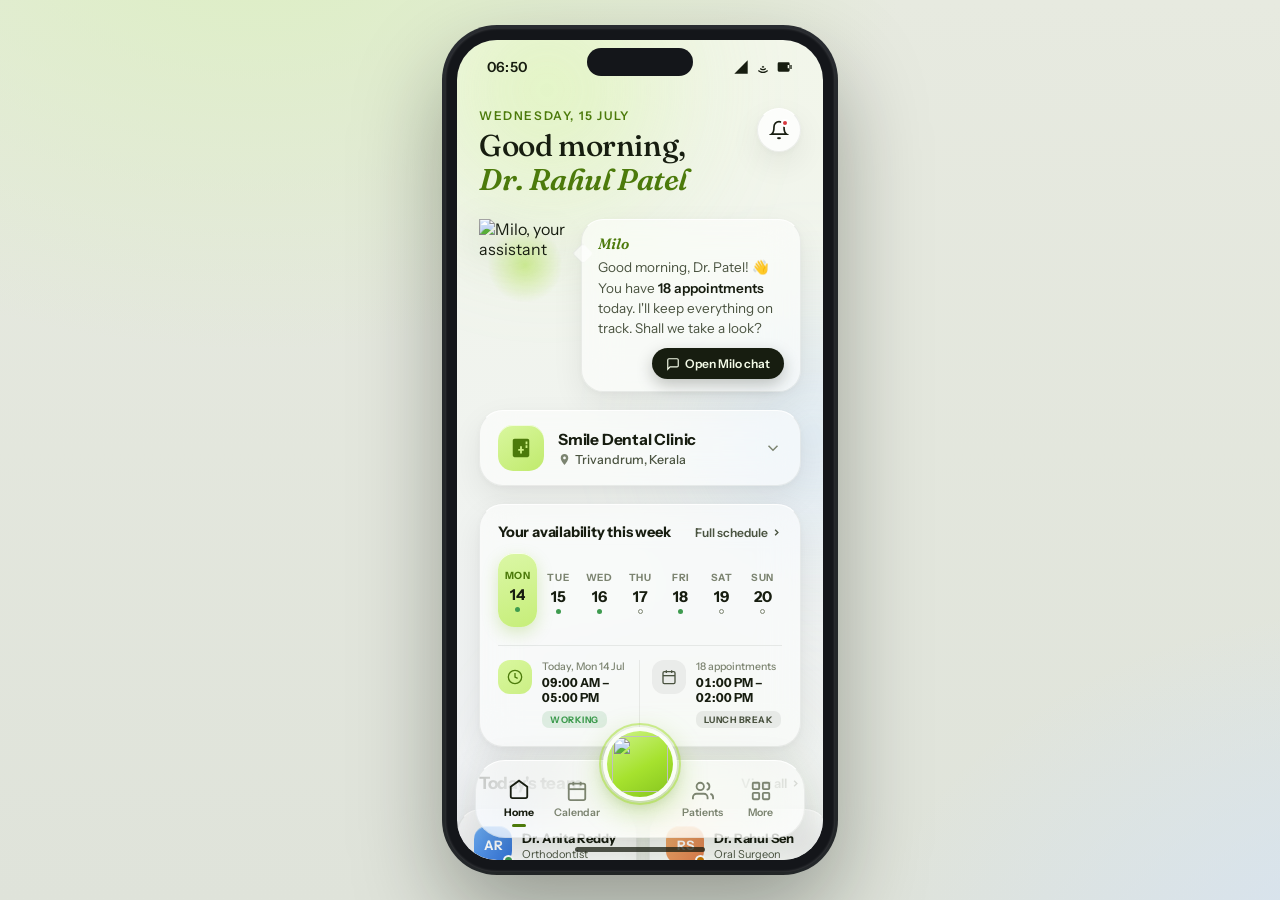
==== index.html @ 4596f9ad "Add files via upload" ====
<!DOCTYPE html>
<html lang="en">
<head>
  <meta charset="UTF-8">
  <meta name="viewport" content="width=device-width, initial-scale=1.0, viewport-fit=cover">
  <meta name="theme-color" content="#EDF3E2">
  <title>CarePilot — Clinic Copilot</title>
  <link rel="preconnect" href="https://fonts.googleapis.com">
  <link rel="preconnect" href="https://fonts.gstatic.com" crossorigin>
  <link rel="stylesheet" href="index.css">
</head>
<body>

  <!-- Device frame (desktop preview only — hidden on real mobile) -->
  <div class="device-mockup">
    <div class="device-notch" aria-hidden="true"></div>
    <div class="device-screen">

      <!-- Aurora ambient background -->
      <div class="aurora" aria-hidden="true">
        <span class="aurora-blob blob-a"></span>
        <span class="aurora-blob blob-b"></span>
        <span class="aurora-blob blob-c"></span>
      </div>

      <!-- Status bar -->
      <div class="status-bar" aria-hidden="true">
        <span class="status-time" id="current-time">09:41</span>
        <div class="status-icons">
          <svg viewBox="0 0 24 24" class="status-icon"><path d="M2 22h20V2z" fill="currentColor"/></svg>
          <svg viewBox="0 0 24 24" class="status-icon"><path d="M12 21c-2.97 0-5.67-1.2-7.62-3.12l1.41-1.41C7.4 18.09 9.6 19 12 19s4.6-.91 6.21-2.53l1.41 1.41C17.67 19.8 14.97 21 12 21zm0-4c-1.9 0-3.61-.77-4.85-2l1.41-1.41C9.43 14.47 10.66 15 12 15s2.57-.53 3.44-1.41l1.41 1.41C15.61 16.23 13.9 17 12 17zm0-4c-.81 0-1.54-.33-2.07-.86l2.07-2.07 2.07 2.07c-.53.53-1.26.86-2.07.86z" fill="currentColor"/></svg>
          <svg viewBox="0 0 24 24" class="status-icon"><path d="M17 5H3a2 2 0 0 0-2 2v10a2 2 0 0 0 2 2h14a2 2 0 0 0 2-2V7a2 2 0 0 0-2-2zm1 9h-2V9h2v5zm4-5v6h-2V9h2z" fill="currentColor"/></svg>
        </div>
      </div>

      <!-- Main scrolling canvas -->
      <main class="canvas-area" id="canvas-area">

        <!-- ============ HOME ============ -->
        <section class="screen-view active" id="home-screen" aria-label="Home">
          <header class="screen-header">
            <div class="stagger" style="--i:0">
              <p class="header-eyebrow">Wednesday, 15 July</p>
              <h1 class="header-display">Good morning,<br><em>Dr. Rahul Patel</em></h1>
            </div>
            <button class="icon-btn glass stagger" style="--i:1" aria-label="Notifications">
              <svg viewBox="0 0 24 24"><path d="M18 8A6 6 0 0 0 6 8c0 7-3 9-3 9h18s-3-2-3-9M13.73 21a2 2 0 0 1-3.46 0"/></svg>
              <span class="notif-dot" aria-hidden="true"></span>
            </button>
          </header>

          <!-- Milo greeting -->
          <div class="milo-greeting-card stagger" style="--i:2">
            <div class="milo-greeting-avatar-container">
              <span class="milo-halo" aria-hidden="true"></span>
              <img src="assets/milo/milo_happy.png" alt="Milo, your assistant" class="milo-greeting-avatar">
            </div>
            <div class="milo-speech-bubble glass-card">
              <h4 class="milo-bubble-title">Milo</h4>
              <p class="milo-bubble-text">
                Good morning, Dr. Patel! 👋 You have <strong>18 appointments</strong> today. I'll keep everything on track. Shall we take a look?
              </p>
              <button class="open-milo-chat-btn" id="open-milo-chat-link">
                <svg viewBox="0 0 24 24" width="14" height="14" fill="none" stroke="currentColor" stroke-width="2">
                  <path d="M21 15a2 2 0 0 1-2 2H7l-4 4V5a2 2 0 0 1 2-2h14a2 2 0 0 1 2 2z"/>
                </svg>
                <span>Open Milo chat</span>
              </button>
            </div>
          </div>

          <!-- Clinic selector -->
          <button class="clinic-selector-card glass-card stagger" style="--i:3">
            <div class="clinic-icon-container">
              <svg viewBox="0 0 24 24" class="clinic-svg-icon">
                <path d="M19 2H5c-1.1 0-2 .9-2 2v16c0 1.1.9 2 2 2h14c1.1 0 2-.9 2-2V4c0-1.1-.9-2-2-2zm-6 16h-2v-3H9v-2h2v-3h2v3h2v2h-2v3zm6-6h-2V9h2v3zm0-4h-2V5h2v3z" fill="currentColor"/>
              </svg>
            </div>
            <div class="clinic-details-container">
              <div class="clinic-title-row">
                <span class="clinic-name">Smile Dental Clinic</span>
              </div>
              <div class="clinic-location-row">
                <svg viewBox="0 0 24 24" class="location-pin-icon">
                  <path d="M12 2C8.13 2 5 5.13 5 9c0 5.25 7 13 7 13s7-7.75 7-13c0-3.87-3.13-7-7-7zm0 9.5c-1.38 0-2.5-1.12-2.5-2.5s1.12-2.5 2.5-2.5 2.5 1.12 2.5 2.5-1.12 2.5-2.5 2.5z" fill="currentColor"/>
                </svg>
                <span class="clinic-location">Trivandrum, Kerala</span>
              </div>
            </div>
            <svg viewBox="0 0 24 24" class="chevron-down-icon"><polyline points="6 9 12 15 18 9"/></svg>
          </button>

          <!-- Weekly availability -->
          <div class="availability-card glass-card stagger" style="--i:4">
            <div class="card-header-row">
              <span class="card-header-title">Your availability this week</span>
              <button class="card-header-link">Full schedule
                <svg viewBox="0 0 24 24" class="inline-chevron"><polyline points="9 18 15 12 9 6"/></svg>
              </button>
            </div>

            <div class="availability-days-row" role="listbox" aria-label="Days of the week">
              <button class="day-pill active" aria-pressed="true"><span class="day-name">Mon</span><span class="day-num">14</span><span class="day-dot active"></span></button>
              <button class="day-pill" aria-pressed="false"><span class="day-name">Tue</span><span class="day-num">15</span><span class="day-dot active"></span></button>
              <button class="day-pill" aria-pressed="false"><span class="day-name">Wed</span><span class="day-num">16</span><span class="day-dot active"></span></button>
              <button class="day-pill" aria-pressed="false"><span class="day-name">Thu</span><span class="day-num">17</span><span class="day-dot inactive"></span></button>
              <button class="day-pill" aria-pressed="false"><span class="day-name">Fri</span><span class="day-num">18</span><span class="day-dot active"></span></button>
              <button class="day-pill" aria-pressed="false"><span class="day-name">Sat</span><span class="day-num">19</span><span class="day-dot inactive"></span></button>
              <button class="day-pill" aria-pressed="false"><span class="day-name">Sun</span><span class="day-num">20</span><span class="day-dot inactive"></span></button>
            </div>

            <div class="availability-summary-row">
              <div class="availability-summary-col">
                <div class="summary-icon-container">
                  <svg viewBox="0 0 24 24" class="summary-svg-icon"><circle cx="12" cy="12" r="10"/><polyline points="12 6 12 12 16 14"/></svg>
                </div>
                <div class="summary-text-container">
                  <span class="summary-subtext">Today, Mon 14 Jul</span>
                  <span class="summary-value">09:00 AM – 05:00 PM</span>
                  <span class="summary-badge badge-working">Working</span>
                </div>
              </div>
              <div class="availability-summary-col">
                <div class="summary-icon-container grey-bg">
                  <svg viewBox="0 0 24 24" class="summary-svg-icon"><rect x="3" y="4" width="18" height="18" rx="2" ry="2"/><line x1="16" y1="2" x2="16" y2="6"/><line x1="8" y1="2" x2="8" y2="6"/><line x1="3" y1="10" x2="21" y2="10"/></svg>
                </div>
                <div class="summary-text-container">
                  <span class="summary-subtext">18 appointments</span>
                  <span class="summary-value">01:00 PM – 02:00 PM</span>
                  <span class="summary-badge badge-lunch">Lunch break</span>
                </div>
              </div>
            </div>
          </div>

          <!-- Today's team -->
          <div class="section-header-row stagger" style="--i:5">
            <h3 class="section-title">Today's team</h3>
            <button class="section-link">View all <svg viewBox="0 0 24 24" class="inline-chevron"><polyline points="9 18 15 12 9 6"/></svg></button>
          </div>

          <div class="team-cards-row stagger" style="--i:6">
            <article class="team-profile-card glass-card">
              <div class="team-profile-top">
                <div class="team-avatar-container">
                  <div class="team-avatar bg-reddy">AR</div>
                  <span class="team-status-dot active" aria-hidden="true"></span>
                </div>
                <div class="team-name-specialty">
                  <h4 class="team-doctor-name">Dr. Anita Reddy</h4>
                  <span class="team-doctor-specialty">Orthodontist</span>
                </div>
              </div>
              <div class="team-hours-row">
                <svg viewBox="0 0 24 24" class="small-clock-icon"><circle cx="12" cy="12" r="10"/><polyline points="12 6 12 12 15 15"/></svg>
                <span>10:00 AM – 05:00 PM</span>
              </div>
              <div class="team-status-badge badge-available">Available</div>
            </article>

            <article class="team-profile-card glass-card">
              <div class="team-profile-top">
                <div class="team-avatar-container">
                  <div class="team-avatar bg-sen">RS</div>
                  <span class="team-status-dot busy" aria-hidden="true"></span>
                </div>
                <div class="team-name-specialty">
                  <h4 class="team-doctor-name">Dr. Rahul Sen</h4>
                  <span class="team-doctor-specialty">Oral Surgeon</span>
                </div>
              </div>
              <div class="team-hours-row">
                <svg viewBox="0 0 24 24" class="small-clock-icon"><circle cx="12" cy="12" r="10"/><polyline points="12 6 12 12 15 15"/></svg>
                <span>12:00 PM – 08:00 PM</span>
              </div>
              <div class="team-status-badge badge-busy">Busy</div>
            </article>

            <article class="team-profile-card glass-card">
              <div class="team-profile-top">
                <div class="team-avatar-container">
                  <div class="team-avatar bg-philip">SP</div>
                  <span class="team-status-dot off" aria-hidden="true"></span>
                </div>
                <div class="team-name-specialty">
                  <h4 class="team-doctor-name">Dr. Sarah Philip</h4>
                  <span class="team-doctor-specialty">Pediatric Dentist</span>
                </div>
              </div>
              <div class="team-hours-row">
                <svg viewBox="0 0 24 24" class="small-clock-icon"><circle cx="12" cy="12" r="10"/><polyline points="12 6 12 12 15 15"/></svg>
                <span>09:00 AM – 02:00 PM</span>
              </div>
              <div class="team-status-badge badge-off">Off today</div>
            </article>
          </div>

          <!-- Today at a glance -->
          <div class="section-header-row stagger" style="--i:7">
            <h3 class="section-title">Today at a glance</h3>
            <button class="section-link">View all <svg viewBox="0 0 24 24" class="inline-chevron"><polyline points="9 18 15 12 9 6"/></svg></button>
          </div>

          <div class="glance-metrics-card glass-card stagger" style="--i:8">
            <div class="glance-metrics-col">
              <div class="glance-icon-container text-green">
                <svg viewBox="0 0 24 24" class="glance-svg-icon"><rect x="3" y="4" width="18" height="18" rx="2" ry="2"/><line x1="16" y1="2" x2="16" y2="6"/><line x1="8" y1="2" x2="8" y2="6"/><line x1="3" y1="10" x2="21" y2="10"/></svg>
              </div>
              <span class="glance-value">18</span>
              <span class="glance-label">Appointments</span>
              <span class="glance-caption">Today</span>
            </div>
            <div class="glance-metrics-col">
              <div class="glance-icon-container text-blue">
                <svg viewBox="0 0 24 24" class="glance-svg-icon"><path d="M17 21v-2a4 4 0 0 0-4-4H5a4 4 0 0 0-4 4v2"/><circle cx="9" cy="7" r="4"/><path d="M23 21v-2a4 4 0 0 0-3-3.87"/><path d="M16 3.13a4 4 0 0 1 0 7.75"/></svg>
              </div>
              <span class="glance-value">14</span>
              <span class="glance-label">Confirmed</span>
              <span class="glance-caption">78%</span>
            </div>
            <div class="glance-metrics-col">
              <div class="glance-icon-container text-orange">
                <svg viewBox="0 0 24 24" class="glance-svg-icon"><circle cx="12" cy="12" r="10"/><polyline points="12 6 12 12 16 14"/></svg>
              </div>
              <span class="glance-value">1h 20m</span>
              <span class="glance-label">Wait time</span>
              <span class="glance-caption">So far</span>
            </div>
            <div class="glance-metrics-col">
              <div class="glance-icon-container text-teal">
                <svg viewBox="0 0 24 24" class="glance-svg-icon"><path d="M22 11.08V12a10 10 0 1 1-5.93-9.14"/><polyline points="22 4 12 14.01 9 11.01"/></svg>
              </div>
              <span class="glance-value">96%</span>
              <span class="glance-label">On-time</span>
              <span class="glance-caption">Schedule</span>
            </div>
          </div>

          <!-- Milo suggests -->
          <div class="section-header-row stagger" style="--i:9">
            <h3 class="section-title">Milo suggests</h3>
            <button class="section-link">View all <svg viewBox="0 0 24 24" class="inline-chevron"><polyline points="9 18 15 12 9 6"/></svg></button>
          </div>

          <div class="milo-suggests-list stagger" style="--i:10">
            <button class="milo-suggests-row glass-card">
              <div class="suggest-icon-container bg-light-orange text-orange">
                <svg viewBox="0 0 24 24" class="suggest-svg-icon"><path d="M17 21v-2a4 4 0 0 0-4-4H5a4 4 0 0 0-4 4v2"/><circle cx="9" cy="7" r="4"/><path d="M12 9v2m0 4h.01"/></svg>
              </div>
              <div class="suggest-text-container">
                <span class="suggest-title">2 patients may arrive late</span>
                <span class="suggest-subtext">Review the list</span>
              </div>
              <svg viewBox="0 0 24 24" class="suggest-chevron"><polyline points="9 18 15 12 9 6"/></svg>
            </button>

            <button class="milo-suggests-row glass-card">
              <div class="suggest-icon-container bg-light-green text-green">
                <svg viewBox="0 0 24 24" class="suggest-svg-icon"><path d="M21 15a2 2 0 0 1-2 2H7l-4 4V5a2 2 0 0 1 2-2h14a2 2 0 0 1 2 2z"/></svg>
              </div>
              <div class="suggest-text-container">
                <span class="suggest-title">Follow up with Sarah</span>
                <span class="suggest-subtext">You have a pending follow-up</span>
              </div>
              <svg viewBox="0 0 24 24" class="suggest-chevron"><polyline points="9 18 15 12 9 6"/></svg>
            </button>

            <button class="milo-suggests-row glass-card">
              <div class="suggest-icon-container bg-light-blue text-blue">
                <svg viewBox="0 0 24 24" class="suggest-svg-icon"><rect x="3" y="4" width="18" height="18" rx="2" ry="2"/><line x1="12" y1="11" x2="12" y2="17"/><line x1="9" y1="14" x2="15" y2="14"/></svg>
              </div>
              <div class="suggest-text-container">
                <span class="suggest-title">30-minute gap after lunch</span>
                <span class="suggest-subtext">Open this slot to waitlist?</span>
              </div>
              <svg viewBox="0 0 24 24" class="suggest-chevron"><polyline points="9 18 15 12 9 6"/></svg>
            </button>
          </div>
        </section>

        <!-- ============ CALENDAR ============ -->
        <section class="screen-view" id="calendar-screen" aria-label="Calendar">
          <header class="screen-header">
            <div class="stagger" style="--i:0">
              <p class="header-eyebrow">Calendar</p>
              <h1 class="header-display">Dr. Patel's<br><em>schedule</em></h1>
            </div>
          </header>

          <div class="calendar-strip stagger" style="--i:1" role="listbox" aria-label="Select day">
            <button class="calendar-day"><span class="day-label">Mon</span><span class="day-number">13</span></button>
            <button class="calendar-day"><span class="day-label">Tue</span><span class="day-number">14</span></button>
            <button class="calendar-day active" aria-pressed="true"><span class="day-label">Wed</span><span class="day-number">15</span></button>
            <button class="calendar-day"><span class="day-label">Thu</span><span class="day-number">16</span></button>
            <button class="calendar-day"><span class="day-label">Fri</span><span class="day-number">17</span></button>
          </div>

          <h3 class="section-title timeline-heading stagger" style="--i:2">Timeline</h3>

          <div class="timeline-container stagger" style="--i:3">
            <div class="timeline-item">
              <div class="timeline-time">09:00<span>AM</span></div>
              <button class="timeline-content glass-card urgent">
                <h4 class="timeline-title">John Doe</h4>
                <p class="timeline-subtitle">Cardio Consultation</p>
              </button>
            </div>
            <div class="timeline-item">
              <div class="timeline-time">10:30<span>AM</span></div>
              <button class="timeline-content glass-card">
                <h4 class="timeline-title">Sarah Smith</h4>
                <p class="timeline-subtitle">Routine Health Check</p>
              </button>
            </div>
            <div class="timeline-item">
              <div class="timeline-time">12:00<span>PM</span></div>
              <div class="timeline-content break">
                <h4 class="timeline-title">Lunch Break</h4>
                <p class="timeline-subtitle">Clinic Blocked</p>
              </div>
            </div>
            <div class="timeline-item">
              <div class="timeline-time">01:30<span>PM</span></div>
              <button class="timeline-content glass-card">
                <h4 class="timeline-title">Robert Johnson</h4>
                <p class="timeline-subtitle">Follow-up: Meds Review</p>
              </button>
            </div>
            <div class="timeline-item">
              <div class="timeline-time">03:00<span>PM</span></div>
              <button class="timeline-content glass-card">
                <h4 class="timeline-title">Emily Davis</h4>
                <p class="timeline-subtitle">Physical Therapy Review</p>
              </button>
            </div>
          </div>
        </section>

        <!-- ============ MILO CHAT ============ -->
        <section class="screen-view" id="milo-screen" aria-label="Milo assistant chat">
          <div class="milo-chat-header glass-card stagger" style="--i:0">
            <div class="milo-profile-pic">
              <img id="milo-main-avatar" src="assets/milo/milo_happy.png" alt="Milo">
              <span class="milo-status-dot" aria-hidden="true"></span>
            </div>
            <div class="milo-chat-title">
              <h3>Milo Assistant</h3>
              <p><span class="live-dot" aria-hidden="true"></span>Active · AI health buddy</p>
            </div>
          </div>

          <div class="emotion-bar stagger" style="--i:1" role="tablist" aria-label="Milo mood">
            <button class="emotion-tag active" data-state="happy">Happy</button>
            <button class="emotion-tag" data-state="thinking">Thinking</button>
            <button class="emotion-tag" data-state="thumbsup">Success</button>
            <button class="emotion-tag" data-state="caring">Caring</button>
            <button class="emotion-tag" data-state="alert">Alert</button>
            <button class="emotion-tag" data-state="reviewing">Reviewing</button>
          </div>

          <div class="chat-messages-container stagger" style="--i:2" id="chat-messages" aria-live="polite">
            <div class="chat-bubble-row milo-bubble">
              <img src="assets/milo/milo_happy.png" alt="Milo" class="chat-avatar" id="milo-chat-icon">
              <div class="chat-bubble-content">
                <p>Hello Dr. Patel! I've been monitoring patient records and laboratory feeds. I found 1 urgent lab result for <strong>John Doe</strong> and prepared a draft follow-up plan. How can I help you today?</p>
                <span class="chat-time">Just now</span>
              </div>
            </div>
          </div>

          <div class="quick-replies-container stagger" style="--i:3">
            <button class="quick-reply-chip" id="chip-sum">Summarize John Doe</button>
            <button class="quick-reply-chip" id="chip-draft">Draft clinical notes</button>
            <button class="quick-reply-chip" id="chip-schedule">Show upcoming schedule</button>
          </div>

          <div class="chat-input-bar glass-card stagger" style="--i:4">
            <input type="text" placeholder="Ask Milo anything…" class="chat-input-field" id="chat-input" aria-label="Message Milo">
            <button class="chat-send-btn" id="chat-send" aria-label="Send message">
              <svg viewBox="0 0 24 24"><line x1="22" y1="2" x2="11" y2="13"/><polygon points="22 2 15 22 11 13 2 9 22 2"/></svg>
            </button>
          </div>
        </section>

        <!-- ============ PATIENTS ============ -->
        <section class="screen-view" id="patients-screen" aria-label="Patients">
          <header class="screen-header">
            <div class="stagger" style="--i:0">
              <p class="header-eyebrow">Patients</p>
              <h1 class="header-display">My case<br><em>practice</em></h1>
            </div>
            <button class="icon-btn primary-bg stagger" style="--i:1" aria-label="Add patient">
              <svg viewBox="0 0 24 24"><line x1="12" y1="5" x2="12" y2="19"/><line x1="5" y1="12" x2="19" y2="12"/></svg>
            </button>
          </header>

          <div class="search-container stagger" style="--i:2">
            <svg class="search-icon" viewBox="0 0 24 24"><circle cx="11" cy="11" r="8"/><line x1="21" y1="21" x2="16.65" y2="16.65"/></svg>
            <input type="text" placeholder="Search by name, DOB, ID…" class="search-input" aria-label="Search patients">
          </div>

          <div class="filter-strip stagger" style="--i:3" role="tablist" aria-label="Filter patients">
            <button class="filter-pill active">All patients</button>
            <button class="filter-pill">Active</button>
            <button class="filter-pill">Critical</button>
            <button class="filter-pill">Archived</button>
          </div>

          <div class="patient-list stagger" style="--i:4">
            <button class="patient-list-card glass-card">
              <div class="avatar-gradient">JD</div>
              <div class="patient-list-info">
                <h4>John Doe</h4>
                <p>Male, 45 yrs · ID #9842</p>
                <span class="badge badge-urgent">Lab alert</span>
              </div>
              <svg class="chevron-icon" viewBox="0 0 24 24"><polyline points="9 18 15 12 9 6"/></svg>
            </button>

            <button class="patient-list-card glass-card">
              <div class="avatar-gradient secondary">SS</div>
              <div class="patient-list-info">
                <h4>Sarah Smith</h4>
                <p>Female, 32 yrs · ID #8831</p>
                <span class="badge badge-success">Recovered</span>
              </div>
              <svg class="chevron-icon" viewBox="0 0 24 24"><polyline points="9 18 15 12 9 6"/></svg>
            </button>

            <button class="patient-list-card glass-card">
              <div class="avatar-gradient tertiary">RJ</div>
              <div class="patient-list-info">
                <h4>Robert Johnson</h4>
                <p>Male, 61 yrs · ID #7729</p>
                <span class="badge badge-neutral">Stable</span>
              </div>
              <svg class="chevron-icon" viewBox="0 0 24 24"><polyline points="9 18 15 12 9 6"/></svg>
            </button>

            <button class="patient-list-card glass-card">
              <div class="avatar-gradient info">ED</div>
              <div class="patient-list-info">
                <h4>Emily Davis</h4>
                <p>Female, 28 yrs · ID #6214</p>
                <span class="badge badge-neutral">Stable</span>
              </div>
              <svg class="chevron-icon" viewBox="0 0 24 24"><polyline points="9 18 15 12 9 6"/></svg>
            </button>
          </div>
        </section>

        <!-- ============ MORE ============ -->
        <section class="screen-view" id="more-screen" aria-label="Menu">
          <header class="screen-header">
            <div class="stagger" style="--i:0">
              <p class="header-eyebrow">CarePilot menu</p>
              <h1 class="header-display">Clinic<br><em>settings</em></h1>
            </div>
          </header>

          <div class="doctor-profile-card glass-card stagger" style="--i:1">
            <div class="doctor-profile-main">
              <div class="avatar-gradient large">RP</div>
              <div class="doctor-details">
                <h4>Dr. Rahul Patel, MD</h4>
                <p>Clinic Director &amp; Dentist</p>
                <span class="badge badge-success">Verified practice</span>
              </div>
            </div>
          </div>

          <div class="menu-list stagger" style="--i:2">
            <div class="menu-item-section">Practice &amp; settings</div>

            <button class="menu-item glass-card">
              <div class="menu-item-left">
                <span class="menu-icon-wrap"><svg viewBox="0 0 24 24" class="menu-icon"><circle cx="12" cy="12" r="3"/><path d="M19.4 15a1.65 1.65 0 0 0 .33 1.82l.06.06a2 2 0 1 1-2.83 2.83l-.06-.06a1.65 1.65 0 0 0-1.82-.33 1.65 1.65 0 0 0-1 1.51V21a2 2 0 0 1-4 0v-.09A1.65 1.65 0 0 0 9 19.4a1.65 1.65 0 0 0-1.82.33l-.06.06a2 2 0 1 1-2.83-2.83l.06-.06a1.65 1.65 0 0 0 .33-1.82 1.65 1.65 0 0 0-1.51-1H3a2 2 0 0 1 0-4h.09A1.65 1.65 0 0 0 4.6 9a1.65 1.65 0 0 0-.33-1.82l-.06-.06a2 2 0 1 1 2.83-2.83l.06.06a1.65 1.65 0 0 0 1.82.33H9a1.65 1.65 0 0 0 1-1.51V3a2 2 0 0 1 4 0v.09a1.65 1.65 0 0 0 1 1.51 1.65 1.65 0 0 0 1.82-.33l.06-.06a2 2 0 1 1 2.83 2.83l-.06.06a1.65 1.65 0 0 0-.33 1.82V9a1.65 1.65 0 0 0 1.51 1H21a2 2 0 0 1 0 4h-.09a1.65 1.65 0 0 0-1.51 1z"/></svg></span>
                <span>Settings</span>
              </div>
              <svg class="chevron-icon" viewBox="0 0 24 24"><polyline points="9 18 15 12 9 6"/></svg>
            </button>

            <button class="menu-item glass-card">
              <div class="menu-item-left">
                <span class="menu-icon-wrap"><svg viewBox="0 0 24 24" class="menu-icon"><path d="M20 21v-2a4 4 0 0 0-4-4H8a4 4 0 0 0-4 4v2"/><circle cx="12" cy="7" r="4"/></svg></span>
                <span>Manage clinic staff</span>
              </div>
              <svg class="chevron-icon" viewBox="0 0 24 24"><polyline points="9 18 15 12 9 6"/></svg>
            </button>

            <div class="menu-item-section">Support &amp; app</div>

            <button class="menu-item glass-card">
              <div class="menu-item-left">
                <span class="menu-icon-wrap"><svg viewBox="0 0 24 24" class="menu-icon"><path d="M21 15a2 2 0 0 1-2 2H7l-4 4V5a2 2 0 0 1 2-2h14a2 2 0 0 1 2 2z"/></svg></span>
                <span>Contact support</span>
              </div>
              <svg class="chevron-icon" viewBox="0 0 24 24"><polyline points="9 18 15 12 9 6"/></svg>
            </button>

            <button class="menu-item glass-card">
              <div class="menu-item-left">
                <span class="menu-icon-wrap"><svg viewBox="0 0 24 24" class="menu-icon"><path d="M4 12v8a2 2 0 0 0 2 2h12a2 2 0 0 0 2-2v-8"/><polyline points="16 6 12 2 8 6"/><line x1="12" y1="2" x2="12" y2="15"/></svg></span>
                <span>Share app</span>
              </div>
              <svg class="chevron-icon" viewBox="0 0 24 24"><polyline points="9 18 15 12 9 6"/></svg>
            </button>

            <button class="menu-item glass-card">
              <div class="menu-item-left">
                <span class="menu-icon-wrap"><svg viewBox="0 0 24 24" class="menu-icon"><path d="M12 22s8-4 8-10V5l-8-3-8 3v7c0 6 8 10 8 10z"/></svg></span>
                <span>Privacy &amp; terms</span>
              </div>
              <svg class="chevron-icon" viewBox="0 0 24 24"><polyline points="9 18 15 12 9 6"/></svg>
            </button>

            <button class="menu-item glass-card logout">
              <div class="menu-item-left">
                <span class="menu-icon-wrap"><svg viewBox="0 0 24 24" class="menu-icon"><path d="M9 21H5a2 2 0 0 1-2-2V5a2 2 0 0 1 2-2h4"/><polyline points="16 17 21 12 16 7"/><line x1="21" y1="12" x2="9" y2="12"/></svg></span>
                <span>Log out</span>
              </div>
            </button>
          </div>
        </section>

      </main>

      <!-- Floating frosted bottom nav -->
      <nav class="bottom-nav" aria-label="Primary">
        <button class="nav-item active" data-view="home" aria-label="Home">
          <svg viewBox="0 0 24 24"><path d="M3 9.5L12 3l9 6.5V20a2 2 0 0 1-2 2H5a2 2 0 0 1-2-2V9.5z"/></svg>
          <span class="nav-label">Home</span>
        </button>

        <button class="nav-item" data-view="calendar" aria-label="Calendar">
          <svg viewBox="0 0 24 24"><rect x="3" y="4" width="18" height="18" rx="2" ry="2"/><line x1="16" y1="2" x2="16" y2="6"/><line x1="8" y1="2" x2="8" y2="6"/><line x1="3" y1="10" x2="21" y2="10"/></svg>
          <span class="nav-label">Calendar</span>
        </button>

        <div class="nav-spacer" aria-hidden="true"></div>

        <button class="nav-item" data-view="patients" aria-label="Patients">
          <svg viewBox="0 0 24 24"><path d="M17 21v-2a4 4 0 0 0-4-4H5a4 4 0 0 0-4 4v2"/><circle cx="9" cy="7" r="4"/><path d="M23 21v-2a4 4 0 0 0-3-3.87"/><path d="M16 3.13a4 4 0 0 1 0 7.75"/></svg>
          <span class="nav-label">Patients</span>
        </button>

        <button class="nav-item" data-view="more" aria-label="More">
          <svg viewBox="0 0 24 24"><rect x="3" y="3" width="7" height="7" rx="1"/><rect x="14" y="3" width="7" height="7" rx="1"/><rect x="14" y="14" width="7" height="7" rx="1"/><rect x="3" y="14" width="7" height="7" rx="1"/></svg>
          <span class="nav-label">More</span>
        </button>

        <button class="milo-btn" id="milo-btn" data-view="milo" aria-label="Open Milo assistant">
          <span class="milo-ring" aria-hidden="true"></span>
          <span class="milo-btn-inner">
            <img src="assets/milo/milo_happy.png" alt="" class="milo-img" id="milo-nav-image">
          </span>
        </button>
      </nav>

      <div class="home-indicator" aria-hidden="true"></div>

    </div>
  </div>

  <script src="app.js"></script>
</body>
</html>
---- index.css ----
/* ============================================================
   CarePilot — "Aurora Glass" design system
   Glassmorphism over a living light-field, anchored by an
   accessible care-green. Display: Fraunces (warm, human).
   Body/UI: Instrument Sans (crisp, geometric-humanist).
   ============================================================ */

@import url('https://fonts.googleapis.com/css2?family=Fraunces:ital,opsz,wght@0,9..144,500;0,9..144,600;1,9..144,500;1,9..144,600&family=Instrument+Sans:ital,wght@0,400;0,500;0,600;0,700;1,400&display=swap');

/* ---------- Design tokens ---------- */
:root {
  color-scheme: light;

  /* Brand */
  --care-green: #A6E22E;          /* action surfaces (with ink text) */
  --care-green-soft: #D9F79F;     /* tints */
  --care-green-deep: #4C7A0B;     /* accessible green text on light */
  --ink: #171D10;                 /* near-black with a green undertone */
  --ink-2: #4A5340;
  --ink-3: #7C8471;

  /* Aurora field */
  --field-top: #F2F6EA;
  --field-bottom: #EEF0F4;

  /* Glass */
  --glass-bg: rgba(255, 255, 255, 0.58);
  --glass-bg-strong: rgba(255, 255, 255, 0.78);
  --glass-border: rgba(255, 255, 255, 0.85);
  --glass-border-btm: rgba(23, 29, 16, 0.07);
  --glass-blur: 18px;

  /* Semantic */
  --success: #3E9B4F;
  --warning: #C77800;
  --error: #D6383E;
  --info: #2E6FD8;

  /* Elevation */
  --shadow-1: 0 2px 8px rgba(23, 29, 16, 0.04), 0 12px 32px rgba(23, 29, 16, 0.07);
  --shadow-2: 0 4px 16px rgba(23, 29, 16, 0.06), 0 20px 48px rgba(23, 29, 16, 0.10);
  --shadow-milo: 0 10px 30px rgba(122, 186, 28, 0.40);

  /* Shape */
  --radius-cards: 24px;
  --radius-buttons: 16px;
  --radius-inputs: 18px;
  --radius-nav: 30px;

  /* Motion */
  --ease-spring: cubic-bezier(0.34, 1.4, 0.44, 1);
  --ease-out: cubic-bezier(0.22, 1, 0.36, 1);
  --motion-fast: 180ms var(--ease-out);
  --motion-normal: 360ms var(--ease-out);

  /* Type */
  --font-display: 'Fraunces', Georgia, serif;
  --font-body: 'Instrument Sans', -apple-system, BlinkMacSystemFont, 'Segoe UI', sans-serif;
}

/* ---------- Reset ---------- */
* {
  box-sizing: border-box;
  margin: 0;
  padding: 0;
  -webkit-tap-highlight-color: transparent;
}

button {
  font: inherit;
  color: inherit;
  background: none;
  border: none;
  cursor: pointer;
  text-align: left;
}

/* Visible, branded focus ring for keyboard users */
:focus-visible {
  outline: 2.5px solid var(--care-green-deep);
  outline-offset: 2px;
  border-radius: 8px;
}

body {
  font-family: var(--font-body);
  color: var(--ink);
  background:
    radial-gradient(1200px 800px at 20% -10%, #DCEFC2 0%, transparent 55%),
    radial-gradient(1000px 700px at 110% 110%, #D5E3F5 0%, transparent 55%),
    linear-gradient(180deg, #E7EAE0, #DFE3DA);
  display: flex;
  justify-content: center;
  align-items: center;
  min-height: 100vh;
  min-height: 100dvh;
  overflow: hidden;
}

/* ---------- Device frame (desktop preview) ---------- */
.device-mockup {
  position: relative;
  width: 390px;
  height: 844px;
  background: #14161A;
  border-radius: 52px;
  padding: 12px;
  box-shadow:
    0 40px 90px rgba(10, 14, 6, 0.35),
    0 0 0 3px #2B2E33,
    inset 0 0 3px rgba(255,255,255,0.25);
  display: flex;
  flex-direction: column;
  flex-shrink: 0;
}

.device-notch {
  position: absolute;
  top: 20px;
  left: 50%;
  transform: translateX(-50%);
  width: 106px;
  height: 28px;
  background: #14161A;
  border-radius: 20px;
  z-index: 100;
}

.device-screen {
  position: relative;
  width: 100%;
  height: 100%;
  background: linear-gradient(180deg, var(--field-top), var(--field-bottom));
  border-radius: 40px;
  overflow: hidden;
  display: flex;
  flex-direction: column;
  isolation: isolate;
}

/* ---------- Aurora ambient background (signature) ---------- */
.aurora {
  position: absolute;
  inset: 0;
  z-index: 0;
  overflow: hidden;
  pointer-events: none;
}

.aurora-blob {
  position: absolute;
  border-radius: 50%;
  filter: blur(60px);
  opacity: 0.55;
  will-change: transform;
}

.blob-a {
  width: 340px; height: 340px;
  top: -120px; left: -80px;
  background: radial-gradient(circle, #C8F281 0%, rgba(200,242,129,0) 70%);
  animation: drift-a 26s ease-in-out infinite alternate;
}

.blob-b {
  width: 300px; height: 300px;
  top: 30%; right: -140px;
  background: radial-gradient(circle, #BFD9FA 0%, rgba(191,217,250,0) 70%);
  animation: drift-b 32s ease-in-out infinite alternate;
}

.blob-c {
  width: 380px; height: 380px;
  bottom: -160px; left: 10%;
  background: radial-gradient(circle, #E9F5CF 0%, rgba(233,245,207,0) 70%);
  animation: drift-c 38s ease-in-out infinite alternate;
}

@keyframes drift-a { to { transform: translate(60px, 50px) scale(1.15); } }
@keyframes drift-b { to { transform: translate(-70px, -40px) scale(1.1); } }
@keyframes drift-c { to { transform: translate(50px, -60px); } }

/* ---------- Status bar ---------- */
.status-bar {
  height: 48px;
  padding: 6px 30px 0;
  display: flex;
  justify-content: space-between;
  align-items: center;
  color: var(--ink);
  font-size: 14px;
  font-weight: 600;
  letter-spacing: 0.2px;
  z-index: 90;
  user-select: none;
}

.status-icons { display: flex; gap: 6px; align-items: center; }
.status-icon { width: 16px; height: 16px; color: var(--ink); }

/* ---------- Canvas ---------- */
.canvas-area {
  flex: 1;
  overflow-y: auto;
  overflow-x: hidden;
  padding: 6px 22px 132px;
  position: relative;
  z-index: 1;
  scrollbar-width: none;
  -ms-overflow-style: none;
  overscroll-behavior: contain;
  -webkit-overflow-scrolling: touch;
}

.canvas-area::-webkit-scrollbar { display: none; }

/* ---------- View switching + staggered entrance ---------- */
.screen-view { display: none; }

.screen-view.active { display: block; }

.stagger {
  opacity: 0;
  transform: translateY(14px);
  animation: rise 520ms var(--ease-out) forwards;
  animation-delay: calc(var(--i, 0) * 55ms);
}

@keyframes rise {
  to { opacity: 1; transform: translateY(0); }
}

/* ---------- Typography ---------- */
.screen-header {
  display: flex;
  justify-content: space-between;
  align-items: flex-start;
  margin: 14px 0 22px;
}

.header-eyebrow {
  font-size: 12px;
  font-weight: 600;
  text-transform: uppercase;
  letter-spacing: 1.6px;
  color: var(--care-green-deep);
  margin-bottom: 6px;
}

.header-display {
  font-family: var(--font-display);
  font-size: 30px;
  line-height: 1.14;
  font-weight: 500;
  letter-spacing: -0.4px;
  color: var(--ink);
}

.header-display em {
  font-style: italic;
  font-weight: 600;
  color: var(--care-green-deep);
}

.section-title {
  font-family: var(--font-body);
  font-size: 17px;
  font-weight: 700;
  letter-spacing: -0.3px;
  color: var(--ink);
}

.section-header-row {
  display: flex;
  justify-content: space-between;
  align-items: center;
  margin: 26px 0 12px;
}

.section-link {
  font-size: 13px;
  font-weight: 600;
  color: var(--ink-2);
  display: inline-flex;
  align-items: center;
  gap: 3px;
  padding: 6px 8px;
  margin: -6px -8px;
  border-radius: 10px;
  transition: color var(--motion-fast), background var(--motion-fast);
}

.section-link:hover {
  color: var(--ink);
  background: rgba(255,255,255,0.6);
}

.inline-chevron {
  width: 11px; height: 11px;
  stroke: currentColor; stroke-width: 3; fill: none;
}

/* ---------- Glass card base ---------- */
.glass-card {
  background: var(--glass-bg);
  -webkit-backdrop-filter: blur(var(--glass-blur)) saturate(1.4);
  backdrop-filter: blur(var(--glass-blur)) saturate(1.4);
  border: 1px solid var(--glass-border-btm);
  border-top-color: var(--glass-border);
  border-radius: var(--radius-cards);
  box-shadow: var(--shadow-1);
  position: relative;
}

/* ---------- Buttons & controls ---------- */
.icon-btn {
  width: 44px;
  height: 44px;
  border-radius: 50%;
  display: flex;
  align-items: center;
  justify-content: center;
  color: var(--ink);
  position: relative;
  flex-shrink: 0;
  transition: transform var(--motion-fast), box-shadow var(--motion-fast);
}

.icon-btn.glass {
  background: var(--glass-bg-strong);
  -webkit-backdrop-filter: blur(14px);
  backdrop-filter: blur(14px);
  border: 1px solid var(--glass-border-btm);
  border-top-color: var(--glass-border);
  box-shadow: var(--shadow-1);
}

.icon-btn:hover { transform: translateY(-1px); box-shadow: var(--shadow-2); }
.icon-btn:active { transform: scale(0.94); }

.icon-btn.primary-bg {
  background: var(--ink);
  color: #fff;
  box-shadow: 0 8px 20px rgba(23,29,16,0.28);
}

.icon-btn svg {
  width: 20px; height: 20px;
  stroke: currentColor; stroke-width: 2; fill: none;
}

.notif-dot {
  position: absolute;
  top: 10px; right: 11px;
  width: 8px; height: 8px;
  border-radius: 50%;
  background: var(--error);
  border: 2px solid #fff;
}

/* ---------- Milo greeting ---------- */
.milo-greeting-card {
  display: flex;
  align-items: flex-start;
  gap: 10px;
  margin-bottom: 18px;
  user-select: none;
}

.milo-greeting-avatar-container {
  flex: 0 0 92px;
  height: 92px;
  position: relative;
  display: flex;
  align-items: center;
  justify-content: center;
}

.milo-halo {
  position: absolute;
  inset: 8px;
  border-radius: 50%;
  background: radial-gradient(circle, rgba(166,226,46,0.45) 0%, rgba(166,226,46,0) 70%);
  animation: halo-pulse 3.2s ease-in-out infinite;
}

@keyframes halo-pulse {
  0%, 100% { transform: scale(1); opacity: 0.8; }
  50% { transform: scale(1.18); opacity: 0.45; }
}

.milo-greeting-avatar {
  width: 92px; height: 92px;
  object-fit: contain;
  position: relative;
  filter: drop-shadow(0 10px 18px rgba(23,29,16,0.18));
  animation: milo-float 4.5s ease-in-out infinite;
}

@keyframes milo-float {
  0%, 100% { transform: translateY(0); }
  50% { transform: translateY(-5px); }
}

.milo-speech-bubble {
  flex: 1;
  padding: 14px 16px 12px;
  border-radius: 22px;
}

.milo-speech-bubble::before {
  content: '';
  position: absolute;
  left: -7px;
  top: 26px;
  width: 14px; height: 14px;
  background: inherit;
  -webkit-backdrop-filter: inherit;
  backdrop-filter: inherit;
  border-left: 1px solid var(--glass-border-btm);
  border-bottom: 1px solid var(--glass-border-btm);
  transform: rotate(45deg);
  border-radius: 3px;
}

.milo-bubble-title {
  font-family: var(--font-display);
  font-style: italic;
  font-size: 15px;
  font-weight: 600;
  color: var(--care-green-deep);
  margin-bottom: 4px;
}

.milo-bubble-text {
  font-size: 13.5px;
  color: var(--ink-2);
  line-height: 1.5;
}

.milo-bubble-text strong { color: var(--ink); font-weight: 600; }

.open-milo-chat-btn {
  display: inline-flex;
  align-items: center;
  gap: 5px;
  background: var(--ink);
  color: #F4FBE8;
  border-radius: 99px;
  padding: 8px 14px;
  font-size: 12px;
  font-weight: 600;
  margin-top: 10px;
  float: right;
  box-shadow: 0 6px 16px rgba(23,29,16,0.25);
  transition: transform var(--motion-fast), box-shadow var(--motion-fast);
}

.open-milo-chat-btn:hover {
  transform: translateY(-1px);
  box-shadow: 0 10px 22px rgba(23,29,16,0.3);
}

.open-milo-chat-btn:active { transform: translateY(0) scale(0.97); }

/* ---------- Clinic selector ---------- */
.clinic-selector-card {
  width: 100%;
  padding: 14px 18px;
  display: flex;
  align-items: center;
  gap: 14px;
  margin-bottom: 18px;
  transition: transform var(--motion-fast), box-shadow var(--motion-fast);
}

.clinic-selector-card:hover { box-shadow: var(--shadow-2); }
.clinic-selector-card:active { transform: scale(0.985); }

.clinic-icon-container {
  width: 46px; height: 46px;
  background: linear-gradient(145deg, var(--care-green-soft), #C0EA6C);
  border-radius: 15px;
  display: flex;
  align-items: center;
  justify-content: center;
  color: var(--care-green-deep);
  flex-shrink: 0;
  box-shadow: inset 0 1px 0 rgba(255,255,255,0.7);
}

.clinic-svg-icon { width: 22px; height: 22px; }

.clinic-details-container {
  flex: 1;
  display: flex;
  flex-direction: column;
  gap: 3px;
}

.clinic-title-row { display: flex; align-items: center; gap: 6px; }

.clinic-name {
  font-size: 15.5px;
  font-weight: 700;
  letter-spacing: -0.2px;
  color: var(--ink);
}

.chevron-down-icon {
  width: 18px; height: 18px;
  stroke: var(--ink-3); stroke-width: 2; fill: none;
  transition: transform var(--motion-fast);
}

.clinic-selector-card:hover .chevron-down-icon { transform: translateY(2px); }

.clinic-location-row { display: flex; align-items: center; gap: 4px; }
.location-pin-icon { width: 13px; height: 13px; color: var(--ink-3); }

.clinic-location {
  font-size: 12.5px;
  color: var(--ink-2);
  font-weight: 500;
}

/* ---------- Availability card ---------- */
.availability-card {
  padding: 18px;
  margin-bottom: 8px;
}

.card-header-row {
  display: flex;
  justify-content: space-between;
  align-items: center;
  margin-bottom: 14px;
}

.card-header-title {
  font-size: 14.5px;
  font-weight: 700;
  letter-spacing: -0.2px;
  color: var(--ink);
}

.card-header-link {
  font-size: 12px;
  font-weight: 600;
  color: var(--ink-2);
  display: inline-flex;
  align-items: center;
  gap: 3px;
  padding: 6px 8px;
  margin: -6px -8px;
  border-radius: 10px;
  transition: color var(--motion-fast), background var(--motion-fast);
}

.card-header-link:hover { color: var(--ink); background: rgba(255,255,255,0.65); }

.availability-days-row {
  display: flex;
  justify-content: space-between;
  gap: 2px;
  margin-bottom: 16px;
}

.day-pill {
  flex: 1;
  min-width: 0;
  height: 74px;
  border-radius: 16px;
  display: flex;
  flex-direction: column;
  align-items: center;
  justify-content: center;
  gap: 3px;
  transition: background var(--motion-fast), transform var(--motion-fast), box-shadow var(--motion-fast);
}

.day-pill:hover { background: rgba(255,255,255,0.7); }

.day-pill.active {
  background: linear-gradient(160deg, #DBF7A6, #C6EE79);
  box-shadow: 0 6px 16px rgba(122,186,28,0.25), inset 0 1px 0 rgba(255,255,255,0.8);
  transform: translateY(-2px);
}

.day-name {
  font-size: 10px;
  font-weight: 700;
  letter-spacing: 0.6px;
  color: var(--ink-3);
  text-transform: uppercase;
}

.day-pill.active .day-name { color: var(--care-green-deep); }

.day-num {
  font-size: 15px;
  font-weight: 700;
  color: var(--ink);
}

.day-dot {
  width: 5px; height: 5px;
  border-radius: 50%;
}

.day-dot.active { background: var(--success); }
.day-dot.inactive { border: 1.3px solid var(--ink-3); background: transparent; }

.availability-summary-row {
  display: flex;
  border-top: 1px solid rgba(23,29,16,0.08);
  padding-top: 14px;
}

.availability-summary-col {
  flex: 1;
  display: flex;
  align-items: flex-start;
  gap: 10px;
}

.availability-summary-col:first-child {
  border-right: 1px solid rgba(23,29,16,0.08);
  padding-right: 10px;
}

.availability-summary-col:last-child { padding-left: 12px; }

.summary-icon-container {
  width: 34px; height: 34px;
  border-radius: 12px;
  background: linear-gradient(145deg, var(--care-green-soft), #CBEF84);
  color: var(--care-green-deep);
  display: flex;
  align-items: center;
  justify-content: center;
  flex-shrink: 0;
}

.summary-icon-container.grey-bg {
  background: rgba(23,29,16,0.06);
  color: var(--ink-2);
}

.summary-svg-icon { width: 16px; height: 16px; stroke: currentColor; stroke-width: 2; fill: none; }

.summary-text-container { display: flex; flex-direction: column; gap: 2px; }

.summary-subtext { font-size: 10.5px; color: var(--ink-3); font-weight: 500; }

.summary-value {
  font-size: 12.5px;
  font-weight: 700;
  color: var(--ink);
  font-variant-numeric: tabular-nums;
}

.summary-badge {
  font-size: 9px;
  font-weight: 700;
  padding: 3px 8px;
  border-radius: 7px;
  text-transform: uppercase;
  letter-spacing: 0.5px;
  margin-top: 4px;
  align-self: flex-start;
}

.badge-working { background: rgba(62,155,79,0.14); color: var(--success); }
.badge-lunch { background: rgba(23,29,16,0.07); color: var(--ink-2); }

/* ---------- Team cards ---------- */
.team-cards-row {
  display: flex;
  overflow-x: auto;
  gap: 12px;
  margin: 0 -22px 6px;
  padding: 4px 22px 10px;
  scrollbar-width: none;
  scroll-snap-type: x proximity;
}

.team-cards-row::-webkit-scrollbar { display: none; }

.team-profile-card {
  flex: 0 0 180px;
  padding: 16px;
  display: flex;
  flex-direction: column;
  scroll-snap-align: start;
  transition: transform var(--motion-fast), box-shadow var(--motion-fast);
}

.team-profile-card:hover {
  transform: translateY(-3px);
  box-shadow: var(--shadow-2);
}

.team-profile-top {
  display: flex;
  align-items: center;
  gap: 10px;
  margin-bottom: 12px;
}

.team-avatar-container {
  position: relative;
  width: 38px; height: 38px;
  flex-shrink: 0;
}

.team-avatar {
  width: 38px; height: 38px;
  border-radius: 13px;
  color: #fff;
  font-weight: 700;
  font-size: 13px;
  display: flex;
  align-items: center;
  justify-content: center;
  box-shadow: inset 0 1px 0 rgba(255,255,255,0.4);
}

.bg-reddy { background: linear-gradient(135deg, #6FAFF5, #2E6FD8); }
.bg-sen { background: linear-gradient(135deg, #F5B36F, #DF7A4A); }
.bg-philip { background: linear-gradient(135deg, #5FDDB6, #0FA97F); }

.team-status-dot {
  position: absolute;
  bottom: -2px; right: -2px;
  width: 11px; height: 11px;
  border-radius: 50%;
  border: 2px solid #fff;
}

.team-status-dot.active { background: var(--success); }
.team-status-dot.busy { background: var(--warning); }
.team-status-dot.off { background: #B9BFAF; }

.team-name-specialty { display: flex; flex-direction: column; gap: 1px; min-width: 0; }

.team-doctor-name {
  font-size: 13px;
  font-weight: 700;
  letter-spacing: -0.1px;
  color: var(--ink);
  white-space: nowrap;
  overflow: hidden;
  text-overflow: ellipsis;
}

.team-doctor-specialty { font-size: 11px; color: var(--ink-2); }

.team-hours-row {
  display: flex;
  align-items: center;
  gap: 5px;
  font-size: 11px;
  color: var(--ink-2);
  font-weight: 500;
  margin-bottom: 12px;
  font-variant-numeric: tabular-nums;
}

.small-clock-icon { width: 12px; height: 12px; stroke: var(--ink-3); stroke-width: 2; fill: none; }

.team-status-badge {
  font-size: 9.5px;
  font-weight: 700;
  padding: 5px 10px;
  border-radius: 9px;
  text-transform: uppercase;
  letter-spacing: 0.6px;
  align-self: flex-start;
}

.badge-available { background: rgba(62,155,79,0.14); color: var(--success); }
.badge-busy { background: rgba(199,120,0,0.13); color: var(--warning); }
.badge-off { background: rgba(23,29,16,0.07); color: var(--ink-2); }

/* ---------- Glance metrics ---------- */
.glance-metrics-card {
  padding: 18px 6px;
  display: flex;
  margin-bottom: 6px;
}

.glance-metrics-col {
  flex: 1;
  display: flex;
  flex-direction: column;
  align-items: center;
  text-align: center;
  padding: 0 4px;
  border-right: 1px solid rgba(23,29,16,0.08);
}

.glance-metrics-col:last-child { border-right: none; }

.glance-icon-container {
  width: 32px; height: 32px;
  border-radius: 11px;
  display: flex;
  align-items: center;
  justify-content: center;
  margin-bottom: 8px;
}

.text-green { background: rgba(62,155,79,0.13); color: var(--success); }
.text-blue { background: rgba(46,111,216,0.12); color: var(--info); }
.text-orange { background: rgba(199,120,0,0.12); color: var(--warning); }
.text-teal { background: rgba(15,169,127,0.12); color: #0FA97F; }

.glance-svg-icon { width: 15px; height: 15px; stroke: currentColor; stroke-width: 2; fill: none; }

.glance-value {
  font-family: var(--font-display);
  font-size: 19px;
  font-weight: 600;
  color: var(--ink);
  font-variant-numeric: tabular-nums;
  letter-spacing: -0.3px;
}

.glance-label {
  font-size: 10px;
  font-weight: 600;
  color: var(--ink-2);
  margin-top: 3px;
}

.glance-caption { font-size: 9px; color: var(--ink-3); margin-top: 1px; }

/* ---------- Milo suggests ---------- */
.milo-suggests-list {
  display: flex;
  flex-direction: column;
  gap: 10px;
  margin-bottom: 10px;
}

.milo-suggests-row {
  width: 100%;
  padding: 13px 16px;
  border-radius: 20px;
  display: flex;
  align-items: center;
  transition: transform var(--motion-fast), box-shadow var(--motion-fast);
}

.milo-suggests-row:hover {
  transform: translateX(3px);
  box-shadow: var(--shadow-2);
}

.milo-suggests-row:active { transform: scale(0.985); }

.suggest-icon-container {
  width: 40px; height: 40px;
  border-radius: 14px;
  display: flex;
  align-items: center;
  justify-content: center;
  flex-shrink: 0;
}

.bg-light-orange { background: rgba(199,120,0,0.12); }
.bg-light-green { background: rgba(62,155,79,0.13); }
.bg-light-blue { background: rgba(46,111,216,0.12); }

.suggest-svg-icon { width: 17px; height: 17px; stroke: currentColor; stroke-width: 2; fill: none; }

.suggest-text-container {
  flex: 1;
  margin-left: 12px;
  display: flex;
  flex-direction: column;
  gap: 2px;
  min-width: 0;
}

.suggest-title {
  font-size: 13.5px;
  font-weight: 600;
  letter-spacing: -0.1px;
  color: var(--ink);
}

.suggest-subtext { font-size: 11.5px; color: var(--ink-2); }

.suggest-chevron {
  width: 15px; height: 15px;
  stroke: var(--ink-3); stroke-width: 2.5; fill: none;
  transition: transform var(--motion-fast);
}

.milo-suggests-row:hover .suggest-chevron { transform: translateX(3px); }

/* ---------- Calendar screen ---------- */
.calendar-strip {
  display: flex;
  gap: 8px;
  margin-bottom: 22px;
}

.calendar-day {
  flex: 1;
  height: 82px;
  background: var(--glass-bg);
  -webkit-backdrop-filter: blur(var(--glass-blur));
  backdrop-filter: blur(var(--glass-blur));
  border: 1px solid var(--glass-border-btm);
  border-top-color: var(--glass-border);
  border-radius: 20px;
  display: flex;
  flex-direction: column;
  align-items: center;
  justify-content: center;
  gap: 4px;
  box-shadow: var(--shadow-1);
  transition: transform var(--motion-fast), background var(--motion-fast), box-shadow var(--motion-fast);
}

.calendar-day:hover { transform: translateY(-2px); }

.calendar-day.active {
  background: var(--ink);
  border-color: var(--ink);
  transform: translateY(-3px);
  box-shadow: 0 12px 26px rgba(23,29,16,0.3);
}

.day-label {
  font-size: 10px;
  color: var(--ink-3);
  font-weight: 700;
  text-transform: uppercase;
  letter-spacing: 0.7px;
}

.calendar-day.active .day-label { color: rgba(244,251,232,0.65); }

.day-number {
  font-family: var(--font-display);
  font-size: 19px;
  font-weight: 600;
  color: var(--ink);
}

.calendar-day.active .day-number { color: #F4FBE8; }

.timeline-heading { margin-bottom: 4px; }

/* ---------- Timeline ---------- */
.timeline-container {
  display: flex;
  flex-direction: column;
  margin-top: 14px;
  position: relative;
  padding-left: 18px;
}

.timeline-container::before {
  content: '';
  position: absolute;
  left: 3px;
  top: 12px;
  bottom: 12px;
  width: 2px;
  background: linear-gradient(180deg, var(--care-green), rgba(166,226,46,0.1));
  border-radius: 2px;
}

.timeline-item {
  display: flex;
  gap: 10px;
  margin-bottom: 14px;
  position: relative;
}

.timeline-item::before {
  content: '';
  position: absolute;
  left: -20px;
  top: 14px;
  width: 10px; height: 10px;
  border-radius: 50%;
  background: #fff;
  border: 2.5px solid var(--care-green-deep);
  box-shadow: 0 0 0 3px rgba(166,226,46,0.25);
}

.timeline-time {
  width: 58px;
  flex-shrink: 0;
  font-size: 13px;
  font-weight: 700;
  color: var(--ink);
  padding-top: 12px;
  font-variant-numeric: tabular-nums;
  display: flex;
  flex-direction: column;
  line-height: 1.2;
}

.timeline-time span {
  font-size: 10px;
  font-weight: 600;
  color: var(--ink-3);
  letter-spacing: 0.5px;
}

.timeline-content {
  flex: 1;
  border-radius: 18px;
  padding: 13px 16px;
  transition: transform var(--motion-fast), box-shadow var(--motion-fast);
}

button.timeline-content:hover { transform: translateX(3px); box-shadow: var(--shadow-2); }
button.timeline-content:active { transform: scale(0.985); }

.timeline-content.urgent {
  border-left: 4px solid var(--error);
}

.timeline-content.break {
  background: rgba(23,29,16,0.04);
  border: 1.5px dashed rgba(23,29,16,0.18);
}

.timeline-title {
  font-size: 14px;
  font-weight: 700;
  letter-spacing: -0.1px;
  color: var(--ink);
}

.timeline-subtitle {
  font-size: 12px;
  color: var(--ink-2);
  margin-top: 2px;
}

/* ---------- Milo chat ---------- */
.milo-chat-header {
  display: flex;
  align-items: center;
  gap: 12px;
  margin: 12px 0 14px;
  padding: 12px 16px;
  border-radius: 22px;
}

.milo-profile-pic {
  position: relative;
  width: 48px; height: 48px;
  border-radius: 50%;
  background: linear-gradient(145deg, var(--care-green-soft), var(--care-green));
  display: flex;
  align-items: center;
  justify-content: center;
  box-shadow: var(--shadow-milo);
  flex-shrink: 0;
}

.milo-profile-pic img {
  width: 40px; height: 40px;
  object-fit: contain;
  transition: transform var(--motion-fast);
}

.milo-status-dot {
  position: absolute;
  bottom: 1px; right: 1px;
  width: 11px; height: 11px;
  border-radius: 50%;
  background: var(--success);
  border: 2px solid #fff;
}

.milo-chat-title h3 {
  font-family: var(--font-display);
  font-size: 17px;
  font-weight: 600;
  letter-spacing: -0.2px;
}

.milo-chat-title p {
  font-size: 11.5px;
  color: var(--ink-2);
  display: flex;
  align-items: center;
  gap: 5px;
  margin-top: 1px;
}

.live-dot {
  width: 6px; height: 6px;
  border-radius: 50%;
  background: var(--success);
  animation: live-pulse 2s ease-in-out infinite;
}

@keyframes live-pulse {
  0%, 100% { box-shadow: 0 0 0 0 rgba(62,155,79,0.5); }
  60% { box-shadow: 0 0 0 5px rgba(62,155,79,0); }
}

.emotion-bar {
  display: flex;
  gap: 6px;
  overflow-x: auto;
  padding: 2px 0 8px;
  margin-bottom: 10px;
  scrollbar-width: none;
}

.emotion-bar::-webkit-scrollbar { display: none; }

.emotion-tag {
  background: var(--glass-bg-strong);
  -webkit-backdrop-filter: blur(10px);
  backdrop-filter: blur(10px);
  border: 1px solid var(--glass-border-btm);
  padding: 8px 14px;
  border-radius: 99px;
  font-size: 12px;
  font-weight: 600;
  color: var(--ink-2);
  white-space: nowrap;
  transition: all var(--motion-fast);
}

.emotion-tag:hover { color: var(--ink); transform: translateY(-1px); }

.emotion-tag.active {
  background: var(--ink);
  color: #F4FBE8;
  border-color: var(--ink);
  box-shadow: 0 6px 14px rgba(23,29,16,0.25);
}

.chat-messages-container {
  display: flex;
  flex-direction: column;
  gap: 12px;
  height: 330px;
  overflow-y: auto;
  padding: 4px 4px 4px 0;
  margin-bottom: 12px;
  scrollbar-width: thin;
  scrollbar-color: rgba(23,29,16,0.15) transparent;
}

.chat-messages-container::-webkit-scrollbar { width: 3px; }
.chat-messages-container::-webkit-scrollbar-thumb {
  background: rgba(23,29,16,0.15);
  border-radius: 2px;
}

.chat-bubble-row {
  display: flex;
  gap: 8px;
  align-items: flex-end;
  animation: bubble-in 380ms var(--ease-spring) both;
}

@keyframes bubble-in {
  from { opacity: 0; transform: translateY(12px) scale(0.96); }
  to { opacity: 1; transform: translateY(0) scale(1); }
}

.chat-avatar {
  width: 30px; height: 30px;
  border-radius: 50%;
  background: linear-gradient(145deg, var(--care-green-soft), var(--care-green));
  object-fit: contain;
  flex-shrink: 0;
  box-shadow: 0 3px 8px rgba(122,186,28,0.3);
}

.chat-bubble-content {
  max-width: 80%;
  background: var(--glass-bg-strong);
  -webkit-backdrop-filter: blur(14px);
  backdrop-filter: blur(14px);
  border: 1px solid var(--glass-border-btm);
  border-top-color: var(--glass-border);
  border-radius: 20px 20px 20px 6px;
  padding: 12px 16px;
  box-shadow: var(--shadow-1);
}

.chat-bubble-content p {
  font-size: 13.5px;
  color: var(--ink);
  line-height: 1.5;
}

.chat-bubble-content strong { font-weight: 700; }
.chat-bubble-content em { color: var(--ink-2); }

.chat-time {
  display: block;
  font-size: 9.5px;
  color: var(--ink-3);
  margin-top: 5px;
  text-align: right;
}

.chat-bubble-row.user-bubble { flex-direction: row-reverse; }

.chat-bubble-row.user-bubble .chat-bubble-content {
  background: var(--ink);
  border: none;
  border-radius: 20px 20px 6px 20px;
  box-shadow: 0 8px 20px rgba(23,29,16,0.25);
}

.chat-bubble-row.user-bubble .chat-bubble-content p { color: #F4FBE8; }
.chat-bubble-row.user-bubble .chat-time { color: rgba(244,251,232,0.55); }

/* Typing indicator */
.typing-indicator {
  display: inline-flex;
  gap: 4px;
  padding: 4px 2px;
}

.typing-indicator i {
  width: 7px; height: 7px;
  border-radius: 50%;
  background: var(--ink-3);
  animation: typing-bounce 1.2s ease-in-out infinite;
}

.typing-indicator i:nth-child(2) { animation-delay: 0.15s; }
.typing-indicator i:nth-child(3) { animation-delay: 0.3s; }

@keyframes typing-bounce {
  0%, 60%, 100% { transform: translateY(0); opacity: 0.5; }
  30% { transform: translateY(-5px); opacity: 1; }
}

.quick-replies-container {
  display: flex;
  gap: 8px;
  overflow-x: auto;
  padding: 4px 0;
  margin-bottom: 12px;
  scrollbar-width: none;
}

.quick-replies-container::-webkit-scrollbar { display: none; }

.quick-reply-chip {
  background: var(--glass-bg-strong);
  -webkit-backdrop-filter: blur(10px);
  backdrop-filter: blur(10px);
  border: 1px solid rgba(76,122,11,0.25);
  padding: 9px 15px;
  border-radius: 99px;
  font-size: 12.5px;
  font-weight: 600;
  color: var(--care-green-deep);
  white-space: nowrap;
  transition: all var(--motion-fast);
}

.quick-reply-chip:hover {
  background: var(--care-green-soft);
  transform: translateY(-1px);
  box-shadow: 0 5px 12px rgba(122,186,28,0.2);
}

.quick-reply-chip:active { transform: scale(0.96); }

.chat-input-bar {
  display: flex;
  border-radius: 26px;
  padding: 6px 6px 6px 8px;
  align-items: center;
  gap: 4px;
}

.chat-input-bar:focus-within {
  border-color: rgba(76,122,11,0.4);
  box-shadow: var(--shadow-1), 0 0 0 3px rgba(166,226,46,0.2);
}

.chat-input-field {
  flex: 1;
  height: 42px;
  border: none;
  outline: none;
  padding: 0 12px;
  font-family: var(--font-body);
  font-size: 14px;
  color: var(--ink);
  background: transparent;
  min-width: 0;
}

.chat-input-field::placeholder { color: var(--ink-3); }

.chat-send-btn {
  width: 42px; height: 42px;
  border-radius: 50%;
  background: var(--ink);
  color: #F4FBE8;
  display: flex;
  align-items: center;
  justify-content: center;
  flex-shrink: 0;
  box-shadow: 0 6px 14px rgba(23,29,16,0.28);
  transition: transform var(--motion-fast), box-shadow var(--motion-fast);
}

.chat-send-btn:hover { transform: translateY(-1px) rotate(-8deg); }
.chat-send-btn:active { transform: scale(0.9); }

.chat-send-btn svg {
  width: 17px; height: 17px;
  fill: none; stroke: currentColor; stroke-width: 2;
  stroke-linecap: round; stroke-linejoin: round;
}

/* ---------- Patients ---------- */
.search-container {
  position: relative;
  margin-bottom: 14px;
}

.search-input {
  width: 100%;
  height: 54px;
  background: var(--glass-bg-strong);
  -webkit-backdrop-filter: blur(14px);
  backdrop-filter: blur(14px);
  border: 1px solid var(--glass-border-btm);
  border-top-color: var(--glass-border);
  border-radius: var(--radius-inputs);
  padding: 0 16px 0 48px;
  font-family: var(--font-body);
  font-size: 14.5px;
  color: var(--ink);
  outline: none;
  box-shadow: var(--shadow-1);
  transition: border-color var(--motion-fast), box-shadow var(--motion-fast);
}

.search-input::placeholder { color: var(--ink-3); }

.search-input:focus {
  border-color: rgba(76,122,11,0.4);
  box-shadow: var(--shadow-1), 0 0 0 3px rgba(166,226,46,0.22);
}

.search-icon {
  position: absolute;
  left: 17px;
  top: 50%;
  transform: translateY(-50%);
  width: 18px; height: 18px;
  stroke: var(--ink-3); stroke-width: 2; fill: none;
  pointer-events: none;
}

.filter-strip {
  display: flex;
  gap: 8px;
  overflow-x: auto;
  padding-bottom: 6px;
  margin-bottom: 14px;
  scrollbar-width: none;
}

.filter-strip::-webkit-scrollbar { display: none; }

.filter-pill {
  white-space: nowrap;
  padding: 9px 17px;
  background: var(--glass-bg-strong);
  -webkit-backdrop-filter: blur(10px);
  backdrop-filter: blur(10px);
  border: 1px solid var(--glass-border-btm);
  border-radius: 99px;
  font-size: 13px;
  font-weight: 600;
  color: var(--ink-2);
  transition: all var(--motion-fast);
}

.filter-pill:hover { color: var(--ink); transform: translateY(-1px); }

.filter-pill.active {
  background: var(--ink);
  color: #F4FBE8;
  border-color: var(--ink);
  box-shadow: 0 6px 14px rgba(23,29,16,0.25);
}

.patient-list {
  display: flex;
  flex-direction: column;
  gap: 10px;
}

.patient-list-card {
  width: 100%;
  padding: 15px 18px;
  display: flex;
  align-items: center;
  transition: transform var(--motion-fast), box-shadow var(--motion-fast);
}

.patient-list-card:hover {
  transform: translateX(3px);
  box-shadow: var(--shadow-2);
}

.patient-list-card:active { transform: scale(0.985); }

.avatar-gradient {
  width: 46px; height: 46px;
  border-radius: 16px;
  background: linear-gradient(135deg, #F5B36F, #E0602E);
  color: #fff;
  display: flex;
  align-items: center;
  justify-content: center;
  font-weight: 700;
  font-size: 15px;
  flex-shrink: 0;
  box-shadow: inset 0 1px 0 rgba(255,255,255,0.4);
}

.avatar-gradient.large {
  width: 62px; height: 62px;
  border-radius: 20px;
  font-size: 20px;
}

.avatar-gradient.secondary { background: linear-gradient(135deg, #6FAFF5, #2359C4); }
.avatar-gradient.tertiary { background: linear-gradient(135deg, #6FD08A, #1E824C); }
.avatar-gradient.info { background: linear-gradient(135deg, #C6EE79, #56AE28); }

.patient-list-info {
  flex: 1;
  margin-left: 14px;
  display: flex;
  flex-direction: column;
  gap: 2px;
  min-width: 0;
}

.patient-list-info h4 {
  font-size: 15px;
  font-weight: 700;
  letter-spacing: -0.15px;
  color: var(--ink);
}

.patient-list-info p {
  font-size: 12px;
  color: var(--ink-2);
  font-variant-numeric: tabular-nums;
}

.patient-list-info .badge { align-self: flex-start; margin-top: 5px; }

.badge {
  padding: 4px 9px;
  border-radius: 8px;
  font-size: 9.5px;
  font-weight: 700;
  text-transform: uppercase;
  letter-spacing: 0.6px;
}

.badge-urgent { background: rgba(214,56,62,0.12); color: var(--error); }
.badge-neutral { background: rgba(23,29,16,0.07); color: var(--ink-2); }
.badge-success { background: rgba(62,155,79,0.14); color: var(--success); }

.chevron-icon {
  width: 20px; height: 20px;
  stroke: var(--ink-3); stroke-width: 2; fill: none;
  flex-shrink: 0;
  transition: transform var(--motion-fast);
}

.patient-list-card:hover .chevron-icon,
.menu-item:hover .chevron-icon { transform: translateX(3px); }

/* ---------- More screen ---------- */
.doctor-profile-card {
  padding: 20px;
  margin-bottom: 20px;
}

.doctor-profile-main {
  display: flex;
  align-items: center;
  gap: 16px;
}

.doctor-details h4 {
  font-family: var(--font-display);
  font-size: 18px;
  font-weight: 600;
  letter-spacing: -0.2px;
}

.doctor-details p {
  font-size: 13px;
  color: var(--ink-2);
  margin: 2px 0 6px;
}

.menu-list {
  display: flex;
  flex-direction: column;
  gap: 8px;
}

.menu-item-section {
  font-size: 11px;
  font-weight: 700;
  text-transform: uppercase;
  color: var(--care-green-deep);
  letter-spacing: 1.2px;
  margin: 16px 0 4px;
  padding-left: 6px;
}

.menu-item {
  width: 100%;
  border-radius: 18px;
  padding: 14px 18px;
  display: flex;
  justify-content: space-between;
  align-items: center;
  transition: transform var(--motion-fast), box-shadow var(--motion-fast);
}

.menu-item:hover { transform: translateX(3px); box-shadow: var(--shadow-2); }
.menu-item:active { transform: scale(0.985); }

.menu-item-left {
  display: flex;
  align-items: center;
  gap: 13px;
  font-size: 14.5px;
  font-weight: 600;
  color: var(--ink);
}

.menu-icon-wrap {
  width: 38px; height: 38px;
  border-radius: 13px;
  background: rgba(23,29,16,0.05);
  display: flex;
  align-items: center;
  justify-content: center;
  flex-shrink: 0;
}

.menu-icon {
  width: 18px; height: 18px;
  stroke: var(--ink-2); stroke-width: 2; fill: none;
}

.menu-item.logout {
  border-color: rgba(214,56,62,0.2);
  background: rgba(214,56,62,0.05);
}

.menu-item.logout .menu-icon-wrap { background: rgba(214,56,62,0.1); }
.menu-item.logout .menu-icon { stroke: var(--error); }
.menu-item.logout span { color: var(--error); font-weight: 700; }

/* ---------- Bottom nav (frosted dock) ---------- */
.bottom-nav {
  position: absolute;
  bottom: 22px;
  left: 18px;
  right: 18px;
  height: 78px;
  background: rgba(255, 255, 255, 0.62);
  -webkit-backdrop-filter: blur(28px) saturate(1.6);
  backdrop-filter: blur(28px) saturate(1.6);
  border: 1px solid rgba(23,29,16,0.06);
  border-top-color: rgba(255,255,255,0.9);
  box-shadow: 0 16px 44px rgba(23,29,16,0.16);
  border-radius: var(--radius-nav);
  display: flex;
  justify-content: space-between;
  align-items: center;
  padding: 0 14px;
  z-index: 95;
  user-select: none;
}

.nav-item {
  flex: 1;
  height: 100%;
  display: flex;
  flex-direction: column;
  align-items: center;
  justify-content: center;
  color: var(--ink-3);
  font-size: 10.5px;
  font-weight: 600;
  gap: 4px;
  position: relative;
  transition: color var(--motion-fast);
  border-radius: 18px;
  text-align: center;
}

.nav-item::after {
  content: '';
  position: absolute;
  bottom: 10px;
  width: 14px;
  height: 3px;
  background: var(--care-green-deep);
  border-radius: 3px;
  opacity: 0;
  transform: scaleX(0.3);
  transition: opacity var(--motion-fast), transform 260ms var(--ease-spring);
}

.nav-item.active { color: var(--ink); font-weight: 700; }
.nav-item.active::after { opacity: 1; transform: scaleX(1); }

.nav-item svg {
  width: 22px; height: 22px;
  stroke: currentColor; stroke-width: 2; fill: none;
  transition: transform 260ms var(--ease-spring);
}

.nav-item.active svg { transform: translateY(-2px); }
.nav-item:active svg { transform: scale(0.88); }

.nav-spacer { flex: 1.15; pointer-events: none; }

/* ---------- Milo FAB ---------- */
.milo-btn {
  position: absolute;
  left: 50%;
  transform: translateX(-50%);
  top: -34px;
  width: 74px;
  height: 74px;
  border-radius: 50%;
  background: linear-gradient(150deg, #CFF48D 0%, var(--care-green) 55%, #85C41E 100%);
  border: 4px solid rgba(255,255,255,0.95);
  box-shadow: var(--shadow-milo), 0 4px 12px rgba(23,29,16,0.12);
  display: flex;
  align-items: center;
  justify-content: center;
  z-index: 99;
  transition: transform var(--motion-fast), box-shadow var(--motion-fast);
}

.milo-ring {
  position: absolute;
  inset: -8px;
  border-radius: 50%;
  border: 2px solid rgba(166,226,46,0.5);
  animation: milo-ring-pulse 2.8s ease-out infinite;
  pointer-events: none;
}

@keyframes milo-ring-pulse {
  0% { transform: scale(0.85); opacity: 0; }
  35% { opacity: 1; }
  100% { transform: scale(1.25); opacity: 0; }
}

.milo-btn-inner {
  width: 100%;
  height: 100%;
  border-radius: 50%;
  display: flex;
  align-items: center;
  justify-content: center;
  overflow: hidden;
}

.milo-img {
  width: 56px; height: 56px;
  object-fit: contain;
  transition: transform 280ms var(--ease-spring);
}

.milo-btn:hover {
  transform: translateX(-50%) translateY(-4px) scale(1.05);
  box-shadow: 0 16px 36px rgba(122,186,28,0.5), 0 6px 14px rgba(23,29,16,0.14);
}

.milo-btn:active { transform: translateX(-50%) scale(0.93); }

.milo-btn.active {
  transform: translateX(-50%) translateY(-3px);
  box-shadow: 0 0 0 3px rgba(255,255,255,0.95), 0 14px 34px rgba(122,186,28,0.55);
}

.milo-btn.active .milo-img { transform: scale(1.08); }

/* ---------- Home indicator ---------- */
.home-indicator {
  position: absolute;
  bottom: 8px;
  left: 50%;
  transform: translateX(-50%);
  width: 130px;
  height: 5px;
  background: var(--ink);
  border-radius: 10px;
  z-index: 100;
  opacity: 0.75;
  pointer-events: none;
}

/* ---------- Real-mobile: drop the frame, go full screen ---------- */
@media (max-width: 480px), (max-height: 900px) and (max-width: 480px) {
  body {
    display: block;
    overflow: hidden;
  }

  .device-mockup {
    width: 100%;
    height: 100vh;
    height: 100dvh;
    border-radius: 0;
    padding: 0;
    background: none;
    box-shadow: none;
  }

  .device-notch { display: none; }

  .device-screen {
    border-radius: 0;
  }

  .status-bar {
    padding-top: env(safe-area-inset-top, 6px);
    height: calc(44px + env(safe-area-inset-top, 0px));
  }

  .bottom-nav {
    bottom: calc(14px + env(safe-area-inset-bottom, 0px));
  }

  .home-indicator { display: none; }
}

/* Slightly shrink device on short desktop viewports */
@media (min-width: 481px) and (max-height: 900px) {
  .device-mockup {
    transform: scale(calc((100vh - 40px) / 844));
    transform-origin: center;
  }
}

/* ---------- Reduced motion ---------- */
@media (prefers-reduced-motion: reduce) {
  *, *::before, *::after {
    animation-duration: 0.01ms !important;
    animation-iteration-count: 1 !important;
    transition-duration: 0.01ms !important;
  }

  .stagger { opacity: 1; transform: none; animation: none; }
  .aurora-blob, .milo-halo, .milo-ring, .live-dot { animation: none; }
}
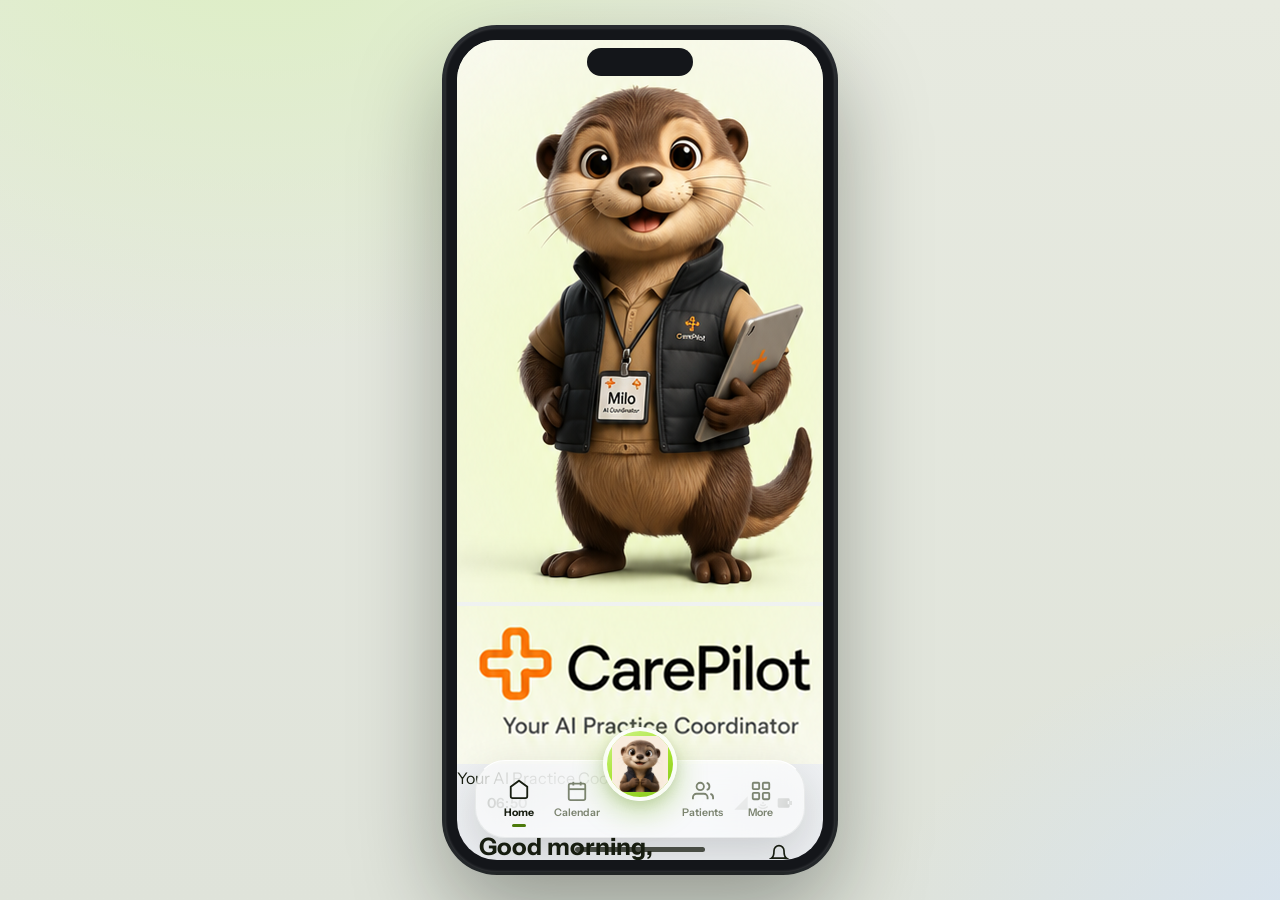
==== commit f6e6ff12: "Add files via upload" ====
--- a/index.html
+++ b/index.html
@@ -1,150 +1,227 @@
 <!DOCTYPE html>
 <html lang="en">
+
 <head>
   <meta charset="UTF-8">
-  <meta name="viewport" content="width=device-width, initial-scale=1.0, viewport-fit=cover">
-  <meta name="theme-color" content="#EDF3E2">
-  <title>CarePilot — Clinic Copilot</title>
-  <link rel="preconnect" href="https://fonts.googleapis.com">
-  <link rel="preconnect" href="https://fonts.gstatic.com" crossorigin>
+  <meta name="viewport" content="width=device-width, initial-scale=1.0">
+  <title>CarePilot - Foundational App Frame</title>
   <link rel="stylesheet" href="index.css">
 </head>
+
 <body>
 
-  <!-- Device frame (desktop preview only — hidden on real mobile) -->
+  <!-- Premium Device Frame Mockup to center and simulate the mobile viewport -->
   <div class="device-mockup">
-    <div class="device-notch" aria-hidden="true"></div>
+    <div class="device-notch"></div>
     <div class="device-screen">
 
-      <!-- Aurora ambient background -->
-      <div class="aurora" aria-hidden="true">
-        <span class="aurora-blob blob-a"></span>
-        <span class="aurora-blob blob-b"></span>
-        <span class="aurora-blob blob-c"></span>
+      <!-- Startup Loading Screen Overlay -->
+      <div id="loading-screen" class="loading-screen">
+        <div class="loading-content">
+          <!-- Mascot: Milo Loading -->
+          <img src="assets/milo/milo_loading.png" alt="Milo CarePilot" class="loading-milo">
+
+          <!-- Logo & Brand Header -->
+          <div class="loading-brand">
+            <img src="assets/images/Logo.png" alt="CarePilot Logo" class="brand-logo-img">
+          </div>
+
+          <!-- Subtext Tagline -->
+          <p class="loading-tagline">Your AI Practice Coordinator</p>
+
+          <!-- Green Circular Rotating Loader Spinner -->
+          <div class="loading-spinner"></div>
+        </div>
       </div>
 
-      <!-- Status bar -->
-      <div class="status-bar" aria-hidden="true">
+      <!-- Top Status Bar Emulation -->
+      <div class="status-bar">
         <span class="status-time" id="current-time">09:41</span>
         <div class="status-icons">
-          <svg viewBox="0 0 24 24" class="status-icon"><path d="M2 22h20V2z" fill="currentColor"/></svg>
-          <svg viewBox="0 0 24 24" class="status-icon"><path d="M12 21c-2.97 0-5.67-1.2-7.62-3.12l1.41-1.41C7.4 18.09 9.6 19 12 19s4.6-.91 6.21-2.53l1.41 1.41C17.67 19.8 14.97 21 12 21zm0-4c-1.9 0-3.61-.77-4.85-2l1.41-1.41C9.43 14.47 10.66 15 12 15s2.57-.53 3.44-1.41l1.41 1.41C15.61 16.23 13.9 17 12 17zm0-4c-.81 0-1.54-.33-2.07-.86l2.07-2.07 2.07 2.07c-.53.53-1.26.86-2.07.86z" fill="currentColor"/></svg>
-          <svg viewBox="0 0 24 24" class="status-icon"><path d="M17 5H3a2 2 0 0 0-2 2v10a2 2 0 0 0 2 2h14a2 2 0 0 0 2-2V7a2 2 0 0 0-2-2zm1 9h-2V9h2v5zm4-5v6h-2V9h2z" fill="currentColor"/></svg>
+          <!-- Signal Icon -->
+          <svg viewBox="0 0 24 24" class="status-icon">
+            <path d="M2 22h20V2z" fill="currentColor" />
+          </svg>
+          <!-- Wifi Icon -->
+          <svg viewBox="0 0 24 24" class="status-icon">
+            <path
+              d="M12 21c-2.97 0-5.67-1.2-7.62-3.12l1.41-1.41C7.4 18.09 9.6 19 12 19s4.6-.91 6.21-2.53l1.41 1.41C17.67 19.8 14.97 21 12 21zm0-4c-1.9 0-3.61-.77-4.85-2l1.41-1.41C9.43 14.47 10.66 15 12 15s2.57-.53 3.44-1.41l1.41 1.41C15.61 16.23 13.9 17 12 17zm0-4c-.81 0-1.54-.33-2.07-.86l2.07-2.07 2.07 2.07c-.53.53-1.26.86-2.07.86z"
+              fill="currentColor" />
+          </svg>
+          <!-- Battery Icon -->
+          <svg viewBox="0 0 24 24" class="status-icon">
+            <path
+              d="M17 5H3a2 2 0 0 0-2 2v10a2 2 0 0 0 2 2h14a2 2 0 0 0 2-2V7a2 2 0 0 0-2-2zm1 9h-2V9h2v5zm4-5v6h-2V9h2z"
+              fill="currentColor" />
+          </svg>
         </div>
       </div>
 
-      <!-- Main scrolling canvas -->
-      <main class="canvas-area" id="canvas-area">
-
-        <!-- ============ HOME ============ -->
-        <section class="screen-view active" id="home-screen" aria-label="Home">
+      <!-- Main Canvas Area -->
+      <div class="canvas-area" id="canvas-area">
+
+        <!-- HOME SCREEN -->
+        <div class="screen-view active" id="home-screen">
           <header class="screen-header">
-            <div class="stagger" style="--i:0">
-              <p class="header-eyebrow">Wednesday, 15 July</p>
-              <h1 class="header-display">Good morning,<br><em>Dr. Rahul Patel</em></h1>
-            </div>
-            <button class="icon-btn glass stagger" style="--i:1" aria-label="Notifications">
-              <svg viewBox="0 0 24 24"><path d="M18 8A6 6 0 0 0 6 8c0 7-3 9-3 9h18s-3-2-3-9M13.73 21a2 2 0 0 1-3.46 0"/></svg>
-              <span class="notif-dot" aria-hidden="true"></span>
-            </button>
+            <div>
+              <h2 class="doctor-name font-display-large">Good morning,<br>Dr. Rahul Patel</h2>
+            </div>
+            <a href="prototype.html"><button class="icon-btn">
+                <svg viewBox="0 0 24 24">
+                  <path d="M18 8A6 6 0 0 0 6 8c0 7-3 9-3 9h18s-3-2-3-9M13.73 21a2 2 0 0 1-3.46 0" />
+                </svg>
+              </button></a>
           </header>
 
-          <!-- Milo greeting -->
-          <div class="milo-greeting-card stagger" style="--i:2">
+          <!-- Milo Greeting Bubble Card (Milo portrait + speech bubble) -->
+          <div class="milo-greeting-card">
             <div class="milo-greeting-avatar-container">
-              <span class="milo-halo" aria-hidden="true"></span>
-              <img src="assets/milo/milo_happy.png" alt="Milo, your assistant" class="milo-greeting-avatar">
-            </div>
-            <div class="milo-speech-bubble glass-card">
+              <img src="assets/milo/milo_happy.png" alt="Milo Assistant" class="milo-greeting-avatar">
+            </div>
+            <div class="milo-speech-bubble">
               <h4 class="milo-bubble-title">Milo</h4>
               <p class="milo-bubble-text">
-                Good morning, Dr. Patel! 👋 You have <strong>18 appointments</strong> today. I'll keep everything on track. Shall we take a look?
+                Good morning, Dr. Patel! 👋 You have 18 appointments today. I'll keep everything on track. Shall we take
+                a look?
               </p>
               <button class="open-milo-chat-btn" id="open-milo-chat-link">
-                <svg viewBox="0 0 24 24" width="14" height="14" fill="none" stroke="currentColor" stroke-width="2">
-                  <path d="M21 15a2 2 0 0 1-2 2H7l-4 4V5a2 2 0 0 1 2-2h14a2 2 0 0 1 2 2z"/>
-                </svg>
-                <span>Open Milo chat</span>
+                <!-- Speech Bubble Icon -->
+                <svg viewBox="0 0 24 24" width="14" height="14" fill="none" stroke="currentColor" stroke-width="2"
+                  style="margin-right: 4px; display: inline-block; vertical-align: middle;">
+                  <path d="M21 15a2 2 0 0 1-2 2H7l-4 4V5a2 2 0 0 1 2-2h14a2 2 0 0 1 2 2z" />
+                </svg>
+                <span>Open Milo Chat</span>
               </button>
             </div>
           </div>
 
-          <!-- Clinic selector -->
-          <button class="clinic-selector-card glass-card stagger" style="--i:3">
+          <!-- Clinic Selector Card -->
+          <div class="clinic-selector-card">
             <div class="clinic-icon-container">
+              <!-- Clinic/Hospital Building SVG Icon -->
               <svg viewBox="0 0 24 24" class="clinic-svg-icon">
-                <path d="M19 2H5c-1.1 0-2 .9-2 2v16c0 1.1.9 2 2 2h14c1.1 0 2-.9 2-2V4c0-1.1-.9-2-2-2zm-6 16h-2v-3H9v-2h2v-3h2v3h2v2h-2v3zm6-6h-2V9h2v3zm0-4h-2V5h2v3z" fill="currentColor"/>
+                <path
+                  d="M19 2H5c-1.1 0-2 .9-2 2v16c0 1.1.9 2 2 2h14c1.1 0 2-.9 2-2V4c0-1.1-.9-2-2-2zm-6 16h-2v-3H9v-2h2v-3h2v3h2v2h-2v3zm6-6h-2V9h2v3zm0-4h-2V5h2v3z"
+                  fill="currentColor" />
               </svg>
             </div>
             <div class="clinic-details-container">
               <div class="clinic-title-row">
                 <span class="clinic-name">Smile Dental Clinic</span>
+                <!-- Chevron Dropdown Icon -->
+                <svg viewBox="0 0 24 24" class="chevron-down-icon">
+                  <polyline points="6 9 12 15 18 9" />
+                </svg>
               </div>
               <div class="clinic-location-row">
+                <!-- Pin icon -->
                 <svg viewBox="0 0 24 24" class="location-pin-icon">
-                  <path d="M12 2C8.13 2 5 5.13 5 9c0 5.25 7 13 7 13s7-7.75 7-13c0-3.87-3.13-7-7-7zm0 9.5c-1.38 0-2.5-1.12-2.5-2.5s1.12-2.5 2.5-2.5 2.5 1.12 2.5 2.5-1.12 2.5-2.5 2.5z" fill="currentColor"/>
+                  <path
+                    d="M12 2C8.13 2 5 5.13 5 9c0 5.25 7 13 7 13s7-7.75 7-13c0-3.87-3.13-7-7-7zm0 9.5c-1.38 0-2.5-1.12-2.5-2.5s1.12-2.5 2.5-2.5 2.5 1.12 2.5 2.5-1.12 2.5-2.5 2.5z"
+                    fill="currentColor" />
                 </svg>
                 <span class="clinic-location">Trivandrum, Kerala</span>
               </div>
             </div>
-            <svg viewBox="0 0 24 24" class="chevron-down-icon"><polyline points="6 9 12 15 18 9"/></svg>
-          </button>
-
-          <!-- Weekly availability -->
-          <div class="availability-card glass-card stagger" style="--i:4">
+          </div>
+
+          <!-- Weekly Availability Strip Card -->
+          <div class="availability-card">
             <div class="card-header-row">
               <span class="card-header-title">Your availability this week</span>
-              <button class="card-header-link">Full schedule
-                <svg viewBox="0 0 24 24" class="inline-chevron"><polyline points="9 18 15 12 9 6"/></svg>
-              </button>
-            </div>
-
-            <div class="availability-days-row" role="listbox" aria-label="Days of the week">
-              <button class="day-pill active" aria-pressed="true"><span class="day-name">Mon</span><span class="day-num">14</span><span class="day-dot active"></span></button>
-              <button class="day-pill" aria-pressed="false"><span class="day-name">Tue</span><span class="day-num">15</span><span class="day-dot active"></span></button>
-              <button class="day-pill" aria-pressed="false"><span class="day-name">Wed</span><span class="day-num">16</span><span class="day-dot active"></span></button>
-              <button class="day-pill" aria-pressed="false"><span class="day-name">Thu</span><span class="day-num">17</span><span class="day-dot inactive"></span></button>
-              <button class="day-pill" aria-pressed="false"><span class="day-name">Fri</span><span class="day-num">18</span><span class="day-dot active"></span></button>
-              <button class="day-pill" aria-pressed="false"><span class="day-name">Sat</span><span class="day-num">19</span><span class="day-dot inactive"></span></button>
-              <button class="day-pill" aria-pressed="false"><span class="day-name">Sun</span><span class="day-num">20</span><span class="day-dot inactive"></span></button>
+              <span class="card-header-link">View full schedule <svg viewBox="0 0 24 24" class="inline-chevron">
+                  <polyline points="9 18 15 12 9 6" />
+                </svg></span>
+            </div>
+
+            <div class="availability-days-row">
+              <div class="day-pill active">
+                <span class="day-name">Mon</span>
+                <span class="day-num">14</span>
+                <span class="day-dot active"></span>
+              </div>
+              <div class="day-pill">
+                <span class="day-name">Tue</span>
+                <span class="day-num">15</span>
+                <span class="day-dot active"></span>
+              </div>
+              <div class="day-pill">
+                <span class="day-name">Wed</span>
+                <span class="day-num">16</span>
+                <span class="day-dot active"></span>
+              </div>
+              <div class="day-pill">
+                <span class="day-name">Thu</span>
+                <span class="day-num">17</span>
+                <span class="day-dot inactive"></span>
+              </div>
+              <div class="day-pill">
+                <span class="day-name">Fri</span>
+                <span class="day-num">18</span>
+                <span class="day-dot active"></span>
+              </div>
+              <div class="day-pill">
+                <span class="day-name">Sat</span>
+                <span class="day-num">19</span>
+                <span class="day-dot inactive"></span>
+              </div>
+              <div class="day-pill">
+                <span class="day-name">Sun</span>
+                <span class="day-num">20</span>
+                <span class="day-dot inactive"></span>
+              </div>
             </div>
 
             <div class="availability-summary-row">
+              <!-- Column 1: Working Hours -->
               <div class="availability-summary-col">
                 <div class="summary-icon-container">
-                  <svg viewBox="0 0 24 24" class="summary-svg-icon"><circle cx="12" cy="12" r="10"/><polyline points="12 6 12 12 16 14"/></svg>
+                  <svg viewBox="0 0 24 24" class="summary-svg-icon">
+                    <circle cx="12" cy="12" r="10" />
+                    <polyline points="12 6 12 12 16 14" />
+                  </svg>
                 </div>
                 <div class="summary-text-container">
                   <span class="summary-subtext">Today, Mon 14 Jul</span>
-                  <span class="summary-value">09:00 AM – 05:00 PM</span>
+                  <span class="summary-value">09:00 AM - 05:00 PM</span>
                   <span class="summary-badge badge-working">Working</span>
                 </div>
               </div>
+
+              <!-- Column 2: Lunch Break -->
               <div class="availability-summary-col">
                 <div class="summary-icon-container grey-bg">
-                  <svg viewBox="0 0 24 24" class="summary-svg-icon"><rect x="3" y="4" width="18" height="18" rx="2" ry="2"/><line x1="16" y1="2" x2="16" y2="6"/><line x1="8" y1="2" x2="8" y2="6"/><line x1="3" y1="10" x2="21" y2="10"/></svg>
+                  <svg viewBox="0 0 24 24" class="summary-svg-icon">
+                    <rect x="3" y="4" width="18" height="18" rx="2" ry="2" />
+                    <line x1="16" y1="2" x2="16" y2="6" />
+                    <line x1="8" y1="2" x2="8" y2="6" />
+                    <line x1="3" y1="10" x2="21" y2="10" />
+                  </svg>
                 </div>
                 <div class="summary-text-container">
-                  <span class="summary-subtext">18 appointments</span>
-                  <span class="summary-value">01:00 PM – 02:00 PM</span>
-                  <span class="summary-badge badge-lunch">Lunch break</span>
-                </div>
-              </div>
-            </div>
-          </div>
-
-          <!-- Today's team -->
-          <div class="section-header-row stagger" style="--i:5">
+                  <span class="summary-subtext">18 Appointments</span>
+                  <span class="summary-value">01:00 PM - 02:00 PM</span>
+                  <span class="summary-badge badge-lunch">Lunch Break</span>
+                </div>
+              </div>
+            </div>
+          </div>
+
+          <!-- Today's Team Section -->
+          <div class="section-header-row">
             <h3 class="section-title">Today's team</h3>
-            <button class="section-link">View all <svg viewBox="0 0 24 24" class="inline-chevron"><polyline points="9 18 15 12 9 6"/></svg></button>
-          </div>
-
-          <div class="team-cards-row stagger" style="--i:6">
-            <article class="team-profile-card glass-card">
+            <span class="section-link">View all <svg viewBox="0 0 24 24" class="inline-chevron">
+                <polyline points="9 18 15 12 9 6" />
+              </svg></span>
+          </div>
+
+          <div class="team-cards-row">
+            <!-- Card 1: Dr. Anita Reddy -->
+            <div class="team-profile-card">
               <div class="team-profile-top">
                 <div class="team-avatar-container">
                   <div class="team-avatar bg-reddy">AR</div>
-                  <span class="team-status-dot active" aria-hidden="true"></span>
+                  <span class="team-status-dot active"></span>
                 </div>
                 <div class="team-name-specialty">
                   <h4 class="team-doctor-name">Dr. Anita Reddy</h4>
@@ -152,17 +229,21 @@
                 </div>
               </div>
               <div class="team-hours-row">
-                <svg viewBox="0 0 24 24" class="small-clock-icon"><circle cx="12" cy="12" r="10"/><polyline points="12 6 12 12 15 15"/></svg>
-                <span>10:00 AM – 05:00 PM</span>
+                <svg viewBox="0 0 24 24" class="small-clock-icon">
+                  <circle cx="12" cy="12" r="10" />
+                  <polyline points="12 6 12 12 15 15" />
+                </svg>
+                <span>10:00 AM - 05:00 PM</span>
               </div>
               <div class="team-status-badge badge-available">Available</div>
-            </article>
-
-            <article class="team-profile-card glass-card">
+            </div>
+
+            <!-- Card 2: Dr. Rahul Sen -->
+            <div class="team-profile-card">
               <div class="team-profile-top">
                 <div class="team-avatar-container">
                   <div class="team-avatar bg-sen">RS</div>
-                  <span class="team-status-dot busy" aria-hidden="true"></span>
+                  <span class="team-status-dot busy"></span>
                 </div>
                 <div class="team-name-specialty">
                   <h4 class="team-doctor-name">Dr. Rahul Sen</h4>
@@ -170,17 +251,21 @@
                 </div>
               </div>
               <div class="team-hours-row">
-                <svg viewBox="0 0 24 24" class="small-clock-icon"><circle cx="12" cy="12" r="10"/><polyline points="12 6 12 12 15 15"/></svg>
-                <span>12:00 PM – 08:00 PM</span>
+                <svg viewBox="0 0 24 24" class="small-clock-icon">
+                  <circle cx="12" cy="12" r="10" />
+                  <polyline points="12 6 12 12 15 15" />
+                </svg>
+                <span>12:00 PM - 08:00 PM</span>
               </div>
               <div class="team-status-badge badge-busy">Busy</div>
-            </article>
-
-            <article class="team-profile-card glass-card">
+            </div>
+
+            <!-- Card 3: Dr. Sarah Philip -->
+            <div class="team-profile-card">
               <div class="team-profile-top">
                 <div class="team-avatar-container">
                   <div class="team-avatar bg-philip">SP</div>
-                  <span class="team-status-dot off" aria-hidden="true"></span>
+                  <span class="team-status-dot off"></span>
                 </div>
                 <div class="team-name-specialty">
                   <h4 class="team-doctor-name">Dr. Sarah Philip</h4>
@@ -188,47 +273,75 @@
                 </div>
               </div>
               <div class="team-hours-row">
-                <svg viewBox="0 0 24 24" class="small-clock-icon"><circle cx="12" cy="12" r="10"/><polyline points="12 6 12 12 15 15"/></svg>
-                <span>09:00 AM – 02:00 PM</span>
-              </div>
-              <div class="team-status-badge badge-off">Off today</div>
-            </article>
-          </div>
-
-          <!-- Today at a glance -->
-          <div class="section-header-row stagger" style="--i:7">
+                <svg viewBox="0 0 24 24" class="small-clock-icon">
+                  <circle cx="12" cy="12" r="10" />
+                  <polyline points="12 6 12 12 15 15" />
+                </svg>
+                <span>09:00 AM - 02:00 PM</span>
+              </div>
+              <div class="team-status-badge badge-off">Off Today</div>
+            </div>
+          </div>
+
+          <!-- Today at a Glance Section -->
+          <div class="section-header-row">
             <h3 class="section-title">Today at a glance</h3>
-            <button class="section-link">View all <svg viewBox="0 0 24 24" class="inline-chevron"><polyline points="9 18 15 12 9 6"/></svg></button>
-          </div>
-
-          <div class="glance-metrics-card glass-card stagger" style="--i:8">
+            <span class="section-link">View all <svg viewBox="0 0 24 24" class="inline-chevron">
+                <polyline points="9 18 15 12 9 6" />
+              </svg></span>
+          </div>
+
+          <div class="glance-metrics-card">
+            <!-- Col 1: Appointments -->
             <div class="glance-metrics-col">
               <div class="glance-icon-container text-green">
-                <svg viewBox="0 0 24 24" class="glance-svg-icon"><rect x="3" y="4" width="18" height="18" rx="2" ry="2"/><line x1="16" y1="2" x2="16" y2="6"/><line x1="8" y1="2" x2="8" y2="6"/><line x1="3" y1="10" x2="21" y2="10"/></svg>
+                <svg viewBox="0 0 24 24" class="glance-svg-icon">
+                  <rect x="3" y="4" width="18" height="18" rx="2" ry="2" />
+                  <line x1="16" y1="2" x2="16" y2="6" />
+                  <line x1="8" y1="2" x2="8" y2="6" />
+                  <line x1="3" y1="10" x2="21" y2="10" />
+                </svg>
               </div>
               <span class="glance-value">18</span>
               <span class="glance-label">Appointments</span>
               <span class="glance-caption">Today</span>
             </div>
+
+            <!-- Col 2: Confirmed -->
             <div class="glance-metrics-col">
               <div class="glance-icon-container text-blue">
-                <svg viewBox="0 0 24 24" class="glance-svg-icon"><path d="M17 21v-2a4 4 0 0 0-4-4H5a4 4 0 0 0-4 4v2"/><circle cx="9" cy="7" r="4"/><path d="M23 21v-2a4 4 0 0 0-3-3.87"/><path d="M16 3.13a4 4 0 0 1 0 7.75"/></svg>
+                <svg viewBox="0 0 24 24" class="glance-svg-icon">
+                  <path d="M17 21v-2a4 4 0 0 0-4-4H5a4 4 0 0 0-4 4v2" />
+                  <circle cx="9" cy="7" r="4" />
+                  <path d="M23 21v-2a4 4 0 0 0-3-3.87" />
+                  <path d="M16 3.13a4 4 0 0 1 0 7.75" />
+                </svg>
               </div>
               <span class="glance-value">14</span>
               <span class="glance-label">Confirmed</span>
               <span class="glance-caption">78%</span>
             </div>
+
+            <!-- Col 3: Wait Time -->
             <div class="glance-metrics-col">
               <div class="glance-icon-container text-orange">
-                <svg viewBox="0 0 24 24" class="glance-svg-icon"><circle cx="12" cy="12" r="10"/><polyline points="12 6 12 12 16 14"/></svg>
+                <svg viewBox="0 0 24 24" class="glance-svg-icon">
+                  <circle cx="12" cy="12" r="10" />
+                  <polyline points="12 6 12 12 16 14" />
+                </svg>
               </div>
               <span class="glance-value">1h 20m</span>
-              <span class="glance-label">Wait time</span>
+              <span class="glance-label">Total wait time</span>
               <span class="glance-caption">So far</span>
             </div>
+
+            <!-- Col 4: On-time Schedule -->
             <div class="glance-metrics-col">
               <div class="glance-icon-container text-teal">
-                <svg viewBox="0 0 24 24" class="glance-svg-icon"><path d="M22 11.08V12a10 10 0 1 1-5.93-9.14"/><polyline points="22 4 12 14.01 9 11.01"/></svg>
+                <svg viewBox="0 0 24 24" class="glance-svg-icon">
+                  <path d="M22 11.08V12a10 10 0 1 1-5.93-9.14" />
+                  <polyline points="22 4 12 14.01 9 11.01" />
+                </svg>
               </div>
               <span class="glance-value">96%</span>
               <span class="glance-label">On-time</span>
@@ -236,332 +349,448 @@
             </div>
           </div>
 
-          <!-- Milo suggests -->
-          <div class="section-header-row stagger" style="--i:9">
+          <!-- Milo Suggests Section -->
+          <div class="section-header-row">
             <h3 class="section-title">Milo suggests</h3>
-            <button class="section-link">View all <svg viewBox="0 0 24 24" class="inline-chevron"><polyline points="9 18 15 12 9 6"/></svg></button>
-          </div>
-
-          <div class="milo-suggests-list stagger" style="--i:10">
-            <button class="milo-suggests-row glass-card">
+            <span class="section-link">View all <svg viewBox="0 0 24 24" class="inline-chevron">
+                <polyline points="9 18 15 12 9 6" />
+              </svg></span>
+          </div>
+
+          <div class="milo-suggests-list">
+            <!-- Row 1: Late arrival alert -->
+            <div class="milo-suggests-row">
               <div class="suggest-icon-container bg-light-orange text-orange">
-                <svg viewBox="0 0 24 24" class="suggest-svg-icon"><path d="M17 21v-2a4 4 0 0 0-4-4H5a4 4 0 0 0-4 4v2"/><circle cx="9" cy="7" r="4"/><path d="M12 9v2m0 4h.01"/></svg>
+                <svg viewBox="0 0 24 24" class="suggest-svg-icon">
+                  <path d="M17 21v-2a4 4 0 0 0-4-4H5a4 4 0 0 0-4 4v2" />
+                  <circle cx="9" cy="7" r="4" />
+                  <path d="M12 9v2m0 4h.01" />
+                </svg>
               </div>
               <div class="suggest-text-container">
-                <span class="suggest-title">2 patients may arrive late</span>
+                <span class="suggest-title">2 patients may arrive late.</span>
                 <span class="suggest-subtext">Review the list</span>
               </div>
-              <svg viewBox="0 0 24 24" class="suggest-chevron"><polyline points="9 18 15 12 9 6"/></svg>
-            </button>
-
-            <button class="milo-suggests-row glass-card">
+              <svg viewBox="0 0 24 24" class="suggest-chevron">
+                <polyline points="9 18 15 12 9 6" />
+              </svg>
+            </div>
+
+            <!-- Row 2: Follow up with Sarah -->
+            <div class="milo-suggests-row">
               <div class="suggest-icon-container bg-light-green text-green">
-                <svg viewBox="0 0 24 24" class="suggest-svg-icon"><path d="M21 15a2 2 0 0 1-2 2H7l-4 4V5a2 2 0 0 1 2-2h14a2 2 0 0 1 2 2z"/></svg>
+                <svg viewBox="0 0 24 24" class="suggest-svg-icon">
+                  <path d="M21 15a2 2 0 0 1-2 2H7l-4 4V5a2 2 0 0 1 2-2h14a2 2 0 0 1 2 2z" />
+                </svg>
               </div>
               <div class="suggest-text-container">
-                <span class="suggest-title">Follow up with Sarah</span>
+                <span class="suggest-title">Follow up with Sarah.</span>
                 <span class="suggest-subtext">You have a pending follow-up</span>
               </div>
-              <svg viewBox="0 0 24 24" class="suggest-chevron"><polyline points="9 18 15 12 9 6"/></svg>
-            </button>
-
-            <button class="milo-suggests-row glass-card">
+              <svg viewBox="0 0 24 24" class="suggest-chevron">
+                <polyline points="9 18 15 12 9 6" />
+              </svg>
+            </div>
+
+            <!-- Row 3: Gap after lunch -->
+            <div class="milo-suggests-row">
               <div class="suggest-icon-container bg-light-blue text-blue">
-                <svg viewBox="0 0 24 24" class="suggest-svg-icon"><rect x="3" y="4" width="18" height="18" rx="2" ry="2"/><line x1="12" y1="11" x2="12" y2="17"/><line x1="9" y1="14" x2="15" y2="14"/></svg>
+                <svg viewBox="0 0 24 24" class="suggest-svg-icon">
+                  <rect x="3" y="4" width="18" height="18" rx="2" ry="2" />
+                  <line x1="12" y1="11" x2="12" y2="17" />
+                  <line x1="9" y1="14" x2="15" y2="14" />
+                </svg>
               </div>
               <div class="suggest-text-container">
-                <span class="suggest-title">30-minute gap after lunch</span>
+                <span class="suggest-title">You have a 30-minute gap after lunch.</span>
                 <span class="suggest-subtext">Open this slot to waitlist?</span>
               </div>
-              <svg viewBox="0 0 24 24" class="suggest-chevron"><polyline points="9 18 15 12 9 6"/></svg>
-            </button>
-          </div>
-        </section>
-
-        <!-- ============ CALENDAR ============ -->
-        <section class="screen-view" id="calendar-screen" aria-label="Calendar">
+              <svg viewBox="0 0 24 24" class="suggest-chevron">
+                <polyline points="9 18 15 12 9 6" />
+              </svg>
+            </div>
+          </div>
+        </div>
+
+        <!-- CALENDAR SCREEN -->
+        <div class="screen-view" id="calendar-screen">
           <header class="screen-header">
-            <div class="stagger" style="--i:0">
-              <p class="header-eyebrow">Calendar</p>
-              <h1 class="header-display">Dr. Patel's<br><em>schedule</em></h1>
+            <div>
+              <h3 class="doctor-greeting">Calendar</h3>
+              <h2 class="doctor-name">Dr. Patel's Schedule</h2>
             </div>
           </header>
 
-          <div class="calendar-strip stagger" style="--i:1" role="listbox" aria-label="Select day">
-            <button class="calendar-day"><span class="day-label">Mon</span><span class="day-number">13</span></button>
-            <button class="calendar-day"><span class="day-label">Tue</span><span class="day-number">14</span></button>
-            <button class="calendar-day active" aria-pressed="true"><span class="day-label">Wed</span><span class="day-number">15</span></button>
-            <button class="calendar-day"><span class="day-label">Thu</span><span class="day-number">16</span></button>
-            <button class="calendar-day"><span class="day-label">Fri</span><span class="day-number">17</span></button>
-          </div>
-
-          <h3 class="section-title timeline-heading stagger" style="--i:2">Timeline</h3>
-
-          <div class="timeline-container stagger" style="--i:3">
+          <div class="calendar-strip">
+            <div class="calendar-day">
+              <span class="day-label">Mon</span>
+              <span class="day-number">13</span>
+            </div>
+            <div class="calendar-day">
+              <span class="day-label">Tue</span>
+              <span class="day-number">14</span>
+            </div>
+            <div class="calendar-day active">
+              <span class="day-label">Wed</span>
+              <span class="day-number">15</span>
+            </div>
+            <div class="calendar-day">
+              <span class="day-label">Thu</span>
+              <span class="day-number">16</span>
+            </div>
+            <div class="calendar-day">
+              <span class="day-label">Fri</span>
+              <span class="day-number">17</span>
+            </div>
+          </div>
+
+          <h3 class="section-title" style="margin-top: 12px;">Timeline</h3>
+
+          <div class="timeline-container">
             <div class="timeline-item">
-              <div class="timeline-time">09:00<span>AM</span></div>
-              <button class="timeline-content glass-card urgent">
+              <div class="timeline-time">09:00 AM</div>
+              <div class="timeline-content active urgent">
                 <h4 class="timeline-title">John Doe</h4>
                 <p class="timeline-subtitle">Cardio Consultation</p>
-              </button>
+              </div>
             </div>
             <div class="timeline-item">
-              <div class="timeline-time">10:30<span>AM</span></div>
-              <button class="timeline-content glass-card">
+              <div class="timeline-time">10:30 AM</div>
+              <div class="timeline-content active">
                 <h4 class="timeline-title">Sarah Smith</h4>
                 <p class="timeline-subtitle">Routine Health Check</p>
-              </button>
+              </div>
             </div>
             <div class="timeline-item">
-              <div class="timeline-time">12:00<span>PM</span></div>
+              <div class="timeline-time">12:00 PM</div>
               <div class="timeline-content break">
                 <h4 class="timeline-title">Lunch Break</h4>
                 <p class="timeline-subtitle">Clinic Blocked</p>
               </div>
             </div>
             <div class="timeline-item">
-              <div class="timeline-time">01:30<span>PM</span></div>
-              <button class="timeline-content glass-card">
+              <div class="timeline-time">01:30 PM</div>
+              <div class="timeline-content active">
                 <h4 class="timeline-title">Robert Johnson</h4>
                 <p class="timeline-subtitle">Follow-up: Meds Review</p>
-              </button>
+              </div>
             </div>
             <div class="timeline-item">
-              <div class="timeline-time">03:00<span>PM</span></div>
-              <button class="timeline-content glass-card">
+              <div class="timeline-time">03:00 PM</div>
+              <div class="timeline-content active">
                 <h4 class="timeline-title">Emily Davis</h4>
                 <p class="timeline-subtitle">Physical Therapy Review</p>
-              </button>
-            </div>
-          </div>
-        </section>
-
-        <!-- ============ MILO CHAT ============ -->
-        <section class="screen-view" id="milo-screen" aria-label="Milo assistant chat">
-          <div class="milo-chat-header glass-card stagger" style="--i:0">
+              </div>
+            </div>
+          </div>
+        </div>
+
+        <!-- MILO CHAT VIEW -->
+        <div class="screen-view" id="milo-screen">
+          <div class="milo-chat-header">
             <div class="milo-profile-pic">
-              <img id="milo-main-avatar" src="assets/milo/milo_happy.png" alt="Milo">
-              <span class="milo-status-dot" aria-hidden="true"></span>
+              <img id="milo-main-avatar" src="assets/milo/milo_happy.png" alt="Milo Assistant">
+              <span class="milo-status-dot"></span>
             </div>
             <div class="milo-chat-title">
               <h3>Milo Assistant</h3>
-              <p><span class="live-dot" aria-hidden="true"></span>Active · AI health buddy</p>
-            </div>
-          </div>
-
-          <div class="emotion-bar stagger" style="--i:1" role="tablist" aria-label="Milo mood">
-            <button class="emotion-tag active" data-state="happy">Happy</button>
-            <button class="emotion-tag" data-state="thinking">Thinking</button>
-            <button class="emotion-tag" data-state="thumbsup">Success</button>
-            <button class="emotion-tag" data-state="caring">Caring</button>
-            <button class="emotion-tag" data-state="alert">Alert</button>
-            <button class="emotion-tag" data-state="reviewing">Reviewing</button>
-          </div>
-
-          <div class="chat-messages-container stagger" style="--i:2" id="chat-messages" aria-live="polite">
+              <p>Active &bull; AI Health Buddy</p>
+            </div>
+          </div>
+
+          <!-- Emotional State Selector (Shows off multiple Milo states and animates mascot) -->
+          <div class="emotion-bar">
+            <span class="emotion-tag active" data-state="happy">Happy</span>
+            <span class="emotion-tag" data-state="thinking">Thinking</span>
+            <span class="emotion-tag" data-state="thumbsup">Success</span>
+            <span class="emotion-tag" data-state="caring">Caring</span>
+            <span class="emotion-tag" data-state="alert">Alert</span>
+            <span class="emotion-tag" data-state="reviewing">Reviewing</span>
+          </div>
+
+          <div class="chat-messages-container" id="chat-messages">
+            <!-- Milo Welcome Message -->
             <div class="chat-bubble-row milo-bubble">
               <img src="assets/milo/milo_happy.png" alt="Milo" class="chat-avatar" id="milo-chat-icon">
               <div class="chat-bubble-content">
-                <p>Hello Dr. Patel! I've been monitoring patient records and laboratory feeds. I found 1 urgent lab result for <strong>John Doe</strong> and prepared a draft follow-up plan. How can I help you today?</p>
+                <p>Hello Dr. Patel! I've been monitoring patient records and laboratory feeds. I found 1 urgent lab
+                  result for <strong>John Doe</strong> and prepared a draft follow-up plan. How can I help you today?
+                </p>
                 <span class="chat-time">Just now</span>
               </div>
             </div>
           </div>
 
-          <div class="quick-replies-container stagger" style="--i:3">
-            <button class="quick-reply-chip" id="chip-sum">Summarize John Doe</button>
-            <button class="quick-reply-chip" id="chip-draft">Draft clinical notes</button>
-            <button class="quick-reply-chip" id="chip-schedule">Show upcoming schedule</button>
-          </div>
-
-          <div class="chat-input-bar glass-card stagger" style="--i:4">
-            <input type="text" placeholder="Ask Milo anything…" class="chat-input-field" id="chat-input" aria-label="Message Milo">
-            <button class="chat-send-btn" id="chat-send" aria-label="Send message">
-              <svg viewBox="0 0 24 24"><line x1="22" y1="2" x2="11" y2="13"/><polygon points="22 2 15 22 11 13 2 9 22 2"/></svg>
+          <!-- Quick Replies / Suggestions -->
+          <div class="quick-replies-container">
+            <div class="quick-reply-chip" id="chip-sum">Summarize John Doe</div>
+            <div class="quick-reply-chip" id="chip-draft">Draft Clinical Notes</div>
+            <div class="quick-reply-chip" id="chip-schedule">Show upcoming schedule</div>
+          </div>
+
+          <!-- Chat Input -->
+          <div class="chat-input-bar">
+            <input type="text" placeholder="Ask Milo anything..." class="chat-input-field" id="chat-input">
+            <button class="chat-send-btn" id="chat-send">
+              <svg viewBox="0 0 24 24">
+                <line x1="22" y1="2" x2="11" y2="13" />
+                <polygon points="22 2 15 22 11 13 2 9 22 2" />
+              </svg>
             </button>
           </div>
-        </section>
-
-        <!-- ============ PATIENTS ============ -->
-        <section class="screen-view" id="patients-screen" aria-label="Patients">
+        </div>
+
+        <!-- PATIENTS SCREEN -->
+        <div class="screen-view" id="patients-screen">
           <header class="screen-header">
-            <div class="stagger" style="--i:0">
-              <p class="header-eyebrow">Patients</p>
-              <h1 class="header-display">My case<br><em>practice</em></h1>
-            </div>
-            <button class="icon-btn primary-bg stagger" style="--i:1" aria-label="Add patient">
-              <svg viewBox="0 0 24 24"><line x1="12" y1="5" x2="12" y2="19"/><line x1="5" y1="12" x2="19" y2="12"/></svg>
+            <div>
+              <h3 class="doctor-greeting">Patients</h3>
+              <h2 class="doctor-name">My Case Practice</h2>
+            </div>
+            <button class="icon-btn primary-bg">
+              <svg viewBox="0 0 24 24">
+                <line x1="12" y1="5" x2="12" y2="19" />
+                <line x1="5" y1="12" x2="19" y2="12" />
+              </svg>
             </button>
           </header>
 
-          <div class="search-container stagger" style="--i:2">
-            <svg class="search-icon" viewBox="0 0 24 24"><circle cx="11" cy="11" r="8"/><line x1="21" y1="21" x2="16.65" y2="16.65"/></svg>
-            <input type="text" placeholder="Search by name, DOB, ID…" class="search-input" aria-label="Search patients">
-          </div>
-
-          <div class="filter-strip stagger" style="--i:3" role="tablist" aria-label="Filter patients">
-            <button class="filter-pill active">All patients</button>
-            <button class="filter-pill">Active</button>
-            <button class="filter-pill">Critical</button>
-            <button class="filter-pill">Archived</button>
-          </div>
-
-          <div class="patient-list stagger" style="--i:4">
-            <button class="patient-list-card glass-card">
+          <div class="search-container">
+            <svg class="search-icon" viewBox="0 0 24 24">
+              <circle cx="11" cy="11" r="8" />
+              <line x1="21" y1="21" x2="16.65" y2="16.65" />
+            </svg>
+            <input type="text" placeholder="Search by name, DOB, ID..." class="search-input">
+          </div>
+
+          <div class="filter-strip">
+            <span class="filter-pill active">All Patients</span>
+            <span class="filter-pill">Active</span>
+            <span class="filter-pill">Critical</span>
+            <span class="filter-pill">Archived</span>
+          </div>
+
+          <div class="patient-list" style="margin-top: 12px;">
+
+            <div class="patient-list-card">
               <div class="avatar-gradient">JD</div>
               <div class="patient-list-info">
                 <h4>John Doe</h4>
-                <p>Male, 45 yrs · ID #9842</p>
-                <span class="badge badge-urgent">Lab alert</span>
-              </div>
-              <svg class="chevron-icon" viewBox="0 0 24 24"><polyline points="9 18 15 12 9 6"/></svg>
-            </button>
-
-            <button class="patient-list-card glass-card">
+                <p>Male, 45 yrs &bull; ID: #9842</p>
+                <span class="badge badge-urgent">Lab Alert</span>
+              </div>
+              <svg class="chevron-icon" viewBox="0 0 24 24">
+                <polyline points="9 18 15 12 9 6" />
+              </svg>
+            </div>
+
+            <div class="patient-list-card">
               <div class="avatar-gradient secondary">SS</div>
               <div class="patient-list-info">
                 <h4>Sarah Smith</h4>
-                <p>Female, 32 yrs · ID #8831</p>
+                <p>Female, 32 yrs &bull; ID: #8831</p>
                 <span class="badge badge-success">Recovered</span>
               </div>
-              <svg class="chevron-icon" viewBox="0 0 24 24"><polyline points="9 18 15 12 9 6"/></svg>
-            </button>
-
-            <button class="patient-list-card glass-card">
+              <svg class="chevron-icon" viewBox="0 0 24 24">
+                <polyline points="9 18 15 12 9 6" />
+              </svg>
+            </div>
+
+            <div class="patient-list-card">
               <div class="avatar-gradient tertiary">RJ</div>
               <div class="patient-list-info">
                 <h4>Robert Johnson</h4>
-                <p>Male, 61 yrs · ID #7729</p>
+                <p>Male, 61 yrs &bull; ID: #7729</p>
                 <span class="badge badge-neutral">Stable</span>
               </div>
-              <svg class="chevron-icon" viewBox="0 0 24 24"><polyline points="9 18 15 12 9 6"/></svg>
-            </button>
-
-            <button class="patient-list-card glass-card">
+              <svg class="chevron-icon" viewBox="0 0 24 24">
+                <polyline points="9 18 15 12 9 6" />
+              </svg>
+            </div>
+
+            <div class="patient-list-card">
               <div class="avatar-gradient info">ED</div>
               <div class="patient-list-info">
                 <h4>Emily Davis</h4>
-                <p>Female, 28 yrs · ID #6214</p>
+                <p>Female, 28 yrs &bull; ID: #6214</p>
                 <span class="badge badge-neutral">Stable</span>
               </div>
-              <svg class="chevron-icon" viewBox="0 0 24 24"><polyline points="9 18 15 12 9 6"/></svg>
-            </button>
-          </div>
-        </section>
-
-        <!-- ============ MORE ============ -->
-        <section class="screen-view" id="more-screen" aria-label="Menu">
+              <svg class="chevron-icon" viewBox="0 0 24 24">
+                <polyline points="9 18 15 12 9 6" />
+              </svg>
+            </div>
+
+          </div>
+        </div>
+
+        <!-- MORE SCREEN -->
+        <div class="screen-view" id="more-screen">
           <header class="screen-header">
-            <div class="stagger" style="--i:0">
-              <p class="header-eyebrow">CarePilot menu</p>
-              <h1 class="header-display">Clinic<br><em>settings</em></h1>
+            <div>
+              <h3 class="doctor-greeting">CarePilot Menu</h3>
+              <h2 class="doctor-name">Clinic Settings</h2>
             </div>
           </header>
 
-          <div class="doctor-profile-card glass-card stagger" style="--i:1">
+          <!-- Doctor Profile Details Card -->
+          <div class="doctor-profile-card">
             <div class="doctor-profile-main">
               <div class="avatar-gradient large">RP</div>
               <div class="doctor-details">
                 <h4>Dr. Rahul Patel, MD</h4>
-                <p>Clinic Director &amp; Dentist</p>
-                <span class="badge badge-success">Verified practice</span>
-              </div>
-            </div>
-          </div>
-
-          <div class="menu-list stagger" style="--i:2">
-            <div class="menu-item-section">Practice &amp; settings</div>
-
-            <button class="menu-item glass-card">
+                <p>Clinic Director & Dentist</p>
+                <span class="badge badge-success">Verified Practice</span>
+              </div>
+            </div>
+          </div>
+
+          <!-- Drawer Navigation Simulation -->
+          <div class="menu-list">
+            <div class="menu-item-section">Practice & Settings</div>
+
+            <div class="menu-item">
               <div class="menu-item-left">
-                <span class="menu-icon-wrap"><svg viewBox="0 0 24 24" class="menu-icon"><circle cx="12" cy="12" r="3"/><path d="M19.4 15a1.65 1.65 0 0 0 .33 1.82l.06.06a2 2 0 1 1-2.83 2.83l-.06-.06a1.65 1.65 0 0 0-1.82-.33 1.65 1.65 0 0 0-1 1.51V21a2 2 0 0 1-4 0v-.09A1.65 1.65 0 0 0 9 19.4a1.65 1.65 0 0 0-1.82.33l-.06.06a2 2 0 1 1-2.83-2.83l.06-.06a1.65 1.65 0 0 0 .33-1.82 1.65 1.65 0 0 0-1.51-1H3a2 2 0 0 1 0-4h.09A1.65 1.65 0 0 0 4.6 9a1.65 1.65 0 0 0-.33-1.82l-.06-.06a2 2 0 1 1 2.83-2.83l.06.06a1.65 1.65 0 0 0 1.82.33H9a1.65 1.65 0 0 0 1-1.51V3a2 2 0 0 1 4 0v.09a1.65 1.65 0 0 0 1 1.51 1.65 1.65 0 0 0 1.82-.33l.06-.06a2 2 0 1 1 2.83 2.83l-.06.06a1.65 1.65 0 0 0-.33 1.82V9a1.65 1.65 0 0 0 1.51 1H21a2 2 0 0 1 0 4h-.09a1.65 1.65 0 0 0-1.51 1z"/></svg></span>
+                <svg viewBox="0 0 24 24" class="menu-icon">
+                  <circle cx="12" cy="12" r="3" />
+                  <path
+                    d="M19.4 15a1.65 1.65 0 0 0 .33 1.82l.06.06a2 2 0 1 1-2.83 2.83l-.06-.06a1.65 1.65 0 0 0-1.82-.33 1.65 1.65 0 0 0-1 1.51V21a2 2 0 0 1-4 0v-.09A1.65 1.65 0 0 0 9 19.4a1.65 1.65 0 0 0-1.82.33l-.06.06a2 2 0 1 1-2.83-2.83l.06-.06a1.65 1.65 0 0 0 .33-1.82 1.65 1.65 0 0 0-1.51-1H3a2 2 0 0 1 0-4h.09A1.65 1.65 0 0 0 4.6 9a1.65 1.65 0 0 0-.33-1.82l-.06-.06a2 2 0 1 1 2.83-2.83l.06.06a1.65 1.65 0 0 0 1.82.33H9a1.65 1.65 0 0 0 1-1.51V3a2 2 0 0 1 4 0v.09a1.65 1.65 0 0 0 1 1.51 1.65 1.65 0 0 0 1.82-.33l.06-.06a2 2 0 1 1 2.83 2.83l-.06.06a1.65 1.65 0 0 0-.33 1.82V9a1.65 1.65 0 0 0 1.51 1H21a2 2 0 0 1 0 4h-.09a1.65 1.65 0 0 0-1.51 1z" />
+                </svg>
                 <span>Settings</span>
               </div>
-              <svg class="chevron-icon" viewBox="0 0 24 24"><polyline points="9 18 15 12 9 6"/></svg>
-            </button>
-
-            <button class="menu-item glass-card">
+              <svg class="chevron-icon" viewBox="0 0 24 24">
+                <polyline points="9 18 15 12 9 6" />
+              </svg>
+            </div>
+
+            <div class="menu-item">
               <div class="menu-item-left">
-                <span class="menu-icon-wrap"><svg viewBox="0 0 24 24" class="menu-icon"><path d="M20 21v-2a4 4 0 0 0-4-4H8a4 4 0 0 0-4 4v2"/><circle cx="12" cy="7" r="4"/></svg></span>
-                <span>Manage clinic staff</span>
-              </div>
-              <svg class="chevron-icon" viewBox="0 0 24 24"><polyline points="9 18 15 12 9 6"/></svg>
-            </button>
-
-            <div class="menu-item-section">Support &amp; app</div>
-
-            <button class="menu-item glass-card">
+                <svg viewBox="0 0 24 24" class="menu-icon">
+                  <path d="M20 21v-2a4 4 0 0 0-4-4H8a4 4 0 0 0-4 4v2" />
+                  <circle cx="12" cy="7" r="4" />
+                </svg>
+                <span>Manage Clinic Staff</span>
+              </div>
+              <svg class="chevron-icon" viewBox="0 0 24 24">
+                <polyline points="9 18 15 12 9 6" />
+              </svg>
+            </div>
+
+            <div class="menu-item-section">Support & App</div>
+
+            <div class="menu-item">
               <div class="menu-item-left">
-                <span class="menu-icon-wrap"><svg viewBox="0 0 24 24" class="menu-icon"><path d="M21 15a2 2 0 0 1-2 2H7l-4 4V5a2 2 0 0 1 2-2h14a2 2 0 0 1 2 2z"/></svg></span>
-                <span>Contact support</span>
-              </div>
-              <svg class="chevron-icon" viewBox="0 0 24 24"><polyline points="9 18 15 12 9 6"/></svg>
-            </button>
-
-            <button class="menu-item glass-card">
+                <svg viewBox="0 0 24 24" class="menu-icon">
+                  <path d="M21 15a2 2 0 0 1-2 2H7l-4 4V5a2 2 0 0 1 2-2h14a2 2 0 0 1 2 2z" />
+                </svg>
+                <span>Contact Support</span>
+              </div>
+              <svg class="chevron-icon" viewBox="0 0 24 24">
+                <polyline points="9 18 15 12 9 6" />
+              </svg>
+            </div>
+
+            <div class="menu-item">
               <div class="menu-item-left">
-                <span class="menu-icon-wrap"><svg viewBox="0 0 24 24" class="menu-icon"><path d="M4 12v8a2 2 0 0 0 2 2h12a2 2 0 0 0 2-2v-8"/><polyline points="16 6 12 2 8 6"/><line x1="12" y1="2" x2="12" y2="15"/></svg></span>
-                <span>Share app</span>
-              </div>
-              <svg class="chevron-icon" viewBox="0 0 24 24"><polyline points="9 18 15 12 9 6"/></svg>
-            </button>
-
-            <button class="menu-item glass-card">
+                <svg viewBox="0 0 24 24" class="menu-icon">
+                  <path d="M4 12v8a2 2 0 0 0 2 2h12a2 2 0 0 0 2-2v-8" />
+                  <polyline points="16 6 12 2 8 6" />
+                  <line x1="12" y1="2" x2="12" y2="15" />
+                </svg>
+                <span>Share App</span>
+              </div>
+              <svg class="chevron-icon" viewBox="0 0 24 24">
+                <polyline points="9 18 15 12 9 6" />
+              </svg>
+            </div>
+
+            <div class="menu-item">
               <div class="menu-item-left">
-                <span class="menu-icon-wrap"><svg viewBox="0 0 24 24" class="menu-icon"><path d="M12 22s8-4 8-10V5l-8-3-8 3v7c0 6 8 10 8 10z"/></svg></span>
-                <span>Privacy &amp; terms</span>
-              </div>
-              <svg class="chevron-icon" viewBox="0 0 24 24"><polyline points="9 18 15 12 9 6"/></svg>
-            </button>
-
-            <button class="menu-item glass-card logout">
+                <svg viewBox="0 0 24 24" class="menu-icon">
+                  <path d="M12 22s8-4 8-10V5l-8-3-8 3v7c0 6 8 10 8 10z" />
+                </svg>
+                <span>Privacy & Terms</span>
+              </div>
+              <svg class="chevron-icon" viewBox="0 0 24 24">
+                <polyline points="9 18 15 12 9 6" />
+              </svg>
+            </div>
+
+            <div class="menu-item logout">
               <div class="menu-item-left">
-                <span class="menu-icon-wrap"><svg viewBox="0 0 24 24" class="menu-icon"><path d="M9 21H5a2 2 0 0 1-2-2V5a2 2 0 0 1 2-2h4"/><polyline points="16 17 21 12 16 7"/><line x1="21" y1="12" x2="9" y2="12"/></svg></span>
-                <span>Log out</span>
-              </div>
-            </button>
-          </div>
-        </section>
-
-      </main>
-
-      <!-- Floating frosted bottom nav -->
-      <nav class="bottom-nav" aria-label="Primary">
-        <button class="nav-item active" data-view="home" aria-label="Home">
-          <svg viewBox="0 0 24 24"><path d="M3 9.5L12 3l9 6.5V20a2 2 0 0 1-2 2H5a2 2 0 0 1-2-2V9.5z"/></svg>
+                <svg viewBox="0 0 24 24" class="menu-icon">
+                  <path d="M9 21H5a2 2 0 0 1-2-2V5a2 2 0 0 1 2-2h4" />
+                  <polyline points="16 17 21 12 16 7" />
+                  <line x1="21" y1="12" x2="9" y2="12" />
+                </svg>
+                <span>Logout</span>
+              </div>
+            </div>
+          </div>
+        </div>
+
+      </div>
+
+      <!-- Persistent Floating Bottom Navigation Bar -->
+      <nav class="bottom-nav">
+        <button class="nav-item active" data-view="home">
+          <!-- House Icon -->
+          <svg viewBox="0 0 24 24">
+            <path d="M3 9.5L12 3l9 6.5V20a2 2 0 0 1-2 2H5a2 2 0 0 1-2-2V9.5z" />
+          </svg>
           <span class="nav-label">Home</span>
         </button>
 
-        <button class="nav-item" data-view="calendar" aria-label="Calendar">
-          <svg viewBox="0 0 24 24"><rect x="3" y="4" width="18" height="18" rx="2" ry="2"/><line x1="16" y1="2" x2="16" y2="6"/><line x1="8" y1="2" x2="8" y2="6"/><line x1="3" y1="10" x2="21" y2="10"/></svg>
+        <button class="nav-item" data-view="calendar">
+          <!-- Calendar Icon -->
+          <svg viewBox="0 0 24 24">
+            <rect x="3" y="4" width="18" height="18" rx="2" ry="2" />
+            <line x1="16" y1="2" x2="16" y2="6" />
+            <line x1="8" y1="2" x2="8" y2="6" />
+            <line x1="3" y1="10" x2="21" y2="10" />
+          </svg>
           <span class="nav-label">Calendar</span>
         </button>
 
-        <div class="nav-spacer" aria-hidden="true"></div>
-
-        <button class="nav-item" data-view="patients" aria-label="Patients">
-          <svg viewBox="0 0 24 24"><path d="M17 21v-2a4 4 0 0 0-4-4H5a4 4 0 0 0-4 4v2"/><circle cx="9" cy="7" r="4"/><path d="M23 21v-2a4 4 0 0 0-3-3.87"/><path d="M16 3.13a4 4 0 0 1 0 7.75"/></svg>
+        <!-- Navigation Spacer for Milo Button spacing -->
+        <div class="nav-spacer"></div>
+
+        <button class="nav-item" data-view="patients">
+          <!-- Patients Profile Icon -->
+          <svg viewBox="0 0 24 24">
+            <path d="M17 21v-2a4 4 0 0 0-4-4H5a4 4 0 0 0-4 4v2" />
+            <circle cx="9" cy="7" r="4" />
+            <path d="M23 21v-2a4 4 0 0 0-3-3.87" />
+            <path d="M16 3.13a4 4 0 0 1 0 7.75" />
+          </svg>
           <span class="nav-label">Patients</span>
         </button>
 
-        <button class="nav-item" data-view="more" aria-label="More">
-          <svg viewBox="0 0 24 24"><rect x="3" y="3" width="7" height="7" rx="1"/><rect x="14" y="3" width="7" height="7" rx="1"/><rect x="14" y="14" width="7" height="7" rx="1"/><rect x="3" y="14" width="7" height="7" rx="1"/></svg>
+        <button class="nav-item" data-view="more">
+          <!-- Grid/Dashboard/More Icon -->
+          <svg viewBox="0 0 24 24">
+            <rect x="3" y="3" width="7" height="7" rx="1" />
+            <rect x="14" y="3" width="7" height="7" rx="1" />
+            <rect x="14" y="14" width="7" height="7" rx="1" />
+            <rect x="3" y="14" width="7" height="7" rx="1" />
+          </svg>
           <span class="nav-label">More</span>
         </button>
 
-        <button class="milo-btn" id="milo-btn" data-view="milo" aria-label="Open Milo assistant">
-          <span class="milo-ring" aria-hidden="true"></span>
-          <span class="milo-btn-inner">
-            <img src="assets/milo/milo_happy.png" alt="" class="milo-img" id="milo-nav-image">
-          </span>
+        <!-- Circular Milo Overlapping interaction button -->
+        <button class="milo-btn" id="milo-btn" data-view="milo" title="Milo Assistant">
+          <div class="milo-btn-inner">
+            <img src="assets/milo/milo_happy.png" alt="Milo" class="milo-img" id="milo-nav-image">
+          </div>
         </button>
       </nav>
 
-      <div class="home-indicator" aria-hidden="true"></div>
+      <!-- iPhone Home Indicator line for realism -->
+      <div class="home-indicator"></div>
 
     </div>
   </div>
 
   <script src="app.js"></script>
 </body>
-</html>
+
+</html>
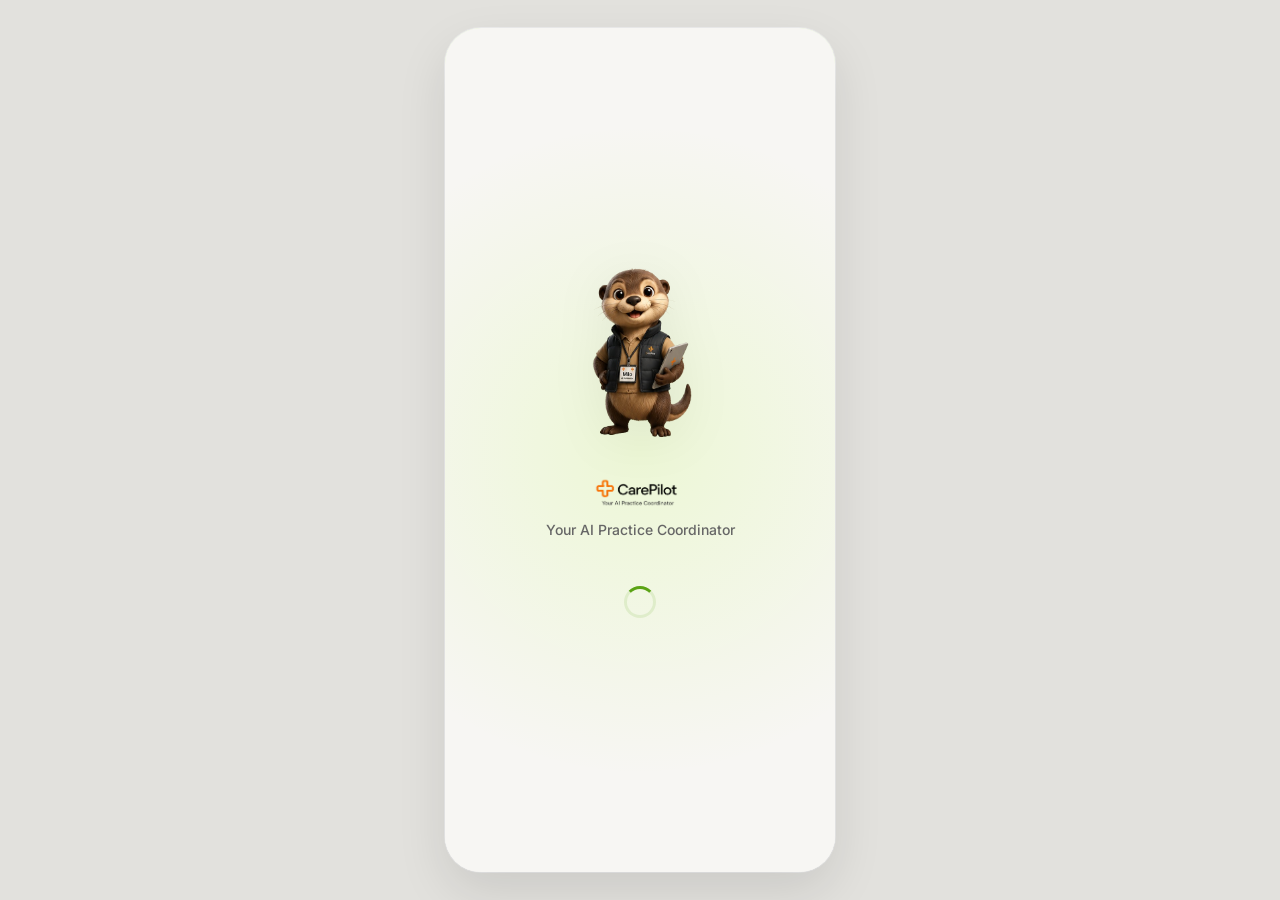
==== commit 6041ac14: "Add files via upload" ====
--- a/index.html
+++ b/index.html
@@ -10,10 +10,8 @@
 
 <body>
 
-  <!-- Premium Device Frame Mockup to center and simulate the mobile viewport -->
-  <div class="device-mockup">
-    <div class="device-notch"></div>
-    <div class="device-screen">
+  <!-- Device screen wrapper simulating mobile width of 390px -->
+  <div class="device-screen">
 
       <!-- Startup Loading Screen Overlay -->
       <div id="loading-screen" class="loading-screen">
@@ -34,28 +32,7 @@
         </div>
       </div>
 
-      <!-- Top Status Bar Emulation -->
-      <div class="status-bar">
-        <span class="status-time" id="current-time">09:41</span>
-        <div class="status-icons">
-          <!-- Signal Icon -->
-          <svg viewBox="0 0 24 24" class="status-icon">
-            <path d="M2 22h20V2z" fill="currentColor" />
-          </svg>
-          <!-- Wifi Icon -->
-          <svg viewBox="0 0 24 24" class="status-icon">
-            <path
-              d="M12 21c-2.97 0-5.67-1.2-7.62-3.12l1.41-1.41C7.4 18.09 9.6 19 12 19s4.6-.91 6.21-2.53l1.41 1.41C17.67 19.8 14.97 21 12 21zm0-4c-1.9 0-3.61-.77-4.85-2l1.41-1.41C9.43 14.47 10.66 15 12 15s2.57-.53 3.44-1.41l1.41 1.41C15.61 16.23 13.9 17 12 17zm0-4c-.81 0-1.54-.33-2.07-.86l2.07-2.07 2.07 2.07c-.53.53-1.26.86-2.07.86z"
-              fill="currentColor" />
-          </svg>
-          <!-- Battery Icon -->
-          <svg viewBox="0 0 24 24" class="status-icon">
-            <path
-              d="M17 5H3a2 2 0 0 0-2 2v10a2 2 0 0 0 2 2h14a2 2 0 0 0 2-2V7a2 2 0 0 0-2-2zm1 9h-2V9h2v5zm4-5v6h-2V9h2z"
-              fill="currentColor" />
-          </svg>
-        </div>
-      </div>
+
 
       <!-- Main Canvas Area -->
       <div class="canvas-area" id="canvas-area">
@@ -784,11 +761,7 @@
         </button>
       </nav>
 
-      <!-- iPhone Home Indicator line for realism -->
-      <div class="home-indicator"></div>
-
     </div>
-  </div>
 
   <script src="app.js"></script>
 </body>
--- a/index.css
+++ b/index.css
@@ -1,64 +1,42 @@
-/* ============================================================
-   CarePilot — "Aurora Glass" design system
-   Glassmorphism over a living light-field, anchored by an
-   accessible care-green. Display: Fraunces (warm, human).
-   Body/UI: Instrument Sans (crisp, geometric-humanist).
-   ============================================================ */
-
-@import url('https://fonts.googleapis.com/css2?family=Fraunces:ital,opsz,wght@0,9..144,500;0,9..144,600;1,9..144,500;1,9..144,600&family=Instrument+Sans:ital,wght@0,400;0,500;0,600;0,700;1,400&display=swap');
-
-/* ---------- Design tokens ---------- */
+/* CarePilot Foundational CSS Stylesheet */
+
+@import url('https://fonts.googleapis.com/css2?family=Inter:wght@400;500;600&family=Outfit:wght@500;600;700&display=swap');
+
+/* CSS Variables for Premium Soft UI Design System */
 :root {
-  color-scheme: light;
-
-  /* Brand */
-  --care-green: #A6E22E;          /* action surfaces (with ink text) */
-  --care-green-soft: #D9F79F;     /* tints */
-  --care-green-deep: #4C7A0B;     /* accessible green text on light */
-  --ink: #171D10;                 /* near-black with a green undertone */
-  --ink-2: #4A5340;
-  --ink-3: #7C8471;
-
-  /* Aurora field */
-  --field-top: #F2F6EA;
-  --field-bottom: #EEF0F4;
-
-  /* Glass */
-  --glass-bg: rgba(255, 255, 255, 0.58);
-  --glass-bg-strong: rgba(255, 255, 255, 0.78);
-  --glass-border: rgba(255, 255, 255, 0.85);
-  --glass-border-btm: rgba(23, 29, 16, 0.07);
-  --glass-blur: 18px;
-
-  /* Semantic */
-  --success: #3E9B4F;
-  --warning: #C77800;
-  --error: #D6383E;
-  --info: #2E6FD8;
-
-  /* Elevation */
-  --shadow-1: 0 2px 8px rgba(23, 29, 16, 0.04), 0 12px 32px rgba(23, 29, 16, 0.07);
-  --shadow-2: 0 4px 16px rgba(23, 29, 16, 0.06), 0 20px 48px rgba(23, 29, 16, 0.10);
-  --shadow-milo: 0 10px 30px rgba(122, 186, 28, 0.40);
-
-  /* Shape */
-  --radius-cards: 24px;
-  --radius-buttons: 16px;
+  --primary: #B8FF3D; /* Care Green */
+  --bg-color: #F7F6F3; /* Warm Neutral Background */
+  --surface: #FFFFFF; /* Clean Surface */
+  --divider: #ECECEC; /* Subtle border lines */
+  
+  /* Text Colors */
+  --text-primary: #111111;
+  --text-secondary: #666666;
+  --text-tertiary: #999999;
+  --text-disabled: #CFCFCF;
+  
+  /* Semantic Colors */
+  --success: #6BCB77;
+  --warning: #FFB020;
+  --error: #E5484D;
+  --info: #4B8DFF;
+  
+  /* Design Tokens */
+  --shadow-elevation: 0px 8px 30px rgba(0,0,0,0.05);
+  --shadow-milo: 0px 10px 25px rgba(184, 255, 61, 0.35);
+  --shadow-active-item: 0px 4px 15px rgba(0,0,0,0.03);
+  
+  --radius-cards: 28px;
+  --radius-buttons: 20px;
   --radius-inputs: 18px;
-  --radius-nav: 30px;
-
-  /* Motion */
-  --ease-spring: cubic-bezier(0.34, 1.4, 0.44, 1);
-  --ease-out: cubic-bezier(0.22, 1, 0.36, 1);
-  --motion-fast: 180ms var(--ease-out);
-  --motion-normal: 360ms var(--ease-out);
-
-  /* Type */
-  --font-display: 'Fraunces', Georgia, serif;
-  --font-body: 'Instrument Sans', -apple-system, BlinkMacSystemFont, 'Segoe UI', sans-serif;
-}
-
-/* ---------- Reset ---------- */
+  --radius-bottom-nav: 32px;
+  
+  /* Transition speed */
+  --motion-fast: 200ms ease;
+  --motion-normal: 250ms cubic-bezier(0.16, 1, 0.3, 1); /* Apple-like ease-out */
+}
+
+/* Reset & Document Styles */
 * {
   box-sizing: border-box;
   margin: 0;
@@ -66,1084 +44,810 @@
   -webkit-tap-highlight-color: transparent;
 }
 
-button {
-  font: inherit;
-  color: inherit;
-  background: none;
-  border: none;
-  cursor: pointer;
-  text-align: left;
-}
-
-/* Visible, branded focus ring for keyboard users */
-:focus-visible {
-  outline: 2.5px solid var(--care-green-deep);
-  outline-offset: 2px;
-  border-radius: 8px;
-}
-
 body {
-  font-family: var(--font-body);
-  color: var(--ink);
-  background:
-    radial-gradient(1200px 800px at 20% -10%, #DCEFC2 0%, transparent 55%),
-    radial-gradient(1000px 700px at 110% 110%, #D5E3F5 0%, transparent 55%),
-    linear-gradient(180deg, #E7EAE0, #DFE3DA);
+  font-family: 'Inter', -apple-system, BlinkMacSystemFont, sans-serif;
+  background-color: #E2E1DD; /* Nice contrasting desktop background */
+  color: var(--text-primary);
   display: flex;
   justify-content: center;
   align-items: center;
   min-height: 100vh;
-  min-height: 100dvh;
   overflow: hidden;
 }
 
-/* ---------- Device frame (desktop preview) ---------- */
-.device-mockup {
+/* --- Simulated Mobile Screen Container --- */
+.device-screen {
   position: relative;
   width: 390px;
   height: 844px;
-  background: #14161A;
-  border-radius: 52px;
-  padding: 12px;
-  box-shadow:
-    0 40px 90px rgba(10, 14, 6, 0.35),
-    0 0 0 3px #2B2E33,
-    inset 0 0 3px rgba(255,255,255,0.25);
+  background-color: var(--bg-color);
+  border-radius: 36px;
+  overflow: hidden;
   display: flex;
   flex-direction: column;
-  flex-shrink: 0;
-}
-
-.device-notch {
+  box-shadow: 0px 20px 50px rgba(0, 0, 0, 0.1), 0px 0px 0px 1px var(--divider);
+}
+
+.status-icons {
+  display: flex;
+  gap: 6px;
+  align-items: center;
+}
+
+.status-icon {
+  width: 17px;
+  height: 17px;
+  color: var(--text-primary);
+}
+
+/* --- Main Canvas Area --- */
+.canvas-area {
+  flex: 1;
+  overflow-y: scroll;
+  overflow-x: hidden;
+  padding: 8px 24px 120px 24px; /* Bottom padding set to 120px */
+  position: relative;
+  scroll-behavior: smooth;
+  scrollbar-width: none; /* Hide scrollbar for Firefox */
+  -ms-overflow-style: none; /* Hide scrollbar for IE/Edge */
+}
+
+/* Hide webkit scrollbar to maintain clean premium look */
+.canvas-area::-webkit-scrollbar {
+  display: none;
+}
+
+/* --- Screen Views & Animations --- */
+.screen-view {
+  display: none;
+}
+
+.screen-view.active {
+  display: block;
+  animation: viewFadeIn var(--motion-normal);
+}
+
+@keyframes viewFadeIn {
+  from {
+    opacity: 0;
+    transform: translateY(8px);
+  }
+  to {
+    opacity: 1;
+    transform: translateY(0);
+  }
+}
+
+/* --- Premium Typography Styles --- */
+.screen-header {
+  display: flex;
+  justify-content: space-between;
+  align-items: center;
+  margin-top: 12px;
+  margin-bottom: 20px;
+}
+
+.header-profile {
+  display: flex;
+  align-items: center;
+  gap: 12px;
+}
+
+.doctor-greeting {
+  font-family: 'Inter', sans-serif;
+  font-size: 14px;
+  font-weight: 500;
+  color: var(--text-secondary);
+}
+
+.doctor-name {
+  font-family: 'Outfit', sans-serif;
+  font-size: 24px;
+  font-weight: 600;
+  color: var(--text-primary);
+  letter-spacing: -0.5px;
+}
+
+.section-title-row {
+  display: flex;
+  justify-content: space-between;
+  align-items: center;
+  margin: 24px 0 14px 0;
+}
+
+.section-title {
+  font-family: 'Outfit', sans-serif;
+  font-size: 18px;
+  font-weight: 600;
+  color: var(--text-primary);
+}
+
+.section-link {
+  font-size: 14px;
+  font-weight: 500;
+  color: var(--info);
+  cursor: pointer;
+}
+
+/* --- Buttons & UI Elements --- */
+.icon-btn {
+  width: 40px;
+  height: 40px;
+  border-radius: 50%;
+  background: var(--surface);
+  border: 1px solid var(--divider);
+  display: flex;
+  align-items: center;
+  justify-content: center;
+  cursor: pointer;
+  color: var(--text-primary);
+  transition: transform var(--motion-fast);
+}
+
+.icon-btn:active {
+  transform: scale(0.95);
+}
+
+.icon-btn.primary-bg {
+  background: var(--text-primary);
+  color: var(--surface);
+  border: none;
+}
+
+.icon-btn svg {
+  width: 20px;
+  height: 20px;
+  stroke: currentColor;
+  stroke-width: 2;
+  fill: none;
+}
+
+/* Avatar Gradients */
+.avatar-gradient {
+  width: 40px;
+  height: 40px;
+  border-radius: 50%;
+  background: linear-gradient(135deg, #FFB020, #FF5C00);
+  color: var(--surface);
+  display: flex;
+  align-items: center;
+  justify-content: center;
+  font-family: 'Outfit', sans-serif;
+  font-weight: 600;
+  font-size: 15px;
+}
+
+.avatar-gradient.large {
+  width: 60px;
+  height: 60px;
+  font-size: 20px;
+}
+
+.avatar-gradient.secondary {
+  background: linear-gradient(135deg, #4B8DFF, #0055FF);
+}
+
+.avatar-gradient.tertiary {
+  background: linear-gradient(135deg, #6BCB77, #1E824C);
+}
+
+.avatar-gradient.info {
+  background: linear-gradient(135deg, #B8FF3D, #2ECC71);
+  color: var(--text-primary);
+}
+
+/* Search Bar styling */
+.search-container {
+  position: relative;
+  margin-bottom: 16px;
+}
+
+.search-input {
+  width: 100%;
+  height: 52px;
+  background: var(--surface);
+  border: 1px solid var(--divider);
+  border-radius: var(--radius-inputs);
+  padding: 0 16px 0 46px;
+  font-family: 'Inter', sans-serif;
+  font-size: 14px;
+  color: var(--text-primary);
+  outline: none;
+  transition: border-color var(--motion-fast), box-shadow var(--motion-fast);
+}
+
+.search-input::placeholder {
+  color: var(--text-tertiary);
+}
+
+.search-input:focus {
+  border-color: #B8FF3D;
+  box-shadow: 0 0 0 3px rgba(184, 255, 61, 0.15);
+}
+
+.search-icon {
   position: absolute;
-  top: 20px;
+  left: 16px;
+  top: 50%;
+  transform: translateY(-50%);
+  width: 18px;
+  height: 18px;
+  stroke: var(--text-tertiary);
+  stroke-width: 2;
+  fill: none;
+}
+
+/* Filter Strip (horizontal scrolling) */
+.filter-strip {
+  display: flex;
+  gap: 8px;
+  overflow-x: auto;
+  padding-bottom: 4px;
+  margin-bottom: 20px;
+  scrollbar-width: none; /* Firefox */
+}
+
+.filter-strip::-webkit-scrollbar {
+  display: none; /* Safari/Chrome */
+}
+
+.filter-pill {
+  white-space: nowrap;
+  padding: 8px 16px;
+  background: var(--surface);
+  border: 1px solid var(--divider);
+  border-radius: 99px;
+  font-size: 13px;
+  font-weight: 500;
+  color: var(--text-secondary);
+  cursor: pointer;
+  transition: all var(--motion-fast);
+}
+
+.filter-pill.active {
+  background: var(--text-primary);
+  color: var(--surface);
+  border-color: var(--text-primary);
+}
+
+/* --- Persistent Floating Bottom Navigation Bar --- */
+.bottom-nav {
+  position: absolute;
+  bottom: 24px;
+  left: 24px;
+  right: 24px;
+  height: 80px;
+  background: var(--surface);
+  box-shadow: var(--shadow-elevation);
+  border-radius: var(--radius-bottom-nav);
+  display: flex;
+  justify-content: space-between;
+  align-items: center;
+  padding: 0 16px;
+  z-index: 95;
+  user-select: none;
+}
+
+.nav-item {
+  flex: 1;
+  height: 100%;
+  display: flex;
+  flex-direction: column;
+  align-items: center;
+  justify-content: center;
+  background: none;
+  border: none;
+  color: var(--text-tertiary);
+  font-family: 'Inter', sans-serif;
+  font-size: 11px;
+  font-weight: 500;
+  cursor: pointer;
+  gap: 4px;
+  transition: color var(--motion-fast), transform var(--motion-fast);
+  position: relative;
+}
+
+.nav-item::after {
+  content: '';
+  position: absolute;
+  bottom: 12px;
+  width: 4px;
+  height: 4px;
+  background-color: var(--text-primary);
+  border-radius: 50%;
+  opacity: 0;
+  transition: opacity var(--motion-fast);
+}
+
+.nav-item.active {
+  color: var(--text-primary);
+  font-weight: 600;
+}
+
+.nav-item.active::after {
+  opacity: 1;
+}
+
+.nav-item svg {
+  width: 22px;
+  height: 22px;
+  stroke: currentColor;
+  stroke-width: 2;
+  fill: none;
+  transition: transform var(--motion-fast);
+}
+
+.nav-item:active svg {
+  transform: scale(0.9);
+}
+
+.nav-spacer {
+  flex: 1.2; /* Slightly larger width spacer to give the Milo button breathing room */
+  pointer-events: none;
+}
+
+/* --- Milo Circular Floating Action Button --- */
+.milo-btn {
+  position: absolute;
   left: 50%;
   transform: translateX(-50%);
-  width: 106px;
-  height: 28px;
-  background: #14161A;
-  border-radius: 20px;
-  z-index: 100;
-}
-
-.device-screen {
-  position: relative;
+  top: -38px; /* Perfectly centers vertically on the 80px container's top edge (height 76px) */
+  width: 76px;
+  height: 76px;
+  border-radius: 50%;
+  background: var(--primary); /* Care Green */
+  border: 4px solid var(--surface); /* Subtle white border overlapping nav bar */
+  box-shadow: 0px 8px 24px rgba(184, 255, 61, 0.35), 0px 4px 10px rgba(0,0,0,0.05);
+  display: flex;
+  align-items: center;
+  justify-content: center;
+  z-index: 99;
+  cursor: pointer;
+  outline: none;
+  transition: transform var(--motion-fast), box-shadow var(--motion-fast);
+}
+
+.milo-btn-inner {
   width: 100%;
   height: 100%;
-  background: linear-gradient(180deg, var(--field-top), var(--field-bottom));
-  border-radius: 40px;
+  border-radius: 50%;
+  display: flex;
+  align-items: center;
+  justify-content: center;
   overflow: hidden;
+}
+
+.milo-img {
+  width: 58px;
+  height: 58px;
+  object-fit: contain;
+  transition: transform var(--motion-normal);
+}
+
+/* Hover and Click states for Milo */
+.milo-btn:hover {
+  transform: translateX(-50%) translateY(-3px) scale(1.05);
+  box-shadow: 0px 12px 28px rgba(184, 255, 61, 0.45), 0px 6px 12px rgba(0,0,0,0.08);
+}
+
+.milo-btn:active {
+  transform: translateX(-50%) translateY(0) scale(0.95);
+}
+
+.milo-btn.active {
+  box-shadow: 0px 0px 0px 3px var(--surface), 0px 8px 30px rgba(184, 255, 61, 0.5);
+  transform: translateX(-50%) translateY(-2px);
+}
+
+.milo-btn.active .milo-img {
+  transform: scale(1.05);
+}
+
+
+
+/* --- Card Styles (Core component) --- */
+.appointment-card {
+  background: var(--surface);
+  border-radius: var(--radius-cards);
+  padding: 20px;
+  display: flex;
+  margin-bottom: 12px;
+  box-shadow: var(--shadow-elevation);
+  border: 1px solid transparent;
+  transition: transform var(--motion-fast), border-color var(--motion-fast);
+}
+
+.appointment-card:active {
+  transform: scale(0.98);
+}
+
+.appointment-card.urgent {
+  border-left: 5px solid var(--error);
+}
+
+.appointment-time-col {
   display: flex;
   flex-direction: column;
-  isolation: isolate;
-}
-
-/* ---------- Aurora ambient background (signature) ---------- */
-.aurora {
+  width: 60px;
+  justify-content: center;
+}
+
+.time-text {
+  font-family: 'Outfit', sans-serif;
+  font-size: 16px;
+  font-weight: 700;
+  color: var(--text-primary);
+}
+
+.duration-text {
+  font-size: 11px;
+  color: var(--text-tertiary);
+  margin-top: 2px;
+}
+
+.appointment-divider {
+  width: 1px;
+  background: var(--divider);
+  margin: 0 16px;
+}
+
+.appointment-info-col {
+  flex: 1;
+  display: flex;
+  flex-direction: column;
+  justify-content: center;
+}
+
+.patient-name {
+  font-family: 'Outfit', sans-serif;
+  font-size: 16px;
+  font-weight: 600;
+  color: var(--text-primary);
+}
+
+.appointment-reason {
+  font-size: 13px;
+  color: var(--text-secondary);
+  margin-top: 2px;
+}
+
+.appointment-meta {
+  display: flex;
+  margin-top: 6px;
+}
+
+/* Badges styling */
+.badge {
+  padding: 4px 8px;
+  border-radius: 99px;
+  font-size: 10px;
+  font-weight: 600;
+  text-transform: uppercase;
+  letter-spacing: 0.5px;
+}
+
+.badge-urgent {
+  background: #FEECEB;
+  color: var(--error);
+}
+
+.badge-neutral {
+  background: #F0F0F0;
+  color: var(--text-secondary);
+}
+
+.badge-success {
+  background: #E8F8EE;
+  color: var(--success);
+}
+
+/* --- Milo AI Suggestion Card --- */
+.milo-suggestion-card {
+  background: var(--surface);
+  border: 1px solid var(--divider);
+  border-radius: var(--radius-cards);
+  padding: 20px;
+  box-shadow: var(--shadow-elevation);
+  margin-bottom: 20px;
+  position: relative;
+  overflow: hidden;
+}
+
+.milo-suggestion-card::before {
+  content: '';
   position: absolute;
-  inset: 0;
-  z-index: 0;
-  overflow: hidden;
-  pointer-events: none;
-}
-
-.aurora-blob {
+  left: 0;
+  top: 0;
+  bottom: 0;
+  width: 6px;
+  background-color: var(--primary);
+}
+
+.milo-suggestion-header {
+  display: flex;
+  align-items: center;
+  gap: 8px;
+  margin-bottom: 12px;
+}
+
+.milo-mini-avatar {
+  width: 24px;
+  height: 24px;
+  border-radius: 50%;
+  background: var(--primary);
+  object-fit: contain;
+}
+
+.milo-badge {
+  font-size: 10px;
+  font-weight: 700;
+  color: var(--text-secondary);
+  letter-spacing: 1px;
+}
+
+.milo-suggestion-text {
+  font-size: 14px;
+  color: var(--text-secondary);
+  line-height: 1.5;
+  margin-bottom: 14px;
+}
+
+.milo-suggestion-text strong {
+  color: var(--text-primary);
+}
+
+.milo-suggestion-actions {
+  display: flex;
+  justify-content: flex-end;
+  gap: 8px;
+}
+
+.btn {
+  border: none;
+  font-family: 'Inter', sans-serif;
+  font-size: 13px;
+  font-weight: 600;
+  padding: 10px 16px;
+  border-radius: var(--radius-buttons);
+  cursor: pointer;
+  transition: transform var(--motion-fast), opacity var(--motion-fast);
+}
+
+.btn:active {
+  transform: scale(0.97);
+}
+
+.btn-sm {
+  font-size: 12px;
+  padding: 8px 12px;
+  border-radius: 14px;
+}
+
+.btn-primary {
+  background: var(--text-primary);
+  color: var(--surface);
+}
+
+.btn-secondary {
+  background: #F0F0F0;
+  color: var(--text-secondary);
+}
+
+/* --- Calendar Strip --- */
+.calendar-strip {
+  display: flex;
+  justify-content: space-between;
+  margin-bottom: 16px;
+}
+
+.calendar-day {
+  flex: 1;
+  height: 80px;
+  background: var(--surface);
+  border-radius: 20px;
+  display: flex;
+  flex-direction: column;
+  align-items: center;
+  justify-content: center;
+  margin: 0 4px;
+  border: 1px solid var(--divider);
+  cursor: pointer;
+  transition: all var(--motion-fast);
+}
+
+.calendar-day.active {
+  background: var(--text-primary);
+  border-color: var(--text-primary);
+  color: var(--surface);
+  box-shadow: 0px 8px 20px rgba(0,0,0,0.15);
+}
+
+.calendar-day.active .day-label {
+  color: rgba(255, 255, 255, 0.7);
+}
+
+.calendar-day.active .day-number {
+  color: var(--surface);
+}
+
+.day-label {
+  font-size: 11px;
+  color: var(--text-tertiary);
+  font-weight: 500;
+  text-transform: uppercase;
+}
+
+.day-number {
+  font-family: 'Outfit', sans-serif;
+  font-size: 18px;
+  font-weight: 700;
+  color: var(--text-primary);
+  margin-top: 4px;
+}
+
+/* --- Timeline Layout --- */
+.timeline-container {
+  display: flex;
+  flex-direction: column;
+  margin-top: 14px;
+  position: relative;
+  padding-left: 20px;
+}
+
+.timeline-container::before {
+  content: '';
   position: absolute;
+  left: 0;
+  top: 10px;
+  bottom: 10px;
+  width: 2px;
+  background-color: var(--divider);
+}
+
+.timeline-item {
+  display: flex;
+  margin-bottom: 16px;
+  position: relative;
+}
+
+.timeline-item::before {
+  content: '';
+  position: absolute;
+  left: -24px;
+  top: 8px;
+  width: 10px;
+  height: 10px;
   border-radius: 50%;
-  filter: blur(60px);
-  opacity: 0.55;
-  will-change: transform;
-}
-
-.blob-a {
-  width: 340px; height: 340px;
-  top: -120px; left: -80px;
-  background: radial-gradient(circle, #C8F281 0%, rgba(200,242,129,0) 70%);
-  animation: drift-a 26s ease-in-out infinite alternate;
-}
-
-.blob-b {
-  width: 300px; height: 300px;
-  top: 30%; right: -140px;
-  background: radial-gradient(circle, #BFD9FA 0%, rgba(191,217,250,0) 70%);
-  animation: drift-b 32s ease-in-out infinite alternate;
-}
-
-.blob-c {
-  width: 380px; height: 380px;
-  bottom: -160px; left: 10%;
-  background: radial-gradient(circle, #E9F5CF 0%, rgba(233,245,207,0) 70%);
-  animation: drift-c 38s ease-in-out infinite alternate;
-}
-
-@keyframes drift-a { to { transform: translate(60px, 50px) scale(1.15); } }
-@keyframes drift-b { to { transform: translate(-70px, -40px) scale(1.1); } }
-@keyframes drift-c { to { transform: translate(50px, -60px); } }
-
-/* ---------- Status bar ---------- */
-.status-bar {
-  height: 48px;
-  padding: 6px 30px 0;
-  display: flex;
-  justify-content: space-between;
-  align-items: center;
-  color: var(--ink);
+  background: var(--surface);
+  border: 2px solid var(--text-tertiary);
+  transition: border-color var(--motion-fast);
+}
+
+.timeline-item:hover::before {
+  border-color: var(--primary);
+  background: var(--primary);
+}
+
+.timeline-time {
+  width: 70px;
+  font-size: 12px;
+  font-weight: 600;
+  color: var(--text-secondary);
+  padding-top: 6px;
+}
+
+.timeline-content {
+  flex: 1;
+  background: var(--surface);
+  border-radius: 20px;
+  padding: 12px 16px;
+  border: 1px solid var(--divider);
+  box-shadow: 0px 4px 10px rgba(0,0,0,0.02);
+}
+
+.timeline-content.urgent {
+  border-left: 4px solid var(--error);
+}
+
+.timeline-content.break {
+  background: #F1F0EC;
+  border-style: dashed;
+}
+
+.timeline-title {
+  font-family: 'Outfit', sans-serif;
   font-size: 14px;
   font-weight: 600;
-  letter-spacing: 0.2px;
-  z-index: 90;
-  user-select: none;
-}
-
-.status-icons { display: flex; gap: 6px; align-items: center; }
-.status-icon { width: 16px; height: 16px; color: var(--ink); }
-
-/* ---------- Canvas ---------- */
-.canvas-area {
-  flex: 1;
-  overflow-y: auto;
-  overflow-x: hidden;
-  padding: 6px 22px 132px;
+}
+
+.timeline-subtitle {
+  font-size: 12px;
+  color: var(--text-secondary);
+  margin-top: 2px;
+}
+
+/* --- Milo Chat View Layout --- */
+.milo-chat-header {
+  display: flex;
+  align-items: center;
+  gap: 12px;
+  margin-top: 12px;
+  margin-bottom: 14px;
+  padding-bottom: 12px;
+  border-bottom: 1px solid var(--divider);
+}
+
+.milo-profile-pic {
   position: relative;
-  z-index: 1;
-  scrollbar-width: none;
-  -ms-overflow-style: none;
-  overscroll-behavior: contain;
-  -webkit-overflow-scrolling: touch;
-}
-
-.canvas-area::-webkit-scrollbar { display: none; }
-
-/* ---------- View switching + staggered entrance ---------- */
-.screen-view { display: none; }
-
-.screen-view.active { display: block; }
-
-.stagger {
-  opacity: 0;
-  transform: translateY(14px);
-  animation: rise 520ms var(--ease-out) forwards;
-  animation-delay: calc(var(--i, 0) * 55ms);
-}
-
-@keyframes rise {
-  to { opacity: 1; transform: translateY(0); }
-}
-
-/* ---------- Typography ---------- */
-.screen-header {
-  display: flex;
-  justify-content: space-between;
-  align-items: flex-start;
-  margin: 14px 0 22px;
-}
-
-.header-eyebrow {
-  font-size: 12px;
-  font-weight: 600;
-  text-transform: uppercase;
-  letter-spacing: 1.6px;
-  color: var(--care-green-deep);
-  margin-bottom: 6px;
-}
-
-.header-display {
-  font-family: var(--font-display);
-  font-size: 30px;
-  line-height: 1.14;
-  font-weight: 500;
-  letter-spacing: -0.4px;
-  color: var(--ink);
-}
-
-.header-display em {
-  font-style: italic;
-  font-weight: 600;
-  color: var(--care-green-deep);
-}
-
-.section-title {
-  font-family: var(--font-body);
-  font-size: 17px;
-  font-weight: 700;
-  letter-spacing: -0.3px;
-  color: var(--ink);
-}
-
-.section-header-row {
-  display: flex;
-  justify-content: space-between;
-  align-items: center;
-  margin: 26px 0 12px;
-}
-
-.section-link {
-  font-size: 13px;
-  font-weight: 600;
-  color: var(--ink-2);
-  display: inline-flex;
-  align-items: center;
-  gap: 3px;
-  padding: 6px 8px;
-  margin: -6px -8px;
-  border-radius: 10px;
-  transition: color var(--motion-fast), background var(--motion-fast);
-}
-
-.section-link:hover {
-  color: var(--ink);
-  background: rgba(255,255,255,0.6);
-}
-
-.inline-chevron {
-  width: 11px; height: 11px;
-  stroke: currentColor; stroke-width: 3; fill: none;
-}
-
-/* ---------- Glass card base ---------- */
-.glass-card {
-  background: var(--glass-bg);
-  -webkit-backdrop-filter: blur(var(--glass-blur)) saturate(1.4);
-  backdrop-filter: blur(var(--glass-blur)) saturate(1.4);
-  border: 1px solid var(--glass-border-btm);
-  border-top-color: var(--glass-border);
-  border-radius: var(--radius-cards);
-  box-shadow: var(--shadow-1);
-  position: relative;
-}
-
-/* ---------- Buttons & controls ---------- */
-.icon-btn {
   width: 44px;
   height: 44px;
   border-radius: 50%;
-  display: flex;
-  align-items: center;
-  justify-content: center;
-  color: var(--ink);
-  position: relative;
-  flex-shrink: 0;
-  transition: transform var(--motion-fast), box-shadow var(--motion-fast);
-}
-
-.icon-btn.glass {
-  background: var(--glass-bg-strong);
-  -webkit-backdrop-filter: blur(14px);
-  backdrop-filter: blur(14px);
-  border: 1px solid var(--glass-border-btm);
-  border-top-color: var(--glass-border);
-  box-shadow: var(--shadow-1);
-}
-
-.icon-btn:hover { transform: translateY(-1px); box-shadow: var(--shadow-2); }
-.icon-btn:active { transform: scale(0.94); }
-
-.icon-btn.primary-bg {
-  background: var(--ink);
-  color: #fff;
-  box-shadow: 0 8px 20px rgba(23,29,16,0.28);
-}
-
-.icon-btn svg {
-  width: 20px; height: 20px;
-  stroke: currentColor; stroke-width: 2; fill: none;
-}
-
-.notif-dot {
-  position: absolute;
-  top: 10px; right: 11px;
-  width: 8px; height: 8px;
-  border-radius: 50%;
-  background: var(--error);
-  border: 2px solid #fff;
-}
-
-/* ---------- Milo greeting ---------- */
-.milo-greeting-card {
-  display: flex;
-  align-items: flex-start;
-  gap: 10px;
-  margin-bottom: 18px;
-  user-select: none;
-}
-
-.milo-greeting-avatar-container {
-  flex: 0 0 92px;
-  height: 92px;
-  position: relative;
-  display: flex;
-  align-items: center;
-  justify-content: center;
-}
-
-.milo-halo {
-  position: absolute;
-  inset: 8px;
-  border-radius: 50%;
-  background: radial-gradient(circle, rgba(166,226,46,0.45) 0%, rgba(166,226,46,0) 70%);
-  animation: halo-pulse 3.2s ease-in-out infinite;
-}
-
-@keyframes halo-pulse {
-  0%, 100% { transform: scale(1); opacity: 0.8; }
-  50% { transform: scale(1.18); opacity: 0.45; }
-}
-
-.milo-greeting-avatar {
-  width: 92px; height: 92px;
-  object-fit: contain;
-  position: relative;
-  filter: drop-shadow(0 10px 18px rgba(23,29,16,0.18));
-  animation: milo-float 4.5s ease-in-out infinite;
-}
-
-@keyframes milo-float {
-  0%, 100% { transform: translateY(0); }
-  50% { transform: translateY(-5px); }
-}
-
-.milo-speech-bubble {
-  flex: 1;
-  padding: 14px 16px 12px;
-  border-radius: 22px;
-}
-
-.milo-speech-bubble::before {
-  content: '';
-  position: absolute;
-  left: -7px;
-  top: 26px;
-  width: 14px; height: 14px;
-  background: inherit;
-  -webkit-backdrop-filter: inherit;
-  backdrop-filter: inherit;
-  border-left: 1px solid var(--glass-border-btm);
-  border-bottom: 1px solid var(--glass-border-btm);
-  transform: rotate(45deg);
-  border-radius: 3px;
-}
-
-.milo-bubble-title {
-  font-family: var(--font-display);
-  font-style: italic;
-  font-size: 15px;
-  font-weight: 600;
-  color: var(--care-green-deep);
-  margin-bottom: 4px;
-}
-
-.milo-bubble-text {
-  font-size: 13.5px;
-  color: var(--ink-2);
-  line-height: 1.5;
-}
-
-.milo-bubble-text strong { color: var(--ink); font-weight: 600; }
-
-.open-milo-chat-btn {
-  display: inline-flex;
-  align-items: center;
-  gap: 5px;
-  background: var(--ink);
-  color: #F4FBE8;
-  border-radius: 99px;
-  padding: 8px 14px;
-  font-size: 12px;
-  font-weight: 600;
-  margin-top: 10px;
-  float: right;
-  box-shadow: 0 6px 16px rgba(23,29,16,0.25);
-  transition: transform var(--motion-fast), box-shadow var(--motion-fast);
-}
-
-.open-milo-chat-btn:hover {
-  transform: translateY(-1px);
-  box-shadow: 0 10px 22px rgba(23,29,16,0.3);
-}
-
-.open-milo-chat-btn:active { transform: translateY(0) scale(0.97); }
-
-/* ---------- Clinic selector ---------- */
-.clinic-selector-card {
-  width: 100%;
-  padding: 14px 18px;
-  display: flex;
-  align-items: center;
-  gap: 14px;
-  margin-bottom: 18px;
-  transition: transform var(--motion-fast), box-shadow var(--motion-fast);
-}
-
-.clinic-selector-card:hover { box-shadow: var(--shadow-2); }
-.clinic-selector-card:active { transform: scale(0.985); }
-
-.clinic-icon-container {
-  width: 46px; height: 46px;
-  background: linear-gradient(145deg, var(--care-green-soft), #C0EA6C);
-  border-radius: 15px;
-  display: flex;
-  align-items: center;
-  justify-content: center;
-  color: var(--care-green-deep);
-  flex-shrink: 0;
-  box-shadow: inset 0 1px 0 rgba(255,255,255,0.7);
-}
-
-.clinic-svg-icon { width: 22px; height: 22px; }
-
-.clinic-details-container {
-  flex: 1;
-  display: flex;
-  flex-direction: column;
-  gap: 3px;
-}
-
-.clinic-title-row { display: flex; align-items: center; gap: 6px; }
-
-.clinic-name {
-  font-size: 15.5px;
-  font-weight: 700;
-  letter-spacing: -0.2px;
-  color: var(--ink);
-}
-
-.chevron-down-icon {
-  width: 18px; height: 18px;
-  stroke: var(--ink-3); stroke-width: 2; fill: none;
-  transition: transform var(--motion-fast);
-}
-
-.clinic-selector-card:hover .chevron-down-icon { transform: translateY(2px); }
-
-.clinic-location-row { display: flex; align-items: center; gap: 4px; }
-.location-pin-icon { width: 13px; height: 13px; color: var(--ink-3); }
-
-.clinic-location {
-  font-size: 12.5px;
-  color: var(--ink-2);
-  font-weight: 500;
-}
-
-/* ---------- Availability card ---------- */
-.availability-card {
-  padding: 18px;
-  margin-bottom: 8px;
-}
-
-.card-header-row {
-  display: flex;
-  justify-content: space-between;
-  align-items: center;
-  margin-bottom: 14px;
-}
-
-.card-header-title {
-  font-size: 14.5px;
-  font-weight: 700;
-  letter-spacing: -0.2px;
-  color: var(--ink);
-}
-
-.card-header-link {
-  font-size: 12px;
-  font-weight: 600;
-  color: var(--ink-2);
-  display: inline-flex;
-  align-items: center;
-  gap: 3px;
-  padding: 6px 8px;
-  margin: -6px -8px;
-  border-radius: 10px;
-  transition: color var(--motion-fast), background var(--motion-fast);
-}
-
-.card-header-link:hover { color: var(--ink); background: rgba(255,255,255,0.65); }
-
-.availability-days-row {
-  display: flex;
-  justify-content: space-between;
-  gap: 2px;
-  margin-bottom: 16px;
-}
-
-.day-pill {
-  flex: 1;
-  min-width: 0;
-  height: 74px;
-  border-radius: 16px;
-  display: flex;
-  flex-direction: column;
-  align-items: center;
-  justify-content: center;
-  gap: 3px;
-  transition: background var(--motion-fast), transform var(--motion-fast), box-shadow var(--motion-fast);
-}
-
-.day-pill:hover { background: rgba(255,255,255,0.7); }
-
-.day-pill.active {
-  background: linear-gradient(160deg, #DBF7A6, #C6EE79);
-  box-shadow: 0 6px 16px rgba(122,186,28,0.25), inset 0 1px 0 rgba(255,255,255,0.8);
-  transform: translateY(-2px);
-}
-
-.day-name {
-  font-size: 10px;
-  font-weight: 700;
-  letter-spacing: 0.6px;
-  color: var(--ink-3);
-  text-transform: uppercase;
-}
-
-.day-pill.active .day-name { color: var(--care-green-deep); }
-
-.day-num {
-  font-size: 15px;
-  font-weight: 700;
-  color: var(--ink);
-}
-
-.day-dot {
-  width: 5px; height: 5px;
-  border-radius: 50%;
-}
-
-.day-dot.active { background: var(--success); }
-.day-dot.inactive { border: 1.3px solid var(--ink-3); background: transparent; }
-
-.availability-summary-row {
-  display: flex;
-  border-top: 1px solid rgba(23,29,16,0.08);
-  padding-top: 14px;
-}
-
-.availability-summary-col {
-  flex: 1;
-  display: flex;
-  align-items: flex-start;
-  gap: 10px;
-}
-
-.availability-summary-col:first-child {
-  border-right: 1px solid rgba(23,29,16,0.08);
-  padding-right: 10px;
-}
-
-.availability-summary-col:last-child { padding-left: 12px; }
-
-.summary-icon-container {
-  width: 34px; height: 34px;
-  border-radius: 12px;
-  background: linear-gradient(145deg, var(--care-green-soft), #CBEF84);
-  color: var(--care-green-deep);
-  display: flex;
-  align-items: center;
-  justify-content: center;
-  flex-shrink: 0;
-}
-
-.summary-icon-container.grey-bg {
-  background: rgba(23,29,16,0.06);
-  color: var(--ink-2);
-}
-
-.summary-svg-icon { width: 16px; height: 16px; stroke: currentColor; stroke-width: 2; fill: none; }
-
-.summary-text-container { display: flex; flex-direction: column; gap: 2px; }
-
-.summary-subtext { font-size: 10.5px; color: var(--ink-3); font-weight: 500; }
-
-.summary-value {
-  font-size: 12.5px;
-  font-weight: 700;
-  color: var(--ink);
-  font-variant-numeric: tabular-nums;
-}
-
-.summary-badge {
-  font-size: 9px;
-  font-weight: 700;
-  padding: 3px 8px;
-  border-radius: 7px;
-  text-transform: uppercase;
-  letter-spacing: 0.5px;
-  margin-top: 4px;
-  align-self: flex-start;
-}
-
-.badge-working { background: rgba(62,155,79,0.14); color: var(--success); }
-.badge-lunch { background: rgba(23,29,16,0.07); color: var(--ink-2); }
-
-/* ---------- Team cards ---------- */
-.team-cards-row {
-  display: flex;
-  overflow-x: auto;
-  gap: 12px;
-  margin: 0 -22px 6px;
-  padding: 4px 22px 10px;
-  scrollbar-width: none;
-  scroll-snap-type: x proximity;
-}
-
-.team-cards-row::-webkit-scrollbar { display: none; }
-
-.team-profile-card {
-  flex: 0 0 180px;
-  padding: 16px;
-  display: flex;
-  flex-direction: column;
-  scroll-snap-align: start;
-  transition: transform var(--motion-fast), box-shadow var(--motion-fast);
-}
-
-.team-profile-card:hover {
-  transform: translateY(-3px);
-  box-shadow: var(--shadow-2);
-}
-
-.team-profile-top {
-  display: flex;
-  align-items: center;
-  gap: 10px;
-  margin-bottom: 12px;
-}
-
-.team-avatar-container {
-  position: relative;
-  width: 38px; height: 38px;
-  flex-shrink: 0;
-}
-
-.team-avatar {
-  width: 38px; height: 38px;
-  border-radius: 13px;
-  color: #fff;
-  font-weight: 700;
-  font-size: 13px;
-  display: flex;
-  align-items: center;
-  justify-content: center;
-  box-shadow: inset 0 1px 0 rgba(255,255,255,0.4);
-}
-
-.bg-reddy { background: linear-gradient(135deg, #6FAFF5, #2E6FD8); }
-.bg-sen { background: linear-gradient(135deg, #F5B36F, #DF7A4A); }
-.bg-philip { background: linear-gradient(135deg, #5FDDB6, #0FA97F); }
-
-.team-status-dot {
-  position: absolute;
-  bottom: -2px; right: -2px;
-  width: 11px; height: 11px;
-  border-radius: 50%;
-  border: 2px solid #fff;
-}
-
-.team-status-dot.active { background: var(--success); }
-.team-status-dot.busy { background: var(--warning); }
-.team-status-dot.off { background: #B9BFAF; }
-
-.team-name-specialty { display: flex; flex-direction: column; gap: 1px; min-width: 0; }
-
-.team-doctor-name {
-  font-size: 13px;
-  font-weight: 700;
-  letter-spacing: -0.1px;
-  color: var(--ink);
-  white-space: nowrap;
-  overflow: hidden;
-  text-overflow: ellipsis;
-}
-
-.team-doctor-specialty { font-size: 11px; color: var(--ink-2); }
-
-.team-hours-row {
-  display: flex;
-  align-items: center;
-  gap: 5px;
-  font-size: 11px;
-  color: var(--ink-2);
-  font-weight: 500;
-  margin-bottom: 12px;
-  font-variant-numeric: tabular-nums;
-}
-
-.small-clock-icon { width: 12px; height: 12px; stroke: var(--ink-3); stroke-width: 2; fill: none; }
-
-.team-status-badge {
-  font-size: 9.5px;
-  font-weight: 700;
-  padding: 5px 10px;
-  border-radius: 9px;
-  text-transform: uppercase;
-  letter-spacing: 0.6px;
-  align-self: flex-start;
-}
-
-.badge-available { background: rgba(62,155,79,0.14); color: var(--success); }
-.badge-busy { background: rgba(199,120,0,0.13); color: var(--warning); }
-.badge-off { background: rgba(23,29,16,0.07); color: var(--ink-2); }
-
-/* ---------- Glance metrics ---------- */
-.glance-metrics-card {
-  padding: 18px 6px;
-  display: flex;
-  margin-bottom: 6px;
-}
-
-.glance-metrics-col {
-  flex: 1;
-  display: flex;
-  flex-direction: column;
-  align-items: center;
-  text-align: center;
-  padding: 0 4px;
-  border-right: 1px solid rgba(23,29,16,0.08);
-}
-
-.glance-metrics-col:last-child { border-right: none; }
-
-.glance-icon-container {
-  width: 32px; height: 32px;
-  border-radius: 11px;
-  display: flex;
-  align-items: center;
-  justify-content: center;
-  margin-bottom: 8px;
-}
-
-.text-green { background: rgba(62,155,79,0.13); color: var(--success); }
-.text-blue { background: rgba(46,111,216,0.12); color: var(--info); }
-.text-orange { background: rgba(199,120,0,0.12); color: var(--warning); }
-.text-teal { background: rgba(15,169,127,0.12); color: #0FA97F; }
-
-.glance-svg-icon { width: 15px; height: 15px; stroke: currentColor; stroke-width: 2; fill: none; }
-
-.glance-value {
-  font-family: var(--font-display);
-  font-size: 19px;
-  font-weight: 600;
-  color: var(--ink);
-  font-variant-numeric: tabular-nums;
-  letter-spacing: -0.3px;
-}
-
-.glance-label {
-  font-size: 10px;
-  font-weight: 600;
-  color: var(--ink-2);
-  margin-top: 3px;
-}
-
-.glance-caption { font-size: 9px; color: var(--ink-3); margin-top: 1px; }
-
-/* ---------- Milo suggests ---------- */
-.milo-suggests-list {
-  display: flex;
-  flex-direction: column;
-  gap: 10px;
-  margin-bottom: 10px;
-}
-
-.milo-suggests-row {
-  width: 100%;
-  padding: 13px 16px;
-  border-radius: 20px;
-  display: flex;
-  align-items: center;
-  transition: transform var(--motion-fast), box-shadow var(--motion-fast);
-}
-
-.milo-suggests-row:hover {
-  transform: translateX(3px);
-  box-shadow: var(--shadow-2);
-}
-
-.milo-suggests-row:active { transform: scale(0.985); }
-
-.suggest-icon-container {
-  width: 40px; height: 40px;
-  border-radius: 14px;
-  display: flex;
-  align-items: center;
-  justify-content: center;
-  flex-shrink: 0;
-}
-
-.bg-light-orange { background: rgba(199,120,0,0.12); }
-.bg-light-green { background: rgba(62,155,79,0.13); }
-.bg-light-blue { background: rgba(46,111,216,0.12); }
-
-.suggest-svg-icon { width: 17px; height: 17px; stroke: currentColor; stroke-width: 2; fill: none; }
-
-.suggest-text-container {
-  flex: 1;
-  margin-left: 12px;
-  display: flex;
-  flex-direction: column;
-  gap: 2px;
-  min-width: 0;
-}
-
-.suggest-title {
-  font-size: 13.5px;
-  font-weight: 600;
-  letter-spacing: -0.1px;
-  color: var(--ink);
-}
-
-.suggest-subtext { font-size: 11.5px; color: var(--ink-2); }
-
-.suggest-chevron {
-  width: 15px; height: 15px;
-  stroke: var(--ink-3); stroke-width: 2.5; fill: none;
-  transition: transform var(--motion-fast);
-}
-
-.milo-suggests-row:hover .suggest-chevron { transform: translateX(3px); }
-
-/* ---------- Calendar screen ---------- */
-.calendar-strip {
-  display: flex;
-  gap: 8px;
-  margin-bottom: 22px;
-}
-
-.calendar-day {
-  flex: 1;
-  height: 82px;
-  background: var(--glass-bg);
-  -webkit-backdrop-filter: blur(var(--glass-blur));
-  backdrop-filter: blur(var(--glass-blur));
-  border: 1px solid var(--glass-border-btm);
-  border-top-color: var(--glass-border);
-  border-radius: 20px;
-  display: flex;
-  flex-direction: column;
-  align-items: center;
-  justify-content: center;
-  gap: 4px;
-  box-shadow: var(--shadow-1);
-  transition: transform var(--motion-fast), background var(--motion-fast), box-shadow var(--motion-fast);
-}
-
-.calendar-day:hover { transform: translateY(-2px); }
-
-.calendar-day.active {
-  background: var(--ink);
-  border-color: var(--ink);
-  transform: translateY(-3px);
-  box-shadow: 0 12px 26px rgba(23,29,16,0.3);
-}
-
-.day-label {
-  font-size: 10px;
-  color: var(--ink-3);
-  font-weight: 700;
-  text-transform: uppercase;
-  letter-spacing: 0.7px;
-}
-
-.calendar-day.active .day-label { color: rgba(244,251,232,0.65); }
-
-.day-number {
-  font-family: var(--font-display);
-  font-size: 19px;
-  font-weight: 600;
-  color: var(--ink);
-}
-
-.calendar-day.active .day-number { color: #F4FBE8; }
-
-.timeline-heading { margin-bottom: 4px; }
-
-/* ---------- Timeline ---------- */
-.timeline-container {
-  display: flex;
-  flex-direction: column;
-  margin-top: 14px;
-  position: relative;
-  padding-left: 18px;
-}
-
-.timeline-container::before {
-  content: '';
-  position: absolute;
-  left: 3px;
-  top: 12px;
-  bottom: 12px;
-  width: 2px;
-  background: linear-gradient(180deg, var(--care-green), rgba(166,226,46,0.1));
-  border-radius: 2px;
-}
-
-.timeline-item {
-  display: flex;
-  gap: 10px;
-  margin-bottom: 14px;
-  position: relative;
-}
-
-.timeline-item::before {
-  content: '';
-  position: absolute;
-  left: -20px;
-  top: 14px;
-  width: 10px; height: 10px;
-  border-radius: 50%;
-  background: #fff;
-  border: 2.5px solid var(--care-green-deep);
-  box-shadow: 0 0 0 3px rgba(166,226,46,0.25);
-}
-
-.timeline-time {
-  width: 58px;
-  flex-shrink: 0;
-  font-size: 13px;
-  font-weight: 700;
-  color: var(--ink);
-  padding-top: 12px;
-  font-variant-numeric: tabular-nums;
-  display: flex;
-  flex-direction: column;
-  line-height: 1.2;
-}
-
-.timeline-time span {
-  font-size: 10px;
-  font-weight: 600;
-  color: var(--ink-3);
-  letter-spacing: 0.5px;
-}
-
-.timeline-content {
-  flex: 1;
-  border-radius: 18px;
-  padding: 13px 16px;
-  transition: transform var(--motion-fast), box-shadow var(--motion-fast);
-}
-
-button.timeline-content:hover { transform: translateX(3px); box-shadow: var(--shadow-2); }
-button.timeline-content:active { transform: scale(0.985); }
-
-.timeline-content.urgent {
-  border-left: 4px solid var(--error);
-}
-
-.timeline-content.break {
-  background: rgba(23,29,16,0.04);
-  border: 1.5px dashed rgba(23,29,16,0.18);
-}
-
-.timeline-title {
-  font-size: 14px;
-  font-weight: 700;
-  letter-spacing: -0.1px;
-  color: var(--ink);
-}
-
-.timeline-subtitle {
-  font-size: 12px;
-  color: var(--ink-2);
-  margin-top: 2px;
-}
-
-/* ---------- Milo chat ---------- */
-.milo-chat-header {
-  display: flex;
-  align-items: center;
-  gap: 12px;
-  margin: 12px 0 14px;
-  padding: 12px 16px;
-  border-radius: 22px;
-}
-
-.milo-profile-pic {
-  position: relative;
-  width: 48px; height: 48px;
-  border-radius: 50%;
-  background: linear-gradient(145deg, var(--care-green-soft), var(--care-green));
+  background: var(--primary);
   display: flex;
   align-items: center;
   justify-content: center;
   box-shadow: var(--shadow-milo);
-  flex-shrink: 0;
 }
 
 .milo-profile-pic img {
-  width: 40px; height: 40px;
+  width: 36px;
+  height: 36px;
   object-fit: contain;
   transition: transform var(--motion-fast);
 }
 
 .milo-status-dot {
   position: absolute;
-  bottom: 1px; right: 1px;
-  width: 11px; height: 11px;
+  bottom: 0;
+  right: 0;
+  width: 10px;
+  height: 10px;
   border-radius: 50%;
   background: var(--success);
-  border: 2px solid #fff;
+  border: 2px solid var(--bg-color);
 }
 
 .milo-chat-title h3 {
-  font-family: var(--font-display);
-  font-size: 17px;
-  font-weight: 600;
-  letter-spacing: -0.2px;
+  font-family: 'Outfit', sans-serif;
+  font-size: 16px;
+  font-weight: 600;
 }
 
 .milo-chat-title p {
-  font-size: 11.5px;
-  color: var(--ink-2);
-  display: flex;
-  align-items: center;
-  gap: 5px;
-  margin-top: 1px;
-}
-
-.live-dot {
-  width: 6px; height: 6px;
-  border-radius: 50%;
-  background: var(--success);
-  animation: live-pulse 2s ease-in-out infinite;
-}
-
-@keyframes live-pulse {
-  0%, 100% { box-shadow: 0 0 0 0 rgba(62,155,79,0.5); }
-  60% { box-shadow: 0 0 0 5px rgba(62,155,79,0); }
+  font-size: 11px;
+  color: var(--text-secondary);
 }
 
 .emotion-bar {
   display: flex;
   gap: 6px;
   overflow-x: auto;
-  padding: 2px 0 8px;
-  margin-bottom: 10px;
+  padding-bottom: 8px;
+  margin-bottom: 14px;
   scrollbar-width: none;
 }
 
-.emotion-bar::-webkit-scrollbar { display: none; }
+.emotion-bar::-webkit-scrollbar {
+  display: none;
+}
 
 .emotion-tag {
-  background: var(--glass-bg-strong);
-  -webkit-backdrop-filter: blur(10px);
-  backdrop-filter: blur(10px);
-  border: 1px solid var(--glass-border-btm);
-  padding: 8px 14px;
+  background: var(--surface);
+  border: 1px solid var(--divider);
+  padding: 6px 12px;
   border-radius: 99px;
   font-size: 12px;
-  font-weight: 600;
-  color: var(--ink-2);
-  white-space: nowrap;
+  font-weight: 500;
+  color: var(--text-secondary);
+  cursor: pointer;
   transition: all var(--motion-fast);
 }
 
-.emotion-tag:hover { color: var(--ink); transform: translateY(-1px); }
-
 .emotion-tag.active {
-  background: var(--ink);
-  color: #F4FBE8;
-  border-color: var(--ink);
-  box-shadow: 0 6px 14px rgba(23,29,16,0.25);
+  background: var(--primary);
+  color: var(--text-primary);
+  border-color: var(--primary);
+  font-weight: 600;
 }
 
 .chat-messages-container {
@@ -1152,15 +856,16 @@
   gap: 12px;
   height: 330px;
   overflow-y: auto;
-  padding: 4px 4px 4px 0;
+  padding-right: 4px;
   margin-bottom: 12px;
-  scrollbar-width: thin;
-  scrollbar-color: rgba(23,29,16,0.15) transparent;
-}
-
-.chat-messages-container::-webkit-scrollbar { width: 3px; }
+}
+
+.chat-messages-container::-webkit-scrollbar {
+  width: 3px;
+}
+
 .chat-messages-container::-webkit-scrollbar-thumb {
-  background: rgba(23,29,16,0.15);
+  background: #E4E3E0;
   border-radius: 2px;
 }
 
@@ -1168,86 +873,76 @@
   display: flex;
   gap: 8px;
   align-items: flex-end;
-  animation: bubble-in 380ms var(--ease-spring) both;
-}
-
-@keyframes bubble-in {
-  from { opacity: 0; transform: translateY(12px) scale(0.96); }
-  to { opacity: 1; transform: translateY(0) scale(1); }
+  animation: messageFadeIn var(--motion-fast) forwards;
+}
+
+@keyframes messageFadeIn {
+  from {
+    opacity: 0;
+    transform: translateY(10px);
+  }
+  to {
+    opacity: 1;
+    transform: translateY(0);
+  }
 }
 
 .chat-avatar {
-  width: 30px; height: 30px;
+  width: 28px;
+  height: 28px;
   border-radius: 50%;
-  background: linear-gradient(145deg, var(--care-green-soft), var(--care-green));
+  background: var(--primary);
   object-fit: contain;
-  flex-shrink: 0;
-  box-shadow: 0 3px 8px rgba(122,186,28,0.3);
 }
 
 .chat-bubble-content {
   max-width: 80%;
-  background: var(--glass-bg-strong);
-  -webkit-backdrop-filter: blur(14px);
-  backdrop-filter: blur(14px);
-  border: 1px solid var(--glass-border-btm);
-  border-top-color: var(--glass-border);
-  border-radius: 20px 20px 20px 6px;
+  background: var(--surface);
+  border-radius: 20px 20px 20px 4px;
   padding: 12px 16px;
-  box-shadow: var(--shadow-1);
+  box-shadow: 0px 4px 15px rgba(0,0,0,0.02);
+  border: 1px solid var(--divider);
 }
 
 .chat-bubble-content p {
   font-size: 13.5px;
-  color: var(--ink);
-  line-height: 1.5;
-}
-
-.chat-bubble-content strong { font-weight: 700; }
-.chat-bubble-content em { color: var(--ink-2); }
+  color: var(--text-primary);
+  line-height: 1.45;
+}
+
+.chat-bubble-content strong {
+  font-weight: 600;
+}
 
 .chat-time {
   display: block;
-  font-size: 9.5px;
-  color: var(--ink-3);
-  margin-top: 5px;
+  font-size: 9px;
+  color: var(--text-tertiary);
+  margin-top: 4px;
   text-align: right;
 }
 
-.chat-bubble-row.user-bubble { flex-direction: row-reverse; }
+/* User Bubble styling */
+.chat-bubble-row.user-bubble {
+  flex-direction: row-reverse;
+}
 
 .chat-bubble-row.user-bubble .chat-bubble-content {
-  background: var(--ink);
+  background: var(--text-primary);
+  color: var(--surface);
+  border-radius: 20px 20px 4px 20px;
   border: none;
-  border-radius: 20px 20px 6px 20px;
-  box-shadow: 0 8px 20px rgba(23,29,16,0.25);
-}
-
-.chat-bubble-row.user-bubble .chat-bubble-content p { color: #F4FBE8; }
-.chat-bubble-row.user-bubble .chat-time { color: rgba(244,251,232,0.55); }
-
-/* Typing indicator */
-.typing-indicator {
-  display: inline-flex;
-  gap: 4px;
-  padding: 4px 2px;
-}
-
-.typing-indicator i {
-  width: 7px; height: 7px;
-  border-radius: 50%;
-  background: var(--ink-3);
-  animation: typing-bounce 1.2s ease-in-out infinite;
-}
-
-.typing-indicator i:nth-child(2) { animation-delay: 0.15s; }
-.typing-indicator i:nth-child(3) { animation-delay: 0.3s; }
-
-@keyframes typing-bounce {
-  0%, 60%, 100% { transform: translateY(0); opacity: 0.5; }
-  30% { transform: translateY(-5px); opacity: 1; }
-}
-
+}
+
+.chat-bubble-row.user-bubble .chat-bubble-content p {
+  color: var(--surface);
+}
+
+.chat-bubble-row.user-bubble .chat-bubble-content .chat-time {
+  color: rgba(255, 255, 255, 0.6);
+}
+
+/* Quick reply chips */
 .quick-replies-container {
   display: flex;
   gap: 8px;
@@ -1257,155 +952,76 @@
   scrollbar-width: none;
 }
 
-.quick-replies-container::-webkit-scrollbar { display: none; }
+.quick-replies-container::-webkit-scrollbar {
+  display: none;
+}
 
 .quick-reply-chip {
-  background: var(--glass-bg-strong);
-  -webkit-backdrop-filter: blur(10px);
-  backdrop-filter: blur(10px);
-  border: 1px solid rgba(76,122,11,0.25);
-  padding: 9px 15px;
+  background: var(--surface);
+  border: 1px solid var(--divider);
+  padding: 8px 14px;
   border-radius: 99px;
-  font-size: 12.5px;
-  font-weight: 600;
-  color: var(--care-green-deep);
+  font-size: 12px;
+  font-weight: 500;
+  color: var(--text-secondary);
+  cursor: pointer;
   white-space: nowrap;
   transition: all var(--motion-fast);
 }
 
 .quick-reply-chip:hover {
-  background: var(--care-green-soft);
-  transform: translateY(-1px);
-  box-shadow: 0 5px 12px rgba(122,186,28,0.2);
-}
-
-.quick-reply-chip:active { transform: scale(0.96); }
+  background: #F1F0EC;
+  color: var(--text-primary);
+}
 
 .chat-input-bar {
   display: flex;
-  border-radius: 26px;
-  padding: 6px 6px 6px 8px;
-  align-items: center;
-  gap: 4px;
-}
-
-.chat-input-bar:focus-within {
-  border-color: rgba(76,122,11,0.4);
-  box-shadow: var(--shadow-1), 0 0 0 3px rgba(166,226,46,0.2);
+  background: var(--surface);
+  border: 1px solid var(--divider);
+  border-radius: 24px;
+  padding: 6px;
+  align-items: center;
 }
 
 .chat-input-field {
   flex: 1;
-  height: 42px;
+  height: 38px;
   border: none;
   outline: none;
   padding: 0 12px;
-  font-family: var(--font-body);
-  font-size: 14px;
-  color: var(--ink);
+  font-family: 'Inter', sans-serif;
+  font-size: 13.5px;
+  color: var(--text-primary);
   background: transparent;
-  min-width: 0;
-}
-
-.chat-input-field::placeholder { color: var(--ink-3); }
+}
 
 .chat-send-btn {
-  width: 42px; height: 42px;
+  width: 38px;
+  height: 38px;
   border-radius: 50%;
-  background: var(--ink);
-  color: #F4FBE8;
+  background: var(--text-primary);
+  border: none;
+  color: var(--surface);
   display: flex;
   align-items: center;
   justify-content: center;
-  flex-shrink: 0;
-  box-shadow: 0 6px 14px rgba(23,29,16,0.28);
-  transition: transform var(--motion-fast), box-shadow var(--motion-fast);
-}
-
-.chat-send-btn:hover { transform: translateY(-1px) rotate(-8deg); }
-.chat-send-btn:active { transform: scale(0.9); }
+  cursor: pointer;
+  transition: transform var(--motion-fast);
+}
+
+.chat-send-btn:active {
+  transform: scale(0.9);
+}
 
 .chat-send-btn svg {
-  width: 17px; height: 17px;
-  fill: none; stroke: currentColor; stroke-width: 2;
-  stroke-linecap: round; stroke-linejoin: round;
-}
-
-/* ---------- Patients ---------- */
-.search-container {
-  position: relative;
-  margin-bottom: 14px;
-}
-
-.search-input {
-  width: 100%;
-  height: 54px;
-  background: var(--glass-bg-strong);
-  -webkit-backdrop-filter: blur(14px);
-  backdrop-filter: blur(14px);
-  border: 1px solid var(--glass-border-btm);
-  border-top-color: var(--glass-border);
-  border-radius: var(--radius-inputs);
-  padding: 0 16px 0 48px;
-  font-family: var(--font-body);
-  font-size: 14.5px;
-  color: var(--ink);
-  outline: none;
-  box-shadow: var(--shadow-1);
-  transition: border-color var(--motion-fast), box-shadow var(--motion-fast);
-}
-
-.search-input::placeholder { color: var(--ink-3); }
-
-.search-input:focus {
-  border-color: rgba(76,122,11,0.4);
-  box-shadow: var(--shadow-1), 0 0 0 3px rgba(166,226,46,0.22);
-}
-
-.search-icon {
-  position: absolute;
-  left: 17px;
-  top: 50%;
-  transform: translateY(-50%);
-  width: 18px; height: 18px;
-  stroke: var(--ink-3); stroke-width: 2; fill: none;
-  pointer-events: none;
-}
-
-.filter-strip {
-  display: flex;
-  gap: 8px;
-  overflow-x: auto;
-  padding-bottom: 6px;
-  margin-bottom: 14px;
-  scrollbar-width: none;
-}
-
-.filter-strip::-webkit-scrollbar { display: none; }
-
-.filter-pill {
-  white-space: nowrap;
-  padding: 9px 17px;
-  background: var(--glass-bg-strong);
-  -webkit-backdrop-filter: blur(10px);
-  backdrop-filter: blur(10px);
-  border: 1px solid var(--glass-border-btm);
-  border-radius: 99px;
-  font-size: 13px;
-  font-weight: 600;
-  color: var(--ink-2);
-  transition: all var(--motion-fast);
-}
-
-.filter-pill:hover { color: var(--ink); transform: translateY(-1px); }
-
-.filter-pill.active {
-  background: var(--ink);
-  color: #F4FBE8;
-  border-color: var(--ink);
-  box-shadow: 0 6px 14px rgba(23,29,16,0.25);
-}
-
+  width: 16px;
+  height: 16px;
+  fill: currentColor;
+  stroke: currentColor;
+  stroke-width: 0;
+}
+
+/* --- Patients List Screen Styles --- */
 .patient-list {
   display: flex;
   flex-direction: column;
@@ -1413,43 +1029,20 @@
 }
 
 .patient-list-card {
-  width: 100%;
-  padding: 15px 18px;
-  display: flex;
-  align-items: center;
+  background: var(--surface);
+  border: 1px solid var(--divider);
+  border-radius: var(--radius-cards);
+  padding: 16px 20px;
+  display: flex;
+  align-items: center;
+  cursor: pointer;
   transition: transform var(--motion-fast), box-shadow var(--motion-fast);
-}
-
-.patient-list-card:hover {
-  transform: translateX(3px);
-  box-shadow: var(--shadow-2);
-}
-
-.patient-list-card:active { transform: scale(0.985); }
-
-.avatar-gradient {
-  width: 46px; height: 46px;
-  border-radius: 16px;
-  background: linear-gradient(135deg, #F5B36F, #E0602E);
-  color: #fff;
-  display: flex;
-  align-items: center;
-  justify-content: center;
-  font-weight: 700;
-  font-size: 15px;
-  flex-shrink: 0;
-  box-shadow: inset 0 1px 0 rgba(255,255,255,0.4);
-}
-
-.avatar-gradient.large {
-  width: 62px; height: 62px;
-  border-radius: 20px;
-  font-size: 20px;
-}
-
-.avatar-gradient.secondary { background: linear-gradient(135deg, #6FAFF5, #2359C4); }
-.avatar-gradient.tertiary { background: linear-gradient(135deg, #6FD08A, #1E824C); }
-.avatar-gradient.info { background: linear-gradient(135deg, #C6EE79, #56AE28); }
+  box-shadow: 0px 4px 15px rgba(0,0,0,0.01);
+}
+
+.patient-list-card:active {
+  transform: scale(0.98);
+}
 
 .patient-list-info {
   flex: 1;
@@ -1457,70 +1050,58 @@
   display: flex;
   flex-direction: column;
   gap: 2px;
-  min-width: 0;
 }
 
 .patient-list-info h4 {
+  font-family: 'Outfit', sans-serif;
   font-size: 15px;
-  font-weight: 700;
-  letter-spacing: -0.15px;
-  color: var(--ink);
+  font-weight: 600;
 }
 
 .patient-list-info p {
   font-size: 12px;
-  color: var(--ink-2);
-  font-variant-numeric: tabular-nums;
-}
-
-.patient-list-info .badge { align-self: flex-start; margin-top: 5px; }
-
-.badge {
-  padding: 4px 9px;
-  border-radius: 8px;
-  font-size: 9.5px;
+  color: var(--text-secondary);
+}
+
+.patient-list-info .badge {
+  align-self: flex-start;
+  margin-top: 4px;
+}
+
+.chevron-icon {
+  width: 20px;
+  height: 20px;
+  stroke: var(--text-tertiary);
+  stroke-width: 2;
+  fill: none;
+}
+
+/* --- More View Styles --- */
+.doctor-profile-card {
+  background: var(--surface);
+  border-radius: var(--radius-cards);
+  padding: 20px;
+  box-shadow: var(--shadow-elevation);
+  border: 1px solid var(--divider);
+  margin-bottom: 20px;
+}
+
+.doctor-profile-main {
+  display: flex;
+  align-items: center;
+  gap: 14px;
+}
+
+.doctor-details h4 {
+  font-family: 'Outfit', sans-serif;
+  font-size: 16px;
   font-weight: 700;
-  text-transform: uppercase;
-  letter-spacing: 0.6px;
-}
-
-.badge-urgent { background: rgba(214,56,62,0.12); color: var(--error); }
-.badge-neutral { background: rgba(23,29,16,0.07); color: var(--ink-2); }
-.badge-success { background: rgba(62,155,79,0.14); color: var(--success); }
-
-.chevron-icon {
-  width: 20px; height: 20px;
-  stroke: var(--ink-3); stroke-width: 2; fill: none;
-  flex-shrink: 0;
-  transition: transform var(--motion-fast);
-}
-
-.patient-list-card:hover .chevron-icon,
-.menu-item:hover .chevron-icon { transform: translateX(3px); }
-
-/* ---------- More screen ---------- */
-.doctor-profile-card {
-  padding: 20px;
-  margin-bottom: 20px;
-}
-
-.doctor-profile-main {
-  display: flex;
-  align-items: center;
-  gap: 16px;
-}
-
-.doctor-details h4 {
-  font-family: var(--font-display);
-  font-size: 18px;
-  font-weight: 600;
-  letter-spacing: -0.2px;
 }
 
 .doctor-details p {
   font-size: 13px;
-  color: var(--ink-2);
-  margin: 2px 0 6px;
+  color: var(--text-secondary);
+  margin-bottom: 4px;
 }
 
 .menu-list {
@@ -1533,254 +1114,883 @@
   font-size: 11px;
   font-weight: 700;
   text-transform: uppercase;
-  color: var(--care-green-deep);
-  letter-spacing: 1.2px;
-  margin: 16px 0 4px;
-  padding-left: 6px;
+  color: var(--text-tertiary);
+  letter-spacing: 0.8px;
+  margin-top: 14px;
+  margin-bottom: 4px;
+  padding-left: 4px;
 }
 
 .menu-item {
-  width: 100%;
-  border-radius: 18px;
-  padding: 14px 18px;
+  background: var(--surface);
+  border: 1px solid var(--divider);
+  border-radius: 20px;
+  padding: 16px 20px;
   display: flex;
   justify-content: space-between;
   align-items: center;
-  transition: transform var(--motion-fast), box-shadow var(--motion-fast);
-}
-
-.menu-item:hover { transform: translateX(3px); box-shadow: var(--shadow-2); }
-.menu-item:active { transform: scale(0.985); }
+  cursor: pointer;
+  transition: all var(--motion-fast);
+}
+
+.menu-item:active {
+  transform: scale(0.98);
+}
 
 .menu-item-left {
   display: flex;
   align-items: center;
-  gap: 13px;
-  font-size: 14.5px;
-  font-weight: 600;
-  color: var(--ink);
-}
-
-.menu-icon-wrap {
-  width: 38px; height: 38px;
-  border-radius: 13px;
-  background: rgba(23,29,16,0.05);
+  gap: 12px;
+  font-size: 14px;
+  font-weight: 500;
+  color: var(--text-primary);
+}
+
+.menu-icon {
+  width: 20px;
+  height: 20px;
+  stroke: var(--text-secondary);
+  stroke-width: 2;
+  fill: none;
+}
+
+.menu-item.logout {
+  color: var(--error);
+  border-color: rgba(229, 72, 77, 0.2);
+  background: rgba(229, 72, 77, 0.03);
+}
+
+.menu-item.logout .menu-icon {
+  stroke: var(--error);
+}
+
+.menu-item.logout span {
+  color: var(--error);
+  font-weight: 600;
+}
+
+/* --- Home Screen Redesign Refinements (Phase 2) --- */
+
+/* Background gradient at top of home view */
+#home-screen {
+  background: linear-gradient(180deg, #E6F8CE 0%, #F7F6F3 340px);
+  margin: -8px -24px 0px -24px;
+  padding: 8px 24px 0px 24px;
+}
+
+/* Header style refinements */
+.font-display-large {
+  font-family: 'Outfit', sans-serif;
+  font-size: 26px;
+  line-height: 1.25;
+  font-weight: 700;
+  color: var(--text-primary);
+  letter-spacing: -0.8px;
+}
+
+/* Milo Greeting Speech Bubble Card Layout */
+.milo-greeting-card {
+  display: flex;
+  align-items: flex-start;
+  gap: 12px;
+  margin-bottom: 20px;
+  position: relative;
+  user-select: none;
+}
+
+.milo-greeting-avatar-container {
+  flex: 0 0 90px;
+  height: 90px;
+  background: transparent;
+  display: flex;
+  align-items: center;
+  justify-content: center;
+}
+
+.milo-greeting-avatar {
+  width: 96px;
+  height: 96px;
+  object-fit: contain;
+  filter: drop-shadow(0px 8px 16px rgba(0,0,0,0.1));
+}
+
+.milo-speech-bubble {
+  flex: 1;
+  background: var(--surface);
+  border: 1px solid var(--divider);
+  border-radius: 24px;
+  padding: 14px 16px;
+  box-shadow: var(--shadow-elevation);
+  position: relative;
+}
+
+/* Speech bubble left triangle tail */
+.milo-speech-bubble::before {
+  content: '';
+  position: absolute;
+  left: -8px;
+  top: 24px;
+  width: 0;
+  height: 0;
+  border-top: 6px solid transparent;
+  border-bottom: 6px solid transparent;
+  border-right: 8px solid var(--divider);
+}
+
+.milo-speech-bubble::after {
+  content: '';
+  position: absolute;
+  left: -7px;
+  top: 24px;
+  width: 0;
+  height: 0;
+  border-top: 6px solid transparent;
+  border-bottom: 6px solid transparent;
+  border-right: 8px solid var(--surface);
+  z-index: 2;
+}
+
+.milo-bubble-title {
+  font-family: 'Outfit', sans-serif;
+  font-size: 14px;
+  font-weight: 700;
+  color: #5BA315; /* Beautiful readable green */
+  margin-bottom: 4px;
+}
+
+.milo-bubble-text {
+  font-size: 13px;
+  color: var(--text-secondary);
+  line-height: 1.45;
+}
+
+.open-milo-chat-btn {
+  display: inline-flex;
+  align-items: center;
+  gap: 4px;
+  background: var(--surface);
+  border: 1px solid var(--divider);
+  border-radius: 99px;
+  padding: 6px 12px;
+  font-family: 'Inter', sans-serif;
+  font-size: 11px;
+  font-weight: 600;
+  color: var(--text-primary);
+  cursor: pointer;
+  margin-top: 10px;
+  box-shadow: 0px 2px 6px rgba(0,0,0,0.02);
+  transition: all var(--motion-fast);
+  float: right;
+}
+
+.open-milo-chat-btn:hover {
+  background: #F9F9F8;
+  border-color: #CFCFCF;
+  transform: translateY(-1px);
+}
+
+.open-milo-chat-btn:active {
+  transform: translateY(0);
+}
+
+/* Clinic Selector Card Layout */
+.clinic-selector-card {
+  background: var(--surface);
+  border: 1px solid var(--divider);
+  border-radius: var(--radius-cards);
+  padding: 16px 20px;
+  box-shadow: var(--shadow-elevation);
+  display: flex;
+  align-items: center;
+  gap: 16px;
+  margin-bottom: 20px;
+  cursor: pointer;
+  transition: transform var(--motion-fast);
+}
+
+.clinic-selector-card:active {
+  transform: scale(0.98);
+}
+
+.clinic-icon-container {
+  width: 44px;
+  height: 44px;
+  background: var(--bg-color);
+  border-radius: 14px;
+  display: flex;
+  align-items: center;
+  justify-content: center;
+  color: var(--text-secondary);
+}
+
+.clinic-svg-icon {
+  width: 22px;
+  height: 22px;
+}
+
+.clinic-details-container {
+  flex: 1;
+  display: flex;
+  flex-direction: column;
+  gap: 3px;
+}
+
+.clinic-title-row {
+  display: flex;
+  align-items: center;
+  gap: 6px;
+}
+
+.clinic-name {
+  font-family: 'Outfit', sans-serif;
+  font-size: 15.5px;
+  font-weight: 700;
+  color: var(--text-primary);
+}
+
+.chevron-down-icon {
+  width: 16px;
+  height: 16px;
+  stroke: var(--text-secondary);
+  stroke-width: 2;
+  fill: none;
+}
+
+.clinic-location-row {
+  display: flex;
+  align-items: center;
+  gap: 4px;
+}
+
+.location-pin-icon {
+  width: 13px;
+  height: 13px;
+  color: var(--text-tertiary);
+}
+
+.clinic-location {
+  font-size: 12px;
+  color: var(--text-secondary);
+  font-weight: 500;
+}
+
+/* Weekly Availability Card Layout */
+.availability-card {
+  background: var(--surface);
+  border: 1px solid var(--divider);
+  border-radius: var(--radius-cards);
+  padding: 20px;
+  box-shadow: var(--shadow-elevation);
+  margin-bottom: 20px;
+}
+
+.card-header-row {
+  display: flex;
+  justify-content: space-between;
+  align-items: center;
+  margin-bottom: 16px;
+}
+
+.card-header-title {
+  font-family: 'Outfit', sans-serif;
+  font-size: 14px;
+  font-weight: 700;
+  color: var(--text-primary);
+}
+
+.card-header-link {
+  font-size: 11px;
+  font-weight: 600;
+  color: var(--text-secondary);
+  cursor: pointer;
+  display: flex;
+  align-items: center;
+  gap: 2px;
+  transition: color var(--motion-fast);
+}
+
+.card-header-link:hover {
+  color: var(--text-primary);
+}
+
+.inline-chevron {
+  width: 10px;
+  height: 10px;
+  stroke: currentColor;
+  stroke-width: 3;
+  fill: none;
+}
+
+.availability-days-row {
+  display: flex;
+  justify-content: space-between;
+  margin-bottom: 20px;
+}
+
+.day-pill {
+  flex: 1;
+  max-width: 40px;
+  height: 72px;
+  border-radius: 16px;
+  display: flex;
+  flex-direction: column;
+  align-items: center;
+  justify-content: center;
+  cursor: pointer;
+  transition: all var(--motion-fast);
+}
+
+.day-pill.active {
+  background: #EEFAD4; /* Light green background */
+}
+
+.day-name {
+  font-size: 10px;
+  font-weight: 600;
+  color: var(--text-tertiary);
+  text-transform: uppercase;
+}
+
+.day-num {
+  font-family: 'Outfit', sans-serif;
+  font-size: 15px;
+  font-weight: 700;
+  color: var(--text-primary);
+  margin-top: 4px;
+}
+
+.day-dot {
+  width: 5px;
+  height: 5px;
+  border-radius: 50%;
+  margin-top: 6px;
+}
+
+.day-dot.active {
+  background-color: #6BCB77;
+}
+
+.day-dot.inactive {
+  border: 1px solid var(--text-tertiary);
+  background: transparent;
+}
+
+.availability-summary-row {
+  display: flex;
+  border-top: 1px solid var(--divider);
+  padding-top: 16px;
+}
+
+.availability-summary-col {
+  flex: 1;
+  display: flex;
+  align-items: flex-start;
+  gap: 10px;
+}
+
+.availability-summary-col:first-child {
+  border-right: 1px solid var(--divider);
+  padding-right: 8px;
+}
+
+.availability-summary-col:last-child {
+  padding-left: 12px;
+}
+
+.summary-icon-container {
+  width: 32px;
+  height: 32px;
+  border-radius: 50%;
+  background: #EEFAD4;
+  color: #6BCB77;
   display: flex;
   align-items: center;
   justify-content: center;
   flex-shrink: 0;
 }
 
-.menu-icon {
-  width: 18px; height: 18px;
-  stroke: var(--ink-2); stroke-width: 2; fill: none;
-}
-
-.menu-item.logout {
-  border-color: rgba(214,56,62,0.2);
-  background: rgba(214,56,62,0.05);
-}
-
-.menu-item.logout .menu-icon-wrap { background: rgba(214,56,62,0.1); }
-.menu-item.logout .menu-icon { stroke: var(--error); }
-.menu-item.logout span { color: var(--error); font-weight: 700; }
-
-/* ---------- Bottom nav (frosted dock) ---------- */
-.bottom-nav {
+.summary-icon-container.grey-bg {
+  background: #F0F0F0;
+  color: var(--text-secondary);
+}
+
+.summary-svg-icon {
+  width: 16px;
+  height: 16px;
+  stroke: currentColor;
+  stroke-width: 2;
+  fill: none;
+}
+
+.summary-text-container {
+  display: flex;
+  flex-direction: column;
+  gap: 1px;
+}
+
+.summary-subtext {
+  font-size: 10px;
+  color: var(--text-tertiary);
+}
+
+.summary-value {
+  font-family: 'Outfit', sans-serif;
+  font-size: 12.5px;
+  font-weight: 700;
+  color: var(--text-primary);
+  margin-top: 1px;
+}
+
+.summary-badge {
+  font-size: 8.5px;
+  font-weight: 600;
+  padding: 2px 6px;
+  border-radius: 6px;
+  text-transform: uppercase;
+  margin-top: 4px;
+  align-self: flex-start;
+}
+
+.badge-working {
+  background: #E8F8EE;
+  color: #6BCB77;
+}
+
+.badge-lunch {
+  background: #F0F0F0;
+  color: var(--text-secondary);
+}
+
+/* Today's Team Layout */
+.section-header-row {
+  display: flex;
+  justify-content: space-between;
+  align-items: center;
+  margin-top: 24px;
+  margin-bottom: 12px;
+}
+
+.team-cards-row {
+  display: flex;
+  overflow-x: auto;
+  gap: 12px;
+  margin-bottom: 24px;
+  padding-bottom: 6px;
+  scrollbar-width: none;
+}
+
+.team-cards-row::-webkit-scrollbar {
+  display: none;
+}
+
+.team-profile-card {
+  flex: 0 0 176px;
+  background: var(--surface);
+  border: 1px solid var(--divider);
+  border-radius: var(--radius-cards);
+  padding: 16px;
+  box-shadow: var(--shadow-elevation);
+  display: flex;
+  flex-direction: column;
+}
+
+.team-profile-top {
+  display: flex;
+  align-items: center;
+  gap: 10px;
+  margin-bottom: 12px;
+}
+
+.team-avatar-container {
+  position: relative;
+  width: 36px;
+  height: 36px;
+  flex-shrink: 0;
+}
+
+.team-avatar {
+  width: 36px;
+  height: 36px;
+  border-radius: 50%;
+  color: var(--surface);
+  font-family: 'Outfit', sans-serif;
+  font-weight: 600;
+  font-size: 13px;
+  display: flex;
+  align-items: center;
+  justify-content: center;
+}
+
+.bg-reddy {
+  background: linear-gradient(135deg, #74b9ff, #0984e3);
+}
+
+.bg-sen {
+  background: linear-gradient(135deg, #ffbe76, #e17055);
+}
+
+.bg-philip {
+  background: linear-gradient(135deg, #55efc4, #00b894);
+}
+
+.team-status-dot {
   position: absolute;
-  bottom: 22px;
-  left: 18px;
-  right: 18px;
-  height: 78px;
-  background: rgba(255, 255, 255, 0.62);
-  -webkit-backdrop-filter: blur(28px) saturate(1.6);
-  backdrop-filter: blur(28px) saturate(1.6);
-  border: 1px solid rgba(23,29,16,0.06);
-  border-top-color: rgba(255,255,255,0.9);
-  box-shadow: 0 16px 44px rgba(23,29,16,0.16);
-  border-radius: var(--radius-nav);
-  display: flex;
-  justify-content: space-between;
-  align-items: center;
-  padding: 0 14px;
-  z-index: 95;
-  user-select: none;
-}
-
-.nav-item {
+  bottom: 0;
+  right: 0;
+  width: 9px;
+  height: 9px;
+  border-radius: 50%;
+  border: 1.5px solid var(--surface);
+}
+
+.team-status-dot.active {
+  background-color: #6BCB77;
+}
+
+.team-status-dot.busy {
+  background-color: #FFB020;
+}
+
+.team-status-dot.off {
+  background-color: #CFCFCF;
+}
+
+.team-name-specialty {
+  display: flex;
+  flex-direction: column;
+  gap: 1px;
+}
+
+.team-doctor-name {
+  font-family: 'Outfit', sans-serif;
+  font-size: 12.5px;
+  font-weight: 700;
+  color: var(--text-primary);
+}
+
+.team-doctor-specialty {
+  font-size: 10.5px;
+  color: var(--text-secondary);
+}
+
+.team-hours-row {
+  display: flex;
+  align-items: center;
+  gap: 4px;
+  font-size: 10px;
+  color: var(--text-secondary);
+  font-weight: 500;
+  margin-bottom: 12px;
+}
+
+.small-clock-icon {
+  width: 12px;
+  height: 12px;
+  stroke: var(--text-tertiary);
+  stroke-width: 2;
+  fill: none;
+}
+
+.team-status-badge {
+  font-size: 9px;
+  font-weight: 600;
+  padding: 4px 8px;
+  border-radius: 8px;
+  text-align: center;
+  text-transform: uppercase;
+  letter-spacing: 0.5px;
+  align-self: flex-start;
+}
+
+.badge-available {
+  background: #E8F8EE;
+  color: #6BCB77;
+}
+
+.badge-busy {
+  background: #FFF5E5;
+  color: #FFB020;
+}
+
+.badge-off {
+  background: #F0F0F0;
+  color: var(--text-secondary);
+}
+
+/* Today at a Glance Card Layout */
+.glance-metrics-card {
+  background: var(--surface);
+  border: 1px solid var(--divider);
+  border-radius: var(--radius-cards);
+  padding: 16px 8px;
+  box-shadow: var(--shadow-elevation);
+  display: flex;
+  margin-bottom: 24px;
+}
+
+.glance-metrics-col {
   flex: 1;
-  height: 100%;
   display: flex;
   flex-direction: column;
   align-items: center;
+  text-align: center;
+  padding: 0 4px;
+  border-right: 1px solid var(--divider);
+}
+
+.glance-metrics-col:last-child {
+  border-right: none;
+}
+
+.glance-icon-container {
+  width: 28px;
+  height: 28px;
+  border-radius: 50%;
+  display: flex;
+  align-items: center;
   justify-content: center;
-  color: var(--ink-3);
-  font-size: 10.5px;
-  font-weight: 600;
-  gap: 4px;
-  position: relative;
-  transition: color var(--motion-fast);
-  border-radius: 18px;
-  text-align: center;
-}
-
-.nav-item::after {
-  content: '';
+  margin-bottom: 8px;
+}
+
+.text-green {
+  background: #E8F8EE;
+  color: #6BCB77;
+}
+
+.text-blue {
+  background: #E5F2FF;
+  color: #4B8DFF;
+}
+
+.text-orange {
+  background: #FFF5E5;
+  color: #FFB020;
+}
+
+.text-teal {
+  background: #E6F8F3;
+  color: #1ABC9C;
+}
+
+.glance-svg-icon {
+  width: 14px;
+  height: 14px;
+  stroke: currentColor;
+  stroke-width: 2;
+  fill: none;
+}
+
+.glance-value {
+  font-family: 'Outfit', sans-serif;
+  font-size: 16px;
+  font-weight: 700;
+  color: var(--text-primary);
+}
+
+.glance-label {
+  font-size: 9.5px;
+  font-weight: 600;
+  color: var(--text-secondary);
+  margin-top: 4px;
+}
+
+.glance-caption {
+  font-size: 8.5px;
+  color: var(--text-tertiary);
+  margin-top: 1px;
+}
+
+/* Milo Suggests Row Layout */
+.milo-suggests-list {
+  display: flex;
+  flex-direction: column;
+  gap: 10px;
+  margin-bottom: 24px;
+}
+
+.milo-suggests-row {
+  background: var(--surface);
+  border: 1px solid var(--divider);
+  border-radius: 20px;
+  padding: 12px 16px;
+  box-shadow: var(--shadow-elevation);
+  display: flex;
+  align-items: center;
+  cursor: pointer;
+  transition: transform var(--motion-fast);
+}
+
+.milo-suggests-row:active {
+  transform: scale(0.98);
+}
+
+.suggest-icon-container {
+  width: 36px;
+  height: 36px;
+  border-radius: 50%;
+  display: flex;
+  align-items: center;
+  justify-content: center;
+  flex-shrink: 0;
+}
+
+.bg-light-orange {
+  background: #FFF5E5;
+}
+
+.bg-light-green {
+  background: #E8F8EE;
+}
+
+.bg-light-blue {
+  background: #E5F2FF;
+}
+
+.suggest-svg-icon {
+  width: 16px;
+  height: 16px;
+  stroke: currentColor;
+  stroke-width: 2;
+  fill: none;
+}
+
+.suggest-text-container {
+  flex: 1;
+  margin-left: 12px;
+  display: flex;
+  flex-direction: column;
+  gap: 1px;
+}
+
+.suggest-title {
+  font-family: 'Outfit', sans-serif;
+  font-size: 12.5px;
+  font-weight: 600;
+  color: var(--text-primary);
+}
+
+.suggest-subtext {
+  font-size: 11px;
+  color: var(--text-secondary);
+}
+
+.suggest-chevron {
+  width: 14px;
+  height: 14px;
+  stroke: var(--text-tertiary);
+  stroke-width: 2.5;
+  fill: none;
+}
+
+/* --- Startup Loading Screen Overlay Styling --- */
+.loading-screen {
   position: absolute;
-  bottom: 10px;
-  width: 14px;
-  height: 3px;
-  background: var(--care-green-deep);
-  border-radius: 3px;
-  opacity: 0;
-  transform: scaleX(0.3);
-  transition: opacity var(--motion-fast), transform 260ms var(--ease-spring);
-}
-
-.nav-item.active { color: var(--ink); font-weight: 700; }
-.nav-item.active::after { opacity: 1; transform: scaleX(1); }
-
-.nav-item svg {
-  width: 22px; height: 22px;
-  stroke: currentColor; stroke-width: 2; fill: none;
-  transition: transform 260ms var(--ease-spring);
-}
-
-.nav-item.active svg { transform: translateY(-2px); }
-.nav-item:active svg { transform: scale(0.88); }
-
-.nav-spacer { flex: 1.15; pointer-events: none; }
-
-/* ---------- Milo FAB ---------- */
-.milo-btn {
-  position: absolute;
-  left: 50%;
-  transform: translateX(-50%);
-  top: -34px;
-  width: 74px;
-  height: 74px;
-  border-radius: 50%;
-  background: linear-gradient(150deg, #CFF48D 0%, var(--care-green) 55%, #85C41E 100%);
-  border: 4px solid rgba(255,255,255,0.95);
-  box-shadow: var(--shadow-milo), 0 4px 12px rgba(23,29,16,0.12);
-  display: flex;
-  align-items: center;
-  justify-content: center;
-  z-index: 99;
-  transition: transform var(--motion-fast), box-shadow var(--motion-fast);
-}
-
-.milo-ring {
-  position: absolute;
-  inset: -8px;
-  border-radius: 50%;
-  border: 2px solid rgba(166,226,46,0.5);
-  animation: milo-ring-pulse 2.8s ease-out infinite;
-  pointer-events: none;
-}
-
-@keyframes milo-ring-pulse {
-  0% { transform: scale(0.85); opacity: 0; }
-  35% { opacity: 1; }
-  100% { transform: scale(1.25); opacity: 0; }
-}
-
-.milo-btn-inner {
+  top: 0;
+  left: 0;
   width: 100%;
   height: 100%;
+  background-color: var(--bg-color); /* #F7F6F3 */
+  background-image: radial-gradient(circle at center, rgba(184, 255, 61, 0.16) 0%, rgba(247, 246, 243, 0) 70%);
+  z-index: 200;
+  display: flex;
+  align-items: center;
+  justify-content: center;
+  transition: opacity 500ms ease-out, transform 500ms ease-out;
+}
+
+.loading-screen.fade-out {
+  opacity: 0;
+  transform: scale(1.04);
+  pointer-events: none;
+}
+
+.loading-content {
+  display: flex;
+  flex-direction: column;
+  align-items: center;
+  text-align: center;
+  padding: 24px;
+  width: 100%;
+  margin-top: -30px; /* Slight optical adjustment upwards */
+}
+
+.loading-milo {
+  width: 190px;
+  height: 190px;
+  object-fit: contain;
+  margin-bottom: 32px;
+  filter: drop-shadow(0px 8px 24px rgba(0,0,0,0.06));
+  animation: loadMiloIntro 0.9s cubic-bezier(0.16, 1, 0.3, 1) forwards, loadMiloFloat 3.5s ease-in-out infinite alternate 0.9s;
+}
+
+@keyframes loadMiloIntro {
+  from {
+    opacity: 0;
+    transform: translateY(24px) scale(0.94);
+  }
+  to {
+    opacity: 1;
+    transform: translateY(0) scale(1);
+  }
+}
+
+@keyframes loadMiloFloat {
+  from {
+    transform: translateY(0);
+  }
+  to {
+    transform: translateY(-8px);
+  }
+}
+
+.loading-brand {
+  display: flex;
+  align-items: center;
+  justify-content: center;
+  gap: 10px;
+  margin-bottom: 8px;
+  animation: loadTextIntro 0.9s cubic-bezier(0.16, 1, 0.3, 1) forwards;
+}
+
+.brand-logo-img {
+  height: 38px;
+  object-fit: contain;
+}
+
+.loading-tagline {
+  font-family: 'Inter', sans-serif;
+  font-size: 14px;
+  font-weight: 500;
+  color: var(--text-secondary);
+  margin-bottom: 48px;
+  animation: loadTextIntro 1.1s cubic-bezier(0.16, 1, 0.3, 1) forwards;
+}
+
+@keyframes loadTextIntro {
+  from {
+    opacity: 0;
+    transform: translateY(12px);
+  }
+  to {
+    opacity: 1;
+    transform: translateY(0);
+  }
+}
+
+.loading-spinner {
+  width: 32px;
+  height: 32px;
+  border: 3.5px solid rgba(91, 163, 21, 0.12); /* light green track */
+  border-top: 3.5px solid #5BA315; /* green active line matching speech bubble green */
   border-radius: 50%;
-  display: flex;
-  align-items: center;
-  justify-content: center;
-  overflow: hidden;
-}
-
-.milo-img {
-  width: 56px; height: 56px;
-  object-fit: contain;
-  transition: transform 280ms var(--ease-spring);
-}
-
-.milo-btn:hover {
-  transform: translateX(-50%) translateY(-4px) scale(1.05);
-  box-shadow: 0 16px 36px rgba(122,186,28,0.5), 0 6px 14px rgba(23,29,16,0.14);
-}
-
-.milo-btn:active { transform: translateX(-50%) scale(0.93); }
-
-.milo-btn.active {
-  transform: translateX(-50%) translateY(-3px);
-  box-shadow: 0 0 0 3px rgba(255,255,255,0.95), 0 14px 34px rgba(122,186,28,0.55);
-}
-
-.milo-btn.active .milo-img { transform: scale(1.08); }
-
-/* ---------- Home indicator ---------- */
-.home-indicator {
-  position: absolute;
-  bottom: 8px;
-  left: 50%;
-  transform: translateX(-50%);
-  width: 130px;
-  height: 5px;
-  background: var(--ink);
-  border-radius: 10px;
-  z-index: 100;
-  opacity: 0.75;
-  pointer-events: none;
-}
-
-/* ---------- Real-mobile: drop the frame, go full screen ---------- */
-@media (max-width: 480px), (max-height: 900px) and (max-width: 480px) {
-  body {
-    display: block;
-    overflow: hidden;
+  animation: loadSpin 0.95s linear infinite;
+}
+
+@keyframes loadSpin {
+  from {
+    transform: rotate(0deg);
   }
-
-  .device-mockup {
-    width: 100%;
-    height: 100vh;
-    height: 100dvh;
-    border-radius: 0;
-    padding: 0;
-    background: none;
-    box-shadow: none;
+  to {
+    transform: rotate(360deg);
   }
-
-  .device-notch { display: none; }
-
-  .device-screen {
-    border-radius: 0;
-  }
-
-  .status-bar {
-    padding-top: env(safe-area-inset-top, 6px);
-    height: calc(44px + env(safe-area-inset-top, 0px));
-  }
-
-  .bottom-nav {
-    bottom: calc(14px + env(safe-area-inset-bottom, 0px));
-  }
-
-  .home-indicator { display: none; }
-}
-
-/* Slightly shrink device on short desktop viewports */
-@media (min-width: 481px) and (max-height: 900px) {
-  .device-mockup {
-    transform: scale(calc((100vh - 40px) / 844));
-    transform-origin: center;
-  }
-}
-
-/* ---------- Reduced motion ---------- */
-@media (prefers-reduced-motion: reduce) {
-  *, *::before, *::after {
-    animation-duration: 0.01ms !important;
-    animation-iteration-count: 1 !important;
-    transition-duration: 0.01ms !important;
-  }
-
-  .stagger { opacity: 1; transform: none; animation: none; }
-  .aurora-blob, .milo-halo, .milo-ring, .live-dot { animation: none; }
-}
+}
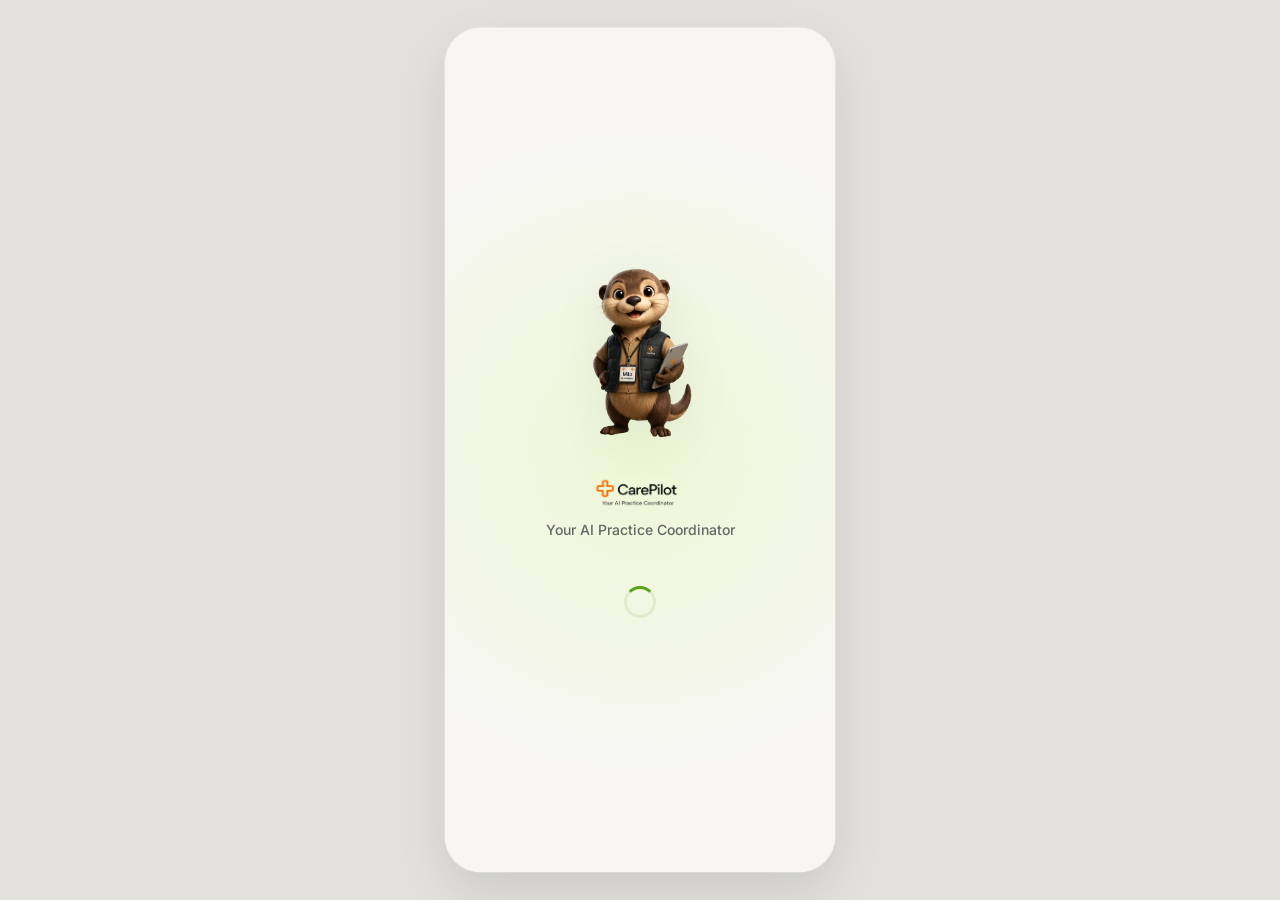
==== commit a4197dc9: "Add files via upload" ====
--- a/index.html
+++ b/index.html
@@ -39,354 +39,261 @@
 
         <!-- HOME SCREEN -->
         <div class="screen-view active" id="home-screen">
-          <header class="screen-header">
-            <div>
-              <h2 class="doctor-name font-display-large">Good morning,<br>Dr. Rahul Patel</h2>
-            </div>
-            <a href="prototype.html"><button class="icon-btn">
-                <svg viewBox="0 0 24 24">
+          
+          <!-- 1. Header Section -->
+          <header class="home-hero-header">
+            <div class="home-hero-left">
+              <span class="greeting-muted">Good morning,</span>
+              <h1 class="greeting-doctor">Dr. Patel! 👋</h1>
+              <p class="greeting-subtext">Here's what's happening in your clinic today.</p>
+            </div>
+            
+            <div class="home-hero-right">
+              <!-- Notification Bell Button -->
+              <button class="notification-bell-btn" aria-label="Notifications (3 unread)">
+                <svg viewBox="0 0 24 24" class="bell-svg">
                   <path d="M18 8A6 6 0 0 0 6 8c0 7-3 9-3 9h18s-3-2-3-9M13.73 21a2 2 0 0 1-3.46 0" />
                 </svg>
-              </button></a>
+                <span class="bell-badge tabular-nums">3</span>
+              </button>
+
+              <!-- Assistant Hero Image overlapping cleanly -->
+              <div class="milo-hero-img-wrapper">
+                <img src="assets/milo/Milo_overview.png" alt="Milo CarePilot Assistant" class="milo-hero-img">
+              </div>
+            </div>
           </header>
 
-          <!-- Milo Greeting Bubble Card (Milo portrait + speech bubble) -->
-          <div class="milo-greeting-card">
-            <div class="milo-greeting-avatar-container">
-              <img src="assets/milo/milo_happy.png" alt="Milo Assistant" class="milo-greeting-avatar">
-            </div>
-            <div class="milo-speech-bubble">
-              <h4 class="milo-bubble-title">Milo</h4>
-              <p class="milo-bubble-text">
-                Good morning, Dr. Patel! 👋 You have 18 appointments today. I'll keep everything on track. Shall we take
-                a look?
-              </p>
-              <button class="open-milo-chat-btn" id="open-milo-chat-link">
-                <!-- Speech Bubble Icon -->
-                <svg viewBox="0 0 24 24" width="14" height="14" fill="none" stroke="currentColor" stroke-width="2"
-                  style="margin-right: 4px; display: inline-block; vertical-align: middle;">
-                  <path d="M21 15a2 2 0 0 1-2 2H7l-4 4V5a2 2 0 0 1 2-2h14a2 2 0 0 1 2 2z" />
-                </svg>
-                <span>Open Milo Chat</span>
+          <!-- 2. AI Assistant Card ("Milo Says") -->
+          <div class="milo-says-card">
+            <div class="milo-says-left">
+              <div class="milo-says-badge">
+                <!-- Sparkle/AI Icon -->
+                <svg viewBox="0 0 24 24" class="sparkle-icon">
+                  <path d="M12 2L14.5 9.5L22 12L14.5 14.5L12 22L9.5 14.5L2 12L9.5 9.5L12 2Z"/>
+                </svg>
+                <span>Milo says</span>
+              </div>
+              <h3 class="milo-says-title">Everything is running smoothly today.</h3>
+              <p class="milo-says-subtext">Your first appointment starts in <span class="tabular-nums">15</span> minutes.</p>
+            </div>
+            <div class="milo-says-right">
+              <!-- Warm analog clock visual anchor -->
+              <div class="clock-illustration-container">
+                <svg viewBox="0 0 64 64" class="clock-illustration-svg">
+                  <circle cx="32" cy="32" r="26" fill="#FFFFFF" stroke="#FDBA74" stroke-width="2.5"/>
+                  <circle cx="32" cy="32" r="22" fill="#FFF7ED"/>
+                  <line x1="32" y1="12" x2="32" y2="15" stroke="#F97316" stroke-width="2" stroke-linecap="round"/>
+                  <line x1="52" y1="32" x2="49" y2="32" stroke="#F97316" stroke-width="2" stroke-linecap="round"/>
+                  <line x1="32" y1="52" x2="32" y2="49" stroke="#F97316" stroke-width="2" stroke-linecap="round"/>
+                  <line x1="12" y1="32" x2="15" y2="32" stroke="#F97316" stroke-width="2" stroke-linecap="round"/>
+                  <line x1="32" y1="32" x2="23" y2="21" stroke="#EA580C" stroke-width="3" stroke-linecap="round"/>
+                  <line x1="32" y1="32" x2="43" y2="23" stroke="#F97316" stroke-width="2.5" stroke-linecap="round"/>
+                  <circle cx="32" cy="32" r="3" fill="#EA580C"/>
+                </svg>
+                <div class="clock-plant-accent">
+                  <svg viewBox="0 0 20 20" class="plant-accent-svg">
+                    <path d="M7 14L8 18H12L13 14H7Z" fill="#F97316"/>
+                    <path d="M10 14V8" stroke="#16A34A" stroke-width="1.5" stroke-linecap="round"/>
+                    <path d="M10 10C8 8 6 9 6 11C8 11 10 10 10 10Z" fill="#22C55E"/>
+                    <path d="M10 9C12 7 14 8 14 10C12 10 10 9 10 9Z" fill="#4ADE80"/>
+                  </svg>
+                </div>
+              </div>
+            </div>
+          </div>
+
+          <!-- 3. "Needs Your Attention" Section -->
+          <div class="home-section">
+            <div class="home-section-header">
+              <h2 class="home-section-title">Needs Your Attention</h2>
+              <a href="#" class="home-section-link">View all <svg viewBox="0 0 24 24" class="chevron-sm"><polyline points="9 18 15 12 9 6"/></svg></a>
+            </div>
+
+            <div class="attention-card-list">
+              <!-- Item 1: Confirm 2 appointments -->
+              <div class="attention-item">
+                <div class="attention-icon-box bg-pink-light">
+                  <svg viewBox="0 0 24 24" class="att-svg icon-pink">
+                    <rect x="3" y="4" width="18" height="18" rx="2" ry="2"/>
+                    <line x1="16" y1="2" x2="16" y2="6"/>
+                    <line x1="8" y1="2" x2="8" y2="6"/>
+                    <line x1="3" y1="10" x2="21" y2="10"/>
+                  </svg>
+                </div>
+                <div class="attention-info">
+                  <h4 class="att-title">Confirm <span class="tabular-nums">2</span> appointments</h4>
+                  <p class="att-subtext">Requires patient confirmation</p>
+                </div>
+                <div class="attention-right">
+                  <span class="status-dot dot-red"></span>
+                  <svg viewBox="0 0 24 24" class="chevron-arrow"><polyline points="9 18 15 12 9 6"/></svg>
+                </div>
+              </div>
+
+              <!-- Item 2: Check in Mrs. Sharma -->
+              <div class="attention-item">
+                <div class="attention-icon-box bg-orange-light">
+                  <svg viewBox="0 0 24 24" class="att-svg icon-orange">
+                    <path d="M20 21v-2a4 4 0 0 0-4-4H8a4 4 0 0 0-4 4v2"/>
+                    <circle cx="12" cy="7" r="4"/>
+                  </svg>
+                </div>
+                <div class="attention-info">
+                  <h4 class="att-title">Check in Mrs. Sharma</h4>
+                  <p class="att-subtext">Arrived at reception</p>
+                </div>
+                <div class="attention-right">
+                  <span class="status-dot dot-amber"></span>
+                  <svg viewBox="0 0 24 24" class="chevron-arrow"><polyline points="9 18 15 12 9 6"/></svg>
+                </div>
+              </div>
+
+              <!-- Item 3: Return missed call -->
+              <div class="attention-item">
+                <div class="attention-icon-box bg-blue-light">
+                  <svg viewBox="0 0 24 24" class="att-svg icon-blue">
+                    <path d="M22 16.92v3a2 2 0 0 1-2.18 2 19.79 19.79 0 0 1-8.63-3.07 19.5 19.5 0 0 1-6-6 19.79 19.79 0 0 1-3.07-8.67A2 2 0 0 1 4.11 2h3a2 2 0 0 1 2 1.72 12.84 12.84 0 0 0 .7 2.81 2 2 0 0 1-.45 2.11L8.09 9.91a16 16 0 0 0 6 6l1.27-1.27a2 2 0 0 1 2.11-.45 12.84 12.84 0 0 0 2.81.7A2 2 0 0 1 22 16.92z"/>
+                  </svg>
+                </div>
+                <div class="attention-info">
+                  <h4 class="att-title">Return missed call</h4>
+                  <p class="att-subtext">From <span class="tabular-nums">98200 12345</span></p>
+                </div>
+                <div class="attention-right">
+                  <span class="status-dot dot-amber"></span>
+                  <svg viewBox="0 0 24 24" class="chevron-arrow"><polyline points="9 18 15 12 9 6"/></svg>
+                </div>
+              </div>
+
+              <!-- Item 4: Offer cancelled slot -->
+              <div class="attention-item">
+                <div class="attention-icon-box bg-purple-light">
+                  <svg viewBox="0 0 24 24" class="att-svg icon-purple">
+                    <path d="M17 21v-2a4 4 0 0 0-4-4H5a4 4 0 0 0-4 4v2"/>
+                    <circle cx="9" cy="7" r="4"/>
+                    <path d="M23 21v-2a4 4 0 0 0-3-3.87"/>
+                    <path d="M16 3.13a4 4 0 0 1 0 7.75"/>
+                  </svg>
+                </div>
+                <div class="attention-info">
+                  <h4 class="att-title">Offer cancelled slot</h4>
+                  <p class="att-subtext">To <span class="tabular-nums">3</span> waitlist patients</p>
+                </div>
+                <div class="attention-right">
+                  <span class="status-dot dot-blue"></span>
+                  <svg viewBox="0 0 24 24" class="chevron-arrow"><polyline points="9 18 15 12 9 6"/></svg>
+                </div>
+              </div>
+            </div>
+          </div>
+
+          <!-- 4. "Quick Actions" Section -->
+          <div class="home-section">
+            <div class="home-section-header">
+              <h2 class="home-section-title">Quick Actions</h2>
+            </div>
+
+            <div class="quick-actions-strip">
+              <!-- 1. Check In Patient -->
+              <button class="quick-action-card">
+                <div class="qa-icon-circle icon-green-bg">
+                  <svg viewBox="0 0 24 24" class="qa-svg qa-green">
+                    <path d="M20 21v-2a4 4 0 0 0-4-4H8a4 4 0 0 0-4 4v2"/>
+                    <circle cx="12" cy="7" r="4"/>
+                  </svg>
+                </div>
+                <span class="qa-label">Check In<br>Patient</span>
               </button>
-            </div>
-          </div>
-
-          <!-- Clinic Selector Card -->
-          <div class="clinic-selector-card">
-            <div class="clinic-icon-container">
-              <!-- Clinic/Hospital Building SVG Icon -->
-              <svg viewBox="0 0 24 24" class="clinic-svg-icon">
-                <path
-                  d="M19 2H5c-1.1 0-2 .9-2 2v16c0 1.1.9 2 2 2h14c1.1 0 2-.9 2-2V4c0-1.1-.9-2-2-2zm-6 16h-2v-3H9v-2h2v-3h2v3h2v2h-2v3zm6-6h-2V9h2v3zm0-4h-2V5h2v3z"
-                  fill="currentColor" />
-              </svg>
-            </div>
-            <div class="clinic-details-container">
-              <div class="clinic-title-row">
-                <span class="clinic-name">Smile Dental Clinic</span>
-                <!-- Chevron Dropdown Icon -->
-                <svg viewBox="0 0 24 24" class="chevron-down-icon">
-                  <polyline points="6 9 12 15 18 9" />
-                </svg>
-              </div>
-              <div class="clinic-location-row">
-                <!-- Pin icon -->
-                <svg viewBox="0 0 24 24" class="location-pin-icon">
-                  <path
-                    d="M12 2C8.13 2 5 5.13 5 9c0 5.25 7 13 7 13s7-7.75 7-13c0-3.87-3.13-7-7-7zm0 9.5c-1.38 0-2.5-1.12-2.5-2.5s1.12-2.5 2.5-2.5 2.5 1.12 2.5 2.5-1.12 2.5-2.5 2.5z"
-                    fill="currentColor" />
-                </svg>
-                <span class="clinic-location">Trivandrum, Kerala</span>
-              </div>
-            </div>
-          </div>
-
-          <!-- Weekly Availability Strip Card -->
-          <div class="availability-card">
-            <div class="card-header-row">
-              <span class="card-header-title">Your availability this week</span>
-              <span class="card-header-link">View full schedule <svg viewBox="0 0 24 24" class="inline-chevron">
-                  <polyline points="9 18 15 12 9 6" />
-                </svg></span>
-            </div>
-
-            <div class="availability-days-row">
-              <div class="day-pill active">
-                <span class="day-name">Mon</span>
-                <span class="day-num">14</span>
-                <span class="day-dot active"></span>
-              </div>
-              <div class="day-pill">
-                <span class="day-name">Tue</span>
-                <span class="day-num">15</span>
-                <span class="day-dot active"></span>
-              </div>
-              <div class="day-pill">
-                <span class="day-name">Wed</span>
-                <span class="day-num">16</span>
-                <span class="day-dot active"></span>
-              </div>
-              <div class="day-pill">
-                <span class="day-name">Thu</span>
-                <span class="day-num">17</span>
-                <span class="day-dot inactive"></span>
-              </div>
-              <div class="day-pill">
-                <span class="day-name">Fri</span>
-                <span class="day-num">18</span>
-                <span class="day-dot active"></span>
-              </div>
-              <div class="day-pill">
-                <span class="day-name">Sat</span>
-                <span class="day-num">19</span>
-                <span class="day-dot inactive"></span>
-              </div>
-              <div class="day-pill">
-                <span class="day-name">Sun</span>
-                <span class="day-num">20</span>
-                <span class="day-dot inactive"></span>
-              </div>
-            </div>
-
-            <div class="availability-summary-row">
-              <!-- Column 1: Working Hours -->
-              <div class="availability-summary-col">
-                <div class="summary-icon-container">
-                  <svg viewBox="0 0 24 24" class="summary-svg-icon">
-                    <circle cx="12" cy="12" r="10" />
-                    <polyline points="12 6 12 12 16 14" />
-                  </svg>
-                </div>
-                <div class="summary-text-container">
-                  <span class="summary-subtext">Today, Mon 14 Jul</span>
-                  <span class="summary-value">09:00 AM - 05:00 PM</span>
-                  <span class="summary-badge badge-working">Working</span>
-                </div>
-              </div>
-
-              <!-- Column 2: Lunch Break -->
-              <div class="availability-summary-col">
-                <div class="summary-icon-container grey-bg">
-                  <svg viewBox="0 0 24 24" class="summary-svg-icon">
-                    <rect x="3" y="4" width="18" height="18" rx="2" ry="2" />
-                    <line x1="16" y1="2" x2="16" y2="6" />
-                    <line x1="8" y1="2" x2="8" y2="6" />
-                    <line x1="3" y1="10" x2="21" y2="10" />
-                  </svg>
-                </div>
-                <div class="summary-text-container">
-                  <span class="summary-subtext">18 Appointments</span>
-                  <span class="summary-value">01:00 PM - 02:00 PM</span>
-                  <span class="summary-badge badge-lunch">Lunch Break</span>
-                </div>
-              </div>
-            </div>
-          </div>
-
-          <!-- Today's Team Section -->
-          <div class="section-header-row">
-            <h3 class="section-title">Today's team</h3>
-            <span class="section-link">View all <svg viewBox="0 0 24 24" class="inline-chevron">
-                <polyline points="9 18 15 12 9 6" />
-              </svg></span>
-          </div>
-
-          <div class="team-cards-row">
-            <!-- Card 1: Dr. Anita Reddy -->
-            <div class="team-profile-card">
-              <div class="team-profile-top">
-                <div class="team-avatar-container">
-                  <div class="team-avatar bg-reddy">AR</div>
-                  <span class="team-status-dot active"></span>
-                </div>
-                <div class="team-name-specialty">
-                  <h4 class="team-doctor-name">Dr. Anita Reddy</h4>
-                  <span class="team-doctor-specialty">Orthodontist</span>
-                </div>
-              </div>
-              <div class="team-hours-row">
-                <svg viewBox="0 0 24 24" class="small-clock-icon">
-                  <circle cx="12" cy="12" r="10" />
-                  <polyline points="12 6 12 12 15 15" />
-                </svg>
-                <span>10:00 AM - 05:00 PM</span>
-              </div>
-              <div class="team-status-badge badge-available">Available</div>
-            </div>
-
-            <!-- Card 2: Dr. Rahul Sen -->
-            <div class="team-profile-card">
-              <div class="team-profile-top">
-                <div class="team-avatar-container">
-                  <div class="team-avatar bg-sen">RS</div>
-                  <span class="team-status-dot busy"></span>
-                </div>
-                <div class="team-name-specialty">
-                  <h4 class="team-doctor-name">Dr. Rahul Sen</h4>
-                  <span class="team-doctor-specialty">Oral Surgeon</span>
-                </div>
-              </div>
-              <div class="team-hours-row">
-                <svg viewBox="0 0 24 24" class="small-clock-icon">
-                  <circle cx="12" cy="12" r="10" />
-                  <polyline points="12 6 12 12 15 15" />
-                </svg>
-                <span>12:00 PM - 08:00 PM</span>
-              </div>
-              <div class="team-status-badge badge-busy">Busy</div>
-            </div>
-
-            <!-- Card 3: Dr. Sarah Philip -->
-            <div class="team-profile-card">
-              <div class="team-profile-top">
-                <div class="team-avatar-container">
-                  <div class="team-avatar bg-philip">SP</div>
-                  <span class="team-status-dot off"></span>
-                </div>
-                <div class="team-name-specialty">
-                  <h4 class="team-doctor-name">Dr. Sarah Philip</h4>
-                  <span class="team-doctor-specialty">Pediatric Dentist</span>
-                </div>
-              </div>
-              <div class="team-hours-row">
-                <svg viewBox="0 0 24 24" class="small-clock-icon">
-                  <circle cx="12" cy="12" r="10" />
-                  <polyline points="12 6 12 12 15 15" />
-                </svg>
-                <span>09:00 AM - 02:00 PM</span>
-              </div>
-              <div class="team-status-badge badge-off">Off Today</div>
-            </div>
-          </div>
-
-          <!-- Today at a Glance Section -->
-          <div class="section-header-row">
-            <h3 class="section-title">Today at a glance</h3>
-            <span class="section-link">View all <svg viewBox="0 0 24 24" class="inline-chevron">
-                <polyline points="9 18 15 12 9 6" />
-              </svg></span>
-          </div>
-
-          <div class="glance-metrics-card">
-            <!-- Col 1: Appointments -->
-            <div class="glance-metrics-col">
-              <div class="glance-icon-container text-green">
-                <svg viewBox="0 0 24 24" class="glance-svg-icon">
-                  <rect x="3" y="4" width="18" height="18" rx="2" ry="2" />
-                  <line x1="16" y1="2" x2="16" y2="6" />
-                  <line x1="8" y1="2" x2="8" y2="6" />
-                  <line x1="3" y1="10" x2="21" y2="10" />
-                </svg>
-              </div>
-              <span class="glance-value">18</span>
-              <span class="glance-label">Appointments</span>
-              <span class="glance-caption">Today</span>
-            </div>
-
-            <!-- Col 2: Confirmed -->
-            <div class="glance-metrics-col">
-              <div class="glance-icon-container text-blue">
-                <svg viewBox="0 0 24 24" class="glance-svg-icon">
-                  <path d="M17 21v-2a4 4 0 0 0-4-4H5a4 4 0 0 0-4 4v2" />
-                  <circle cx="9" cy="7" r="4" />
-                  <path d="M23 21v-2a4 4 0 0 0-3-3.87" />
-                  <path d="M16 3.13a4 4 0 0 1 0 7.75" />
-                </svg>
-              </div>
-              <span class="glance-value">14</span>
-              <span class="glance-label">Confirmed</span>
-              <span class="glance-caption">78%</span>
-            </div>
-
-            <!-- Col 3: Wait Time -->
-            <div class="glance-metrics-col">
-              <div class="glance-icon-container text-orange">
-                <svg viewBox="0 0 24 24" class="glance-svg-icon">
-                  <circle cx="12" cy="12" r="10" />
-                  <polyline points="12 6 12 12 16 14" />
-                </svg>
-              </div>
-              <span class="glance-value">1h 20m</span>
-              <span class="glance-label">Total wait time</span>
-              <span class="glance-caption">So far</span>
-            </div>
-
-            <!-- Col 4: On-time Schedule -->
-            <div class="glance-metrics-col">
-              <div class="glance-icon-container text-teal">
-                <svg viewBox="0 0 24 24" class="glance-svg-icon">
-                  <path d="M22 11.08V12a10 10 0 1 1-5.93-9.14" />
-                  <polyline points="22 4 12 14.01 9 11.01" />
-                </svg>
-              </div>
-              <span class="glance-value">96%</span>
-              <span class="glance-label">On-time</span>
-              <span class="glance-caption">Schedule</span>
-            </div>
-          </div>
-
-          <!-- Milo Suggests Section -->
-          <div class="section-header-row">
-            <h3 class="section-title">Milo suggests</h3>
-            <span class="section-link">View all <svg viewBox="0 0 24 24" class="inline-chevron">
-                <polyline points="9 18 15 12 9 6" />
-              </svg></span>
-          </div>
-
-          <div class="milo-suggests-list">
-            <!-- Row 1: Late arrival alert -->
-            <div class="milo-suggests-row">
-              <div class="suggest-icon-container bg-light-orange text-orange">
-                <svg viewBox="0 0 24 24" class="suggest-svg-icon">
-                  <path d="M17 21v-2a4 4 0 0 0-4-4H5a4 4 0 0 0-4 4v2" />
-                  <circle cx="9" cy="7" r="4" />
-                  <path d="M12 9v2m0 4h.01" />
-                </svg>
-              </div>
-              <div class="suggest-text-container">
-                <span class="suggest-title">2 patients may arrive late.</span>
-                <span class="suggest-subtext">Review the list</span>
-              </div>
-              <svg viewBox="0 0 24 24" class="suggest-chevron">
-                <polyline points="9 18 15 12 9 6" />
-              </svg>
-            </div>
-
-            <!-- Row 2: Follow up with Sarah -->
-            <div class="milo-suggests-row">
-              <div class="suggest-icon-container bg-light-green text-green">
-                <svg viewBox="0 0 24 24" class="suggest-svg-icon">
-                  <path d="M21 15a2 2 0 0 1-2 2H7l-4 4V5a2 2 0 0 1 2-2h14a2 2 0 0 1 2 2z" />
-                </svg>
-              </div>
-              <div class="suggest-text-container">
-                <span class="suggest-title">Follow up with Sarah.</span>
-                <span class="suggest-subtext">You have a pending follow-up</span>
-              </div>
-              <svg viewBox="0 0 24 24" class="suggest-chevron">
-                <polyline points="9 18 15 12 9 6" />
-              </svg>
-            </div>
-
-            <!-- Row 3: Gap after lunch -->
-            <div class="milo-suggests-row">
-              <div class="suggest-icon-container bg-light-blue text-blue">
-                <svg viewBox="0 0 24 24" class="suggest-svg-icon">
-                  <rect x="3" y="4" width="18" height="18" rx="2" ry="2" />
-                  <line x1="12" y1="11" x2="12" y2="17" />
-                  <line x1="9" y1="14" x2="15" y2="14" />
-                </svg>
-              </div>
-              <div class="suggest-text-container">
-                <span class="suggest-title">You have a 30-minute gap after lunch.</span>
-                <span class="suggest-subtext">Open this slot to waitlist?</span>
-              </div>
-              <svg viewBox="0 0 24 24" class="suggest-chevron">
-                <polyline points="9 18 15 12 9 6" />
-              </svg>
-            </div>
-          </div>
+
+              <!-- 2. Add Walk-in -->
+              <button class="quick-action-card">
+                <div class="qa-icon-circle icon-purple-bg">
+                  <svg viewBox="0 0 24 24" class="qa-svg qa-purple">
+                    <path d="M13 4a2 2 0 1 0-4 0 2 2 0 0 0 4 0zM6.5 10.5l3.5-3.5h4l3.5 3.5M8.5 13l-1.5 6M15.5 13l1.5 6"/>
+                  </svg>
+                </div>
+                <span class="qa-label">Add<br>Walk-in</span>
+              </button>
+
+              <!-- 3. Search Patient -->
+              <button class="quick-action-card">
+                <div class="qa-icon-circle icon-blue-bg">
+                  <svg viewBox="0 0 24 24" class="qa-svg qa-blue">
+                    <circle cx="11" cy="11" r="8"/>
+                    <line x1="21" y1="21" x2="16.65" y2="16.65"/>
+                  </svg>
+                </div>
+                <span class="qa-label">Search<br>Patient</span>
+              </button>
+
+              <!-- 4. Call Patient -->
+              <button class="quick-action-card">
+                <div class="qa-icon-circle icon-emerald-bg">
+                  <svg viewBox="0 0 24 24" class="qa-svg qa-emerald">
+                    <path d="M22 16.92v3a2 2 0 0 1-2.18 2 19.79 19.79 0 0 1-8.63-3.07 19.5 19.5 0 0 1-6-6 19.79 19.79 0 0 1-3.07-8.67A2 2 0 0 1 4.11 2h3a2 2 0 0 1 2 1.72 12.84 12.84 0 0 0 .7 2.81 2 2 0 0 1-.45 2.11L8.09 9.91a16 16 0 0 0 6 6l1.27-1.27a2 2 0 0 1 2.11-.45 12.84 12.84 0 0 0 2.81.7A2 2 0 0 1 22 16.92z"/>
+                  </svg>
+                </div>
+                <span class="qa-label">Call<br>Patient</span>
+              </button>
+
+              <!-- 5. Add Appointment -->
+              <button class="quick-action-card">
+                <div class="qa-icon-circle icon-orange-bg">
+                  <svg viewBox="0 0 24 24" class="qa-svg qa-orange">
+                    <rect x="3" y="4" width="18" height="18" rx="2" ry="2"/>
+                    <line x1="16" y1="2" x2="16" y2="6"/>
+                    <line x1="8" y1="2" x2="8" y2="6"/>
+                    <line x1="3" y1="10" x2="21" y2="10"/>
+                    <line x1="12" y1="14" x2="12" y2="18"/>
+                    <line x1="10" y1="16" x2="14" y2="16"/>
+                  </svg>
+                </div>
+                <span class="qa-label">Add<br>Appointment</span>
+              </button>
+            </div>
+          </div>
+
+          <!-- 5. "Recent Activity" Section -->
+          <div class="home-section">
+            <div class="home-section-header">
+              <h2 class="home-section-title">Recent Activity</h2>
+              <a href="#" class="home-section-link">View all <svg viewBox="0 0 24 24" class="chevron-sm"><polyline points="9 18 15 12 9 6"/></svg></a>
+            </div>
+
+            <div class="recent-activity-card">
+              <!-- Item 1: Appointment confirmed -->
+              <div class="activity-item">
+                <div class="activity-icon-box bg-green-light">
+                  <svg viewBox="0 0 24 24" class="act-svg icon-green">
+                    <rect x="3" y="4" width="18" height="18" rx="2" ry="2"/>
+                    <polyline points="9 11 12 14 22 4"/>
+                  </svg>
+                </div>
+                <div class="activity-info">
+                  <h4 class="act-title">Appointment confirmed</h4>
+                  <p class="act-subtext">Ritika Sharma &ndash; <span class="tabular-nums">10:30 AM</span></p>
+                </div>
+                <span class="activity-time tabular-nums">8:45 AM</span>
+              </div>
+
+              <!-- Item 2: Lab result received -->
+              <div class="activity-item">
+                <div class="activity-icon-box bg-purple-light">
+                  <svg viewBox="0 0 24 24" class="act-svg icon-purple">
+                    <path d="M10 2v7.31L4.75 18A2 2 0 0 0 6.47 21h11.06a2 2 0 0 0 1.72-3L14 9.31V2"/>
+                    <line x1="8.5" y1="2" x2="15.5" y2="2"/>
+                  </svg>
+                </div>
+                <div class="activity-info">
+                  <h4 class="act-title">Lab result received</h4>
+                  <p class="act-subtext">Mrs. Sharma &ndash; Blood Test</p>
+                </div>
+                <span class="activity-time tabular-nums">8:20 AM</span>
+              </div>
+            </div>
+          </div>
+
         </div>
 
         <!-- CALENDAR SCREEN -->
@@ -725,7 +632,7 @@
             <line x1="8" y1="2" x2="8" y2="6" />
             <line x1="3" y1="10" x2="21" y2="10" />
           </svg>
-          <span class="nav-label">Calendar</span>
+          <span class="nav-label">Schedule</span>
         </button>
 
         <!-- Navigation Spacer for Milo Button spacing -->
@@ -743,12 +650,11 @@
         </button>
 
         <button class="nav-item" data-view="more">
-          <!-- Grid/Dashboard/More Icon -->
+          <!-- Three Dots Icon -->
           <svg viewBox="0 0 24 24">
-            <rect x="3" y="3" width="7" height="7" rx="1" />
-            <rect x="14" y="3" width="7" height="7" rx="1" />
-            <rect x="14" y="14" width="7" height="7" rx="1" />
-            <rect x="3" y="14" width="7" height="7" rx="1" />
+            <circle cx="5" cy="12" r="2" fill="currentColor"/>
+            <circle cx="12" cy="12" r="2" fill="currentColor"/>
+            <circle cx="19" cy="12" r="2" fill="currentColor"/>
           </svg>
           <span class="nav-label">More</span>
         </button>
@@ -756,7 +662,7 @@
         <!-- Circular Milo Overlapping interaction button -->
         <button class="milo-btn" id="milo-btn" data-view="milo" title="Milo Assistant">
           <div class="milo-btn-inner">
-            <img src="assets/milo/milo_happy.png" alt="Milo" class="milo-img" id="milo-nav-image">
+            <img src="assets/milo/Milo_overview.png" alt="Milo Assistant" class="milo-img" id="milo-nav-image">
           </div>
         </button>
       </nav>
--- a/index.css
+++ b/index.css
@@ -2,38 +2,89 @@
 
 @import url('https://fonts.googleapis.com/css2?family=Inter:wght@400;500;600&family=Outfit:wght@500;600;700&display=swap');
 
-/* CSS Variables for Premium Soft UI Design System */
+/* CSS Variables for Premium Soft UI Design System (v2.0.0) */
 :root {
+  /* Brand Colors */
   --primary: #B8FF3D; /* Care Green */
+  --color-primary: #B8FF3D;
+  
   --bg-color: #F7F6F3; /* Warm Neutral Background */
+  --color-bg: #F7F6F3;
+  
   --surface: #FFFFFF; /* Clean Surface */
+  --color-surface: #FFFFFF;
+  
+  --surface-alt: #F2F3F5; /* Surface Alt */
+  --color-surface-alt: #F2F3F5;
+  
   --divider: #ECECEC; /* Subtle border lines */
+  --color-divider: #ECECEC;
   
   /* Text Colors */
   --text-primary: #111111;
+  --color-text-primary: #111111;
   --text-secondary: #666666;
+  --color-text-secondary: #666666;
   --text-tertiary: #999999;
+  --color-text-tertiary: #999999;
   --text-disabled: #CFCFCF;
+  --color-text-disabled: #CFCFCF;
   
   /* Semantic Colors */
   --success: #6BCB77;
+  --color-success: #6BCB77;
   --warning: #FFB020;
+  --color-warning: #FFB020;
   --error: #E5484D;
+  --color-error: #E5484D;
   --info: #4B8DFF;
+  --color-info: #4B8DFF;
   
-  /* Design Tokens */
-  --shadow-elevation: 0px 8px 30px rgba(0,0,0,0.05);
+  /* Elevation tokens (v2.0) */
+  --elevation-0: none;
+  --elevation-1: 0px 2px 8px rgba(0,0,0,0.03); /* Level1 Soft */
+  --elevation-2: 0px 8px 30px rgba(0,0,0,0.05); /* Level2 Card */
+  --elevation-3: 0px 12px 36px rgba(0,0,0,0.08); /* Level3 Floating */
+  --elevation-overlay: 0px 20px 50px rgba(0,0,0,0.15); /* Modal/Overlay */
+  
+  --shadow-elevation: var(--elevation-2);
   --shadow-milo: 0px 10px 25px rgba(184, 255, 61, 0.35);
   --shadow-active-item: 0px 4px 15px rgba(0,0,0,0.03);
   
-  --radius-cards: 28px;
-  --radius-buttons: 20px;
+  /* Radius tokens (v2.0) */
+  --radius-xs: 8px;
+  --radius-sm: 12px;
+  --radius-md: 16px;
+  --radius-lg: 20px;
+  --radius-xl: 28px;
+  --radius-2xl: 32px;
+  --radius-pill: 999px;
+  
+  --radius-cards: var(--radius-xl); /* 28px */
+  --radius-buttons: var(--radius-lg); /* 20px */
   --radius-inputs: 18px;
-  --radius-bottom-nav: 32px;
+  --radius-bottom-nav: var(--radius-2xl); /* 32px */
+
+  /* Spacing Tokens (v2.0) */
+  --spacing-4: 4px;
+  --spacing-8: 8px;
+  --spacing-12: 12px;
+  --spacing-16: 16px;
+  --spacing-20: 20px;
+  --spacing-24: 24px;
+  --spacing-32: 32px;
+  --spacing-40: 40px;
+  --spacing-48: 48px;
+  --spacing-56: 56px;
+  --spacing-64: 64px;
+  --spacing-80: 80px;
+  --spacing-96: 96px;
   
-  /* Transition speed */
-  --motion-fast: 200ms ease;
-  --motion-normal: 250ms cubic-bezier(0.16, 1, 0.3, 1); /* Apple-like ease-out */
+  /* Motion tokens (v2.0) */
+  --motion-fast: 150ms cubic-bezier(0.16, 1, 0.3, 1);
+  --motion-normal: 250ms cubic-bezier(0.16, 1, 0.3, 1);
+  --motion-standard: 250ms cubic-bezier(0.16, 1, 0.3, 1);
+  --motion-complex: 350ms cubic-bezier(0.16, 1, 0.3, 1);
 }
 
 /* Reset & Document Styles */
@@ -52,6 +103,7 @@
   justify-content: center;
   align-items: center;
   min-height: 100vh;
+  min-height: 100dvh;
   overflow: hidden;
 }
 
@@ -59,7 +111,9 @@
 .device-screen {
   position: relative;
   width: 390px;
+  max-width: 100vw;
   height: 844px;
+  max-height: 100dvh;
   background-color: var(--bg-color);
   border-radius: 36px;
   overflow: hidden;
@@ -83,13 +137,14 @@
 /* --- Main Canvas Area --- */
 .canvas-area {
   flex: 1;
-  overflow-y: scroll;
+  overflow-y: auto;
   overflow-x: hidden;
-  padding: 8px 24px 120px 24px; /* Bottom padding set to 120px */
+  padding: 8px 24px calc(125px + env(safe-area-inset-bottom, 0px)) 24px; /* Generous bottom padding to clear nav bar */
   position: relative;
   scroll-behavior: smooth;
   scrollbar-width: none; /* Hide scrollbar for Firefox */
   -ms-overflow-style: none; /* Hide scrollbar for IE/Edge */
+  -webkit-overflow-scrolling: touch;
 }
 
 /* Hide webkit scrollbar to maintain clean premium look */
@@ -118,7 +173,590 @@
   }
 }
 
-/* --- Premium Typography Styles --- */
+/* --- Premium Typography System (v2.0 Scale) --- */
+.font-display-xl {
+  font-family: 'Outfit', 'SF Pro Display', sans-serif;
+  font-size: 40px;
+  font-weight: 700;
+  line-height: 1.1;
+  letter-spacing: -1px;
+}
+
+.font-display {
+  font-family: 'Outfit', 'SF Pro Display', sans-serif;
+  font-size: 32px;
+  font-weight: 700;
+  line-height: 1.15;
+  letter-spacing: -0.75px;
+}
+
+.font-h1 {
+  font-family: 'Outfit', 'SF Pro Display', sans-serif;
+  font-size: 28px;
+  font-weight: 700;
+  line-height: 1.2;
+  letter-spacing: -0.5px;
+}
+
+.font-h2 {
+  font-family: 'Outfit', 'SF Pro Display', sans-serif;
+  font-size: 24px;
+  font-weight: 600;
+  line-height: 1.25;
+  letter-spacing: -0.5px;
+}
+
+.font-h3 {
+  font-family: 'Outfit', 'SF Pro Display', sans-serif;
+  font-size: 20px;
+  font-weight: 600;
+  line-height: 1.3;
+}
+
+.font-title {
+  font-family: 'Outfit', 'Inter', sans-serif;
+  font-size: 18px;
+  font-weight: 600;
+  line-height: 1.35;
+}
+
+.font-body-lg {
+  font-family: 'Inter', sans-serif;
+  font-size: 16px;
+  font-weight: 400;
+  line-height: 1.45;
+}
+
+.font-body {
+  font-family: 'Inter', sans-serif;
+  font-size: 14px;
+  font-weight: 400;
+  line-height: 1.4;
+}
+
+.font-caption {
+  font-family: 'Inter', sans-serif;
+  font-size: 12px;
+  font-weight: 400;
+  line-height: 1.4;
+}
+
+.font-micro {
+  font-family: 'Inter', sans-serif;
+  font-size: 10px;
+  font-weight: 500;
+  line-height: 1.3;
+}
+
+/* Tabular Numbers for Healthcare Metrics */
+.tabular-nums {
+  font-variant-numeric: tabular-nums;
+  font-feature-settings: "tnum";
+}
+
+/* Surface Alt helper */
+.bg-surface-alt {
+  background-color: var(--surface-alt) !important;
+}
+
+/* Accessible Touch Targets & Focus States */
+button, input, select, textarea, a, .icon-btn, .chip, .day-pill, .nav-item {
+  min-width: 44px;
+  min-height: 44px;
+}
+
+.icon-btn {
+  box-sizing: border-box;
+}
+
+:focus-visible {
+  outline: 2px solid var(--primary);
+  outline-offset: 2px;
+}
+
+/* Reduced Motion Override */
+@media (prefers-reduced-motion: reduce) {
+  *, ::before, ::after {
+    animation-duration: 0.01ms !important;
+    animation-iteration-count: 1 !important;
+    transition-duration: 0.01ms !important;
+    scroll-behavior: auto !important;
+  }
+}
+
+/* --- Home Hero Header & Assistant --- */
+.home-hero-header {
+  position: relative;
+  display: flex;
+  justify-content: space-between;
+  align-items: flex-start;
+  padding-top: 16px;
+  padding-bottom: 20px;
+  min-height: 175px;
+}
+
+.home-hero-left {
+  flex: 1;
+  max-width: 220px;
+  z-index: 2;
+}
+
+.greeting-muted {
+  font-family: 'Inter', sans-serif;
+  font-size: 18px;
+  font-weight: 500;
+  color: #64748B;
+  display: block;
+  margin-bottom: 2px;
+}
+
+.greeting-doctor {
+  font-family: 'Outfit', 'Inter', sans-serif;
+  font-size: 26px;
+  font-weight: 700;
+  color: #0F172A;
+  line-height: 1.25;
+  margin-bottom: 8px;
+  letter-spacing: -0.5px;
+}
+
+.greeting-subtext {
+  font-family: 'Inter', sans-serif;
+  font-size: 13px;
+  color: #64748B;
+  line-height: 1.45;
+}
+
+.home-hero-right {
+  display: flex;
+  flex-direction: column;
+  align-items: flex-end;
+  position: relative;
+  z-index: 3;
+}
+
+/* Notification Bell with Badge */
+.notification-bell-btn {
+  position: relative;
+  width: 44px;
+  height: 44px;
+  border-radius: 50%;
+  background: #FFFFFF;
+  border: 1px solid #E2E8F0;
+  display: flex;
+  align-items: center;
+  justify-content: center;
+  cursor: pointer;
+  box-shadow: 0 2px 8px rgba(0, 0, 0, 0.04);
+  transition: transform 150ms ease;
+  z-index: 4;
+}
+
+.notification-bell-btn:active {
+  transform: scale(0.95);
+}
+
+.bell-svg {
+  width: 20px;
+  height: 20px;
+  stroke: #334155;
+  stroke-width: 2;
+  fill: none;
+}
+
+.bell-badge {
+  position: absolute;
+  top: -2px;
+  right: -2px;
+  background: #EA580C; /* Red-orange count badge */
+  color: #FFFFFF;
+  font-size: 11px;
+  font-weight: 700;
+  width: 18px;
+  height: 18px;
+  border-radius: 50%;
+  display: flex;
+  align-items: center;
+  justify-content: center;
+  border: 2px solid #FFFFFF;
+  box-shadow: 0 1px 3px rgba(0,0,0,0.15);
+}
+
+/* Overlapping Milo Hero Image */
+.milo-hero-img-wrapper {
+  position: absolute;
+  right: -24px;
+  top: 10px;
+  width: 195px;
+  pointer-events: none;
+}
+
+.milo-hero-img {
+  width: 100%;
+  height: auto;
+  object-fit: contain;
+  filter: drop-shadow(0 10px 20px rgba(0, 0, 0, 0.08));
+}
+
+/* --- Home Section General Layout --- */
+.home-section {
+  margin-bottom: 24px;
+}
+
+.home-section-header {
+  display: flex;
+  justify-content: space-between;
+  align-items: center;
+  margin-bottom: 12px;
+}
+
+.home-section-title {
+  font-family: 'Outfit', sans-serif;
+  font-size: 17px;
+  font-weight: 700;
+  color: #0F172A;
+  letter-spacing: -0.3px;
+}
+
+.home-section-link {
+  font-family: 'Inter', sans-serif;
+  font-size: 13px;
+  font-weight: 500;
+  color: #64748B;
+  text-decoration: none;
+  display: flex;
+  align-items: center;
+  gap: 3px;
+  transition: color 150ms ease;
+}
+
+.home-section-link:hover {
+  color: #0F172A;
+}
+
+.chevron-sm {
+  width: 14px;
+  height: 14px;
+  stroke: currentColor;
+  stroke-width: 2;
+  fill: none;
+}
+
+/* --- Milo Says AI Card --- */
+.milo-says-card {
+  background: linear-gradient(135deg, #FFFBF5 0%, #FFF4EB 100%);
+  border: 1px solid #FFE4D6;
+  border-radius: 20px;
+  padding: 16px 20px;
+  display: flex;
+  justify-content: space-between;
+  align-items: center;
+  margin-bottom: 24px;
+  box-shadow: 0 4px 16px rgba(249, 115, 22, 0.05);
+}
+
+.milo-says-left {
+  flex: 1;
+  padding-right: 12px;
+}
+
+.milo-says-badge {
+  display: inline-flex;
+  align-items: center;
+  gap: 6px;
+  color: #EA580C;
+  font-family: 'Outfit', sans-serif;
+  font-size: 13px;
+  font-weight: 700;
+  margin-bottom: 6px;
+}
+
+.sparkle-icon {
+  width: 15px;
+  height: 15px;
+  fill: #EA580C;
+}
+
+.milo-says-title {
+  font-family: 'Outfit', sans-serif;
+  font-size: 15px;
+  font-weight: 700;
+  color: #1E293B;
+  line-height: 1.35;
+  margin-bottom: 4px;
+}
+
+.milo-says-subtext {
+  font-family: 'Inter', sans-serif;
+  font-size: 13px;
+  color: #64748B;
+}
+
+.milo-says-right {
+  flex: 0 0 auto;
+}
+
+.clock-illustration-container {
+  position: relative;
+  width: 58px;
+  height: 58px;
+  display: flex;
+  align-items: center;
+  justify-content: center;
+}
+
+.clock-illustration-svg {
+  width: 54px;
+  height: 54px;
+}
+
+.clock-plant-accent {
+  position: absolute;
+  right: -4px;
+  bottom: 0px;
+  width: 18px;
+  height: 18px;
+}
+
+.plant-accent-svg {
+  width: 100%;
+  height: 100%;
+}
+
+/* --- Needs Your Attention Card --- */
+.attention-card-list {
+  background: #FFFFFF;
+  border-radius: 20px;
+  border: 1px solid #F1F5F9;
+  box-shadow: 0 2px 12px rgba(0, 0, 0, 0.03);
+  overflow: hidden;
+}
+
+.attention-item {
+  display: flex;
+  align-items: center;
+  gap: 14px;
+  padding: 14px 16px;
+  border-bottom: 1px solid #F8FAFC;
+  transition: background 150ms ease;
+  cursor: pointer;
+}
+
+.attention-item:last-child {
+  border-bottom: none;
+}
+
+.attention-item:hover {
+  background: #F8FAFC;
+}
+
+.attention-icon-box {
+  width: 44px;
+  height: 44px;
+  border-radius: 14px;
+  display: flex;
+  align-items: center;
+  justify-content: center;
+  flex: 0 0 auto;
+}
+
+.bg-pink-light { background: #FEF2F2; }
+.bg-orange-light { background: #FFF7ED; }
+.bg-blue-light { background: #F0F9FF; }
+.bg-purple-light { background: #F5F3FF; }
+.bg-green-light { background: #F0FDF4; }
+
+.att-svg {
+  width: 20px;
+  height: 20px;
+  stroke-width: 2;
+  fill: none;
+}
+
+.icon-pink { stroke: #EF4444; }
+.icon-orange { stroke: #F97316; }
+.icon-blue { stroke: #0284C7; }
+.icon-purple { stroke: #8B5CF6; }
+.icon-green { stroke: #10B981; }
+
+.attention-info {
+  flex: 1;
+}
+
+.att-title {
+  font-family: 'Outfit', sans-serif;
+  font-size: 15px;
+  font-weight: 600;
+  color: #0F172A;
+  margin-bottom: 2px;
+}
+
+.att-subtext {
+  font-family: 'Inter', sans-serif;
+  font-size: 12.5px;
+  color: #64748B;
+}
+
+.attention-right {
+  display: flex;
+  align-items: center;
+  gap: 10px;
+}
+
+.status-dot {
+  width: 8px;
+  height: 8px;
+  border-radius: 50%;
+  display: inline-block;
+}
+
+.dot-red { background: #EF4444; }
+.dot-amber { background: #F59E0B; }
+.dot-blue { background: #3B82F6; }
+
+.chevron-arrow {
+  width: 16px;
+  height: 16px;
+  stroke: #94A3B8;
+  stroke-width: 2;
+  fill: none;
+}
+
+/* --- Quick Actions Horizontal Strip --- */
+.quick-actions-strip {
+  display: flex;
+  gap: 10px;
+  overflow-x: auto;
+  padding-bottom: 6px;
+  scrollbar-width: none;
+}
+
+.quick-actions-strip::-webkit-scrollbar {
+  display: none;
+}
+
+.quick-action-card {
+  flex: 0 0 82px;
+  height: 104px;
+  background: #FFFFFF;
+  border: 1px solid #F1F5F9;
+  border-radius: 18px;
+  display: flex;
+  flex-direction: column;
+  align-items: center;
+  justify-content: center;
+  padding: 10px 6px;
+  box-shadow: 0 2px 8px rgba(0, 0, 0, 0.02);
+  cursor: pointer;
+  transition: transform 150ms ease, box-shadow 150ms ease;
+  min-width: 82px;
+}
+
+.quick-action-card:active {
+  transform: scale(0.96);
+}
+
+.qa-icon-circle {
+  width: 42px;
+  height: 42px;
+  border-radius: 50%;
+  display: flex;
+  align-items: center;
+  justify-content: center;
+  margin-bottom: 8px;
+}
+
+.icon-green-bg { background: #E6F4EA; }
+.icon-purple-bg { background: #F3E8FF; }
+.icon-blue-bg { background: #E0F2FE; }
+.icon-emerald-bg { background: #ECFDF5; }
+.icon-orange-bg { background: #FFF7ED; }
+
+.qa-svg {
+  width: 20px;
+  height: 20px;
+  stroke-width: 2;
+  fill: none;
+}
+
+.qa-green { stroke: #10B981; }
+.qa-purple { stroke: #8B5CF6; }
+.qa-blue { stroke: #0EA5E9; }
+.qa-emerald { stroke: #059669; }
+.qa-orange { stroke: #F97316; }
+
+.qa-label {
+  font-family: 'Inter', sans-serif;
+  font-size: 11px;
+  font-weight: 600;
+  color: #334155;
+  text-align: center;
+  line-height: 1.25;
+}
+
+/* --- Recent Activity Section --- */
+.recent-activity-card {
+  background: #FFFFFF;
+  border-radius: 20px;
+  border: 1px solid #F1F5F9;
+  box-shadow: 0 2px 12px rgba(0, 0, 0, 0.03);
+  overflow: hidden;
+}
+
+.activity-item {
+  display: flex;
+  align-items: center;
+  gap: 14px;
+  padding: 14px 16px;
+  border-bottom: 1px solid #F8FAFC;
+}
+
+.activity-item:last-child {
+  border-bottom: none;
+}
+
+.activity-icon-box {
+  width: 42px;
+  height: 42px;
+  border-radius: 14px;
+  display: flex;
+  align-items: center;
+  justify-content: center;
+  flex: 0 0 auto;
+}
+
+.act-svg {
+  width: 20px;
+  height: 20px;
+  stroke-width: 2;
+  fill: none;
+}
+
+.activity-info {
+  flex: 1;
+}
+
+.act-title {
+  font-family: 'Outfit', sans-serif;
+  font-size: 14.5px;
+  font-weight: 600;
+  color: #0F172A;
+  margin-bottom: 2px;
+}
+
+.act-subtext {
+  font-family: 'Inter', sans-serif;
+  font-size: 12.5px;
+  color: #64748B;
+}
+
+.activity-time {
+  font-family: 'Inter', sans-serif;
+  font-size: 12px;
+  font-weight: 500;
+  color: #94A3B8;
+}
+
 .screen-header {
   display: flex;
   justify-content: space-between;
@@ -313,19 +951,21 @@
 /* --- Persistent Floating Bottom Navigation Bar --- */
 .bottom-nav {
   position: absolute;
-  bottom: 24px;
-  left: 24px;
-  right: 24px;
-  height: 80px;
+  bottom: calc(16px + env(safe-area-inset-bottom, 0px));
+  left: 20px;
+  right: 20px;
+  height: 72px;
   background: var(--surface);
-  box-shadow: var(--shadow-elevation);
+  box-shadow: 0px 8px 30px rgba(0, 0, 0, 0.12), 0px 2px 8px rgba(0, 0, 0, 0.05);
   border-radius: var(--radius-bottom-nav);
-  display: flex;
+  display: flex !important;
   justify-content: space-between;
   align-items: center;
-  padding: 0 16px;
-  z-index: 95;
+  padding: 0 12px;
+  z-index: 100 !important;
   user-select: none;
+  visibility: visible !important;
+  opacity: 1 !important;
 }
 
 .nav-item {
@@ -345,12 +985,14 @@
   gap: 4px;
   transition: color var(--motion-fast), transform var(--motion-fast);
   position: relative;
+  min-width: 44px;
+  min-height: 44px;
 }
 
 .nav-item::after {
   content: '';
   position: absolute;
-  bottom: 12px;
+  bottom: 8px;
   width: 4px;
   height: 4px;
   background-color: var(--text-primary);
@@ -391,17 +1033,17 @@
   position: absolute;
   left: 50%;
   transform: translateX(-50%);
-  top: -38px; /* Perfectly centers vertically on the 80px container's top edge (height 76px) */
-  width: 76px;
-  height: 76px;
+  top: -32px;
+  width: 68px;
+  height: 68px;
   border-radius: 50%;
   background: var(--primary); /* Care Green */
-  border: 4px solid var(--surface); /* Subtle white border overlapping nav bar */
-  box-shadow: 0px 8px 24px rgba(184, 255, 61, 0.35), 0px 4px 10px rgba(0,0,0,0.05);
+  border: 4px solid var(--surface); /* White border overlapping nav bar */
+  box-shadow: 0px 8px 24px rgba(184, 255, 61, 0.4), 0px 4px 10px rgba(0,0,0,0.08);
   display: flex;
   align-items: center;
   justify-content: center;
-  z-index: 99;
+  z-index: 101 !important;
   cursor: pointer;
   outline: none;
   transition: transform var(--motion-fast), box-shadow var(--motion-fast);
@@ -418,16 +1060,16 @@
 }
 
 .milo-img {
-  width: 58px;
-  height: 58px;
-  object-fit: contain;
+  width: 100%;
+  height: 100%;
+  object-fit: cover;
   transition: transform var(--motion-normal);
 }
 
 /* Hover and Click states for Milo */
 .milo-btn:hover {
   transform: translateX(-50%) translateY(-3px) scale(1.05);
-  box-shadow: 0px 12px 28px rgba(184, 255, 61, 0.45), 0px 6px 12px rgba(0,0,0,0.08);
+  box-shadow: 0px 12px 28px rgba(184, 255, 61, 0.5), 0px 6px 12px rgba(0,0,0,0.1);
 }
 
 .milo-btn:active {
@@ -441,6 +1083,42 @@
 
 .milo-btn.active .milo-img {
   transform: scale(1.05);
+}
+
+/* Mobile Viewports Fix & Safe Area Insets */
+@media (max-width: 600px) {
+  body {
+    min-height: 100vh;
+    min-height: 100dvh;
+    overflow: hidden;
+    background-color: var(--bg-color);
+  }
+
+  .device-screen {
+    width: 100vw;
+    max-width: 100vw;
+    height: 100vh;
+    height: 100dvh;
+    border-radius: 0;
+    border: none;
+    box-shadow: none;
+  }
+
+  .bottom-nav {
+    position: fixed !important;
+    bottom: calc(12px + env(safe-area-inset-bottom, 0px)) !important;
+    left: 14px !important;
+    right: 14px !important;
+    width: auto !important;
+    z-index: 100 !important;
+    display: flex !important;
+    visibility: visible !important;
+    opacity: 1 !important;
+  }
+
+  .canvas-area {
+    padding-bottom: calc(130px + env(safe-area-inset-bottom, 0px)) !important;
+  }
 }
 
 
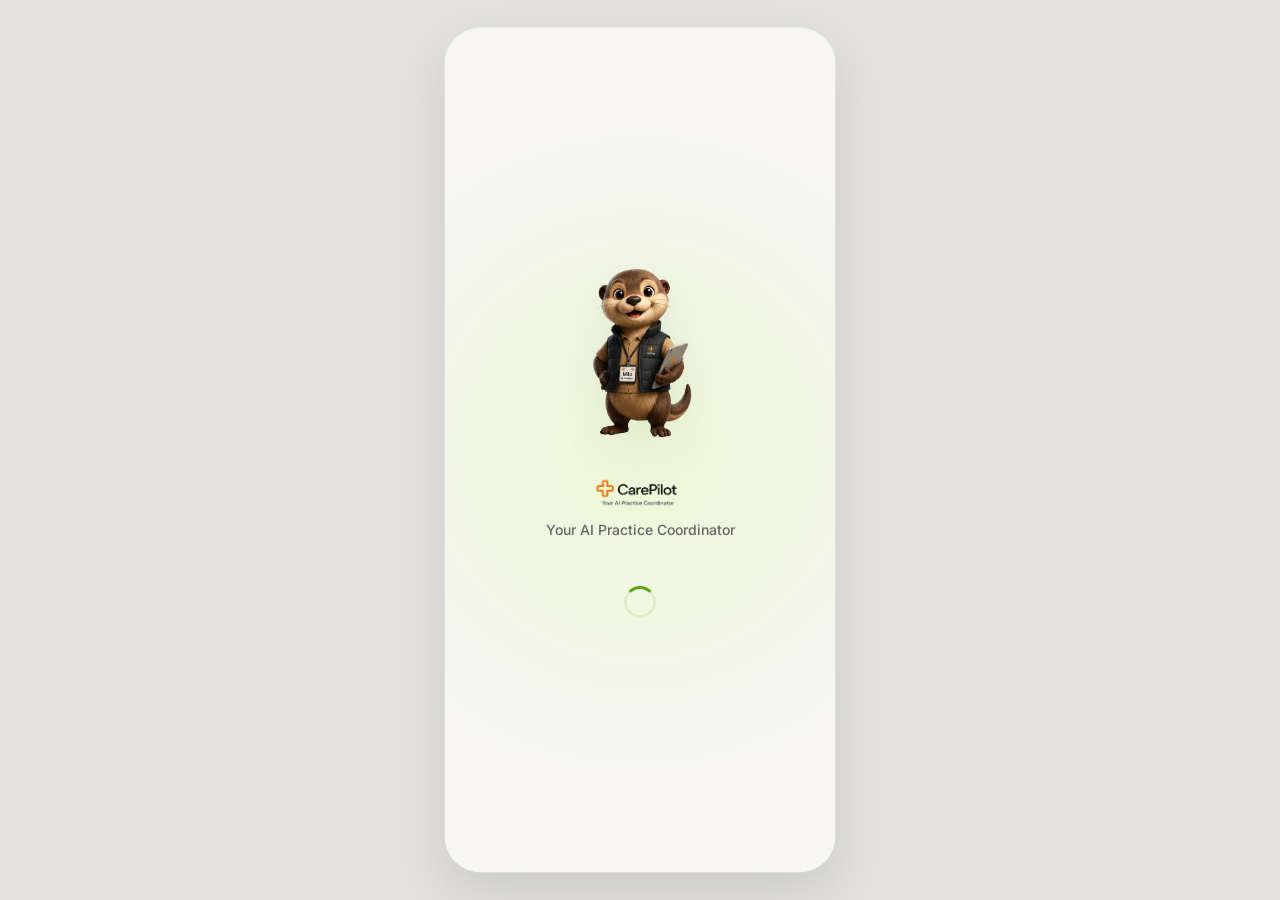
==== commit de39e4cc: "Add files via upload" ====
--- a/index.html
+++ b/index.html
@@ -6,6 +6,11 @@
   <meta name="viewport" content="width=device-width, initial-scale=1.0">
   <title>CarePilot - Foundational App Frame</title>
   <link rel="stylesheet" href="index.css">
+  <!-- HTML Head -->
+  <link rel="preconnect" href="https://fonts.googleapis.com">
+  <link rel="preconnect" href="https://fonts.gstatic.com" crossorigin>
+  <link href="https://fonts.googleapis.com/css2?family=Plus+Jakarta+Sans:wght@400;500;600;700&display=swap"
+    rel="stylesheet">
 </head>
 
 <body>
@@ -13,409 +18,501 @@
   <!-- Device screen wrapper simulating mobile width of 390px -->
   <div class="device-screen">
 
-      <!-- Startup Loading Screen Overlay -->
-      <div id="loading-screen" class="loading-screen">
-        <div class="loading-content">
-          <!-- Mascot: Milo Loading -->
-          <img src="assets/milo/milo_loading.png" alt="Milo CarePilot" class="loading-milo">
-
-          <!-- Logo & Brand Header -->
-          <div class="loading-brand">
-            <img src="assets/images/Logo.png" alt="CarePilot Logo" class="brand-logo-img">
-          </div>
-
-          <!-- Subtext Tagline -->
-          <p class="loading-tagline">Your AI Practice Coordinator</p>
-
-          <!-- Green Circular Rotating Loader Spinner -->
-          <div class="loading-spinner"></div>
-        </div>
+    <!-- Startup Loading Screen Overlay -->
+    <div id="loading-screen" class="loading-screen">
+      <div class="loading-content">
+        <!-- Mascot: Milo Loading -->
+        <img src="assets/milo/milo_loading.png" alt="Milo CarePilot" class="loading-milo">
+
+        <!-- Logo & Brand Header -->
+        <div class="loading-brand">
+          <img src="assets/images/Logo.png" alt="CarePilot Logo" class="brand-logo-img">
+        </div>
+
+        <!-- Subtext Tagline -->
+        <p class="loading-tagline">Your AI Practice Coordinator</p>
+
+        <!-- Green Circular Rotating Loader Spinner -->
+        <div class="loading-spinner"></div>
       </div>
-
-
-
-      <!-- Main Canvas Area -->
-      <div class="canvas-area" id="canvas-area">
-
-        <!-- HOME SCREEN -->
-        <div class="screen-view active" id="home-screen">
-          
-          <!-- 1. Header Section -->
-          <header class="home-hero-header">
-            <div class="home-hero-left">
-              <span class="greeting-muted">Good morning,</span>
-              <h1 class="greeting-doctor">Dr. Patel! 👋</h1>
-              <p class="greeting-subtext">Here's what's happening in your clinic today.</p>
-            </div>
-            
-            <div class="home-hero-right">
-              <!-- Notification Bell Button -->
-              <button class="notification-bell-btn" aria-label="Notifications (3 unread)">
-                <svg viewBox="0 0 24 24" class="bell-svg">
-                  <path d="M18 8A6 6 0 0 0 6 8c0 7-3 9-3 9h18s-3-2-3-9M13.73 21a2 2 0 0 1-3.46 0" />
-                </svg>
-                <span class="bell-badge tabular-nums">3</span>
-              </button>
-
-              <!-- Assistant Hero Image overlapping cleanly -->
-              <div class="milo-hero-img-wrapper">
-                <img src="assets/milo/Milo_overview.png" alt="Milo CarePilot Assistant" class="milo-hero-img">
-              </div>
-            </div>
-          </header>
-
-          <!-- 2. AI Assistant Card ("Milo Says") -->
-          <div class="milo-says-card">
-            <div class="milo-says-left">
-              <div class="milo-says-badge">
-                <!-- Sparkle/AI Icon -->
-                <svg viewBox="0 0 24 24" class="sparkle-icon">
-                  <path d="M12 2L14.5 9.5L22 12L14.5 14.5L12 22L9.5 14.5L2 12L9.5 9.5L12 2Z"/>
-                </svg>
-                <span>Milo says</span>
-              </div>
-              <h3 class="milo-says-title">Everything is running smoothly today.</h3>
-              <p class="milo-says-subtext">Your first appointment starts in <span class="tabular-nums">15</span> minutes.</p>
-            </div>
-            <div class="milo-says-right">
-              <!-- Warm analog clock visual anchor -->
-              <div class="clock-illustration-container">
-                <svg viewBox="0 0 64 64" class="clock-illustration-svg">
-                  <circle cx="32" cy="32" r="26" fill="#FFFFFF" stroke="#FDBA74" stroke-width="2.5"/>
-                  <circle cx="32" cy="32" r="22" fill="#FFF7ED"/>
-                  <line x1="32" y1="12" x2="32" y2="15" stroke="#F97316" stroke-width="2" stroke-linecap="round"/>
-                  <line x1="52" y1="32" x2="49" y2="32" stroke="#F97316" stroke-width="2" stroke-linecap="round"/>
-                  <line x1="32" y1="52" x2="32" y2="49" stroke="#F97316" stroke-width="2" stroke-linecap="round"/>
-                  <line x1="12" y1="32" x2="15" y2="32" stroke="#F97316" stroke-width="2" stroke-linecap="round"/>
-                  <line x1="32" y1="32" x2="23" y2="21" stroke="#EA580C" stroke-width="3" stroke-linecap="round"/>
-                  <line x1="32" y1="32" x2="43" y2="23" stroke="#F97316" stroke-width="2.5" stroke-linecap="round"/>
-                  <circle cx="32" cy="32" r="3" fill="#EA580C"/>
-                </svg>
-                <div class="clock-plant-accent">
-                  <svg viewBox="0 0 20 20" class="plant-accent-svg">
-                    <path d="M7 14L8 18H12L13 14H7Z" fill="#F97316"/>
-                    <path d="M10 14V8" stroke="#16A34A" stroke-width="1.5" stroke-linecap="round"/>
-                    <path d="M10 10C8 8 6 9 6 11C8 11 10 10 10 10Z" fill="#22C55E"/>
-                    <path d="M10 9C12 7 14 8 14 10C12 10 10 9 10 9Z" fill="#4ADE80"/>
+    </div>
+
+
+
+    <!-- Main Canvas Area -->
+    <div class="canvas-area" id="canvas-area">
+
+      <!-- HOME SCREEN -->
+      <div class="screen-view active" id="home-screen">
+
+        <!-- 1. Header Section -->
+        <header class="home-hero-header">
+          <div class="home-hero-left">
+            <span class="greeting-muted">Good morning,</span>
+            <h1 class="greeting-doctor">Dr. Patel! 👋</h1>
+            <p class="greeting-subtext">Here's what's happening in your clinic today.</p>
+          </div>
+
+          <div class="home-hero-right">
+            <!-- Notification Bell Button -->
+            <button class="notification-bell-btn" aria-label="Notifications (3 unread)">
+              <svg viewBox="0 0 24 24" class="bell-svg">
+                <path d="M18 8A6 6 0 0 0 6 8c0 7-3 9-3 9h18s-3-2-3-9M13.73 21a2 2 0 0 1-3.46 0" />
+              </svg>
+              <span class="bell-badge tabular-nums">3</span>
+            </button>
+
+            <!-- Assistant Hero Image overlapping cleanly -->
+            <div class="milo-hero-img-wrapper">
+              <img src="assets/milo/Milo_overview.png" alt="Milo CarePilot Assistant" class="milo-hero-img">
+            </div>
+          </div>
+        </header>
+
+        <!-- 2. AI Assistant Card ("Milo Says") -->
+        <div class="milo-says-card">
+          <div class="milo-says-left">
+            <div class="milo-says-badge">
+              <!-- Sparkle/AI Icon -->
+              <svg viewBox="0 0 24 24" class="sparkle-icon">
+                <path d="M12 2L14.5 9.5L22 12L14.5 14.5L12 22L9.5 14.5L2 12L9.5 9.5L12 2Z" />
+              </svg>
+              <span>Milo says</span>
+            </div>
+            <h3 class="milo-says-title">Everything is running smoothly today.</h3>
+            <p class="milo-says-subtext">Your first appointment starts in <span class="tabular-nums">15</span> minutes.
+            </p>
+          </div>
+          <div class="milo-says-right">
+            <!-- Warm analog clock visual anchor -->
+            <div class="clock-illustration-container">
+              <svg viewBox="0 0 64 64" class="clock-illustration-svg">
+                <circle cx="32" cy="32" r="26" fill="#FFFFFF" stroke="#FDBA74" stroke-width="2.5" />
+                <circle cx="32" cy="32" r="22" fill="#FFF7ED" />
+                <line x1="32" y1="12" x2="32" y2="15" stroke="#F97316" stroke-width="2" stroke-linecap="round" />
+                <line x1="52" y1="32" x2="49" y2="32" stroke="#F97316" stroke-width="2" stroke-linecap="round" />
+                <line x1="32" y1="52" x2="32" y2="49" stroke="#F97316" stroke-width="2" stroke-linecap="round" />
+                <line x1="12" y1="32" x2="15" y2="32" stroke="#F97316" stroke-width="2" stroke-linecap="round" />
+                <line x1="32" y1="32" x2="23" y2="21" stroke="#EA580C" stroke-width="3" stroke-linecap="round" />
+                <line x1="32" y1="32" x2="43" y2="23" stroke="#F97316" stroke-width="2.5" stroke-linecap="round" />
+                <circle cx="32" cy="32" r="3" fill="#EA580C" />
+              </svg>
+              <div class="clock-plant-accent">
+                <svg viewBox="0 0 20 20" class="plant-accent-svg">
+                  <path d="M7 14L8 18H12L13 14H7Z" fill="#F97316" />
+                  <path d="M10 14V8" stroke="#16A34A" stroke-width="1.5" stroke-linecap="round" />
+                  <path d="M10 10C8 8 6 9 6 11C8 11 10 10 10 10Z" fill="#22C55E" />
+                  <path d="M10 9C12 7 14 8 14 10C12 10 10 9 10 9Z" fill="#4ADE80" />
+                </svg>
+              </div>
+            </div>
+          </div>
+        </div>
+
+        <!-- 3. "Needs Your Attention" Section -->
+        <div class="home-section">
+          <div class="home-section-header">
+            <h2 class="home-section-title">Needs Your Attention</h2>
+            <a href="#" class="home-section-link">View all <svg viewBox="0 0 24 24" class="chevron-sm">
+                <polyline points="9 18 15 12 9 6" />
+              </svg></a>
+          </div>
+
+          <div class="attention-card-list">
+            <!-- Item 1: Confirm 2 appointments -->
+            <div class="attention-item">
+              <div class="attention-icon-box bg-pink-light">
+                <svg viewBox="0 0 24 24" class="att-svg icon-pink">
+                  <rect x="3" y="4" width="18" height="18" rx="2" ry="2" />
+                  <line x1="16" y1="2" x2="16" y2="6" />
+                  <line x1="8" y1="2" x2="8" y2="6" />
+                  <line x1="3" y1="10" x2="21" y2="10" />
+                </svg>
+              </div>
+              <div class="attention-info">
+                <h4 class="att-title">Confirm <span class="tabular-nums">2</span> appointments</h4>
+                <p class="att-subtext">Requires patient confirmation</p>
+              </div>
+              <div class="attention-right">
+                <span class="status-dot dot-red"></span>
+                <svg viewBox="0 0 24 24" class="chevron-arrow">
+                  <polyline points="9 18 15 12 9 6" />
+                </svg>
+              </div>
+            </div>
+
+            <!-- Item 2: Check in Mrs. Sharma -->
+            <div class="attention-item">
+              <div class="attention-icon-box bg-orange-light">
+                <svg viewBox="0 0 24 24" class="att-svg icon-orange">
+                  <path d="M20 21v-2a4 4 0 0 0-4-4H8a4 4 0 0 0-4 4v2" />
+                  <circle cx="12" cy="7" r="4" />
+                </svg>
+              </div>
+              <div class="attention-info">
+                <h4 class="att-title">Check in Mrs. Sharma</h4>
+                <p class="att-subtext">Arrived at reception</p>
+              </div>
+              <div class="attention-right">
+                <span class="status-dot dot-amber"></span>
+                <svg viewBox="0 0 24 24" class="chevron-arrow">
+                  <polyline points="9 18 15 12 9 6" />
+                </svg>
+              </div>
+            </div>
+
+            <!-- Item 3: Return missed call -->
+            <div class="attention-item">
+              <div class="attention-icon-box bg-blue-light">
+                <svg viewBox="0 0 24 24" class="att-svg icon-blue">
+                  <path
+                    d="M22 16.92v3a2 2 0 0 1-2.18 2 19.79 19.79 0 0 1-8.63-3.07 19.5 19.5 0 0 1-6-6 19.79 19.79 0 0 1-3.07-8.67A2 2 0 0 1 4.11 2h3a2 2 0 0 1 2 1.72 12.84 12.84 0 0 0 .7 2.81 2 2 0 0 1-.45 2.11L8.09 9.91a16 16 0 0 0 6 6l1.27-1.27a2 2 0 0 1 2.11-.45 12.84 12.84 0 0 0 2.81.7A2 2 0 0 1 22 16.92z" />
+                </svg>
+              </div>
+              <div class="attention-info">
+                <h4 class="att-title">Return missed call</h4>
+                <p class="att-subtext">From <span class="tabular-nums">98200 12345</span></p>
+              </div>
+              <div class="attention-right">
+                <span class="status-dot dot-amber"></span>
+                <svg viewBox="0 0 24 24" class="chevron-arrow">
+                  <polyline points="9 18 15 12 9 6" />
+                </svg>
+              </div>
+            </div>
+
+            <!-- Item 4: Offer cancelled slot -->
+            <div class="attention-item">
+              <div class="attention-icon-box bg-purple-light">
+                <svg viewBox="0 0 24 24" class="att-svg icon-purple">
+                  <path d="M17 21v-2a4 4 0 0 0-4-4H5a4 4 0 0 0-4 4v2" />
+                  <circle cx="9" cy="7" r="4" />
+                  <path d="M23 21v-2a4 4 0 0 0-3-3.87" />
+                  <path d="M16 3.13a4 4 0 0 1 0 7.75" />
+                </svg>
+              </div>
+              <div class="attention-info">
+                <h4 class="att-title">Offer cancelled slot</h4>
+                <p class="att-subtext">To <span class="tabular-nums">3</span> waitlist patients</p>
+              </div>
+              <div class="attention-right">
+                <span class="status-dot dot-blue"></span>
+                <svg viewBox="0 0 24 24" class="chevron-arrow">
+                  <polyline points="9 18 15 12 9 6" />
+                </svg>
+              </div>
+            </div>
+          </div>
+        </div>
+
+        <!-- 4. "Quick Actions" Section -->
+        <div class="home-section">
+          <div class="home-section-header">
+            <h2 class="home-section-title">Quick Actions</h2>
+          </div>
+
+          <div class="quick-actions-strip">
+            <!-- 1. Check In Patient -->
+            <button class="quick-action-card">
+              <div class="qa-icon-circle icon-green-bg">
+                <svg viewBox="0 0 24 24" class="qa-svg qa-green">
+                  <path d="M20 21v-2a4 4 0 0 0-4-4H8a4 4 0 0 0-4 4v2" />
+                  <circle cx="12" cy="7" r="4" />
+                </svg>
+              </div>
+              <span class="qa-label">Check In<br>Patient</span>
+            </button>
+
+            <!-- 2. Add Walk-in -->
+            <button class="quick-action-card">
+              <div class="qa-icon-circle icon-purple-bg">
+                <svg viewBox="0 0 24 24" class="qa-svg qa-purple">
+                  <path d="M13 4a2 2 0 1 0-4 0 2 2 0 0 0 4 0zM6.5 10.5l3.5-3.5h4l3.5 3.5M8.5 13l-1.5 6M15.5 13l1.5 6" />
+                </svg>
+              </div>
+              <span class="qa-label">Add<br>Walk-in</span>
+            </button>
+
+            <!-- 3. Search Patient -->
+            <button class="quick-action-card">
+              <div class="qa-icon-circle icon-blue-bg">
+                <svg viewBox="0 0 24 24" class="qa-svg qa-blue">
+                  <circle cx="11" cy="11" r="8" />
+                  <line x1="21" y1="21" x2="16.65" y2="16.65" />
+                </svg>
+              </div>
+              <span class="qa-label">Search<br>Patient</span>
+            </button>
+
+            <!-- 4. Call Patient -->
+            <button class="quick-action-card">
+              <div class="qa-icon-circle icon-emerald-bg">
+                <svg viewBox="0 0 24 24" class="qa-svg qa-emerald">
+                  <path
+                    d="M22 16.92v3a2 2 0 0 1-2.18 2 19.79 19.79 0 0 1-8.63-3.07 19.5 19.5 0 0 1-6-6 19.79 19.79 0 0 1-3.07-8.67A2 2 0 0 1 4.11 2h3a2 2 0 0 1 2 1.72 12.84 12.84 0 0 0 .7 2.81 2 2 0 0 1-.45 2.11L8.09 9.91a16 16 0 0 0 6 6l1.27-1.27a2 2 0 0 1 2.11-.45 12.84 12.84 0 0 0 2.81.7A2 2 0 0 1 22 16.92z" />
+                </svg>
+              </div>
+              <span class="qa-label">Call<br>Patient</span>
+            </button>
+
+            <!-- 5. Add Appointment -->
+            <button class="quick-action-card">
+              <div class="qa-icon-circle icon-orange-bg">
+                <svg viewBox="0 0 24 24" class="qa-svg qa-orange">
+                  <rect x="3" y="4" width="18" height="18" rx="2" ry="2" />
+                  <line x1="16" y1="2" x2="16" y2="6" />
+                  <line x1="8" y1="2" x2="8" y2="6" />
+                  <line x1="3" y1="10" x2="21" y2="10" />
+                  <line x1="12" y1="14" x2="12" y2="18" />
+                  <line x1="10" y1="16" x2="14" y2="16" />
+                </svg>
+              </div>
+              <span class="qa-label">Add<br>Appointment</span>
+            </button>
+          </div>
+        </div>
+
+        <!-- 5. "Recent Activity" Section -->
+        <div class="home-section">
+          <div class="home-section-header">
+            <h2 class="home-section-title">Recent Activity</h2>
+            <a href="#" class="home-section-link">View all <svg viewBox="0 0 24 24" class="chevron-sm">
+                <polyline points="9 18 15 12 9 6" />
+              </svg></a>
+          </div>
+
+          <div class="recent-activity-card">
+            <!-- Item 1: Appointment confirmed -->
+            <div class="activity-item">
+              <div class="activity-icon-box bg-green-light">
+                <svg viewBox="0 0 24 24" class="act-svg icon-green">
+                  <rect x="3" y="4" width="18" height="18" rx="2" ry="2" />
+                  <polyline points="9 11 12 14 22 4" />
+                </svg>
+              </div>
+              <div class="activity-info">
+                <h4 class="act-title">Appointment confirmed</h4>
+                <p class="act-subtext">Ritika Sharma &ndash; <span class="tabular-nums">10:30 AM</span></p>
+              </div>
+              <span class="activity-time tabular-nums">8:45 AM</span>
+            </div>
+
+            <!-- Item 2: Lab result received -->
+            <div class="activity-item">
+              <div class="activity-icon-box bg-purple-light">
+                <svg viewBox="0 0 24 24" class="act-svg icon-purple">
+                  <path d="M10 2v7.31L4.75 18A2 2 0 0 0 6.47 21h11.06a2 2 0 0 0 1.72-3L14 9.31V2" />
+                  <line x1="8.5" y1="2" x2="15.5" y2="2" />
+                </svg>
+              </div>
+              <div class="activity-info">
+                <h4 class="act-title">Lab result received</h4>
+                <p class="act-subtext">Mrs. Sharma &ndash; Blood Test</p>
+              </div>
+              <span class="activity-time tabular-nums">8:20 AM</span>
+            </div>
+          </div>
+        </div>
+
+      </div>
+
+      <!-- CALENDAR SCREEN -->
+      <div class="screen-view" id="calendar-screen">
+        <header class="screen-header">
+          <div>
+            <h3 class="doctor-greeting">Calendar</h3>
+            <h2 class="doctor-name">Dr. Patel's Schedule</h2>
+          </div>
+        </header>
+
+        <div class="calendar-strip">
+          <div class="calendar-day">
+            <span class="day-label">Mon</span>
+            <span class="day-number">13</span>
+          </div>
+          <div class="calendar-day">
+            <span class="day-label">Tue</span>
+            <span class="day-number">14</span>
+          </div>
+          <div class="calendar-day active">
+            <span class="day-label">Wed</span>
+            <span class="day-number">15</span>
+          </div>
+          <div class="calendar-day">
+            <span class="day-label">Thu</span>
+            <span class="day-number">16</span>
+          </div>
+          <div class="calendar-day">
+            <span class="day-label">Fri</span>
+            <span class="day-number">17</span>
+          </div>
+        </div>
+
+        <h3 class="section-title" style="margin-top: 12px;">Timeline</h3>
+
+        <div class="timeline-container">
+          <div class="timeline-item">
+            <div class="timeline-time">09:00 AM</div>
+            <div class="timeline-content active urgent">
+              <h4 class="timeline-title">John Doe</h4>
+              <p class="timeline-subtitle">Cardio Consultation</p>
+            </div>
+          </div>
+          <div class="timeline-item">
+            <div class="timeline-time">10:30 AM</div>
+            <div class="timeline-content active">
+              <h4 class="timeline-title">Sarah Smith</h4>
+              <p class="timeline-subtitle">Routine Health Check</p>
+            </div>
+          </div>
+          <div class="timeline-item">
+            <div class="timeline-time">12:00 PM</div>
+            <div class="timeline-content break">
+              <h4 class="timeline-title">Lunch Break</h4>
+              <p class="timeline-subtitle">Clinic Blocked</p>
+            </div>
+          </div>
+          <div class="timeline-item">
+            <div class="timeline-time">01:30 PM</div>
+            <div class="timeline-content active">
+              <h4 class="timeline-title">Robert Johnson</h4>
+              <p class="timeline-subtitle">Follow-up: Meds Review</p>
+            </div>
+          </div>
+          <div class="timeline-item">
+            <div class="timeline-time">03:00 PM</div>
+            <div class="timeline-content active">
+              <h4 class="timeline-title">Emily Davis</h4>
+              <p class="timeline-subtitle">Physical Therapy Review</p>
+            </div>
+          </div>
+        </div>
+      </div>
+
+      <!-- MILO CHAT VIEW -->
+      <div class="screen-view" id="milo-screen">
+
+        <!-- Sticky Milo Header -->
+        <div class="milo-chat-header">
+          <button class="milo-back-btn" id="milo-back-home-btn" aria-label="Back to Home">
+            <svg viewBox="0 0 24 24">
+              <polyline points="15 18 9 12 15 6" />
+            </svg>
+          </button>
+          <div class="milo-profile-pic">
+            <img id="milo-main-avatar" src="assets/milo/Milo_overview.png" alt="Milo Assistant">
+            <span class="milo-status-dot"></span>
+          </div>
+          <div class="milo-chat-title">
+            <h3>Milo</h3>
+            <p>Active &bull; AI Practice Coordinator</p>
+          </div>
+          <button class="milo-header-close-btn" id="milo-close-home-btn" aria-label="Close Chat">
+            <svg viewBox="0 0 24 24">
+              <line x1="18" y1="6" x2="6" y2="18" />
+              <line x1="6" y1="6" x2="18" y2="18" />
+            </svg>
+          </button>
+        </div>
+
+        <div class="chat-messages-container" id="chat-messages">
+
+          <!-- State 1: Morning Onboarding Message Bubble (Welcoming Mascot) -->
+          <div class="chat-bubble-row milo-bubble" id="state1-bubble">
+            <img src="assets/milo/Milo_overview.png" alt="Milo" class="chat-avatar" id="milo-chat-icon">
+            <div class="chat-bubble-content" style="width: 100%;">
+              <p>Good morning, Dr. Patel! 👋 I've reviewed today's practice schedule. Here is your start-of-day summary:
+              </p>
+
+              <div class="milo-glance-card" style="margin-top: 10px;">
+                <div class="milo-glance-header">
+                  <h3 class="milo-glance-title">Today at a glance</h3>
+                  <svg viewBox="0 0 24 24" class="chevron-sm">
+                    <polyline points="6 9 12 15 18 9" />
                   </svg>
                 </div>
-              </div>
-            </div>
-          </div>
-
-          <!-- 3. "Needs Your Attention" Section -->
-          <div class="home-section">
-            <div class="home-section-header">
-              <h2 class="home-section-title">Needs Your Attention</h2>
-              <a href="#" class="home-section-link">View all <svg viewBox="0 0 24 24" class="chevron-sm"><polyline points="9 18 15 12 9 6"/></svg></a>
-            </div>
-
-            <div class="attention-card-list">
-              <!-- Item 1: Confirm 2 appointments -->
-              <div class="attention-item">
-                <div class="attention-icon-box bg-pink-light">
-                  <svg viewBox="0 0 24 24" class="att-svg icon-pink">
-                    <rect x="3" y="4" width="18" height="18" rx="2" ry="2"/>
-                    <line x1="16" y1="2" x2="16" y2="6"/>
-                    <line x1="8" y1="2" x2="8" y2="6"/>
-                    <line x1="3" y1="10" x2="21" y2="10"/>
-                  </svg>
+                <div class="milo-glance-grid">
+                  <div class="milo-glance-col">
+                    <div class="milo-glance-icon icon-bg-orange">
+                      <svg viewBox="0 0 24 24">
+                        <rect x="3" y="4" width="18" height="18" rx="2" ry="2" />
+                        <line x1="16" y1="2" x2="16" y2="6" />
+                        <line x1="8" y1="2" x2="8" y2="6" />
+                        <line x1="3" y1="10" x2="21" y2="10" />
+                      </svg>
+                    </div>
+                    <span class="milo-glance-val tabular-nums">18</span>
+                    <span class="milo-glance-lbl">Appointments<br>scheduled</span>
+                  </div>
+                  <div class="milo-glance-col">
+                    <div class="milo-glance-icon icon-bg-amber">
+                      <svg viewBox="0 0 24 24">
+                        <rect x="3" y="4" width="18" height="18" rx="2" ry="2" />
+                        <line x1="12" y1="11" x2="12" y2="17" />
+                        <line x1="12" y1="9" x2="12.01" y2="9" />
+                      </svg>
+                    </div>
+                    <span class="milo-glance-val tabular-nums">2</span>
+                    <span class="milo-glance-lbl">Confirmations<br>pending</span>
+                  </div>
+                  <div class="milo-glance-col">
+                    <div class="milo-glance-icon icon-bg-purple">
+                      <svg viewBox="0 0 24 24">
+                        <path d="M20 21v-2a4 4 0 0 0-4-4H8a4 4 0 0 0-4 4v2" />
+                        <circle cx="12" cy="7" r="4" />
+                      </svg>
+                    </div>
+                    <span class="milo-glance-val tabular-nums">1</span>
+                    <span class="milo-glance-lbl">Doctor on<br>leave</span>
+                  </div>
+                  <div class="milo-glance-col">
+                    <div class="milo-glance-icon icon-bg-red">
+                      <svg viewBox="0 0 24 24">
+                        <path
+                          d="M20.84 4.61a5.5 5.5 0 0 0-7.78 0L12 5.67l-1.06-1.06a5.5 5.5 0 0 0-7.78 7.78l1.06 1.06L12 21.23l7.78-7.78 1.06-1.06a5.5 5.5 0 0 0 0-7.78z" />
+                      </svg>
+                    </div>
+                    <span class="milo-glance-val tabular-nums">1</span>
+                    <span class="milo-glance-lbl">Follow-up<br>needs approval</span>
+                  </div>
                 </div>
-                <div class="attention-info">
-                  <h4 class="att-title">Confirm <span class="tabular-nums">2</span> appointments</h4>
-                  <p class="att-subtext">Requires patient confirmation</p>
-                </div>
-                <div class="attention-right">
-                  <span class="status-dot dot-red"></span>
-                  <svg viewBox="0 0 24 24" class="chevron-arrow"><polyline points="9 18 15 12 9 6"/></svg>
-                </div>
-              </div>
-
-              <!-- Item 2: Check in Mrs. Sharma -->
-              <div class="attention-item">
-                <div class="attention-icon-box bg-orange-light">
-                  <svg viewBox="0 0 24 24" class="att-svg icon-orange">
-                    <path d="M20 21v-2a4 4 0 0 0-4-4H8a4 4 0 0 0-4 4v2"/>
-                    <circle cx="12" cy="7" r="4"/>
-                  </svg>
-                </div>
-                <div class="attention-info">
-                  <h4 class="att-title">Check in Mrs. Sharma</h4>
-                  <p class="att-subtext">Arrived at reception</p>
-                </div>
-                <div class="attention-right">
-                  <span class="status-dot dot-amber"></span>
-                  <svg viewBox="0 0 24 24" class="chevron-arrow"><polyline points="9 18 15 12 9 6"/></svg>
-                </div>
-              </div>
-
-              <!-- Item 3: Return missed call -->
-              <div class="attention-item">
-                <div class="attention-icon-box bg-blue-light">
-                  <svg viewBox="0 0 24 24" class="att-svg icon-blue">
-                    <path d="M22 16.92v3a2 2 0 0 1-2.18 2 19.79 19.79 0 0 1-8.63-3.07 19.5 19.5 0 0 1-6-6 19.79 19.79 0 0 1-3.07-8.67A2 2 0 0 1 4.11 2h3a2 2 0 0 1 2 1.72 12.84 12.84 0 0 0 .7 2.81 2 2 0 0 1-.45 2.11L8.09 9.91a16 16 0 0 0 6 6l1.27-1.27a2 2 0 0 1 2.11-.45 12.84 12.84 0 0 0 2.81.7A2 2 0 0 1 22 16.92z"/>
-                  </svg>
-                </div>
-                <div class="attention-info">
-                  <h4 class="att-title">Return missed call</h4>
-                  <p class="att-subtext">From <span class="tabular-nums">98200 12345</span></p>
-                </div>
-                <div class="attention-right">
-                  <span class="status-dot dot-amber"></span>
-                  <svg viewBox="0 0 24 24" class="chevron-arrow"><polyline points="9 18 15 12 9 6"/></svg>
-                </div>
-              </div>
-
-              <!-- Item 4: Offer cancelled slot -->
-              <div class="attention-item">
-                <div class="attention-icon-box bg-purple-light">
-                  <svg viewBox="0 0 24 24" class="att-svg icon-purple">
-                    <path d="M17 21v-2a4 4 0 0 0-4-4H5a4 4 0 0 0-4 4v2"/>
-                    <circle cx="9" cy="7" r="4"/>
-                    <path d="M23 21v-2a4 4 0 0 0-3-3.87"/>
-                    <path d="M16 3.13a4 4 0 0 1 0 7.75"/>
-                  </svg>
-                </div>
-                <div class="attention-info">
-                  <h4 class="att-title">Offer cancelled slot</h4>
-                  <p class="att-subtext">To <span class="tabular-nums">3</span> waitlist patients</p>
-                </div>
-                <div class="attention-right">
-                  <span class="status-dot dot-blue"></span>
-                  <svg viewBox="0 0 24 24" class="chevron-arrow"><polyline points="9 18 15 12 9 6"/></svg>
-                </div>
-              </div>
-            </div>
-          </div>
-
-          <!-- 4. "Quick Actions" Section -->
-          <div class="home-section">
-            <div class="home-section-header">
-              <h2 class="home-section-title">Quick Actions</h2>
-            </div>
-
-            <div class="quick-actions-strip">
-              <!-- 1. Check In Patient -->
-              <button class="quick-action-card">
-                <div class="qa-icon-circle icon-green-bg">
-                  <svg viewBox="0 0 24 24" class="qa-svg qa-green">
-                    <path d="M20 21v-2a4 4 0 0 0-4-4H8a4 4 0 0 0-4 4v2"/>
-                    <circle cx="12" cy="7" r="4"/>
-                  </svg>
-                </div>
-                <span class="qa-label">Check In<br>Patient</span>
+              </div>
+
+              <span class="chat-time">Just now</span>
+            </div>
+          </div>
+
+        </div>
+
+        <!-- Enhanced Chat Input Bar with Pinned Suggested Actions Strip -->
+        <div class="chat-input-bar-enhanced">
+
+          <!-- Suggested Actions Strip Pinned Directly Above Text Input Bar -->
+          <div class="suggested-actions-container">
+            <div class="suggested-actions-strip">
+              <!-- Dynamic Suggested Pills rendered here via app.js -->
+            </div>
+          </div>
+
+          <div class="chat-input-wrapper-row">
+            <div class="chat-input-wrapper">
+              <input type="text" placeholder="Ask Milo anything..." id="chat-input">
+              <button class="input-icon-btn" title="Attach file">
+                <svg viewBox="0 0 24 24">
+                  <path
+                    d="M21.44 11.05l-9.19 9.19a6 6 0 0 1-8.49-8.49l9.19-9.19a4 4 0 0 1 5.66 5.66l-9.2 9.19a2 2 0 0 1-2.83-2.83l8.49-8.48" />
+                </svg>
               </button>
-
-              <!-- 2. Add Walk-in -->
-              <button class="quick-action-card">
-                <div class="qa-icon-circle icon-purple-bg">
-                  <svg viewBox="0 0 24 24" class="qa-svg qa-purple">
-                    <path d="M13 4a2 2 0 1 0-4 0 2 2 0 0 0 4 0zM6.5 10.5l3.5-3.5h4l3.5 3.5M8.5 13l-1.5 6M15.5 13l1.5 6"/>
-                  </svg>
-                </div>
-                <span class="qa-label">Add<br>Walk-in</span>
+              <button class="input-icon-btn" title="Voice dictation">
+                <svg viewBox="0 0 24 24">
+                  <path d="M12 1a3 3 0 0 0-3 3v8a3 3 0 0 0 6 0V4a3 3 0 0 0-3-3z" />
+                  <path d="M19 10v2a7 7 0 0 1-14 0v-2" />
+                  <line x1="12" y1="19" x2="12" y2="23" />
+                  <line x1="8" y1="23" x2="16" y2="23" />
+                </svg>
               </button>
-
-              <!-- 3. Search Patient -->
-              <button class="quick-action-card">
-                <div class="qa-icon-circle icon-blue-bg">
-                  <svg viewBox="0 0 24 24" class="qa-svg qa-blue">
-                    <circle cx="11" cy="11" r="8"/>
-                    <line x1="21" y1="21" x2="16.65" y2="16.65"/>
-                  </svg>
-                </div>
-                <span class="qa-label">Search<br>Patient</span>
-              </button>
-
-              <!-- 4. Call Patient -->
-              <button class="quick-action-card">
-                <div class="qa-icon-circle icon-emerald-bg">
-                  <svg viewBox="0 0 24 24" class="qa-svg qa-emerald">
-                    <path d="M22 16.92v3a2 2 0 0 1-2.18 2 19.79 19.79 0 0 1-8.63-3.07 19.5 19.5 0 0 1-6-6 19.79 19.79 0 0 1-3.07-8.67A2 2 0 0 1 4.11 2h3a2 2 0 0 1 2 1.72 12.84 12.84 0 0 0 .7 2.81 2 2 0 0 1-.45 2.11L8.09 9.91a16 16 0 0 0 6 6l1.27-1.27a2 2 0 0 1 2.11-.45 12.84 12.84 0 0 0 2.81.7A2 2 0 0 1 22 16.92z"/>
-                  </svg>
-                </div>
-                <span class="qa-label">Call<br>Patient</span>
-              </button>
-
-              <!-- 5. Add Appointment -->
-              <button class="quick-action-card">
-                <div class="qa-icon-circle icon-orange-bg">
-                  <svg viewBox="0 0 24 24" class="qa-svg qa-orange">
-                    <rect x="3" y="4" width="18" height="18" rx="2" ry="2"/>
-                    <line x1="16" y1="2" x2="16" y2="6"/>
-                    <line x1="8" y1="2" x2="8" y2="6"/>
-                    <line x1="3" y1="10" x2="21" y2="10"/>
-                    <line x1="12" y1="14" x2="12" y2="18"/>
-                    <line x1="10" y1="16" x2="14" y2="16"/>
-                  </svg>
-                </div>
-                <span class="qa-label">Add<br>Appointment</span>
-              </button>
-            </div>
-          </div>
-
-          <!-- 5. "Recent Activity" Section -->
-          <div class="home-section">
-            <div class="home-section-header">
-              <h2 class="home-section-title">Recent Activity</h2>
-              <a href="#" class="home-section-link">View all <svg viewBox="0 0 24 24" class="chevron-sm"><polyline points="9 18 15 12 9 6"/></svg></a>
-            </div>
-
-            <div class="recent-activity-card">
-              <!-- Item 1: Appointment confirmed -->
-              <div class="activity-item">
-                <div class="activity-icon-box bg-green-light">
-                  <svg viewBox="0 0 24 24" class="act-svg icon-green">
-                    <rect x="3" y="4" width="18" height="18" rx="2" ry="2"/>
-                    <polyline points="9 11 12 14 22 4"/>
-                  </svg>
-                </div>
-                <div class="activity-info">
-                  <h4 class="act-title">Appointment confirmed</h4>
-                  <p class="act-subtext">Ritika Sharma &ndash; <span class="tabular-nums">10:30 AM</span></p>
-                </div>
-                <span class="activity-time tabular-nums">8:45 AM</span>
-              </div>
-
-              <!-- Item 2: Lab result received -->
-              <div class="activity-item">
-                <div class="activity-icon-box bg-purple-light">
-                  <svg viewBox="0 0 24 24" class="act-svg icon-purple">
-                    <path d="M10 2v7.31L4.75 18A2 2 0 0 0 6.47 21h11.06a2 2 0 0 0 1.72-3L14 9.31V2"/>
-                    <line x1="8.5" y1="2" x2="15.5" y2="2"/>
-                  </svg>
-                </div>
-                <div class="activity-info">
-                  <h4 class="act-title">Lab result received</h4>
-                  <p class="act-subtext">Mrs. Sharma &ndash; Blood Test</p>
-                </div>
-                <span class="activity-time tabular-nums">8:20 AM</span>
-              </div>
-            </div>
-          </div>
-
-        </div>
-
-        <!-- CALENDAR SCREEN -->
-        <div class="screen-view" id="calendar-screen">
-          <header class="screen-header">
-            <div>
-              <h3 class="doctor-greeting">Calendar</h3>
-              <h2 class="doctor-name">Dr. Patel's Schedule</h2>
-            </div>
-          </header>
-
-          <div class="calendar-strip">
-            <div class="calendar-day">
-              <span class="day-label">Mon</span>
-              <span class="day-number">13</span>
-            </div>
-            <div class="calendar-day">
-              <span class="day-label">Tue</span>
-              <span class="day-number">14</span>
-            </div>
-            <div class="calendar-day active">
-              <span class="day-label">Wed</span>
-              <span class="day-number">15</span>
-            </div>
-            <div class="calendar-day">
-              <span class="day-label">Thu</span>
-              <span class="day-number">16</span>
-            </div>
-            <div class="calendar-day">
-              <span class="day-label">Fri</span>
-              <span class="day-number">17</span>
-            </div>
-          </div>
-
-          <h3 class="section-title" style="margin-top: 12px;">Timeline</h3>
-
-          <div class="timeline-container">
-            <div class="timeline-item">
-              <div class="timeline-time">09:00 AM</div>
-              <div class="timeline-content active urgent">
-                <h4 class="timeline-title">John Doe</h4>
-                <p class="timeline-subtitle">Cardio Consultation</p>
-              </div>
-            </div>
-            <div class="timeline-item">
-              <div class="timeline-time">10:30 AM</div>
-              <div class="timeline-content active">
-                <h4 class="timeline-title">Sarah Smith</h4>
-                <p class="timeline-subtitle">Routine Health Check</p>
-              </div>
-            </div>
-            <div class="timeline-item">
-              <div class="timeline-time">12:00 PM</div>
-              <div class="timeline-content break">
-                <h4 class="timeline-title">Lunch Break</h4>
-                <p class="timeline-subtitle">Clinic Blocked</p>
-              </div>
-            </div>
-            <div class="timeline-item">
-              <div class="timeline-time">01:30 PM</div>
-              <div class="timeline-content active">
-                <h4 class="timeline-title">Robert Johnson</h4>
-                <p class="timeline-subtitle">Follow-up: Meds Review</p>
-              </div>
-            </div>
-            <div class="timeline-item">
-              <div class="timeline-time">03:00 PM</div>
-              <div class="timeline-content active">
-                <h4 class="timeline-title">Emily Davis</h4>
-                <p class="timeline-subtitle">Physical Therapy Review</p>
-              </div>
-            </div>
-          </div>
-        </div>
-
-        <!-- MILO CHAT VIEW -->
-        <div class="screen-view" id="milo-screen">
-          <div class="milo-chat-header">
-            <div class="milo-profile-pic">
-              <img id="milo-main-avatar" src="assets/milo/milo_happy.png" alt="Milo Assistant">
-              <span class="milo-status-dot"></span>
-            </div>
-            <div class="milo-chat-title">
-              <h3>Milo Assistant</h3>
-              <p>Active &bull; AI Health Buddy</p>
-            </div>
-          </div>
-
-          <!-- Emotional State Selector (Shows off multiple Milo states and animates mascot) -->
-          <div class="emotion-bar">
-            <span class="emotion-tag active" data-state="happy">Happy</span>
-            <span class="emotion-tag" data-state="thinking">Thinking</span>
-            <span class="emotion-tag" data-state="thumbsup">Success</span>
-            <span class="emotion-tag" data-state="caring">Caring</span>
-            <span class="emotion-tag" data-state="alert">Alert</span>
-            <span class="emotion-tag" data-state="reviewing">Reviewing</span>
-          </div>
-
-          <div class="chat-messages-container" id="chat-messages">
-            <!-- Milo Welcome Message -->
-            <div class="chat-bubble-row milo-bubble">
-              <img src="assets/milo/milo_happy.png" alt="Milo" class="chat-avatar" id="milo-chat-icon">
-              <div class="chat-bubble-content">
-                <p>Hello Dr. Patel! I've been monitoring patient records and laboratory feeds. I found 1 urgent lab
-                  result for <strong>John Doe</strong> and prepared a draft follow-up plan. How can I help you today?
-                </p>
-                <span class="chat-time">Just now</span>
-              </div>
-            </div>
-          </div>
-
-          <!-- Quick Replies / Suggestions -->
-          <div class="quick-replies-container">
-            <div class="quick-reply-chip" id="chip-sum">Summarize John Doe</div>
-            <div class="quick-reply-chip" id="chip-draft">Draft Clinical Notes</div>
-            <div class="quick-reply-chip" id="chip-schedule">Show upcoming schedule</div>
-          </div>
-
-          <!-- Chat Input -->
-          <div class="chat-input-bar">
-            <input type="text" placeholder="Ask Milo anything..." class="chat-input-field" id="chat-input">
-            <button class="chat-send-btn" id="chat-send">
+            </div>
+            <button class="chat-send-btn-circle" id="chat-send" aria-label="Send Message">
               <svg viewBox="0 0 24 24">
                 <line x1="22" y1="2" x2="11" y2="13" />
                 <polygon points="22 2 15 22 11 13 2 9 22 2" />
@@ -423,251 +520,252 @@
             </button>
           </div>
         </div>
-
-        <!-- PATIENTS SCREEN -->
-        <div class="screen-view" id="patients-screen">
-          <header class="screen-header">
-            <div>
-              <h3 class="doctor-greeting">Patients</h3>
-              <h2 class="doctor-name">My Case Practice</h2>
-            </div>
-            <button class="icon-btn primary-bg">
-              <svg viewBox="0 0 24 24">
-                <line x1="12" y1="5" x2="12" y2="19" />
-                <line x1="5" y1="12" x2="19" y2="12" />
-              </svg>
-            </button>
-          </header>
-
-          <div class="search-container">
-            <svg class="search-icon" viewBox="0 0 24 24">
-              <circle cx="11" cy="11" r="8" />
-              <line x1="21" y1="21" x2="16.65" y2="16.65" />
-            </svg>
-            <input type="text" placeholder="Search by name, DOB, ID..." class="search-input">
-          </div>
-
-          <div class="filter-strip">
-            <span class="filter-pill active">All Patients</span>
-            <span class="filter-pill">Active</span>
-            <span class="filter-pill">Critical</span>
-            <span class="filter-pill">Archived</span>
-          </div>
-
-          <div class="patient-list" style="margin-top: 12px;">
-
-            <div class="patient-list-card">
-              <div class="avatar-gradient">JD</div>
-              <div class="patient-list-info">
-                <h4>John Doe</h4>
-                <p>Male, 45 yrs &bull; ID: #9842</p>
-                <span class="badge badge-urgent">Lab Alert</span>
-              </div>
-              <svg class="chevron-icon" viewBox="0 0 24 24">
-                <polyline points="9 18 15 12 9 6" />
-              </svg>
-            </div>
-
-            <div class="patient-list-card">
-              <div class="avatar-gradient secondary">SS</div>
-              <div class="patient-list-info">
-                <h4>Sarah Smith</h4>
-                <p>Female, 32 yrs &bull; ID: #8831</p>
-                <span class="badge badge-success">Recovered</span>
-              </div>
-              <svg class="chevron-icon" viewBox="0 0 24 24">
-                <polyline points="9 18 15 12 9 6" />
-              </svg>
-            </div>
-
-            <div class="patient-list-card">
-              <div class="avatar-gradient tertiary">RJ</div>
-              <div class="patient-list-info">
-                <h4>Robert Johnson</h4>
-                <p>Male, 61 yrs &bull; ID: #7729</p>
-                <span class="badge badge-neutral">Stable</span>
-              </div>
-              <svg class="chevron-icon" viewBox="0 0 24 24">
-                <polyline points="9 18 15 12 9 6" />
-              </svg>
-            </div>
-
-            <div class="patient-list-card">
-              <div class="avatar-gradient info">ED</div>
-              <div class="patient-list-info">
-                <h4>Emily Davis</h4>
-                <p>Female, 28 yrs &bull; ID: #6214</p>
-                <span class="badge badge-neutral">Stable</span>
-              </div>
-              <svg class="chevron-icon" viewBox="0 0 24 24">
-                <polyline points="9 18 15 12 9 6" />
-              </svg>
-            </div>
-
-          </div>
-        </div>
-
-        <!-- MORE SCREEN -->
-        <div class="screen-view" id="more-screen">
-          <header class="screen-header">
-            <div>
-              <h3 class="doctor-greeting">CarePilot Menu</h3>
-              <h2 class="doctor-name">Clinic Settings</h2>
-            </div>
-          </header>
-
-          <!-- Doctor Profile Details Card -->
-          <div class="doctor-profile-card">
-            <div class="doctor-profile-main">
-              <div class="avatar-gradient large">RP</div>
-              <div class="doctor-details">
-                <h4>Dr. Rahul Patel, MD</h4>
-                <p>Clinic Director & Dentist</p>
-                <span class="badge badge-success">Verified Practice</span>
-              </div>
-            </div>
-          </div>
-
-          <!-- Drawer Navigation Simulation -->
-          <div class="menu-list">
-            <div class="menu-item-section">Practice & Settings</div>
-
-            <div class="menu-item">
-              <div class="menu-item-left">
-                <svg viewBox="0 0 24 24" class="menu-icon">
-                  <circle cx="12" cy="12" r="3" />
-                  <path
-                    d="M19.4 15a1.65 1.65 0 0 0 .33 1.82l.06.06a2 2 0 1 1-2.83 2.83l-.06-.06a1.65 1.65 0 0 0-1.82-.33 1.65 1.65 0 0 0-1 1.51V21a2 2 0 0 1-4 0v-.09A1.65 1.65 0 0 0 9 19.4a1.65 1.65 0 0 0-1.82.33l-.06.06a2 2 0 1 1-2.83-2.83l.06-.06a1.65 1.65 0 0 0 .33-1.82 1.65 1.65 0 0 0-1.51-1H3a2 2 0 0 1 0-4h.09A1.65 1.65 0 0 0 4.6 9a1.65 1.65 0 0 0-.33-1.82l-.06-.06a2 2 0 1 1 2.83-2.83l.06.06a1.65 1.65 0 0 0 1.82.33H9a1.65 1.65 0 0 0 1-1.51V3a2 2 0 0 1 4 0v.09a1.65 1.65 0 0 0 1 1.51 1.65 1.65 0 0 0 1.82-.33l.06-.06a2 2 0 1 1 2.83 2.83l-.06.06a1.65 1.65 0 0 0-.33 1.82V9a1.65 1.65 0 0 0 1.51 1H21a2 2 0 0 1 0 4h-.09a1.65 1.65 0 0 0-1.51 1z" />
-                </svg>
-                <span>Settings</span>
-              </div>
-              <svg class="chevron-icon" viewBox="0 0 24 24">
-                <polyline points="9 18 15 12 9 6" />
-              </svg>
-            </div>
-
-            <div class="menu-item">
-              <div class="menu-item-left">
-                <svg viewBox="0 0 24 24" class="menu-icon">
-                  <path d="M20 21v-2a4 4 0 0 0-4-4H8a4 4 0 0 0-4 4v2" />
-                  <circle cx="12" cy="7" r="4" />
-                </svg>
-                <span>Manage Clinic Staff</span>
-              </div>
-              <svg class="chevron-icon" viewBox="0 0 24 24">
-                <polyline points="9 18 15 12 9 6" />
-              </svg>
-            </div>
-
-            <div class="menu-item-section">Support & App</div>
-
-            <div class="menu-item">
-              <div class="menu-item-left">
-                <svg viewBox="0 0 24 24" class="menu-icon">
-                  <path d="M21 15a2 2 0 0 1-2 2H7l-4 4V5a2 2 0 0 1 2-2h14a2 2 0 0 1 2 2z" />
-                </svg>
-                <span>Contact Support</span>
-              </div>
-              <svg class="chevron-icon" viewBox="0 0 24 24">
-                <polyline points="9 18 15 12 9 6" />
-              </svg>
-            </div>
-
-            <div class="menu-item">
-              <div class="menu-item-left">
-                <svg viewBox="0 0 24 24" class="menu-icon">
-                  <path d="M4 12v8a2 2 0 0 0 2 2h12a2 2 0 0 0 2-2v-8" />
-                  <polyline points="16 6 12 2 8 6" />
-                  <line x1="12" y1="2" x2="12" y2="15" />
-                </svg>
-                <span>Share App</span>
-              </div>
-              <svg class="chevron-icon" viewBox="0 0 24 24">
-                <polyline points="9 18 15 12 9 6" />
-              </svg>
-            </div>
-
-            <div class="menu-item">
-              <div class="menu-item-left">
-                <svg viewBox="0 0 24 24" class="menu-icon">
-                  <path d="M12 22s8-4 8-10V5l-8-3-8 3v7c0 6 8 10 8 10z" />
-                </svg>
-                <span>Privacy & Terms</span>
-              </div>
-              <svg class="chevron-icon" viewBox="0 0 24 24">
-                <polyline points="9 18 15 12 9 6" />
-              </svg>
-            </div>
-
-            <div class="menu-item logout">
-              <div class="menu-item-left">
-                <svg viewBox="0 0 24 24" class="menu-icon">
-                  <path d="M9 21H5a2 2 0 0 1-2-2V5a2 2 0 0 1 2-2h4" />
-                  <polyline points="16 17 21 12 16 7" />
-                  <line x1="21" y1="12" x2="9" y2="12" />
-                </svg>
-                <span>Logout</span>
-              </div>
-            </div>
-          </div>
-        </div>
-
       </div>
 
-      <!-- Persistent Floating Bottom Navigation Bar -->
-      <nav class="bottom-nav">
-        <button class="nav-item active" data-view="home">
-          <!-- House Icon -->
-          <svg viewBox="0 0 24 24">
-            <path d="M3 9.5L12 3l9 6.5V20a2 2 0 0 1-2 2H5a2 2 0 0 1-2-2V9.5z" />
+      <!-- PATIENTS SCREEN -->
+      <div class="screen-view" id="patients-screen">
+        <header class="screen-header">
+          <div>
+            <h3 class="doctor-greeting">Patients</h3>
+            <h2 class="doctor-name">My Case Practice</h2>
+          </div>
+          <button class="icon-btn primary-bg">
+            <svg viewBox="0 0 24 24">
+              <line x1="12" y1="5" x2="12" y2="19" />
+              <line x1="5" y1="12" x2="19" y2="12" />
+            </svg>
+          </button>
+        </header>
+
+        <div class="search-container">
+          <svg class="search-icon" viewBox="0 0 24 24">
+            <circle cx="11" cy="11" r="8" />
+            <line x1="21" y1="21" x2="16.65" y2="16.65" />
           </svg>
-          <span class="nav-label">Home</span>
-        </button>
-
-        <button class="nav-item" data-view="calendar">
-          <!-- Calendar Icon -->
-          <svg viewBox="0 0 24 24">
-            <rect x="3" y="4" width="18" height="18" rx="2" ry="2" />
-            <line x1="16" y1="2" x2="16" y2="6" />
-            <line x1="8" y1="2" x2="8" y2="6" />
-            <line x1="3" y1="10" x2="21" y2="10" />
-          </svg>
-          <span class="nav-label">Schedule</span>
-        </button>
-
-        <!-- Navigation Spacer for Milo Button spacing -->
-        <div class="nav-spacer"></div>
-
-        <button class="nav-item" data-view="patients">
-          <!-- Patients Profile Icon -->
-          <svg viewBox="0 0 24 24">
-            <path d="M17 21v-2a4 4 0 0 0-4-4H5a4 4 0 0 0-4 4v2" />
-            <circle cx="9" cy="7" r="4" />
-            <path d="M23 21v-2a4 4 0 0 0-3-3.87" />
-            <path d="M16 3.13a4 4 0 0 1 0 7.75" />
-          </svg>
-          <span class="nav-label">Patients</span>
-        </button>
-
-        <button class="nav-item" data-view="more">
-          <!-- Three Dots Icon -->
-          <svg viewBox="0 0 24 24">
-            <circle cx="5" cy="12" r="2" fill="currentColor"/>
-            <circle cx="12" cy="12" r="2" fill="currentColor"/>
-            <circle cx="19" cy="12" r="2" fill="currentColor"/>
-          </svg>
-          <span class="nav-label">More</span>
-        </button>
-
-        <!-- Circular Milo Overlapping interaction button -->
-        <button class="milo-btn" id="milo-btn" data-view="milo" title="Milo Assistant">
-          <div class="milo-btn-inner">
-            <img src="assets/milo/Milo_overview.png" alt="Milo Assistant" class="milo-img" id="milo-nav-image">
-          </div>
-        </button>
-      </nav>
+          <input type="text" placeholder="Search by name, DOB, ID..." class="search-input">
+        </div>
+
+        <div class="filter-strip">
+          <span class="filter-pill active">All Patients</span>
+          <span class="filter-pill">Active</span>
+          <span class="filter-pill">Critical</span>
+          <span class="filter-pill">Archived</span>
+        </div>
+
+        <div class="patient-list" style="margin-top: 12px;">
+
+          <div class="patient-list-card">
+            <div class="avatar-gradient">JD</div>
+            <div class="patient-list-info">
+              <h4>John Doe</h4>
+              <p>Male, 45 yrs &bull; ID: #9842</p>
+              <span class="badge badge-urgent">Lab Alert</span>
+            </div>
+            <svg class="chevron-icon" viewBox="0 0 24 24">
+              <polyline points="9 18 15 12 9 6" />
+            </svg>
+          </div>
+
+          <div class="patient-list-card">
+            <div class="avatar-gradient secondary">SS</div>
+            <div class="patient-list-info">
+              <h4>Sarah Smith</h4>
+              <p>Female, 32 yrs &bull; ID: #8831</p>
+              <span class="badge badge-success">Recovered</span>
+            </div>
+            <svg class="chevron-icon" viewBox="0 0 24 24">
+              <polyline points="9 18 15 12 9 6" />
+            </svg>
+          </div>
+
+          <div class="patient-list-card">
+            <div class="avatar-gradient tertiary">RJ</div>
+            <div class="patient-list-info">
+              <h4>Robert Johnson</h4>
+              <p>Male, 61 yrs &bull; ID: #7729</p>
+              <span class="badge badge-neutral">Stable</span>
+            </div>
+            <svg class="chevron-icon" viewBox="0 0 24 24">
+              <polyline points="9 18 15 12 9 6" />
+            </svg>
+          </div>
+
+          <div class="patient-list-card">
+            <div class="avatar-gradient info">ED</div>
+            <div class="patient-list-info">
+              <h4>Emily Davis</h4>
+              <p>Female, 28 yrs &bull; ID: #6214</p>
+              <span class="badge badge-neutral">Stable</span>
+            </div>
+            <svg class="chevron-icon" viewBox="0 0 24 24">
+              <polyline points="9 18 15 12 9 6" />
+            </svg>
+          </div>
+
+        </div>
+      </div>
+
+      <!-- MORE SCREEN -->
+      <div class="screen-view" id="more-screen">
+        <header class="screen-header">
+          <div>
+            <h3 class="doctor-greeting">CarePilot Menu</h3>
+            <h2 class="doctor-name">Clinic Settings</h2>
+          </div>
+        </header>
+
+        <!-- Doctor Profile Details Card -->
+        <div class="doctor-profile-card">
+          <div class="doctor-profile-main">
+            <div class="avatar-gradient large">RP</div>
+            <div class="doctor-details">
+              <h4>Dr. Rahul Patel, MD</h4>
+              <p>Clinic Director & Dentist</p>
+              <span class="badge badge-success">Verified Practice</span>
+            </div>
+          </div>
+        </div>
+
+        <!-- Drawer Navigation Simulation -->
+        <div class="menu-list">
+          <div class="menu-item-section">Practice & Settings</div>
+
+          <div class="menu-item">
+            <div class="menu-item-left">
+              <svg viewBox="0 0 24 24" class="menu-icon">
+                <circle cx="12" cy="12" r="3" />
+                <path
+                  d="M19.4 15a1.65 1.65 0 0 0 .33 1.82l.06.06a2 2 0 1 1-2.83 2.83l-.06-.06a1.65 1.65 0 0 0-1.82-.33 1.65 1.65 0 0 0-1 1.51V21a2 2 0 0 1-4 0v-.09A1.65 1.65 0 0 0 9 19.4a1.65 1.65 0 0 0-1.82.33l-.06.06a2 2 0 1 1-2.83-2.83l.06-.06a1.65 1.65 0 0 0 .33-1.82 1.65 1.65 0 0 0-1.51-1H3a2 2 0 0 1 0-4h.09A1.65 1.65 0 0 0 4.6 9a1.65 1.65 0 0 0-.33-1.82l-.06-.06a2 2 0 1 1 2.83-2.83l.06.06a1.65 1.65 0 0 0 1.82.33H9a1.65 1.65 0 0 0 1-1.51V3a2 2 0 0 1 4 0v.09a1.65 1.65 0 0 0 1 1.51 1.65 1.65 0 0 0 1.82-.33l.06-.06a2 2 0 1 1 2.83 2.83l-.06.06a1.65 1.65 0 0 0-.33 1.82V9a1.65 1.65 0 0 0 1.51 1H21a2 2 0 0 1 0 4h-.09a1.65 1.65 0 0 0-1.51 1z" />
+              </svg>
+              <span>Settings</span>
+            </div>
+            <svg class="chevron-icon" viewBox="0 0 24 24">
+              <polyline points="9 18 15 12 9 6" />
+            </svg>
+          </div>
+
+          <div class="menu-item">
+            <div class="menu-item-left">
+              <svg viewBox="0 0 24 24" class="menu-icon">
+                <path d="M20 21v-2a4 4 0 0 0-4-4H8a4 4 0 0 0-4 4v2" />
+                <circle cx="12" cy="7" r="4" />
+              </svg>
+              <span>Manage Clinic Staff</span>
+            </div>
+            <svg class="chevron-icon" viewBox="0 0 24 24">
+              <polyline points="9 18 15 12 9 6" />
+            </svg>
+          </div>
+
+          <div class="menu-item-section">Support & App</div>
+
+          <div class="menu-item">
+            <div class="menu-item-left">
+              <svg viewBox="0 0 24 24" class="menu-icon">
+                <path d="M21 15a2 2 0 0 1-2 2H7l-4 4V5a2 2 0 0 1 2-2h14a2 2 0 0 1 2 2z" />
+              </svg>
+              <span>Contact Support</span>
+            </div>
+            <svg class="chevron-icon" viewBox="0 0 24 24">
+              <polyline points="9 18 15 12 9 6" />
+            </svg>
+          </div>
+
+          <div class="menu-item">
+            <div class="menu-item-left">
+              <svg viewBox="0 0 24 24" class="menu-icon">
+                <path d="M4 12v8a2 2 0 0 0 2 2h12a2 2 0 0 0 2-2v-8" />
+                <polyline points="16 6 12 2 8 6" />
+                <line x1="12" y1="2" x2="12" y2="15" />
+              </svg>
+              <span>Share App</span>
+            </div>
+            <svg class="chevron-icon" viewBox="0 0 24 24">
+              <polyline points="9 18 15 12 9 6" />
+            </svg>
+          </div>
+
+          <div class="menu-item">
+            <div class="menu-item-left">
+              <svg viewBox="0 0 24 24" class="menu-icon">
+                <path d="M12 22s8-4 8-10V5l-8-3-8 3v7c0 6 8 10 8 10z" />
+              </svg>
+              <span>Privacy & Terms</span>
+            </div>
+            <svg class="chevron-icon" viewBox="0 0 24 24">
+              <polyline points="9 18 15 12 9 6" />
+            </svg>
+          </div>
+
+          <div class="menu-item logout">
+            <div class="menu-item-left">
+              <svg viewBox="0 0 24 24" class="menu-icon">
+                <path d="M9 21H5a2 2 0 0 1-2-2V5a2 2 0 0 1 2-2h4" />
+                <polyline points="16 17 21 12 16 7" />
+                <line x1="21" y1="12" x2="9" y2="12" />
+              </svg>
+              <span>Logout</span>
+            </div>
+          </div>
+        </div>
+      </div>
 
     </div>
+
+    <!-- Persistent Floating Bottom Navigation Bar -->
+    <nav class="bottom-nav">
+      <button class="nav-item active" data-view="home">
+        <!-- House Icon -->
+        <svg viewBox="0 0 24 24">
+          <path d="M3 9.5L12 3l9 6.5V20a2 2 0 0 1-2 2H5a2 2 0 0 1-2-2V9.5z" />
+        </svg>
+        <span class="nav-label">Home</span>
+      </button>
+
+      <button class="nav-item" data-view="calendar">
+        <!-- Calendar Icon -->
+        <svg viewBox="0 0 24 24">
+          <rect x="3" y="4" width="18" height="18" rx="2" ry="2" />
+          <line x1="16" y1="2" x2="16" y2="6" />
+          <line x1="8" y1="2" x2="8" y2="6" />
+          <line x1="3" y1="10" x2="21" y2="10" />
+        </svg>
+        <span class="nav-label">Schedule</span>
+      </button>
+
+      <!-- Navigation Spacer for Milo Button spacing -->
+      <div class="nav-spacer"></div>
+
+      <button class="nav-item" data-view="patients">
+        <!-- Patients Profile Icon -->
+        <svg viewBox="0 0 24 24">
+          <path d="M17 21v-2a4 4 0 0 0-4-4H5a4 4 0 0 0-4 4v2" />
+          <circle cx="9" cy="7" r="4" />
+          <path d="M23 21v-2a4 4 0 0 0-3-3.87" />
+          <path d="M16 3.13a4 4 0 0 1 0 7.75" />
+        </svg>
+        <span class="nav-label">Patients</span>
+      </button>
+
+      <button class="nav-item" data-view="more">
+        <!-- Three Dots Icon -->
+        <svg viewBox="0 0 24 24">
+          <circle cx="5" cy="12" r="2" fill="currentColor" />
+          <circle cx="12" cy="12" r="2" fill="currentColor" />
+          <circle cx="19" cy="12" r="2" fill="currentColor" />
+        </svg>
+        <span class="nav-label">More</span>
+      </button>
+
+      <!-- Circular Milo Overlapping interaction button -->
+      <button class="milo-btn" id="milo-btn" data-view="milo" title="Milo Assistant">
+        <div class="milo-btn-inner">
+          <img src="assets/milo/Milo_overview.png" alt="Milo Assistant" class="milo-img" id="milo-nav-image">
+        </div>
+      </button>
+    </nav>
+
+  </div>
 
   <script src="app.js"></script>
 </body>
--- a/index.css
+++ b/index.css
@@ -5,21 +5,26 @@
 /* CSS Variables for Premium Soft UI Design System (v2.0.0) */
 :root {
   /* Brand Colors */
-  --primary: #B8FF3D; /* Care Green */
+  --primary: #B8FF3D;
+  /* Care Green */
   --color-primary: #B8FF3D;
-  
-  --bg-color: #F7F6F3; /* Warm Neutral Background */
+
+  --bg-color: #F7F6F3;
+  /* Warm Neutral Background */
   --color-bg: #F7F6F3;
-  
-  --surface: #FFFFFF; /* Clean Surface */
+
+  --surface: #FFFFFF;
+  /* Clean Surface */
   --color-surface: #FFFFFF;
-  
-  --surface-alt: #F2F3F5; /* Surface Alt */
+
+  --surface-alt: #F2F3F5;
+  /* Surface Alt */
   --color-surface-alt: #F2F3F5;
-  
-  --divider: #ECECEC; /* Subtle border lines */
+
+  --divider: #ECECEC;
+  /* Subtle border lines */
   --color-divider: #ECECEC;
-  
+
   /* Text Colors */
   --text-primary: #111111;
   --color-text-primary: #111111;
@@ -29,7 +34,7 @@
   --color-text-tertiary: #999999;
   --text-disabled: #CFCFCF;
   --color-text-disabled: #CFCFCF;
-  
+
   /* Semantic Colors */
   --success: #6BCB77;
   --color-success: #6BCB77;
@@ -39,18 +44,22 @@
   --color-error: #E5484D;
   --info: #4B8DFF;
   --color-info: #4B8DFF;
-  
+
   /* Elevation tokens (v2.0) */
   --elevation-0: none;
-  --elevation-1: 0px 2px 8px rgba(0,0,0,0.03); /* Level1 Soft */
-  --elevation-2: 0px 8px 30px rgba(0,0,0,0.05); /* Level2 Card */
-  --elevation-3: 0px 12px 36px rgba(0,0,0,0.08); /* Level3 Floating */
-  --elevation-overlay: 0px 20px 50px rgba(0,0,0,0.15); /* Modal/Overlay */
-  
+  --elevation-1: 0px 2px 8px rgba(0, 0, 0, 0.03);
+  /* Level1 Soft */
+  --elevation-2: 0px 8px 30px rgba(0, 0, 0, 0.05);
+  /* Level2 Card */
+  --elevation-3: 0px 12px 36px rgba(0, 0, 0, 0.08);
+  /* Level3 Floating */
+  --elevation-overlay: 0px 20px 50px rgba(0, 0, 0, 0.15);
+  /* Modal/Overlay */
+
   --shadow-elevation: var(--elevation-2);
   --shadow-milo: 0px 10px 25px rgba(184, 255, 61, 0.35);
-  --shadow-active-item: 0px 4px 15px rgba(0,0,0,0.03);
-  
+  --shadow-active-item: 0px 4px 15px rgba(0, 0, 0, 0.03);
+
   /* Radius tokens (v2.0) */
   --radius-xs: 8px;
   --radius-sm: 12px;
@@ -59,11 +68,14 @@
   --radius-xl: 28px;
   --radius-2xl: 32px;
   --radius-pill: 999px;
-  
-  --radius-cards: var(--radius-xl); /* 28px */
-  --radius-buttons: var(--radius-lg); /* 20px */
+
+  --radius-cards: var(--radius-xl);
+  /* 28px */
+  --radius-buttons: var(--radius-lg);
+  /* 20px */
   --radius-inputs: 18px;
-  --radius-bottom-nav: var(--radius-2xl); /* 32px */
+  --radius-bottom-nav: var(--radius-2xl);
+  /* 32px */
 
   /* Spacing Tokens (v2.0) */
   --spacing-4: 4px;
@@ -79,7 +91,7 @@
   --spacing-64: 64px;
   --spacing-80: 80px;
   --spacing-96: 96px;
-  
+
   /* Motion tokens (v2.0) */
   --motion-fast: 150ms cubic-bezier(0.16, 1, 0.3, 1);
   --motion-normal: 250ms cubic-bezier(0.16, 1, 0.3, 1);
@@ -96,8 +108,9 @@
 }
 
 body {
-  font-family: 'Inter', -apple-system, BlinkMacSystemFont, sans-serif;
-  background-color: #E2E1DD; /* Nice contrasting desktop background */
+  font-family: 'Plus Jakarta Sans', sans-serif;
+  background-color: #E2E1DD;
+  /* Nice contrasting desktop background */
   color: var(--text-primary);
   display: flex;
   justify-content: center;
@@ -139,11 +152,14 @@
   flex: 1;
   overflow-y: auto;
   overflow-x: hidden;
-  padding: 8px 24px calc(125px + env(safe-area-inset-bottom, 0px)) 24px; /* Generous bottom padding to clear nav bar */
+  padding: 8px 24px calc(125px + env(safe-area-inset-bottom, 0px)) 24px;
+  /* Generous bottom padding to clear nav bar */
   position: relative;
   scroll-behavior: smooth;
-  scrollbar-width: none; /* Hide scrollbar for Firefox */
-  -ms-overflow-style: none; /* Hide scrollbar for IE/Edge */
+  scrollbar-width: none;
+  /* Hide scrollbar for Firefox */
+  -ms-overflow-style: none;
+  /* Hide scrollbar for IE/Edge */
   -webkit-overflow-scrolling: touch;
 }
 
@@ -167,6 +183,7 @@
     opacity: 0;
     transform: translateY(8px);
   }
+
   to {
     opacity: 1;
     transform: translateY(0);
@@ -260,7 +277,15 @@
 }
 
 /* Accessible Touch Targets & Focus States */
-button, input, select, textarea, a, .icon-btn, .chip, .day-pill, .nav-item {
+button,
+input,
+select,
+textarea,
+a,
+.icon-btn,
+.chip,
+.day-pill,
+.nav-item {
   min-width: 44px;
   min-height: 44px;
 }
@@ -276,7 +301,10 @@
 
 /* Reduced Motion Override */
 @media (prefers-reduced-motion: reduce) {
-  *, ::before, ::after {
+
+  *,
+  ::before,
+  ::after {
     animation-duration: 0.01ms !important;
     animation-iteration-count: 1 !important;
     transition-duration: 0.01ms !important;
@@ -368,7 +396,8 @@
   position: absolute;
   top: -2px;
   right: -2px;
-  background: #EA580C; /* Red-orange count badge */
+  background: #EA580C;
+  /* Red-orange count badge */
   color: #FFFFFF;
   font-size: 11px;
   font-weight: 700;
@@ -379,7 +408,7 @@
   align-items: center;
   justify-content: center;
   border: 2px solid #FFFFFF;
-  box-shadow: 0 1px 3px rgba(0,0,0,0.15);
+  box-shadow: 0 1px 3px rgba(0, 0, 0, 0.15);
 }
 
 /* Overlapping Milo Hero Image */
@@ -560,11 +589,25 @@
   flex: 0 0 auto;
 }
 
-.bg-pink-light { background: #FEF2F2; }
-.bg-orange-light { background: #FFF7ED; }
-.bg-blue-light { background: #F0F9FF; }
-.bg-purple-light { background: #F5F3FF; }
-.bg-green-light { background: #F0FDF4; }
+.bg-pink-light {
+  background: #FEF2F2;
+}
+
+.bg-orange-light {
+  background: #FFF7ED;
+}
+
+.bg-blue-light {
+  background: #F0F9FF;
+}
+
+.bg-purple-light {
+  background: #F5F3FF;
+}
+
+.bg-green-light {
+  background: #F0FDF4;
+}
 
 .att-svg {
   width: 20px;
@@ -573,11 +616,25 @@
   fill: none;
 }
 
-.icon-pink { stroke: #EF4444; }
-.icon-orange { stroke: #F97316; }
-.icon-blue { stroke: #0284C7; }
-.icon-purple { stroke: #8B5CF6; }
-.icon-green { stroke: #10B981; }
+.icon-pink {
+  stroke: #EF4444;
+}
+
+.icon-orange {
+  stroke: #F97316;
+}
+
+.icon-blue {
+  stroke: #0284C7;
+}
+
+.icon-purple {
+  stroke: #8B5CF6;
+}
+
+.icon-green {
+  stroke: #10B981;
+}
 
 .attention-info {
   flex: 1;
@@ -610,9 +667,17 @@
   display: inline-block;
 }
 
-.dot-red { background: #EF4444; }
-.dot-amber { background: #F59E0B; }
-.dot-blue { background: #3B82F6; }
+.dot-red {
+  background: #EF4444;
+}
+
+.dot-amber {
+  background: #F59E0B;
+}
+
+.dot-blue {
+  background: #3B82F6;
+}
 
 .chevron-arrow {
   width: 16px;
@@ -666,11 +731,25 @@
   margin-bottom: 8px;
 }
 
-.icon-green-bg { background: #E6F4EA; }
-.icon-purple-bg { background: #F3E8FF; }
-.icon-blue-bg { background: #E0F2FE; }
-.icon-emerald-bg { background: #ECFDF5; }
-.icon-orange-bg { background: #FFF7ED; }
+.icon-green-bg {
+  background: #E6F4EA;
+}
+
+.icon-purple-bg {
+  background: #F3E8FF;
+}
+
+.icon-blue-bg {
+  background: #E0F2FE;
+}
+
+.icon-emerald-bg {
+  background: #ECFDF5;
+}
+
+.icon-orange-bg {
+  background: #FFF7ED;
+}
 
 .qa-svg {
   width: 20px;
@@ -679,11 +758,25 @@
   fill: none;
 }
 
-.qa-green { stroke: #10B981; }
-.qa-purple { stroke: #8B5CF6; }
-.qa-blue { stroke: #0EA5E9; }
-.qa-emerald { stroke: #059669; }
-.qa-orange { stroke: #F97316; }
+.qa-green {
+  stroke: #10B981;
+}
+
+.qa-purple {
+  stroke: #8B5CF6;
+}
+
+.qa-blue {
+  stroke: #0EA5E9;
+}
+
+.qa-emerald {
+  stroke: #059669;
+}
+
+.qa-orange {
+  stroke: #F97316;
+}
 
 .qa-label {
   font-family: 'Inter', sans-serif;
@@ -922,11 +1015,13 @@
   overflow-x: auto;
   padding-bottom: 4px;
   margin-bottom: 20px;
-  scrollbar-width: none; /* Firefox */
+  scrollbar-width: none;
+  /* Firefox */
 }
 
 .filter-strip::-webkit-scrollbar {
-  display: none; /* Safari/Chrome */
+  display: none;
+  /* Safari/Chrome */
 }
 
 .filter-pill {
@@ -1024,7 +1119,8 @@
 }
 
 .nav-spacer {
-  flex: 1.2; /* Slightly larger width spacer to give the Milo button breathing room */
+  flex: 1.2;
+  /* Slightly larger width spacer to give the Milo button breathing room */
   pointer-events: none;
 }
 
@@ -1037,9 +1133,11 @@
   width: 68px;
   height: 68px;
   border-radius: 50%;
-  background: var(--primary); /* Care Green */
-  border: 4px solid var(--surface); /* White border overlapping nav bar */
-  box-shadow: 0px 8px 24px rgba(184, 255, 61, 0.4), 0px 4px 10px rgba(0,0,0,0.08);
+  background: var(--primary);
+  /* Care Green */
+  border: 4px solid var(--surface);
+  /* White border overlapping nav bar */
+  box-shadow: 0px 8px 24px rgba(184, 255, 61, 0.4), 0px 4px 10px rgba(0, 0, 0, 0.08);
   display: flex;
   align-items: center;
   justify-content: center;
@@ -1069,7 +1167,7 @@
 /* Hover and Click states for Milo */
 .milo-btn:hover {
   transform: translateX(-50%) translateY(-3px) scale(1.05);
-  box-shadow: 0px 12px 28px rgba(184, 255, 61, 0.5), 0px 6px 12px rgba(0,0,0,0.1);
+  box-shadow: 0px 12px 28px rgba(184, 255, 61, 0.5), 0px 6px 12px rgba(0, 0, 0, 0.1);
 }
 
 .milo-btn:active {
@@ -1337,7 +1435,7 @@
   background: var(--text-primary);
   border-color: var(--text-primary);
   color: var(--surface);
-  box-shadow: 0px 8px 20px rgba(0,0,0,0.15);
+  box-shadow: 0px 8px 20px rgba(0, 0, 0, 0.15);
 }
 
 .calendar-day.active .day-label {
@@ -1420,7 +1518,7 @@
   border-radius: 20px;
   padding: 12px 16px;
   border: 1px solid var(--divider);
-  box-shadow: 0px 4px 10px rgba(0,0,0,0.02);
+  box-shadow: 0px 4px 10px rgba(0, 0, 0, 0.02);
 }
 
 .timeline-content.urgent {
@@ -1559,6 +1657,7 @@
     opacity: 0;
     transform: translateY(10px);
   }
+
   to {
     opacity: 1;
     transform: translateY(0);
@@ -1578,7 +1677,7 @@
   background: var(--surface);
   border-radius: 20px 20px 20px 4px;
   padding: 12px 16px;
-  box-shadow: 0px 4px 15px rgba(0,0,0,0.02);
+  box-shadow: 0px 4px 15px rgba(0, 0, 0, 0.02);
   border: 1px solid var(--divider);
 }
 
@@ -1715,7 +1814,7 @@
   align-items: center;
   cursor: pointer;
   transition: transform var(--motion-fast), box-shadow var(--motion-fast);
-  box-shadow: 0px 4px 15px rgba(0,0,0,0.01);
+  box-shadow: 0px 4px 15px rgba(0, 0, 0, 0.01);
 }
 
 .patient-list-card:active {
@@ -1889,7 +1988,7 @@
   width: 96px;
   height: 96px;
   object-fit: contain;
-  filter: drop-shadow(0px 8px 16px rgba(0,0,0,0.1));
+  filter: drop-shadow(0px 8px 16px rgba(0, 0, 0, 0.1));
 }
 
 .milo-speech-bubble {
@@ -1932,7 +2031,8 @@
   font-family: 'Outfit', sans-serif;
   font-size: 14px;
   font-weight: 700;
-  color: #5BA315; /* Beautiful readable green */
+  color: #5BA315;
+  /* Beautiful readable green */
   margin-bottom: 4px;
 }
 
@@ -1956,7 +2056,7 @@
   color: var(--text-primary);
   cursor: pointer;
   margin-top: 10px;
-  box-shadow: 0px 2px 6px rgba(0,0,0,0.02);
+  box-shadow: 0px 2px 6px rgba(0, 0, 0, 0.02);
   transition: all var(--motion-fast);
   float: right;
 }
@@ -2119,7 +2219,8 @@
 }
 
 .day-pill.active {
-  background: #EEFAD4; /* Light green background */
+  background: #EEFAD4;
+  /* Light green background */
 }
 
 .day-name {
@@ -2567,7 +2668,8 @@
   left: 0;
   width: 100%;
   height: 100%;
-  background-color: var(--bg-color); /* #F7F6F3 */
+  background-color: var(--bg-color);
+  /* #F7F6F3 */
   background-image: radial-gradient(circle at center, rgba(184, 255, 61, 0.16) 0%, rgba(247, 246, 243, 0) 70%);
   z-index: 200;
   display: flex;
@@ -2589,7 +2691,8 @@
   text-align: center;
   padding: 24px;
   width: 100%;
-  margin-top: -30px; /* Slight optical adjustment upwards */
+  margin-top: -30px;
+  /* Slight optical adjustment upwards */
 }
 
 .loading-milo {
@@ -2597,7 +2700,7 @@
   height: 190px;
   object-fit: contain;
   margin-bottom: 32px;
-  filter: drop-shadow(0px 8px 24px rgba(0,0,0,0.06));
+  filter: drop-shadow(0px 8px 24px rgba(0, 0, 0, 0.06));
   animation: loadMiloIntro 0.9s cubic-bezier(0.16, 1, 0.3, 1) forwards, loadMiloFloat 3.5s ease-in-out infinite alternate 0.9s;
 }
 
@@ -2606,6 +2709,7 @@
     opacity: 0;
     transform: translateY(24px) scale(0.94);
   }
+
   to {
     opacity: 1;
     transform: translateY(0) scale(1);
@@ -2616,6 +2720,7 @@
   from {
     transform: translateY(0);
   }
+
   to {
     transform: translateY(-8px);
   }
@@ -2649,6 +2754,7 @@
     opacity: 0;
     transform: translateY(12px);
   }
+
   to {
     opacity: 1;
     transform: translateY(0);
@@ -2658,8 +2764,10 @@
 .loading-spinner {
   width: 32px;
   height: 32px;
-  border: 3.5px solid rgba(91, 163, 21, 0.12); /* light green track */
-  border-top: 3.5px solid #5BA315; /* green active line matching speech bubble green */
+  border: 3.5px solid rgba(91, 163, 21, 0.12);
+  /* light green track */
+  border-top: 3.5px solid #5BA315;
+  /* green active line matching speech bubble green */
   border-radius: 50%;
   animation: loadSpin 0.95s linear infinite;
 }
@@ -2668,7 +2776,1059 @@
   from {
     transform: rotate(0deg);
   }
+
   to {
     transform: rotate(360deg);
   }
 }
+
+/* --- Milo Screen Full Viewport Mode & Header --- */
+.canvas-area.milo-mode {
+  padding: 0 !important;
+  display: flex !important;
+  flex-direction: column !important;
+  height: 100% !important;
+}
+
+#milo-screen {
+  position: absolute;
+  top: 0;
+  left: 0;
+  right: 0;
+  bottom: 0;
+  z-index: 150;
+  display: none;
+  flex-direction: column;
+  background-color: var(--bg-color);
+  overflow: hidden;
+}
+
+#milo-screen.active {
+  display: flex !important;
+}
+
+.milo-chat-header {
+  height: 64px;
+  flex: 0 0 auto;
+  background: var(--surface);
+  border-bottom: 1px solid #F1F5F9;
+  padding: 0 16px;
+  display: flex;
+  align-items: center;
+  gap: 12px;
+  z-index: 20;
+}
+
+.milo-header-close-btn {
+  margin-left: auto;
+  width: 36px;
+  height: 36px;
+  border-radius: 50%;
+  background: #F8FAFC;
+  border: 1px solid #E2E8F0;
+  display: flex;
+  align-items: center;
+  justify-content: center;
+  cursor: pointer;
+  color: #64748B;
+  transition: background 150ms ease, color 150ms ease;
+}
+
+.milo-header-close-btn:hover {
+  background: #E2E8F0;
+  color: #0F172A;
+}
+
+.milo-header-close-btn svg {
+  width: 18px;
+  height: 18px;
+  stroke: currentColor;
+  stroke-width: 2;
+  fill: none;
+}
+
+.milo-back-btn {
+  width: 36px;
+  height: 36px;
+  border-radius: 50%;
+  background: #F8FAFC;
+  border: 1px solid #E2E8F0;
+  display: flex;
+  align-items: center;
+  justify-content: center;
+  cursor: pointer;
+  box-shadow: 0 1px 3px rgba(0, 0, 0, 0.02);
+}
+
+.milo-back-btn svg {
+  width: 18px;
+  height: 18px;
+  stroke: #475569;
+  stroke-width: 2;
+  fill: none;
+}
+
+.milo-profile-pic {
+  position: relative;
+  width: 44px;
+  height: 44px;
+  border-radius: 50%;
+  overflow: hidden;
+  background: #FEF08A;
+  flex: 0 0 auto;
+}
+
+.milo-profile-pic img {
+  width: 100%;
+  height: 100%;
+  object-fit: cover;
+}
+
+.milo-status-dot {
+  position: absolute;
+  bottom: 2px;
+  right: 2px;
+  width: 10px;
+  height: 10px;
+  border-radius: 50%;
+  background: #22C55E;
+  border: 2px solid #FFFFFF;
+}
+
+.milo-chat-title h3 {
+  font-family: 'Outfit', sans-serif;
+  font-size: 17px;
+  font-weight: 700;
+  color: #0F172A;
+}
+
+.milo-chat-title p {
+  font-family: 'Inter', sans-serif;
+  font-size: 12px;
+  color: #64748B;
+}
+
+/* Chat Messages Scrollable Content Container */
+.chat-messages-container {
+  flex: 1;
+  overflow-y: auto;
+  overflow-x: hidden;
+  padding: 16px 14px calc(140px + env(safe-area-inset-bottom, 0px)) 14px !important;
+  scroll-behavior: smooth;
+  -webkit-overflow-scrolling: touch;
+  display: flex;
+  flex-direction: column;
+  gap: 14px;
+}
+
+/* Today at a Glance Summary Widget in Chat Scroll View */
+.milo-widgets-container {
+  display: flex;
+  flex-direction: column;
+  gap: 14px;
+  margin-bottom: 20px;
+}
+
+.milo-glance-card {
+  background: #FFFFFF;
+  border: 1px solid #F1F5F9;
+  border-radius: 20px;
+  padding: 16px;
+  box-shadow: 0 2px 12px rgba(0, 0, 0, 0.03);
+}
+
+.milo-glance-header {
+  display: flex;
+  justify-content: space-between;
+  align-items: center;
+  margin-bottom: 14px;
+}
+
+.milo-glance-title {
+  font-family: 'Outfit', sans-serif;
+  font-size: 16px;
+  font-weight: 700;
+  color: #0F172A;
+}
+
+.milo-glance-grid {
+  display: grid;
+  grid-template-columns: repeat(4, 1fr);
+  gap: 8px;
+}
+
+.milo-glance-col {
+  display: flex;
+  flex-direction: column;
+  align-items: center;
+  text-align: center;
+}
+
+.milo-glance-icon {
+  width: 38px;
+  height: 38px;
+  border-radius: 12px;
+  display: flex;
+  align-items: center;
+  justify-content: center;
+  margin-bottom: 8px;
+}
+
+.milo-glance-icon svg {
+  width: 18px;
+  height: 18px;
+  stroke: currentColor;
+  stroke-width: 2;
+  fill: none;
+}
+
+.icon-bg-orange {
+  background: #FFF7ED;
+  color: #F97316;
+}
+
+.icon-bg-amber {
+  background: #FEF3C7;
+  color: #D97706;
+}
+
+.icon-bg-purple {
+  background: #F3E8FF;
+  color: #9333EA;
+}
+
+.icon-bg-red {
+  background: #FEF2F2;
+  color: #EF4444;
+}
+
+.milo-glance-val {
+  font-family: 'Outfit', sans-serif;
+  font-size: 18px;
+  font-weight: 700;
+  color: #0F172A;
+  margin-bottom: 2px;
+}
+
+.milo-glance-lbl {
+  font-family: 'Inter', sans-serif;
+  font-size: 11px;
+  color: #64748B;
+  line-height: 1.2;
+}
+
+/* First Appointment Card */
+.first-appt-card {
+  background: #FFFFFF;
+  border: 1px solid #F1F5F9;
+  border-radius: 20px;
+  padding: 14px 16px;
+  display: flex;
+  align-items: center;
+  justify-content: space-between;
+  box-shadow: 0 2px 12px rgba(0, 0, 0, 0.03);
+}
+
+.first-appt-left {
+  display: flex;
+  align-items: center;
+  gap: 12px;
+}
+
+.clock-icon-box {
+  width: 42px;
+  height: 42px;
+  border-radius: 14px;
+  background: #F0FDF4;
+  display: flex;
+  align-items: center;
+  justify-content: center;
+}
+
+.clock-icon-box svg {
+  width: 20px;
+  height: 20px;
+  stroke: #16A34A;
+  stroke-width: 2;
+  fill: none;
+}
+
+.first-appt-meta-lbl {
+  font-family: 'Inter', sans-serif;
+  font-size: 11.5px;
+  font-weight: 600;
+  color: #16A34A;
+  margin-bottom: 2px;
+}
+
+.first-appt-name {
+  font-family: 'Outfit', sans-serif;
+  font-size: 15px;
+  font-weight: 700;
+  color: #0F172A;
+  margin-bottom: 2px;
+}
+
+.first-appt-sub {
+  font-family: 'Inter', sans-serif;
+  font-size: 12px;
+  color: #64748B;
+}
+
+.first-appt-right {
+  display: flex;
+  align-items: center;
+  gap: 8px;
+}
+
+.time-pill-green {
+  background: #DCFCE7;
+  color: #15803D;
+  font-family: 'Inter', sans-serif;
+  font-size: 12px;
+  font-weight: 600;
+  padding: 6px 10px;
+  border-radius: 99px;
+}
+
+/* Suggested Actions Strip */
+.suggested-actions-container {
+  margin-top: 4px;
+}
+
+.suggested-actions-header {
+  display: flex;
+  align-items: center;
+  gap: 6px;
+  font-family: 'Outfit', sans-serif;
+  font-size: 13px;
+  font-weight: 700;
+  color: #334155;
+  margin-bottom: 10px;
+}
+
+.suggested-actions-strip {
+  display: flex;
+  gap: 8px;
+  overflow-x: auto;
+  padding-bottom: 4px;
+  scrollbar-width: none;
+}
+
+.suggested-action-btn {
+  flex: 0 0 88px;
+  height: 84px;
+  background: #FFFFFF;
+  border: 1px solid #F1F5F9;
+  border-radius: 16px;
+  display: flex;
+  flex-direction: column;
+  align-items: center;
+  justify-content: center;
+  padding: 8px 4px;
+  cursor: pointer;
+  box-shadow: 0 2px 6px rgba(0, 0, 0, 0.02);
+  transition: transform 150ms ease;
+  min-width: 88px;
+}
+
+.suggested-action-btn:active {
+  transform: scale(0.96);
+}
+
+.sug-icon {
+  width: 22px;
+  height: 22px;
+  stroke-width: 2;
+  fill: none;
+  margin-bottom: 6px;
+}
+
+.sug-lbl {
+  font-family: 'Inter', sans-serif;
+  font-size: 11px;
+  font-weight: 600;
+  color: #334155;
+  text-align: center;
+  line-height: 1.2;
+}
+
+/* Inline Attachment Card for PDF Lab Results */
+.pdf-attachment-card {
+  background: #F8FAFC;
+  border: 1px solid #E2E8F0;
+  border-radius: 14px;
+  padding: 10px 12px;
+  display: flex;
+  align-items: center;
+  gap: 10px;
+  margin-top: 8px;
+}
+
+.pdf-icon-box {
+  width: 32px;
+  height: 32px;
+  border-radius: 10px;
+  background: #FEF2F2;
+  display: flex;
+  align-items: center;
+  justify-content: center;
+}
+
+.pdf-icon-box svg {
+  width: 18px;
+  height: 18px;
+  stroke: #EF4444;
+  stroke-width: 2;
+  fill: none;
+}
+
+.pdf-info {
+  flex: 1;
+}
+
+.pdf-title {
+  font-family: 'Outfit', sans-serif;
+  font-size: 13px;
+  font-weight: 600;
+  color: #0F172A;
+}
+
+.pdf-meta {
+  font-family: 'Inter', sans-serif;
+  font-size: 11px;
+  color: #94A3B8;
+}
+
+.download-icon-btn {
+  background: none;
+  border: none;
+  cursor: pointer;
+  color: #64748B;
+}
+
+/* Dynamic Inline Action Cards inside Chat Messages */
+.inline-action-card {
+  background: #FFFFFF;
+  border: 1px solid #E2E8F0;
+  border-radius: 16px;
+  padding: 14px;
+  margin-top: 10px;
+  box-shadow: 0 4px 12px rgba(0, 0, 0, 0.03);
+}
+
+.inline-btn-group {
+  display: flex;
+  flex-wrap: wrap;
+  gap: 8px;
+  margin-top: 10px;
+}
+
+.action-btn-pill {
+  background: #F1F5F9;
+  border: 1px solid #CBD5E1;
+  color: #334155;
+  font-family: 'Inter', sans-serif;
+  font-size: 12px;
+  font-weight: 600;
+  padding: 8px 14px;
+  border-radius: 99px;
+  cursor: pointer;
+  transition: all 150ms ease;
+}
+
+.action-btn-pill:hover,
+.action-btn-pill:active {
+  background: #0F172A;
+  color: #FFFFFF;
+  border-color: #0F172A;
+}
+
+.action-btn-pill.primary-green {
+  background: #16A34A;
+  color: #FFFFFF;
+  border-color: #16A34A;
+}
+
+.action-btn-pill.primary-orange {
+  background: #EA580C;
+  color: #FFFFFF;
+  border-color: #EA580C;
+}
+
+/* /* Patient Queue Component Overhaul */
+.patient-queue-card {
+  width: 100%;
+  max-width: 100%;
+  padding: 16px;
+  box-sizing: border-box;
+  display: flex;
+  flex-direction: column;
+  gap: 12px;
+  background: #FFFFFF;
+  border: 1px solid #E2E8F0;
+  border-radius: 16px;
+  margin-top: 10px;
+  box-shadow: 0 4px 12px rgba(0, 0, 0, 0.03);
+}
+
+.queue-header {
+  display: flex;
+  justify-content: space-between;
+  align-items: center;
+  border-bottom: 1px solid #E5E7EB;
+  padding-bottom: 8px;
+  width: 100%;
+  box-sizing: border-box;
+}
+
+.queue-header h4 {
+  font-family: 'Outfit', sans-serif;
+  font-size: 14px;
+  font-weight: 700;
+  color: #0F172A;
+  margin: 0;
+}
+
+.badge-blue {
+  background: #EFF6FF;
+  color: #2563EB;
+  font-family: 'Plus Jakarta Sans', 'Inter', sans-serif;
+  font-size: 11px;
+  font-weight: 700;
+  padding: 3px 10px;
+  border-radius: 99px;
+  flex-shrink: 0;
+}
+
+.patient-row {
+  display: flex;
+  justify-content: space-between;
+  align-items: center;
+  padding: 8px 0;
+  border-bottom: 1px dashed #F3F4F6;
+  width: 100%;
+  box-sizing: border-box;
+  gap: 8px;
+}
+
+.patient-row:last-child {
+  border-bottom: none;
+  padding-bottom: 0;
+}
+
+.patient-info {
+  display: flex;
+  flex-direction: column;
+  gap: 2px;
+  flex: 1;
+  min-width: 0;
+}
+
+.patient-name-title {
+  font-family: 'Outfit', sans-serif;
+  font-size: 13px;
+  font-weight: 600;
+  color: #0F172A;
+  white-space: nowrap;
+  overflow: hidden;
+  text-overflow: ellipsis;
+}
+
+.patient-meta-sub {
+  font-family: 'Plus Jakarta Sans', 'Inter', sans-serif;
+  font-size: 11.5px;
+  color: #64748B;
+  white-space: nowrap;
+  overflow: hidden;
+  text-overflow: ellipsis;
+}
+
+.status-pill {
+  flex-shrink: 0;
+  white-space: nowrap;
+  padding: 4px 10px;
+  border-radius: 999px;
+  font-size: 12px;
+  font-weight: 500;
+  display: inline-flex;
+  align-items: center;
+  gap: 4px;
+}
+
+/* Automated System Alert Card (Visually Separated from Chat Bubbles) */
+.system-alert-row {
+  width: 100%;
+  display: flex;
+  justify-content: center;
+  margin: 12px 0;
+  box-sizing: border-box;
+}
+
+.system-alert-card {
+  width: 100%;
+  background: #F8FAFC;
+  border: 1px solid #CBD5E1;
+  border-left: 4px solid #0EA5E9; /* Cyan / Blue Accent */
+  border-radius: 16px;
+  padding: 16px;
+  box-sizing: border-box;
+  box-shadow: 0 4px 14px rgba(15, 23, 42, 0.04);
+}
+
+.system-alert-header {
+  display: flex;
+  align-items: center;
+  justify-content: space-between;
+  margin-bottom: 10px;
+}
+
+.system-alert-badge {
+  display: inline-flex;
+  align-items: center;
+  gap: 6px;
+  font-family: 'Plus Jakarta Sans', 'Inter', sans-serif;
+  font-size: 11.5px;
+  font-weight: 700;
+  color: #0284C7;
+}
+
+.system-alert-title {
+  font-family: 'Outfit', sans-serif;
+  font-size: 15px;
+  font-weight: 700;
+  color: #0F172A;
+  margin: 0 0 6px 0;
+}
+
+.system-alert-sub {
+  font-family: 'Plus Jakarta Sans', 'Inter', sans-serif;
+  font-size: 12px;
+  color: #475569;
+  margin: 0 0 12px 0;
+  line-height: 1.4;
+}
+
+.system-swap-details-box {
+  background: #FFFFFF;
+  border: 1px solid #E2E8F0;
+  border-radius: 12px;
+  padding: 12px;
+  display: flex;
+  flex-direction: column;
+  gap: 8px;
+  margin-bottom: 12px;
+}
+
+.swap-detail-item {
+  display: flex;
+  flex-direction: column;
+  gap: 2px;
+}
+
+.detail-label {
+  font-family: 'Inter', sans-serif;
+  font-size: 10.5px;
+  font-weight: 600;
+  color: #64748B;
+  text-transform: uppercase;
+  letter-spacing: 0.5px;
+}
+
+.detail-value {
+  font-family: 'Plus Jakarta Sans', 'Inter', sans-serif;
+  font-size: 12.5px;
+  color: #0F172A;
+}
+
+.system-alert-footer {
+  font-family: 'Inter', sans-serif;
+  font-size: 11.5px;
+  color: #64748B;
+  font-style: italic;
+  margin: 0;
+}
+
+/* Note Drafting Component Box */
+.note-editor-box {
+  background: #FFFFFF;
+  border: 1px solid #E2E8F0;
+  border-radius: 16px;
+  padding: 14px;
+  margin-top: 10px;
+}
+
+.note-textarea {
+  width: 100%;
+  height: 72px;
+  border: 1px solid #CBD5E1;
+  border-radius: 12px;
+  padding: 10px;
+  font-family: 'Inter', sans-serif;
+  font-size: 13px;
+  color: #0F172A;
+  outline: none;
+  resize: none;
+}
+
+.note-textarea:focus {
+  border-color: #16A34A;
+}
+
+.quick-tags-strip {
+  display: flex;
+  flex-wrap: wrap;
+  gap: 6px;
+  margin-top: 8px;
+  margin-bottom: 10px;
+}
+
+.quick-tag-chip {
+  background: #F1F5F9;
+  border: 1px solid #E2E8F0;
+  color: #475569;
+  font-family: 'Inter', sans-serif;
+  font-size: 11px;
+  font-weight: 500;
+  padding: 4px 10px;
+  border-radius: 99px;
+  cursor: pointer;
+  transition: background 150ms ease;
+}
+
+.quick-tag-chip:hover {
+  background: #E2E8F0;
+  color: #0F172A;
+}
+
+/* Input Bar with Attachment, Mic, and Pinned Action Strip */
+.chat-input-bar-enhanced {
+  position: absolute;
+  bottom: 0;
+  left: 0;
+  right: 0;
+  background: var(--surface);
+  border-top: 1px solid #F1F5F9;
+  padding: 8px 12px calc(8px + env(safe-area-inset-bottom, 0px)) 12px;
+  display: flex;
+  flex-direction: column;
+  gap: 8px;
+  z-index: 30;
+  box-shadow: 0 -4px 16px rgba(0, 0, 0, 0.04);
+}
+
+.chat-input-wrapper-row {
+  display: flex;
+  align-items: center;
+  gap: 8px;
+  width: 100%;
+}
+
+.chat-input-wrapper {
+  flex: 1;
+  display: flex;
+  align-items: center;
+  background: #F8FAFC;
+  border: 1px solid #E2E8F0;
+  border-radius: 99px;
+  padding: 0 14px;
+  height: 46px;
+}
+
+.chat-input-wrapper input {
+  flex: 1;
+  border: none;
+  background: transparent;
+  font-family: 'Inter', sans-serif;
+  font-size: 14px;
+  color: #0F172A;
+  outline: none;
+}
+
+.input-icon-btn {
+  background: none;
+  border: none;
+  cursor: pointer;
+  color: #64748B;
+  padding: 4px;
+  display: flex;
+  align-items: center;
+  justify-content: center;
+}
+
+.input-icon-btn svg {
+  width: 20px;
+  height: 20px;
+  stroke: currentColor;
+  stroke-width: 2;
+  fill: none;
+}
+
+.chat-send-btn-circle {
+  width: 44px;
+  height: 44px;
+  border-radius: 50%;
+  background: #0F172A;
+  color: #FFFFFF;
+  border: none;
+  display: flex;
+  align-items: center;
+  justify-content: center;
+  cursor: pointer;
+  flex: 0 0 auto;
+}
+
+.chat-send-btn-circle svg {
+  width: 18px;
+  height: 18px;
+  fill: currentColor;
+}
+
+/* --- Contextual Smart Suggested Actions & Stateful Flow Styles --- */
+.state-indicator-badge {
+  display: inline-flex;
+  align-items: center;
+  gap: 6px;
+  font-family: 'Inter', sans-serif;
+  font-size: 11px;
+  font-weight: 600;
+  padding: 4px 10px;
+  border-radius: 99px;
+  margin-bottom: 6px;
+}
+
+.state-badge-lobby {
+  background: #FEF3C7;
+  color: #D97706;
+}
+
+.state-badge-checked {
+  background: #DCFCE7;
+  color: #15803D;
+}
+
+.state-badge-session {
+  background: #DBEAFE;
+  color: #1D4ED8;
+}
+
+.state-badge-done {
+  background: #F3E8FF;
+  color: #7E22CE;
+}
+
+.state-badge-next {
+  background: #FEE2E2;
+  color: #B91C1C;
+}
+
+.suggested-actions-container,
+.smart-sug-container {
+  width: 100%;
+  margin-top: 2px;
+  margin-bottom: 2px;
+}
+
+.suggested-actions-strip,
+.smart-sug-strip {
+  display: flex;
+  gap: 8px;
+  overflow-x: auto;
+  white-space: nowrap;
+  width: 100%;
+  padding: 4px 0;
+  scrollbar-width: none;
+  -webkit-overflow-scrolling: touch;
+}
+
+.smart-sug-pill {
+  display: inline-flex !important;
+  align-items: center !important;
+  justify-content: center !important;
+  gap: 6px !important;
+  padding: 8px 16px !important;
+  border-radius: 999px !important;
+  white-space: nowrap !important;
+  flex-shrink: 0 !important;
+  font-family: 'Plus Jakarta Sans', 'Inter', sans-serif;
+  font-size: 12px !important;
+  font-weight: 600 !important;
+  max-width: none !important;
+  width: auto !important;
+  overflow: visible !important;
+  text-overflow: clip !important;
+  background: #FFFFFF;
+  border: 1px solid #CBD5E1;
+  color: #1E293B;
+  cursor: pointer;
+  box-shadow: 0 2px 6px rgba(0, 0, 0, 0.03);
+  transition: all 150ms ease;
+}
+
+.smart-sug-pill:hover,
+.smart-sug-pill:active {
+  background: #0F172A;
+  color: #FFFFFF;
+  border-color: #0F172A;
+  transform: translateY(-1px);
+}
+
+.smart-sug-pill.primary-green {
+  background: #16A34A;
+  color: #FFFFFF;
+  border-color: #16A34A;
+}
+
+.smart-sug-pill.primary-orange {
+  background: #EA580C;
+  color: #FFFFFF;
+  border-color: #EA580C;
+}
+
+/* Inline Date & Time Picker Card */
+.inline-picker-card {
+  background: #FFFFFF;
+  border: 1px solid #E2E8F0;
+  border-radius: 16px;
+  padding: 16px;
+  margin-top: 10px;
+  box-shadow: 0 4px 16px rgba(0, 0, 0, 0.04);
+}
+
+.inline-picker-header {
+  font-family: 'Outfit', sans-serif;
+  font-size: 14px;
+  font-weight: 700;
+  color: #0F172A;
+  margin-bottom: 10px;
+  display: flex;
+  align-items: center;
+  gap: 6px;
+}
+
+.picker-row {
+  display: flex;
+  flex-direction: column;
+  gap: 10px;
+  margin-bottom: 14px;
+}
+
+.inline-date-input {
+  width: 100%;
+  padding: 8px 12px;
+  border: 1px solid #CBD5E1;
+  border-radius: 10px;
+  font-family: 'Inter', sans-serif;
+  font-size: 13px;
+  color: #0F172A;
+  outline: none;
+}
+
+.time-slots-grid {
+  display: grid;
+  grid-template-columns: repeat(4, 1fr);
+  gap: 6px;
+}
+
+.time-slot-pill {
+  background: #F8FAFC;
+  border: 1px solid #E2E8F0;
+  color: #475569;
+  font-family: 'Inter', sans-serif;
+  font-size: 11px;
+  font-weight: 600;
+  padding: 6px 4px;
+  border-radius: 8px;
+  text-align: center;
+  cursor: pointer;
+  transition: all 150ms ease;
+}
+
+.time-slot-pill.selected,
+.time-slot-pill:hover {
+  background: #0F172A;
+  color: #FFFFFF;
+  border-color: #0F172A;
+}
+
+/* Next Patient Summary Card */
+.next-patient-summary-card {
+  background: #FFFFFF;
+  border: 1px solid #E2E8F0;
+  border-radius: 18px;
+  padding: 16px;
+  margin-top: 10px;
+  box-shadow: 0 4px 16px rgba(0, 0, 0, 0.04);
+}
+
+.next-patient-header {
+  display: flex;
+  align-items: center;
+  gap: 12px;
+  margin-bottom: 12px;
+}
+
+.next-avatar-box {
+  width: 44px;
+  height: 44px;
+  border-radius: 50%;
+  background: #E0F2FE;
+  color: #0284C7;
+  font-family: 'Outfit', sans-serif;
+  font-size: 16px;
+  font-weight: 700;
+  display: flex;
+  align-items: center;
+  justify-content: center;
+}
+
+.next-patient-title {
+  font-family: 'Outfit', sans-serif;
+  font-size: 16px;
+  font-weight: 700;
+  color: #0F172A;
+}
+
+.next-patient-sub {
+  font-family: 'Inter', sans-serif;
+  font-size: 12px;
+  color: #64748B;
+}
+
+.intake-questions-box {
+  background: #F8FAFC;
+  border: 1px solid #F1F5F9;
+  border-radius: 12px;
+  padding: 10px 12px;
+  margin-top: 10px;
+}
+
+.intake-questions-title {
+  font-family: 'Outfit', sans-serif;
+  font-size: 12px;
+  font-weight: 700;
+  color: #334155;
+  margin-bottom: 6px;
+}
+
+.intake-question-pill {
+  display: inline-block;
+  background: #FFFFFF;
+  border: 1px solid #CBD5E1;
+  color: #475569;
+  font-family: 'Inter', sans-serif;
+  font-size: 11px;
+  font-weight: 500;
+  padding: 4px 10px;
+  border-radius: 99px;
+  margin-right: 4px;
+  margin-bottom: 4px;
+  cursor: pointer;
+  transition: all 150ms ease;
+}
+
+.intake-question-pill:hover {
+  background: #16A34A;
+  color: #FFFFFF;
+  border-color: #16A34A;
+}
